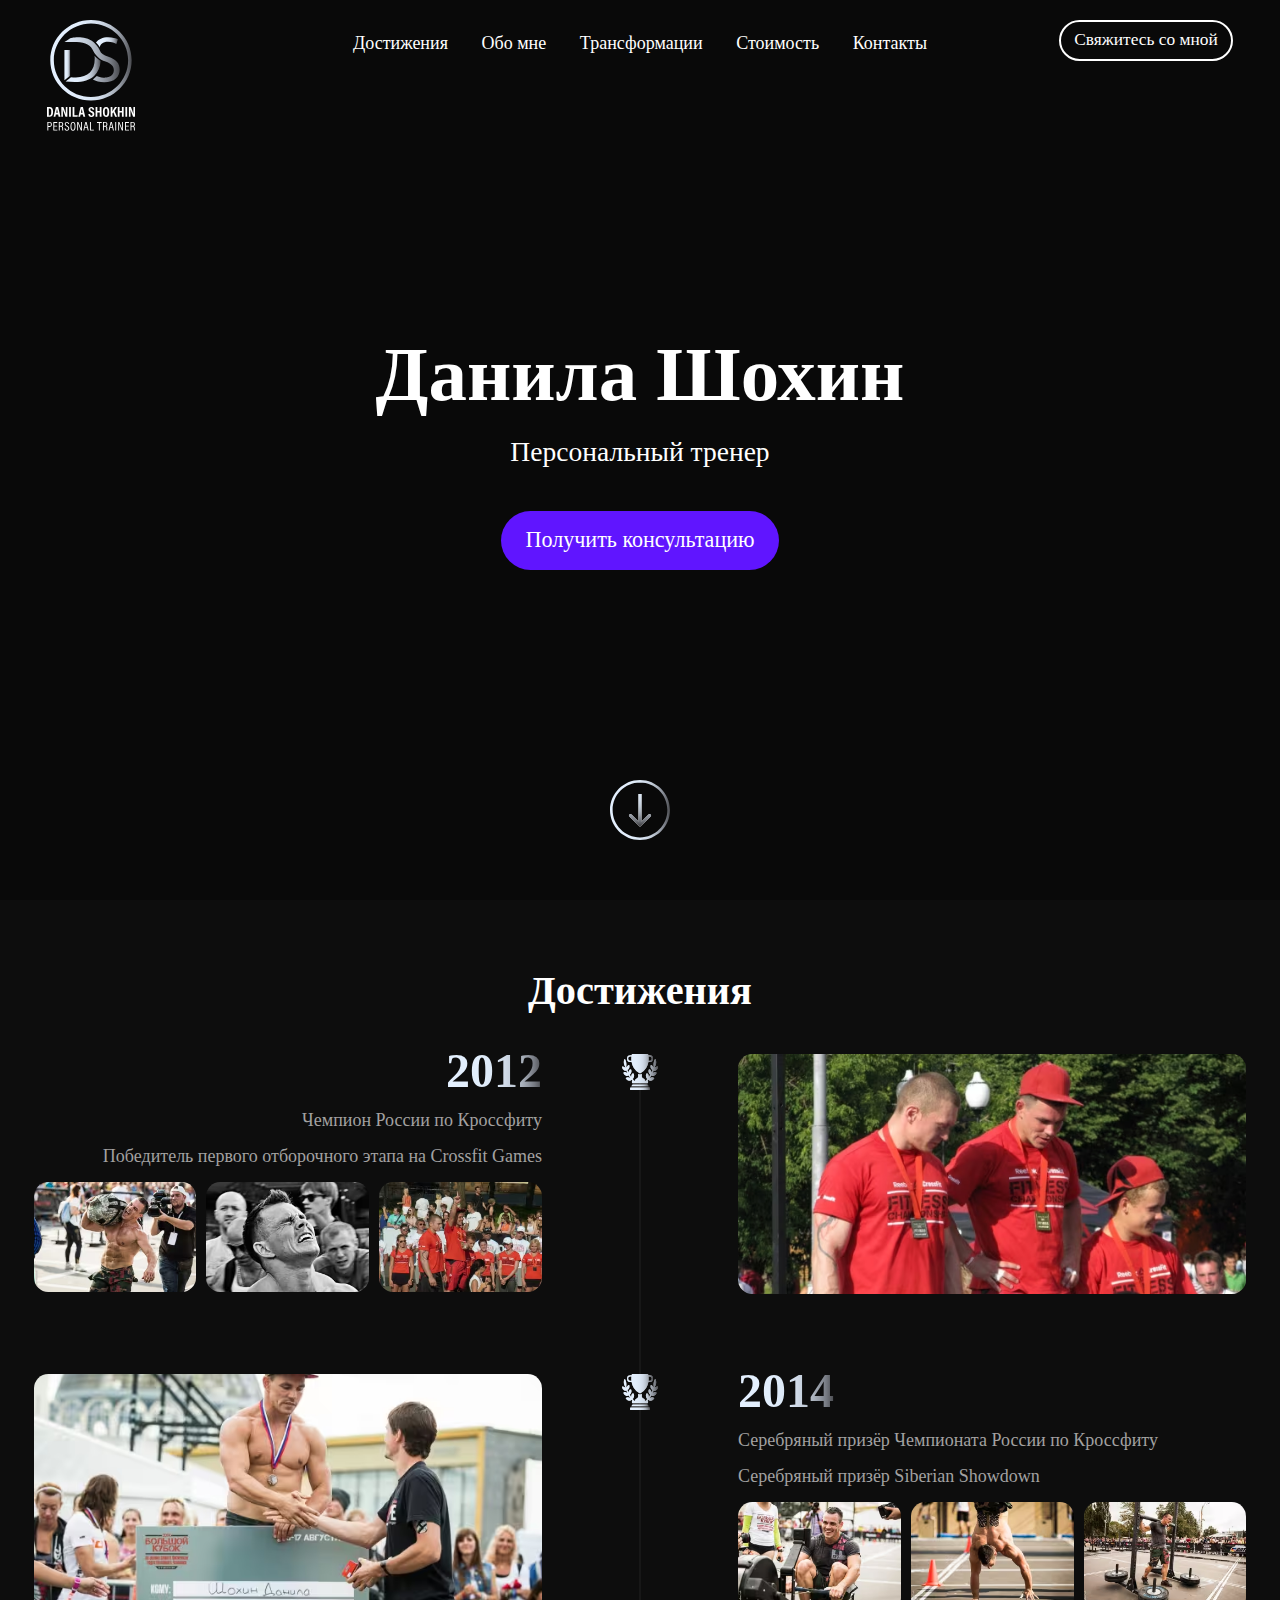
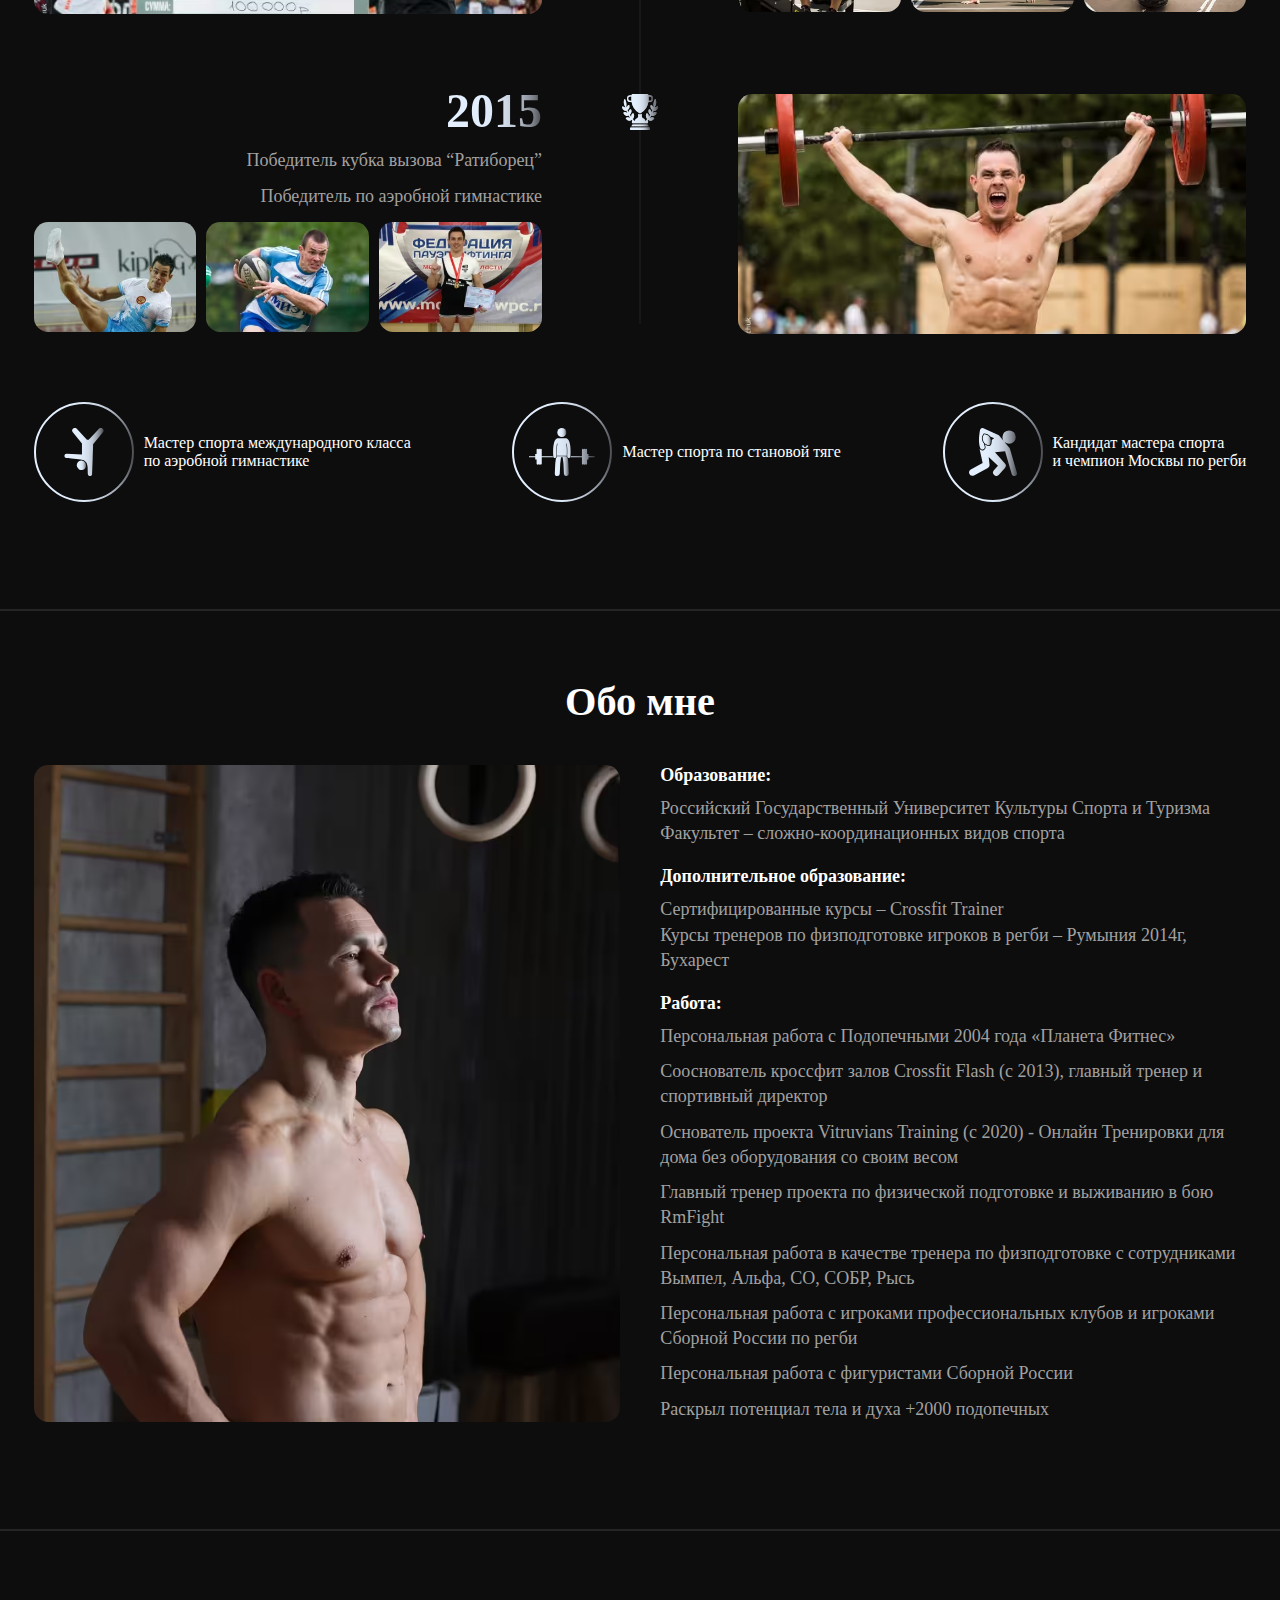
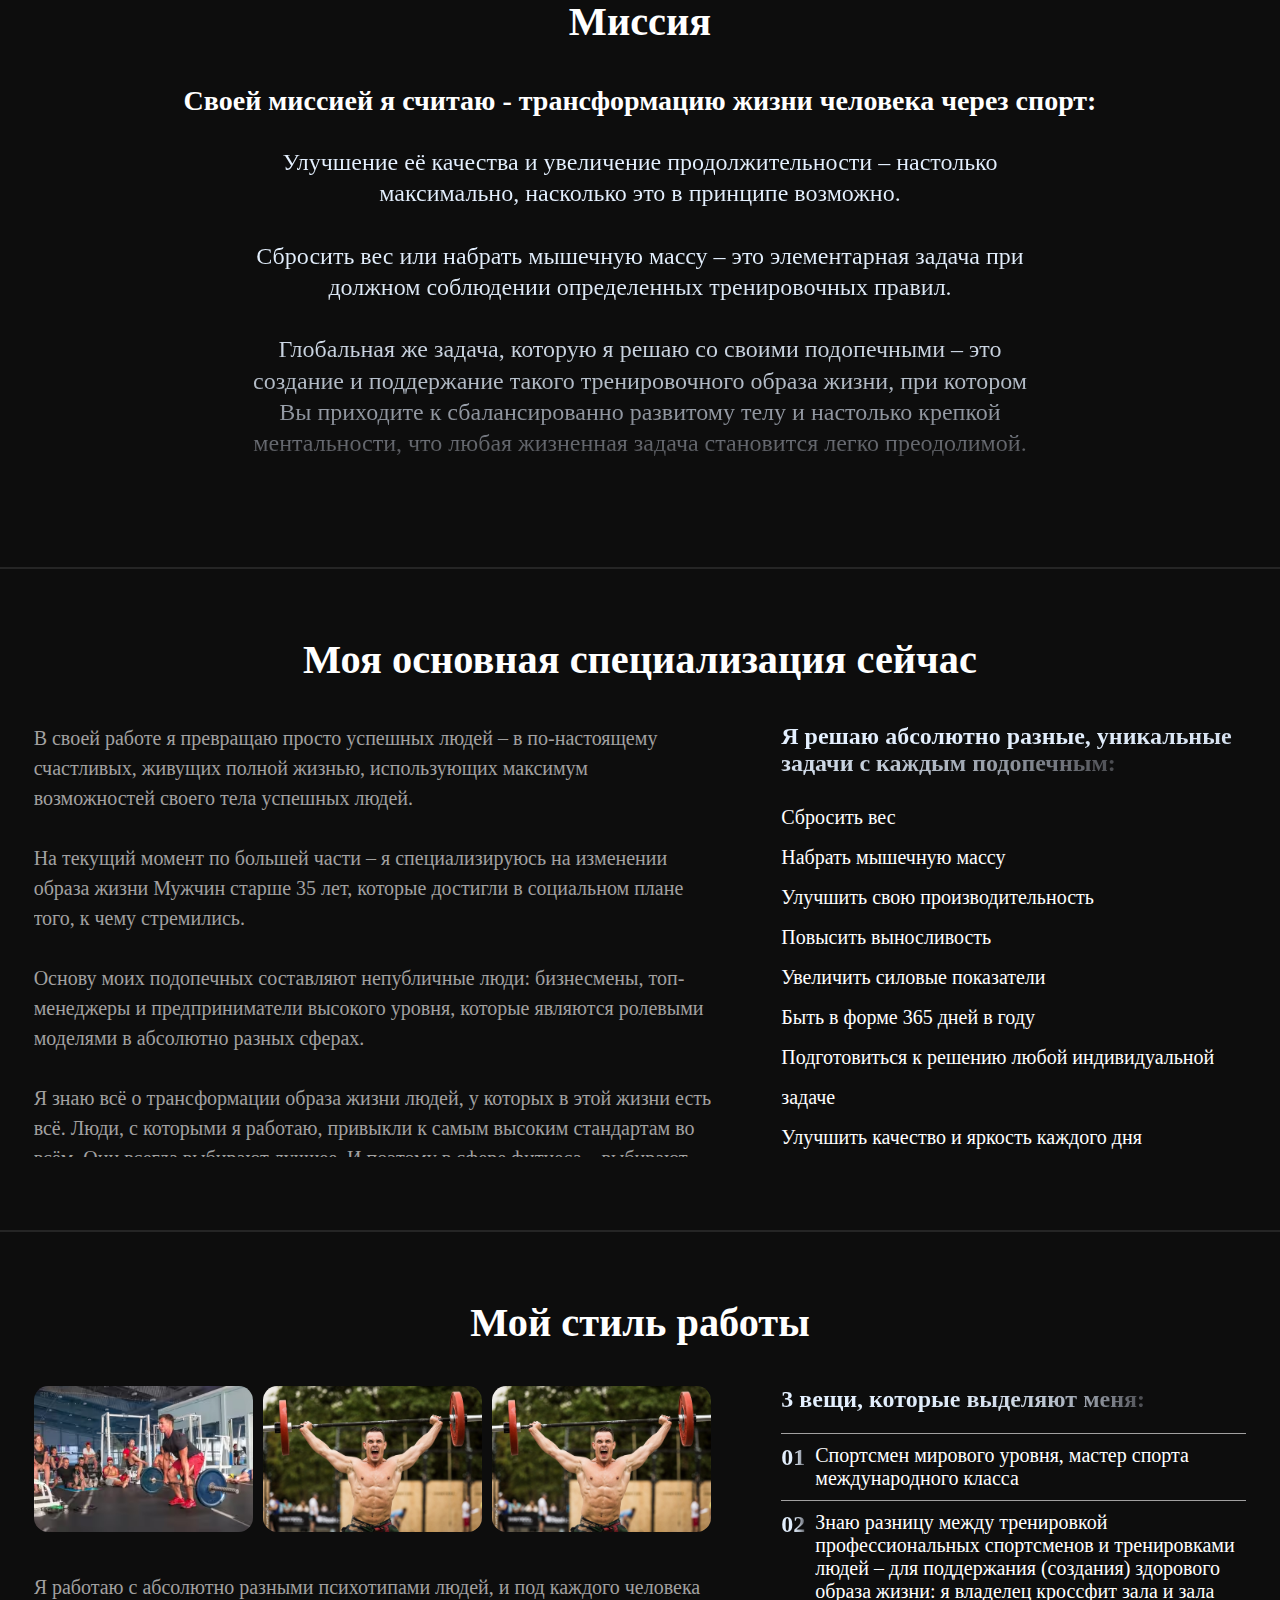
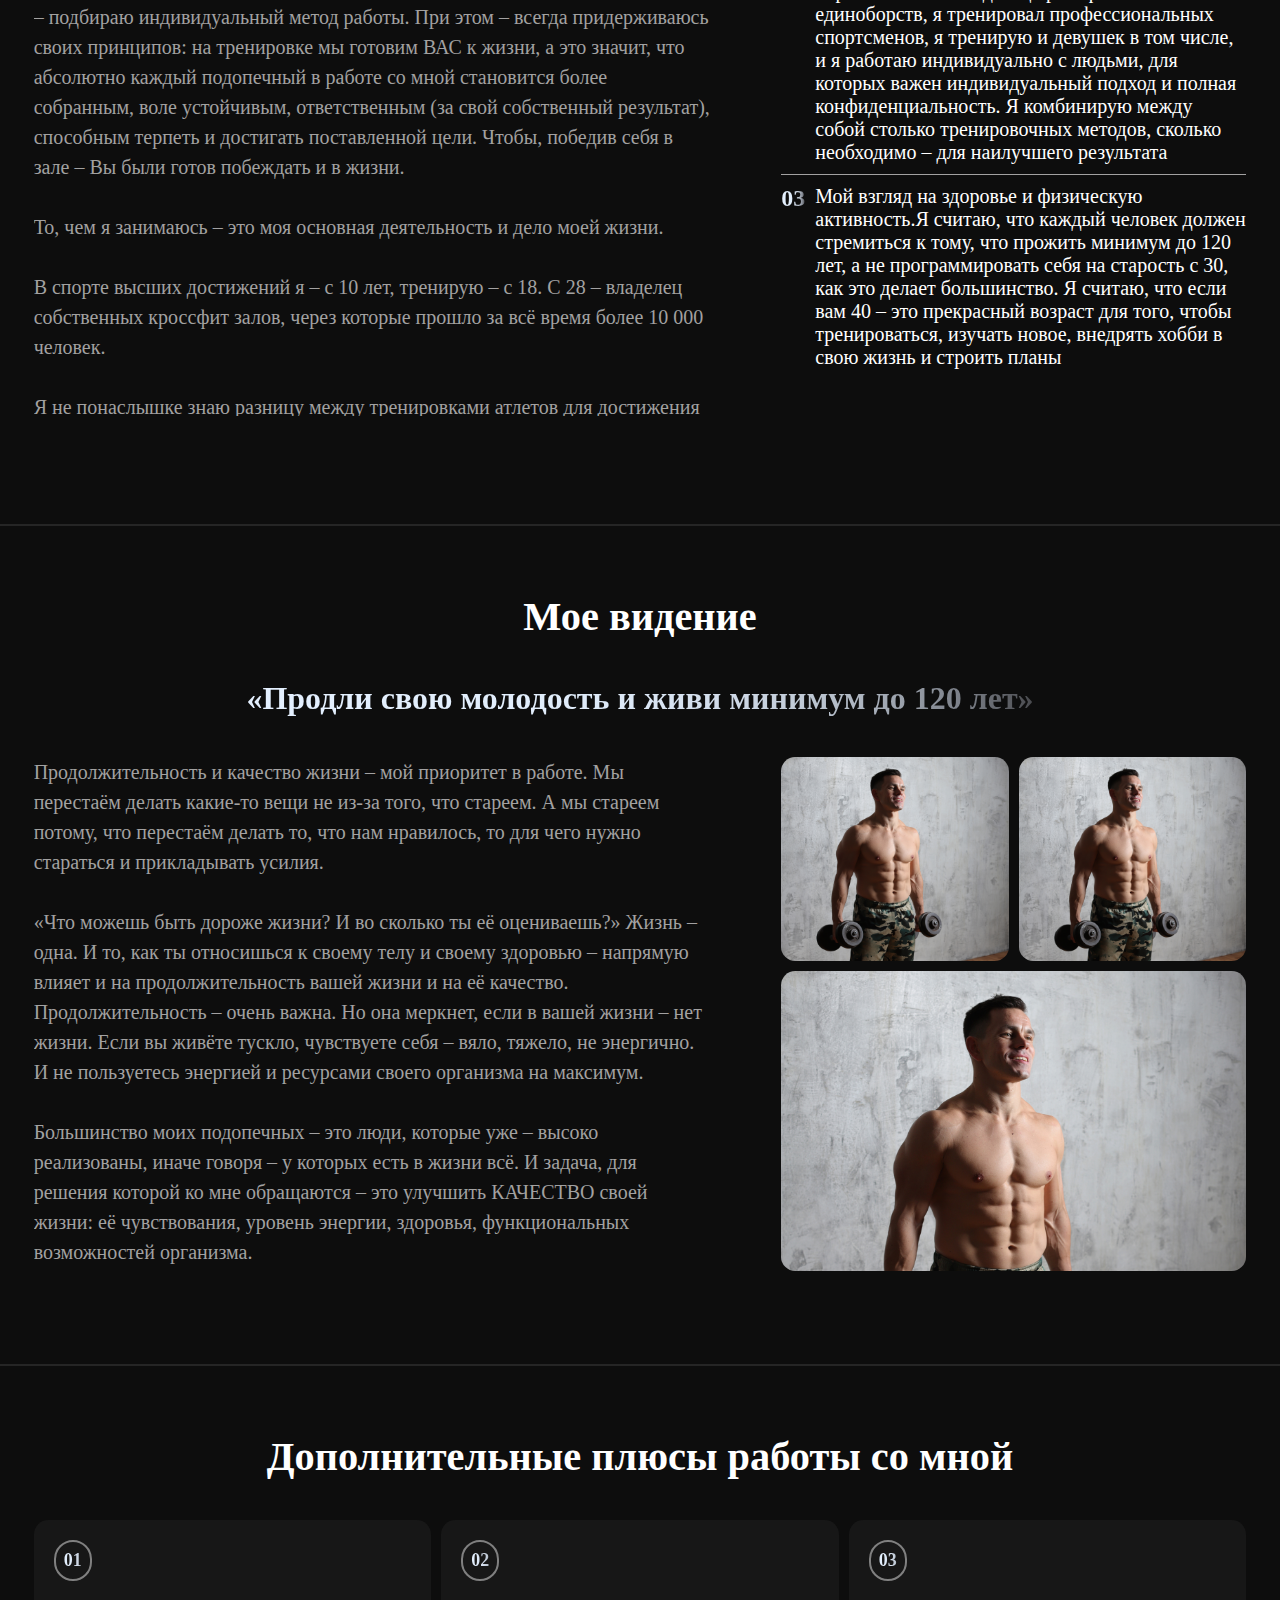
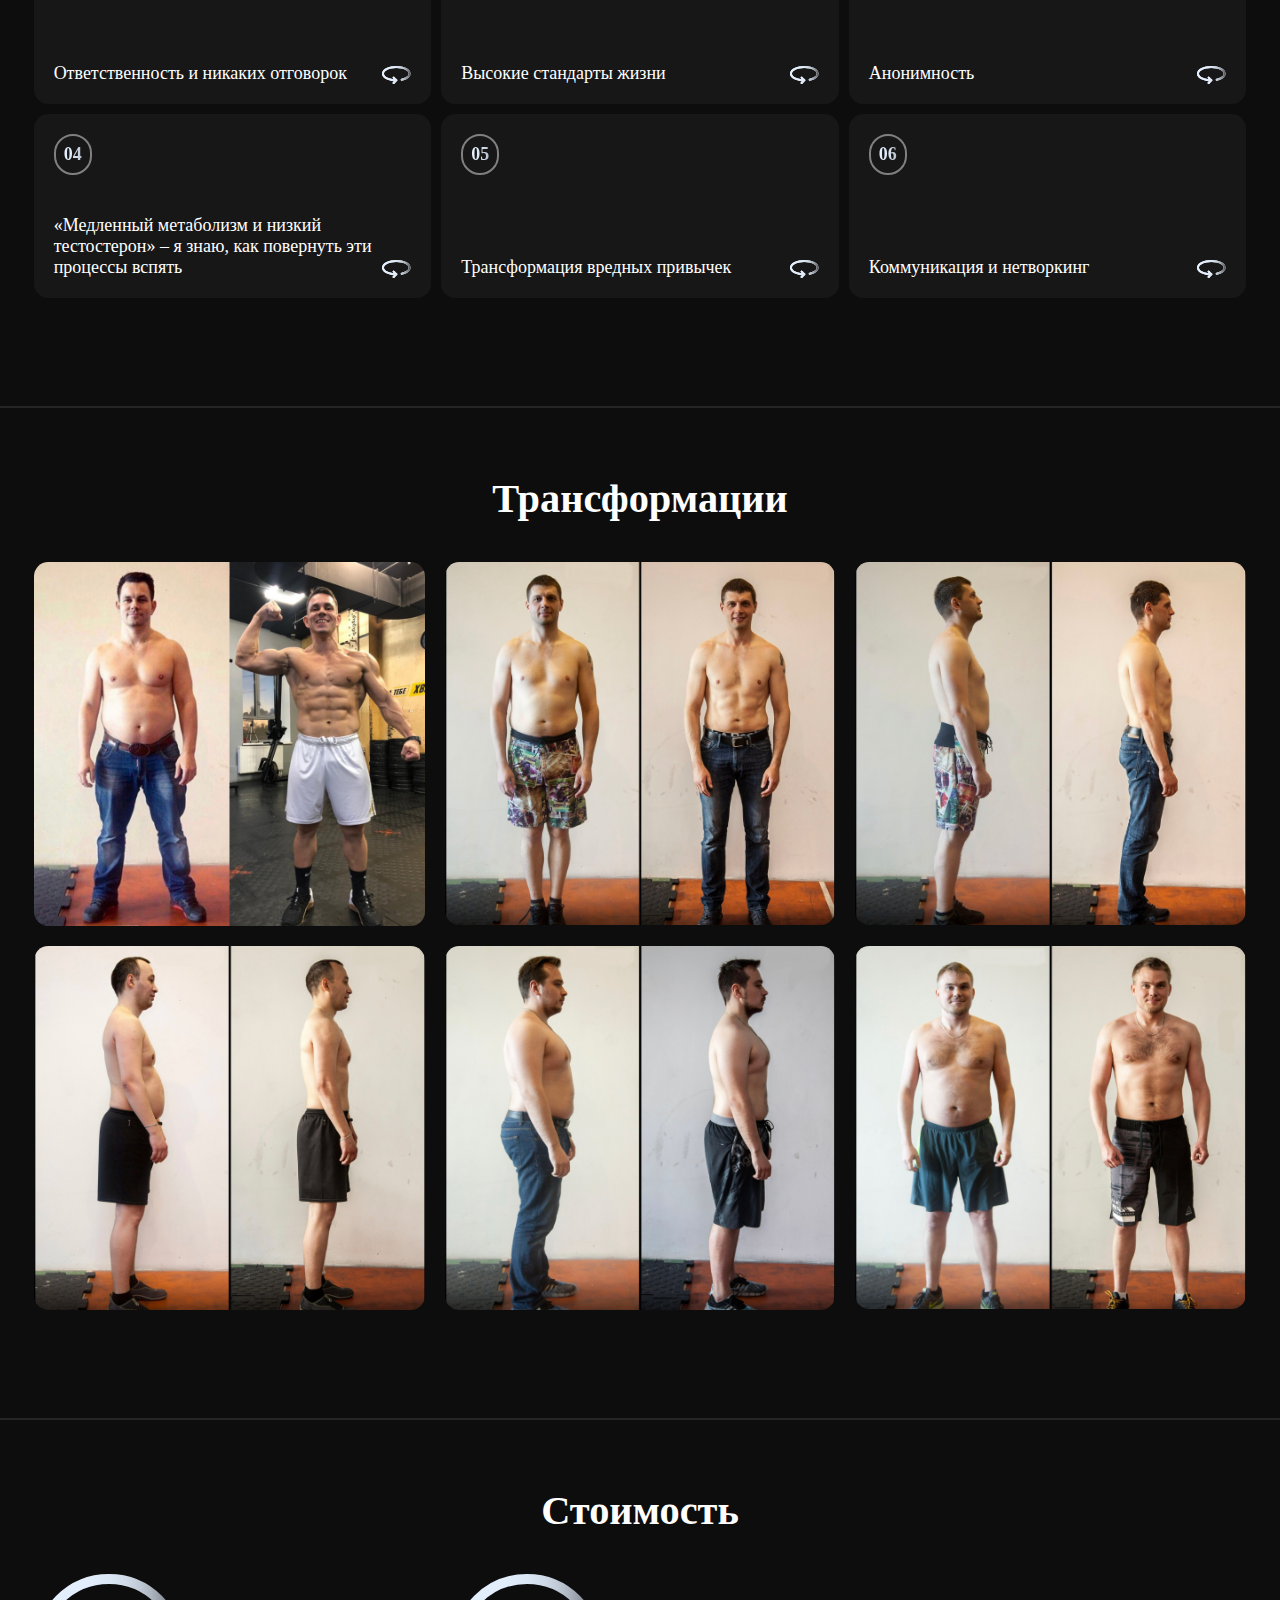
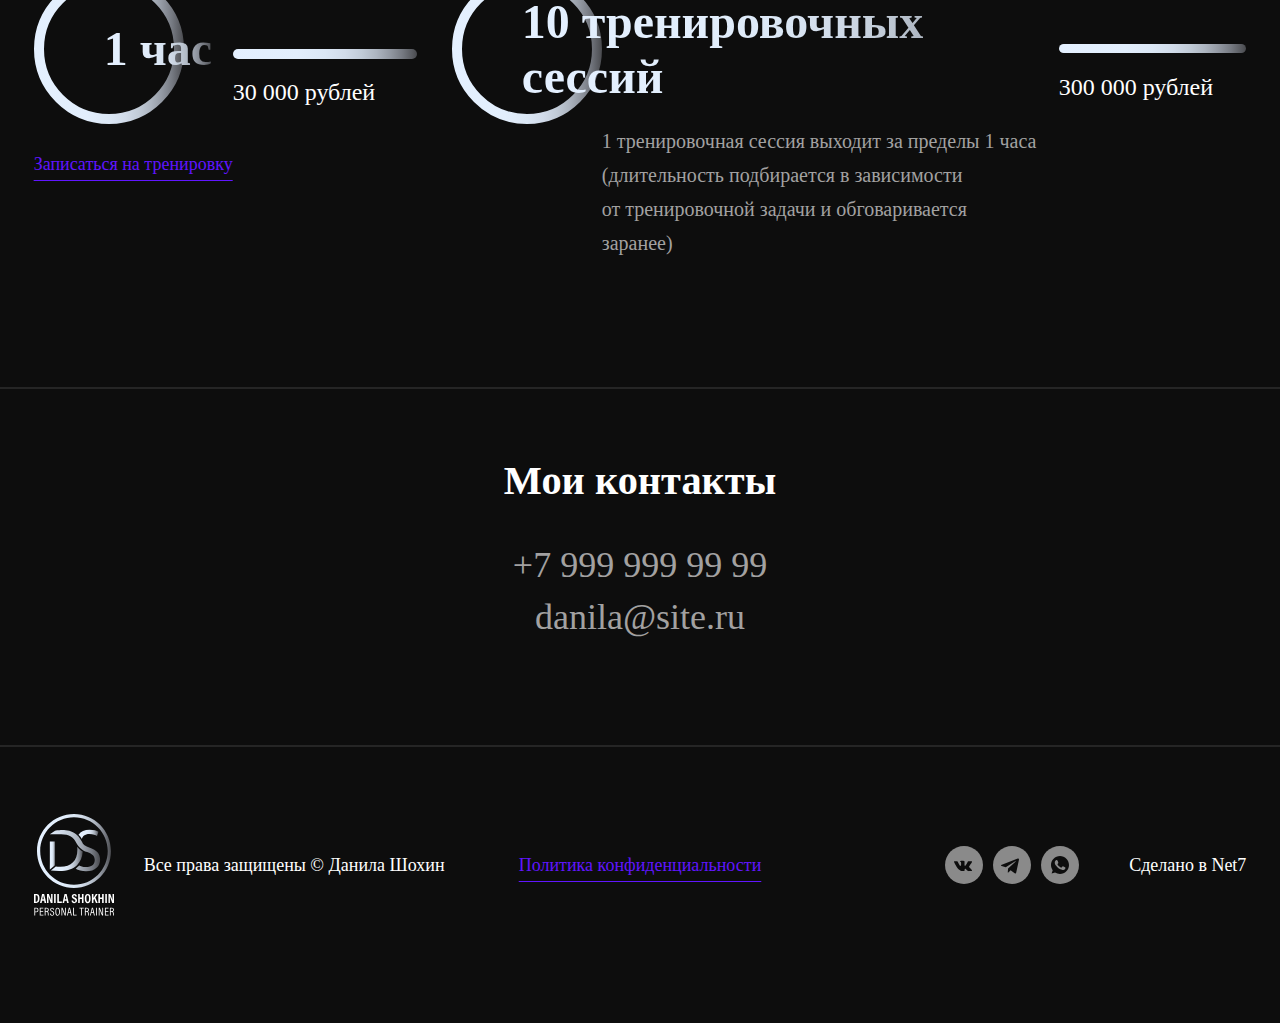
==== index.html @ 532d9b5a "Optimization-1.0" ====
<!DOCTYPE html>
<html lang="ru">
<head>
	<meta charset="UTF-8">
	<meta http-equiv="X-UA-Compatible" content="IE=edge">
	<meta name="viewport" content="width=device-width, initial-scale=1.0">
	<title>Данила Шохин – персональный тренер. Кроссфит и аэробная гимнастика</title>
	
	<link rel="apple-touch-icon" href="assets/favicons/apple-touch-icon.png">
	<link rel="icon" href="assets/favicons/favicon.ico" sizes="any">
	<link rel="icon" href="assets/favicons/icon.svg" type="image/svg+xml">
	<link rel="yandex-tableau-widget" href="/tableau.json">
	<link rel="manifest" href="assets/favicons/manifest.webmanifest">

	<link rel="stylesheet" href="css/main.min.css">
</head>
<body>

	<header>
		<div class="header__container">
			<a href="/" class="logo" aria-label="Нажать чтобы обновить страницу"><img src="assets/icons/logo.svg" alt="Главный логотип сайта"></a>
			<nav>
				<ul>
					<li><a href="#progress" class="navlink">Достижения</a></li>
					<li><a href="#about" class="navlink">Обо мне</a></li>
					<li><a href="#transformation" class="navlink">Трансформации</a></li>
					<li><a href="#price" class="navlink">Стоимость</a></li>
					<li><a href="#contacts" class="navlink">Контакты</a></li>
				</ul>
			</nav>
			<a href="#contacts" class="btn btn--primary" aria-label="Перейти к блоку контактных данных">Свяжитесь со мной</a>
		</div>
	</header>

	<main>
		<section class="hero">
			<div class="hero__content">
				<h1>Данила Шохин</h1>
				<p>Персональный тренер</p>
				<a href="#contacts" class="btn btn--secondary" aria-label="Перейти к блоку контактных данных">Получить консультацию</a>
				<a class="arrow-down" href="#progress" aria-label="Пролистать вниз к следующему блоку"><img src="assets/icons/arrow-down.svg" alt=""></a>
			</div>
			<video video autoplay loop muted playsinline webkit-playinginline>
				<source src="assets/video/danila_video.mp4" type="video/mp4">
			</video>
		</section>

		<section class="progress" id="progress">
			<div class="container">
				<h2>Достижения</h2>
				<div class="progress__grid">
					<div class="progress__col progress__col--first col-1">
						<span class="year">2012</span>
						<p class="desc">Чемпион России по Кроссфиту</p>
						<p class="desc desc--end">Победитель первого отборочного этапа на Crossfit Games</p>
						<div class="progress__images">
							<div class="progress__images__inner">
								<picture>
									<source srcset="assets/img/danila_04@1x.avif 1x, assets/img/danila_04@2x.avif 2x" type="image/avif">
									<source srcset="assets/img/danila_04@1x.webp 1x, assets/img/danila_04@2x.webp 2x" type="image/webp">
									<img src="assets/img/danila_04@1x.jpg" srcset="assets/img/danila_04@2x.jpg 2x" alt="Мужчина несет тяжелый мешок.">
								</picture>
							</div>
							<div class="progress__images__inner">
								<picture>
									<source srcset="assets/img/danila_05@1x.avif 1x, assets/img/danila_05@2x.avif 2x" type="image/avif">
									<source srcset="assets/img/danila_05@1x.webp 1x, assets/img/danila_05@2x.webp 2x" type="image/webp">
									<img src="assets/img/danila_05@1x.jpg" srcset="assets/img/danila_05@2x.jpg 2x" alt="Сильный мужчина напрягся.">
								</picture>
							</div>
							<div class="progress__images__inner">
								<picture>
									<source srcset="assets/img/danila_06@1x.avif 1x, assets/img/danila_06@2x.avif 2x" type="image/avif">
									<source srcset="assets/img/danila_06@1x.webp 1x, assets/img/danila_06@2x.webp 2x" type="image/webp">
									<img src="assets/img/danila_06@1x.jpg" srcset="assets/img/danila_06@2x.jpg 2x" alt="Трое мужчин получают награды.">
								</picture>
							</div>
						</div>
					</div>
					<div class="timeline__wrap">
						<img src="assets/icons/cubok.svg" alt="">
						<div class="timeline"></div>
					</div>
					<div class="col-2">
						<picture>
							<source srcset="assets/img/danila_01_small@1x.avif 1x, assets/img/danila_01_small@2x.avif 2x" media="(max-width: 500px)" type="image/avif">
							<source srcset="assets/img/danila_01_small@1x.webp 1x, assets/img/danila_01_small@2x.webp 2x" media="(max-width: 500px)" type="image/webp">
							<source srcset="assets/img/danila_01_small@1x.jpg 1x, assets/img/danila_01_small@2x.jpg 2x" media="(max-width: 500px)">
							<source srcset="assets/img/danila_01_large@1x.avif 1x, assets/img/danila_01_large@2x.avif 2x" type="image/avif">
							<source srcset="assets/img/danila_01_large@1x.webp 1x, assets/img/danila_01_large@2x.webp 2x" type="image/webp">
							<img class="large-img" src="assets/img/danila_01_large@1x.jpg" srcset="assets/img/danila_01_large@2x.jpg 2x" alt="Трое мужчин стоят на награждении.">
						</picture>
					</div>
					<div class="col-3">
						<picture>
							<source srcset="assets/img/danila_02_small@1x.avif 1x, assets/img/danila_02_small@2x.avif 2x" media="(max-width: 500px)" type="image/avif">
							<source srcset="assets/img/danila_02_small@1x.webp 1x, assets/img/danila_02_small@2x.webp 2x" media="(max-width: 500px)" type="image/webp">
							<source srcset="assets/img/danila_02_small@1x.jpg 1x, assets/img/danila_02_small@2x.jpg 2x" media="(max-width: 500px)">
							<source srcset="assets/img/danila_02_large@1x.avif 1x, assets/img/danila_02_large@2x.avif 2x" type="image/avif">
							<source srcset="assets/img/danila_02_large@1x.webp 1x, assets/img/danila_02_large@2x.webp 2x" type="image/webp">
							<img class="large-img" src="assets/img/danila_02_large@1x.jpg" srcset="assets/img/danila_02_large@2x.jpg 2x" alt="Мужчина получает медаль и денежный приз.">
						</picture>
					</div>
					<div class="timeline__wrap">
						<img src="assets/icons/cubok.svg" alt="">
					</div>
					<div class="progress__col progress__col--second col-4">
						<span class="year">2014</span>
						<p class="desc">Серебряный призёр Чемпионата России по Кроссфиту</p>
						<p class="desc">Серебряный призёр Siberian Showdown</p>
						<div class="progress__images">
							<div class="progress__images__inner">
								<picture>
									<source srcset="assets/img/danila_07@1x.avif 1x, assets/img/danila_07@2x.avif 2x" type="image/avif">
									<source srcset="assets/img/danila_07@1x.webp 1x, assets/img/danila_07@2x.webp 2x" type="image/webp">
									<img src="assets/img/danila_07@1x.jpg" srcset="assets/img/danila_07@2x.jpg 2x" alt="Мужчина делает упражнение.">
								</picture>
							</div>
							<div class="progress__images__inner">
								<picture>
									<source srcset="assets/img/danila_08@1x.avif 1x, assets/img/danila_08@2x.avif 2x" type="image/avif">
									<source srcset="assets/img/danila_08@1x.webp 1x, assets/img/danila_08@2x.webp 2x" type="image/webp">
									<img src="assets/img/danila_08@1x.jpg" srcset="assets/img/danila_08@2x.jpg 2x" alt="Мужчина ходит на руках.">
								</picture>
							</div>
							<div class="progress__images__inner">
								<picture>
									<source srcset="assets/img/danila_09@1x.avif 1x, assets/img/danila_09@2x.avif 2x" type="image/avif">
									<source srcset="assets/img/danila_09@1x.webp 1x, assets/img/danila_09@2x.webp 2x" type="image/webp">
									<img src="assets/img/danila_09@1x.jpg" srcset="assets/img/danila_09@2x.jpg 2x" alt="Мужчина несет тяжелую установку.">
								</picture>
							</div>
						</div>
					</div>
					<div class="progress__col progress__col--first col-5">
						<span class="year">2015</span>
						<p class="desc">Победитель кубка вызова “Ратиборец”</p>
						<p class="desc desc--end">Победитель по аэробной гимнастике</p>
						<div class="progress__images">
							<div class="progress__images__inner">
								<picture>
									<source srcset="assets/img/danila_10@1x.avif 1x, assets/img/danila_10@2x.avif 2x" type="image/avif">
									<source srcset="assets/img/danila_10@1x.webp 1x, assets/img/danila_10@2x.webp 2x" type="image/webp">
									<img src="assets/img/danila_10@1x.jpg" srcset="assets/img/danila_10@2x.jpg 2x" alt="Мужчина на соревнованиях по аэробной гимнастике.">
								</picture>
							</div>
							<div class="progress__images__inner">
								<picture>
									<source srcset="assets/img/danila_11@1x.avif 1x, assets/img/danila_11@2x.avif 2x" type="image/avif">
									<source srcset="assets/img/danila_11@1x.webp 1x, assets/img/danila_11@2x.webp 2x" type="image/webp">
									<img src="assets/img/danila_11@1x.jpg" srcset="assets/img/danila_11@2x.jpg 2x" alt="Мужчина играет в регби.">
								</picture>
							</div>
							<div class="progress__images__inner">
								<picture>
									<source srcset="assets/img/danila_12@1x.avif 1x, assets/img/danila_12@2x.avif 2x" type="image/avif">
									<source srcset="assets/img/danila_12@1x.webp 1x, assets/img/danila_12@2x.webp 2x" type="image/webp">
									<img src="assets/img/danila_12@1x.jpg" srcset="assets/img/danila_12@2x.jpg 2x" alt="Фотография мужчины с медалью и грамотой после соревнований по пауэрлифтингу.">
								</picture>
							</div>
						</div>
					</div>
					<div class="timeline__wrap">
						<img src="assets/icons/cubok.svg" alt="">
					</div>
					<div class="col-6">
						<picture>
							<source srcset="assets/img/danila_03_small@1x.avif 1x, assets/img/danila_03_small@2x.avif 2x" media="(max-width: 500px)" type="image/avif">
							<source srcset="assets/img/danila_03_small@1x.webp 1x, assets/img/danila_03_small@2x.webp 2x" media="(max-width: 500px)" type="image/webp">
							<source srcset="assets/img/danila_03_small@1x.jpg 1x, assets/img/danila_03_small@2x.jpg 2x" media="(max-width: 500px)">
							<source srcset="assets/img/danila_03_large@1x.avif 1x, assets/img/danila_03_large@2x.avif 2x" type="image/avif">
							<source srcset="assets/img/danila_03_large@1x.webp 1x, assets/img/danila_03_large@2x.webp 2x" type="image/webp">
							<img class="large-img" src="assets/img/danila_03_large@1x.jpg" srcset="assets/img/danila_03_large@2x.jpg 2x" alt="Мужчина поднимает штангу.">
						</picture>
					</div>
				</div>
				<div class="progress__bottom">
					<div class="progress__bottom__item">
						<img src="assets/icons/aerobika.svg" alt="">
						<p>Мастер спорта международного класса <br> по аэробной гимнастике</p>
					</div>
					<div class="progress__bottom__item">
						<img src="assets/icons/stanovaya.svg" alt="">
						<p>Мастер спорта по становой тяге</p>
					</div>
					<div class="progress__bottom__item">
						<img src="assets/icons/regbi.svg" alt="">
						<p>Кандидат мастера спорта <br> и чемпион Москвы по регби</p>
					</div>
				</div>
			</div>
		</section>

		<section class="about" id="about">
			<div class="container">
				<h2>Обо мне</h2>
				<div class="about__grid">
					<picture>
						<source srcset="assets/img/danila_13_small@1x.avif 1x, assets/img/danila_13_small@2x.avif 2x" media="(max-width: 500px)" type="image/avif">
						<source srcset="assets/img/danila_13_small@1x.webp 1x, assets/img/danila_13_small@2x.webp 2x" media="(max-width: 500px)" type="image/webp">
						<source srcset="assets/img/danila_13_small@1x.jpg 1x, assets/img/danila_13_small@2x.jpg 2x" media="(max-width: 500x)">
						<source srcset="assets/img/danila_13_large@1x.avif 1x, assets/img/danila_13_large@2x.avif 2x" type="image/avif">
						<source srcset="assets/img/danila_13_large@1x.webp 1x, assets/img/danila_13_large@2x.webp 2x" type="image/webp">
						<img src="assets/img/danila_13_large@1x.jpg" srcset="assets/img/danila_13_large@2x.jpg 2x" alt="Сильный мужчина с голым торсом.">
					</picture>
					<div class="about__text__wrap">
						<div class="about__text__item">
							<b>Образование:</b>
							<p>Российский Государственный Университет Культуры Спорта и Туризма Факультет – сложно-координационных видов спорта</p>
						</div>
						<div class="about__text__item">
							<b>Дополнительное образование:</b>
							<p>Сертифицированные курсы – Crossfit Trainer <br> Курсы тренеров по физподготовке игроков в регби – Румыния 2014г, Бухарест</p>
						</div>
						<div class="about__text__item">
							<b>Работа:</b>
							<p>Персональная работа с Подопечными 2004 года «Планета Фитнес»</p>
							<p>Сооснователь кроссфит залов Crossfit Flash (c 2013), главный тренер и спортивный директор</p>
							<p>Основатель проекта Vitruvians Training (c 2020) - Онлайн Тренировки для дома без оборудования со своим весом</p>
							<p>Главный тренер проекта по физической подготовке и выживанию в бою RmFight</p>
							<p>Персональная работа в качестве тренера по физподготовке с сотрудниками Вымпел, Альфа, СО, СОБР, Рысь</p>
							<p>Персональная работа с игроками профессиональных клубов и игроками Сборной России по регби</p>
							<p>Персональная работа с фигуристами Сборной России</p>
							<p>Раскрыл потенциал тела и духа +2000 подопечных</p>
						</div>
					</div>
				</div>
			</div>
		</section>
		
		<section class="mission">
			<div class="container">
				<h2>Миссия</h2>
				<b>Своей миссией я считаю - трансформацию жизни человека через спорт:</b>
				<p>
					Улучшение её качества и увеличение продолжительности – настолько максимально, насколько это в принципе возможно. <br><br>
					Сбросить вес или набрать мышечную массу – это элементарная задача при должном соблюдении определенных тренировочных правил. <br><br>
					Глобальная же задача, которую я решаю со своими подопечными – это создание и поддержание такого тренировочного образа жизни, при котором Вы приходите к сбалансированно развитому телу и настолько крепкой ментальности, что любая жизненная задача становится легко преодолимой.
				</p>
			</div>
		</section>

		<section class="specialization">
			<div class="container">
				<h2>Моя основная специализация сейчас</h2>
				<div class="specialization__grid">
					<div class="specialization__col">
						<p>
							В своей работе я превращаю просто успешных людей – в по-настоящему счастливых, живущих полной жизнью, использующих максимум возможностей своего тела успешных людей. <br><br>
							На текущий момент по большей части – я специализируюсь на изменении образа жизни Мужчин старше 35 лет, которые достигли в социальном плане того, к чему стремились. <br><br>
							Основу моих подопечных составляют непубличные люди: бизнесмены, топ-менеджеры и предприниматели высокого уровня, которые являются ролевыми моделями в абсолютно разных сферах. <br><br>
							Я знаю всё о трансформации образа жизни людей, у которых в этой жизни есть всё. Люди, с которыми я работаю, привыкли к самым высоким стандартам во всём. Они всегда выбирают лучшее. И поэтому в сфере фитнеса – выбирают меня. <br><br>
							Будучи атлетом мирового класса и персональным тренером с таким огромным и разнообразным опытом работы, я создал беспримерную, несравнимую ни с чем, репутацию в фитнес индустрии.
						</p>
					</div>
					<div class="specialization__col">
						<b>Я решаю абсолютно разные, уникальные задачи с каждым подопечным:</b>
						<ul>
							<li>Сбросить вес</li>
							<li>Набрать мышечную массу</li>
							<li>Улучшить свою производительность</li>
							<li>Повысить выносливость</li>
							<li>Увеличить силовые показатели</li>
							<li>Быть в форме 365 дней в году</li>
							<li>Подготовиться к решению любой индивидуальной задаче</li>
							<li>Улучшить качество и яркость каждого дня</li>
						</ul>
					</div>
				</div>
			</div>
		</section>

		<section class="style">
			<div class="container">
				<h2>Мой стиль работы</h2>
				<div class="style__grid">
					<div class="style__col">
						<div class="style__photo-wrap">
							<picture>
								<source srcset="assets/img/danila_14@1x.avif 1x, assets/img/danila_14@2x.avif 2x" type="image/avif">
								<source srcset="assets/img/danila_14@1x.webp 1x, assets/img/danila_14@2x.webp 2x" type="image/webp">
								<img src="assets/img/danila_14@1x.jpg" srcset="assets/img/danila_14@2x.jpg 2x" alt="Тренер показывает подъем штанги ученикам.">
							</picture>
							<img src="assets/img/shokhin-01_2X.jpg" alt="">
							<img src="assets/img/shokhin-01_2X.jpg" alt="">
						</div>
						<p>
							Я работаю с абсолютно разными психотипами людей, и под каждого человека – подбираю индивидуальный метод работы.
							При этом – всегда придерживаюсь своих принципов: на тренировке мы готовим ВАС к жизни, а это значит, что абсолютно каждый подопечный в работе со мной становится более собранным, воле устойчивым, ответственным (за свой собственный результат), способным терпеть и достигать поставленной цели. Чтобы, победив себя в зале – Вы были готов побеждать и в жизни. <br><br>
							То, чем я занимаюсь – это моя основная деятельность и дело моей жизни. <br><br>
							В спорте высших достижений я – с 10 лет, тренирую – с 18. С 28 – владелец собственных кроссфит залов, через которые прошло за всё время более 10 000 человек. <br><br>
							Я не понаслышке знаю разницу между тренировками атлетов для достижения победы на соревнованиях и тренировками людей, для которых спорт является инструментом – для того, чтобы быть в форме и проживать каждый свой день максимально ярко и качественно. <br><br>
							В своей работе я использую очень много методов (начиная от легкой атлетики и гимнастики, заканчивая кроссфитом, тяжелой атлетикой и игровыми видами спорта, комбинируя их в зависимости от поставленной задачи). <br><br>
							При этом, я делаю акцент в первую очередь на работе с базой, используя максимально простые (базовые) тренировочные движения, которые создадут фундамент вашей подготовки, вместо использования сложно-координационных движений, при которых повышается риск получения травмы. <br><br>
							Помимо профессиональных аспектов, меня выбирают за высочайший уровень энергии и тот заряд, который я передаю каждому подопечному, на котором он затем идёт и сворачивает горы – решая свои повседневные задачи.
						</p>
					</div>
					<div class="style__col">
						<b>3 вещи, которые выделяют меня:</b>
						<ul>
							<li><span>01</span> Спортсмен мирового уровня, мастер спорта международного класса</li>
							<li><span>02</span> Знаю разницу между тренировкой профессиональных спортсменов и тренировками людей – для поддержания (создания) здорового образа жизни: я владелец кроссфит зала и зала единоборств, я тренировал профессиональных спортсменов, я тренирую и девушек в том числе, и я работаю индивидуально с людьми, для которых важен индивидуальный подход и полная конфиденциальность. Я комбинирую между собой столько тренировочных методов, сколько необходимо – для наилучшего результата</li>
							<li><span>03</span> Мой взгляд на здоровье и физическую активность.Я считаю, что каждый человек должен стремиться к тому, что прожить минимум до 120 лет, а не программировать себя на старость с 30, как это делает большинство. Я считаю, что если вам 40 – это прекрасный возраст для того, чтобы тренироваться, изучать новое, внедрять хобби в свою жизнь и строить планы</li>
						</ul>
					</div>
				</div>
			</div>
		</section>

		<section class="vision">
			<div class="container">
				<h2>Мое видение</h2>
				<p class="vision__quote">«Продли свою молодость и живи минимум до 120 лет»</p>
				<div class="vision__grid">
					<div class="vision__col">
						<p>
							Продолжительность и качество жизни – мой приоритет в работе.
							Мы перестаём делать какие-то вещи не из-за того, что стареем. А мы стареем потому, что перестаём делать то, что нам нравилось, то для чего нужно стараться и прикладывать усилия. <br><br>
							«Что можешь быть дороже жизни? И во сколько ты её оцениваешь?»
							Жизнь – одна. И то, как ты относишься к своему телу и своему здоровью – напрямую влияет и на продолжительность вашей жизни и на её качество.
							Продолжительность – очень важна. Но она меркнет, если в вашей жизни – нет жизни. Если вы живёте тускло, чувствуете себя – вяло, тяжело, не энергично. И не пользуетесь энергией и ресурсами своего организма на максимум. <br><br>
							Большинство моих подопечных – это люди, которые уже – высоко реализованы, иначе говоря – у которых есть в жизни всё.
							И задача, для решения которой ко мне обращаются – это улучшить КАЧЕСТВО своей жизни: её чувствования, уровень энергии, здоровья, функциональных возможностей организма. <br><br>
							Чтобы ощущать – что вся жизнь – впереди. Что твой уровень энергии – также высок, как и в 20-25 лет. Что твои физические кондиции позволяют тебе заниматься любым хобби (бег, теннис, яхтинг, сёрфинг, тяжелая атлетика – всё, что угодно). Чтобы быть примером для своей семьи и своего окружения. <br><br>
							Моя задача работы с каждым подопечным – избавиться от этой угнетающей установки: «Я уже старый (мне 40+) / мне уже поздно (мне 50+) /я просто доживаю свою жизнь». И поменять на абсолютно новое видение: когда ты и в 50 и в 60 – бегаешь-плаваешь, работаешь с отягощениями, живёшь полноценной жизнью и продолжаешь заниматься своими хобби с такой же страстью, как ты это делал и 20-30 лет назад. <br><br>
							Я считаю, что каждый человек должен стремиться к тому, что прожить минимум до 120 лет, а не программировать себя на старость с 30, как это делает большинство. Я считаю, что если вам 40 – это прекрасный возраст для того, чтобы тренироваться, изучать новое, внедрять хобби в свою жизнь и строить планы.
						</p>
					</div>
					<div class="vision__col">
						<img src="assets/img/shokhin-02-2X.jpg" alt="">
						<img src="assets/img/shokhin-02-2X.jpg" alt="">
						<img src="assets/img/shokhin-02-2X.jpg" alt="">
					</div>
				</div>
			</div>
		</section>

		<section class="plus">
			<div class="container">
				<h2>Дополнительные плюсы работы со мной</h2>
				<div class="plus__grid">
					<div class="plus__card">
						<span>01</span>
						<div>
							<h3>Ответственность и никаких отговорок</h3>
							<img src="assets/icons/turn-arrow.svg" alt="">
						</div>
					</div>
					<div class="plus__card">
						<span>02</span>
						<div>
							<h3>Высокие стандарты жизни</h3>
							<img src="assets/icons/turn-arrow.svg" alt="">
						</div>
					</div>
					<div class="plus__card">
						<span>03</span>
						<div>
							<h3>Анонимность</h3>
							<img src="assets/icons/turn-arrow.svg" alt="">
						</div>
					</div>
					<div class="plus__card">
						<span>04</span>
						<div>
							<h3>«Медленный метаболизм и низкий тестостерон» – я знаю, как повернуть эти процессы вспять</h3>
							<img src="assets/icons/turn-arrow.svg" alt="">
						</div>
					</div>
					<div class="plus__card">
						<span>05</span>
						<div>
							<h3>Трансформация вредных привычек</h3>
							<img src="assets/icons/turn-arrow.svg" alt="">
						</div>
					</div>
					<div class="plus__card">
						<span>06</span>
						<div>
							<h3>Коммуникация и нетворкинг</h3>
							<img src="assets/icons/turn-arrow.svg" alt="">
						</div>
					</div>
				</div>
			</div>
		</section>

		<section class="transformation" id="transformation">
			<div class="container">
				<h2>Трансформации</h2>
				<div class="transformation__grid">
					<img src="assets/img/img-01.jpg" alt="">
					<img src="assets/img/img-02.jpg" alt="">
					<img src="assets/img/img-03.jpg" alt="">
					<img src="assets/img/img-04.jpg" alt="">
					<img src="assets/img/img-05.jpg" alt="">
					<img src="assets/img/img-06.jpg" alt="">
				</div>
			</div>
		</section>

		<section class="price" id="price">
			<div class="container">
				<h2>Стоимость</h2>
				<div class="price__grid">
					<div class="price__item">
						<div>
							<img src="assets/icons/elipse.svg" alt="">
							<span>1 час</span>
						</div>
						<div>
							<img src="assets/icons/line-01.svg" alt="">
							<span>30 000 рублей</span>
						</div>
						<a class="link link--secondary" href="#">Записаться на тренировку</a>
					</div>

					<div class="price__item">
						<div>
							<div>
								<img src="assets/icons/elipse.svg" alt="">
								<span>10 тренировочных сессий</span>
							</div>
							<p>
								1 тренировочная сессия выходит за пределы 1 часа <br>
								(длительность подбирается в зависимости <br> от тренировочной задачи и обговаривается заранее)
							</p>
						</div>
					
						<div class="price__var">
							<img src="assets/icons/line-02.svg" alt="">
							<span>300 000 рублей</span>
						</div>
					</div>

					<div class="price__item">

					</div>
				</div>
			</div>
		</section>

		<section class="contacts" id="contacts">
			<div class="container">
				<h2>Мои контакты</h2>
				<a href="tel:+7 999 999 99 99" aria-label="Позвонить на телефон">+7 999 999 99 99</a>
				<a href="mailto:danila@site.ru" aria-label="Перейти в почтовый клиент и написать по адресу">danila@site.ru</a>
			</div>
		</section>
	</main>

	<footer>
		<div class="container container__footer">
			<div class="copyright">
				<a href="/" aria-label="Нажать чтобы обновить страницу">
					<img src="assets/icons/logo.svg" alt="Логотип Данилы Шохина">
				</a>
				<span>Все права защищены © Данила Шохин</span>
		</div>
		<a class="link" href="#">Политика конфиденциальности</a>
		<div class="networks">
			<a href="#" aria-label="Перейти во вконтакт"><img src="assets/icons/vk.svg" alt="Логотип Вконтакте"></a>
			<a href="#" aria-label="Перейти в телегам"><img src="assets/icons/telegram.svg" alt="Логотип Телеграм"></a>
			<a href="#" aria-label="Перейти в воцап"><img src="assets/icons/whatsapp.svg" alt="Логотип Воцап"></a>
			<a href="#" aria-label="Перейти на сайт разработчика">Сделано в Net7</a>
		</div>
		</div>
	</footer>

</body>
</html>
---- css/main.min.css ----
@font-face{font-family:"SF";src:url("../assets/fonts/SFProDisplay-Black.woff2") format("woff2"),url("../assets/fonts/SFProDisplay-Black.woff") format("woff");font-weight:900;font-style:normal}@font-face{font-family:"SF";src:url("../assets/fonts/SFProDisplay-Heavy.woff2") format("woff2"),url("../assets/fonts/SFProDisplay-Heavy.woff") format("woff");font-weight:800;font-style:normal}@font-face{font-family:"SF";src:url("../assets/fonts/SFProDisplay-Bold.woff2") format("woff2"),url("../assets/fonts/SFProDisplay-Bold.woff") format("woff");font-weight:700;font-style:normal}@font-face{font-family:"SF";src:url("../assets/fonts/SFProDisplay-Semibold.woff2") format("woff2"),url("../assets/fonts/SFProDisplay-Semibold.woff") format("woff");font-weight:600;font-style:normal}@font-face{font-family:"SF";src:url("../assets/fonts/SFProDisplay-Medium.woff2") format("woff2"),url("../assets/fonts/SFProDisplay-Medium.woff") format("woff");font-weight:500;font-style:normal}@font-face{font-family:"SF";src:url("../assets/fonts/SFProDisplay-Regular.woff2") format("woff2"),url("../assets/fonts/SFProDisplay-Regular.woff") format("woff");font-weight:400;font-style:normal}@font-face{font-family:"SF";src:url("../assets/fonts/SFProDisplay-Light.woff2") format("woff2"),url("../assets/fonts/SFProDisplay-Light.woff") format("woff");font-weight:300;font-style:normal}html{height:100%;box-sizing:border-box;font-size:62.5%;scroll-behavior:smooth}*,*::before,*::after{box-sizing:inherit;margin:0;padding:0;border:none}body{min-height:100vh;min-height:-webkit-fill-available;display:flex;flex-direction:column}main{flex-grow:1}a{display:block;text-decoration:none;color:inherit}img,picture,video,canvas,svg,span{display:block;max-width:100%}textarea{font-family:inherit}.hero{height:100vh;min-height:60rem}.progress__grid .progress__images__inner img,.progress__grid .progress__images,.hero__content,video{width:100%;height:100%}.plus__card,.about__text__item,.about__text__wrap,.progress__grid .timeline__wrap,.progress__grid .progress__col,.container,.hero__content{display:flex;flex-direction:column}.hero__content{align-items:center;justify-content:center}.transformation__grid,.plus__grid,.style__photo-wrap{display:grid;grid-template-columns:repeat(3, 1fr)}.price__item:first-of-type,.vision__col:last-of-type,.about__grid{display:grid;grid-template-columns:repeat(2, 1fr)}footer,.contacts,section{border-top:.2rem solid #252525}.progress,.hero{border-top:none}.price__item:nth-child(2) div:first-of-type div span,.price__item:first-of-type div:first-of-type span,.plus__card span,.vision__quote,.style__col:last-of-type ul li span,.style__col:last-of-type b,.specialization__col:last-of-type b,.progress__grid .year{background:linear-gradient(90deg, #E4F0FF 0%, #E2EEFC 35%, #DBE7F5 50%, #D1DBE9 61%, #C1CBD7 70%, #ADB5C0 78%, #949AA4 85%, #767A82 92%, #55575C 98%, #48494D 100%);-webkit-background-clip:text;-webkit-text-fill-color:rgba(0,0,0,0);background-clip:text}.mission p{background:linear-gradient(180deg, #E4F0FF 0%, #E2EEFC 35%, #DBE7F5 50%, #D1DBE9 61%, #C1CBD7 70%, #ADB5C0 78%, #949AA4 85%, #767A82 92%, #55575C 98%, #48494D 100%);-webkit-background-clip:text;-webkit-text-fill-color:rgba(0,0,0,0);background-clip:text}.mission p,.btn,h2,h1{text-align:center}.plus__card span,.vision__col:first-of-type::-webkit-scrollbar-thumb,.vision__col:first-of-type::-webkit-scrollbar,.style__col:first-of-type::-webkit-scrollbar-thumb,.style__col:first-of-type::-webkit-scrollbar,.specialization__col:first-of-type::-webkit-scrollbar-thumb,.specialization__col:first-of-type::-webkit-scrollbar,.btn{border-radius:10rem}.transformation__grid img,.plus__card,.vision__col:last-of-type img,.style__photo-wrap img,.about__grid img,.progress__grid .large-img,.progress__grid .progress__images__inner img{border-radius:clamp(.2rem,.2rem + (1vw - .32rem)*1.2784,2rem)}.container__footer,.price__grid,.plus__card div,.vision__grid,.style__grid,.specialization__grid,.progress__bottom__item,.progress__bottom,.progress__grid .progress__images,.progress__grid,.header__container{display:grid}.networks,.copyright,.price__item:nth-child(2) .price__var,.price__item:nth-child(2) div:first-of-type div,.price__item:nth-child(2),.price__item:first-of-type div:first-of-type,.style__col:last-of-type ul li,nav ul{display:flex}.hero__content,header,.btn--secondary{animation-name:appearance;animation-duration:3s;animation-timing-function:ease-in-out}@keyframes appearance{0%{opacity:0}100%{opacity:1}}body{background-color:#0d0d0d;color:#fff;font-size:1.6rem;font-family:SF}.container{max-width:1440px;margin:auto;padding:clamp(4rem,4rem + (1vw - .32rem)*2.8409,8rem) clamp(2rem,2rem + (1vw - .32rem)*1.4205,4rem) clamp(8rem,8rem + (1vw - .32rem)*2.8409,12rem);align-items:center}h1{font-size:clamp(3.6rem,3.6rem + (1vw - .32rem)*4.2614,9.6rem)}h2{font-size:clamp(2.4rem,2.4rem + (1vw - .32rem)*1.7045,4.8rem);font-weight:700;margin-bottom:4rem}h3{font-size:1.8rem;font-weight:400}ul{list-style-type:none}.btn{height:fit-content;width:fit-content;font-size:clamp(1.6rem,1.6rem + (1vw - .32rem)*.142,1.8rem);font-weight:400;transition:background-color ease-in-out 300ms}.btn--primary{border:solid .2rem #fff;padding:.8rem 1.3rem .9rem;margin-left:auto}.btn--secondary{padding:1.6rem 2.4rem 1.7rem;background-color:#6015ff;font-size:clamp(1.8rem,1.8rem + (1vw - .32rem)*.4261,2.4rem)}@media(hover: hover){.btn--secondary:hover{background-color:#7542e4}.btn--primary:hover{background-color:#6015ff;border-color:#6015ff}}.link{text-decoration:underline;text-underline-offset:1rem;color:#6015ff;font-size:1.8rem;transition:color ease-in-out 300ms}.link--secondary{margin-top:3rem}@media(hover: hover){.link:hover{color:#7542e4}}header{width:100%;position:absolute;z-index:30}.header__container{grid-template-columns:1fr max-content 1fr;gap:0;align-items:stretch;justify-content:space-between;padding:2rem clamp(2rem,2rem + (1vw - .32rem)*2.8409,6rem)}nav ul{flex-direction:row;gap:clamp(2rem,2rem + (1vw - .32rem)*1.4205,4rem);align-items:stretch;justify-content:center;margin-top:1.3rem;font-size:1.8rem}.logo{width:clamp(6rem,6rem + (1vw - .32rem)*2.8409,10rem)}.navlink{height:fit-content;transition:color 300ms ease-in-out}.navlink:hover{color:#6015ff}@media(max-width: 1150px){.header__container{grid-template-columns:1fr max-content}nav{display:none}}.hero{position:relative}video{object-fit:cover}.hero__content{z-index:20;position:absolute;top:0;left:0;background:rgba(0,0,0,.3);gap:clamp(1rem,1rem + (1vw - .32rem)*.7102,2rem)}.hero__content p{font-size:clamp(1.8rem,1.8rem + (1vw - .32rem)*.9943,3.2rem);margin-bottom:clamp(2rem,2rem + (1vw - .32rem)*.7102,3rem)}.hero__content .arrow-down{position:absolute;bottom:6rem}.hero__content .arrow-down:hover img{transform:scale(1.1)}@media(max-width: 1024px){.hero{height:60vh;min-height:40rem}.arrow-down{display:none}}@media(max-width: 767px){.hero{height:50vh;min-height:40rem}}.progress__grid{grid-template-columns:1fr max-content 1fr;gap:8rem;align-items:stretch;width:100%}.progress__grid .progress__col{gap:1.5rem}.progress__grid .progress__col--first{align-items:end}.progress__grid .progress__col--second{align-items:start}.progress__grid .year{font-size:4.8rem;font-weight:600;line-height:100%;margin-top:-0.7rem;width:fit-content}.progress__grid .desc{color:#a2a1a1;font-size:1.8rem;font-weight:400}.progress__grid .desc--end{text-align:end}.progress__grid .progress__images{grid-template-columns:1fr 1fr 1fr;gap:1rem;align-items:stretch}.progress__grid .progress__images__inner{max-height:22rem}.progress__grid .progress__images__inner picture{height:100%}.progress__grid .progress__images__inner img{object-fit:cover;object-position:center top}.progress__grid .timeline__wrap{align-items:center}.progress__grid .timeline{background-color:#171717;width:.2rem;height:87rem;position:absolute;z-index:-1}.progress__grid .large-img{width:100%;height:35rem;object-fit:cover;object-position:center}.progress__bottom{grid-template-columns:max-content max-content max-content;gap:1rem;align-items:stretch;width:100%;margin-top:clamp(4rem,4rem + (1vw - .32rem)*2.8409,8rem);justify-content:space-between}.progress__bottom__item{grid-template-columns:max-content 1fr;gap:1rem;align-items:center}@media(max-width: 1280px){.progress__images__inner{height:11rem}.progress .large-img{height:24rem}}@media(max-width: 1190px){.progress__bottom__item img{width:6rem}}@media(max-width: 1024px){.progress__images__inner{height:8.5rem}.progress__bottom{grid-template-columns:1fr 1fr 1fr}.progress__bottom__item{display:flex;gap:2rem;flex-direction:column;justify-self:center}.progress__bottom__item img{width:10rem}.progress__bottom p{text-align:center}.progress__bottom p br{display:none}}@media(max-width: 885px){.progress__images__inner{height:15rem}.progress .large-img{height:40rem}.progress__grid{grid-template-columns:1fr;gap:2rem}.progress__grid .timeline__wrap{display:none}.progress .progress__col--first{align-items:center}.progress .progress__col--second{align-items:center}.progress .col-1{order:0}.progress .col-2{order:1;margin-bottom:3rem}.progress .col-3{order:4;margin-bottom:3rem}.progress .col-4{order:3}.progress .col-5{order:5}.progress .col-6{order:6}.progress .desc{text-align:center}.progress__bottom p{font-size:clamp(1.4rem,1.4rem + (1vw - .32rem)*.3571,1.6rem)}}@media(max-width: 600px){.progress .year{font-size:clamp(3.2rem,3.2rem + (1vw - .32rem)*5.7143,4.8rem);margin-top:-2rem}.progress__images__inner{height:10rem}.progress .large-img{height:30rem}}@media(max-width: 460px){.progress__images__inner{height:8rem}.progress .large-img{height:25rem}.progress__bottom{grid-template-columns:1fr;gap:4rem}.progress__bottom img{width:7rem}}@media(max-width: 375px){.progress__images__inner{height:6rem}.progress .large-img{height:20rem}}.about__grid{gap:clamp(2rem,2rem + (1vw - .32rem)*2.1307,5rem);align-items:stretch}.about__grid img{height:100%;object-fit:cover;object-position:center top}.about__text__wrap{gap:2rem}.about__text__item{gap:1rem}.about__text__item b,.about__text__item p{font-size:1.8rem}.about__text__item p{color:#a2a1a1;line-height:140%;font-weight:300}@media(max-width: 767px){.about__grid{grid-template-columns:1fr}.about__grid img{height:40rem;width:100%}}@media(max-width: 460px){.about__grid img{margin-top:-2rem;height:30rem}}.mission b{font-size:2.8rem;margin-bottom:3rem}.mission p{white-space:50px;font-size:2.4rem;width:65ch;line-height:130%;font-weight:300}.specialization p{font-size:2rem;font-weight:300;color:#a2a1a1;line-height:150%}.specialization__grid{grid-template-columns:1.5fr 1fr;gap:5rem;align-items:stretch;height:40rem}.specialization__col:first-of-type{overflow:auto;padding-right:2rem}.specialization__col:first-of-type::-webkit-scrollbar{background-color:#171717;width:.6rem}.specialization__col:first-of-type::-webkit-scrollbar-thumb{background-color:#a2a1a1}.specialization__col:last-of-type b{font-size:2.4rem}.specialization__col:last-of-type ul{margin-top:2rem;list-style-type:none}.specialization__col:last-of-type ul li{line-height:200%;font-size:2rem}.style__grid{grid-template-columns:1.5fr 1fr;gap:5rem;align-items:stretch;width:100%;height:63rem}.style__col:first-of-type{width:100%;overflow:auto;padding-right:2rem}.style__col:first-of-type::-webkit-scrollbar{background-color:#171717;width:.6rem}.style__col:first-of-type::-webkit-scrollbar-thumb{background-color:#a2a1a1}.style__col:first-of-type p{font-size:2rem;font-weight:300;color:#a2a1a1;line-height:150%}.style__photo-wrap{gap:1rem;margin-bottom:4rem}.style__photo-wrap img{width:100%}.style__col:last-of-type b{font-size:2.4rem}.style__col:last-of-type ul{margin-top:2rem;list-style-type:none}.style__col:last-of-type ul li{flex-direction:row;gap:1rem;align-items:stretch;padding:1rem 0;border-top:.1rem solid #a2a1a1;font-size:2rem;font-weight:400}.style__col:last-of-type ul li span{font-size:2.4rem;font-weight:900}.vision__quote{font-size:3.2rem;font-weight:800}.vision__grid{grid-template-columns:1.5fr 1fr;gap:5rem;align-items:stretch;width:100%;margin-top:4rem;height:50rem}.vision__col:first-of-type{width:100%;overflow:auto;padding-right:2rem}.vision__col:first-of-type p{font-size:2rem;font-weight:300;color:#a2a1a1;line-height:150%}.vision__col:first-of-type::-webkit-scrollbar{background-color:#171717;width:.6rem}.vision__col:first-of-type::-webkit-scrollbar-thumb{background-color:#a2a1a1}.vision__col:last-of-type{gap:1rem;align-items:stretch}.vision__col:last-of-type img{object-fit:cover;width:100%}.vision__col:last-of-type img:last-of-type{grid-column:1/3;max-height:30rem;width:100%;object-position:top}.plus__grid{width:100%;grid-template-rows:1fr 1fr;gap:1rem}.plus__card{justify-content:space-between;background-color:#171717;padding:2rem}.plus__card span{font-size:1.8rem;font-weight:800;width:fit-content;padding:.8rem;border:solid .2rem gray}.plus__card div{margin-top:4rem;grid-template-columns:1fr max-content;gap:1rem;align-items:end}.transformation__grid{gap:2rem}.price__grid{grid-template-columns:max-content 1fr;gap:2rem;align-items:start;width:100%}.price__item:first-of-type{align-items:center}.price__item:first-of-type div:first-of-type{flex-direction:row;gap:0;align-items:center}.price__item:first-of-type div:first-of-type span{font-size:4.8rem;font-weight:700;margin-left:-8rem}.price__item:first-of-type div:last-of-type{margin-top:1rem;position:relative}.price__item:first-of-type div:last-of-type span{position:absolute;top:3rem;font-size:2.4rem}.price__item:nth-child(2){flex-direction:row;gap:0;align-items:start}.price__item:nth-child(2) div:first-of-type div{flex-direction:row;gap:0;align-items:center}.price__item:nth-child(2) div:first-of-type div span{font-size:4.8rem;font-weight:700;margin-left:-8rem}.price__item:nth-child(2) div:first-of-type p{font-size:2rem;line-height:170%;margin-left:15rem;color:#a2a1a1}.price__item:nth-child(2) .price__var{position:relative;margin-top:7rem;margin-left:2rem}.price__item:nth-child(2) .price__var span{position:absolute;top:3rem;font-size:2.4rem}.contacts a{font-size:3.6rem;font-weight:500;color:#a2a1a1;transition:color ease-in-out 300ms}.contacts a:last-of-type{margin-top:1rem}.contacts a:hover{color:#fff}.container__footer{grid-template-columns:1fr auto 1fr;gap:0;align-items:center;width:100%}.copyright{flex-direction:row;gap:3rem;align-items:center}.copyright a{width:8rem}.copyright span{font-size:1.8rem}.networks{flex-direction:row;gap:1rem;align-items:center;justify-self:end}.networks a:last-of-type{margin-left:4rem;font-size:1.8rem}/*# sourceMappingURL=main.min.css.map */
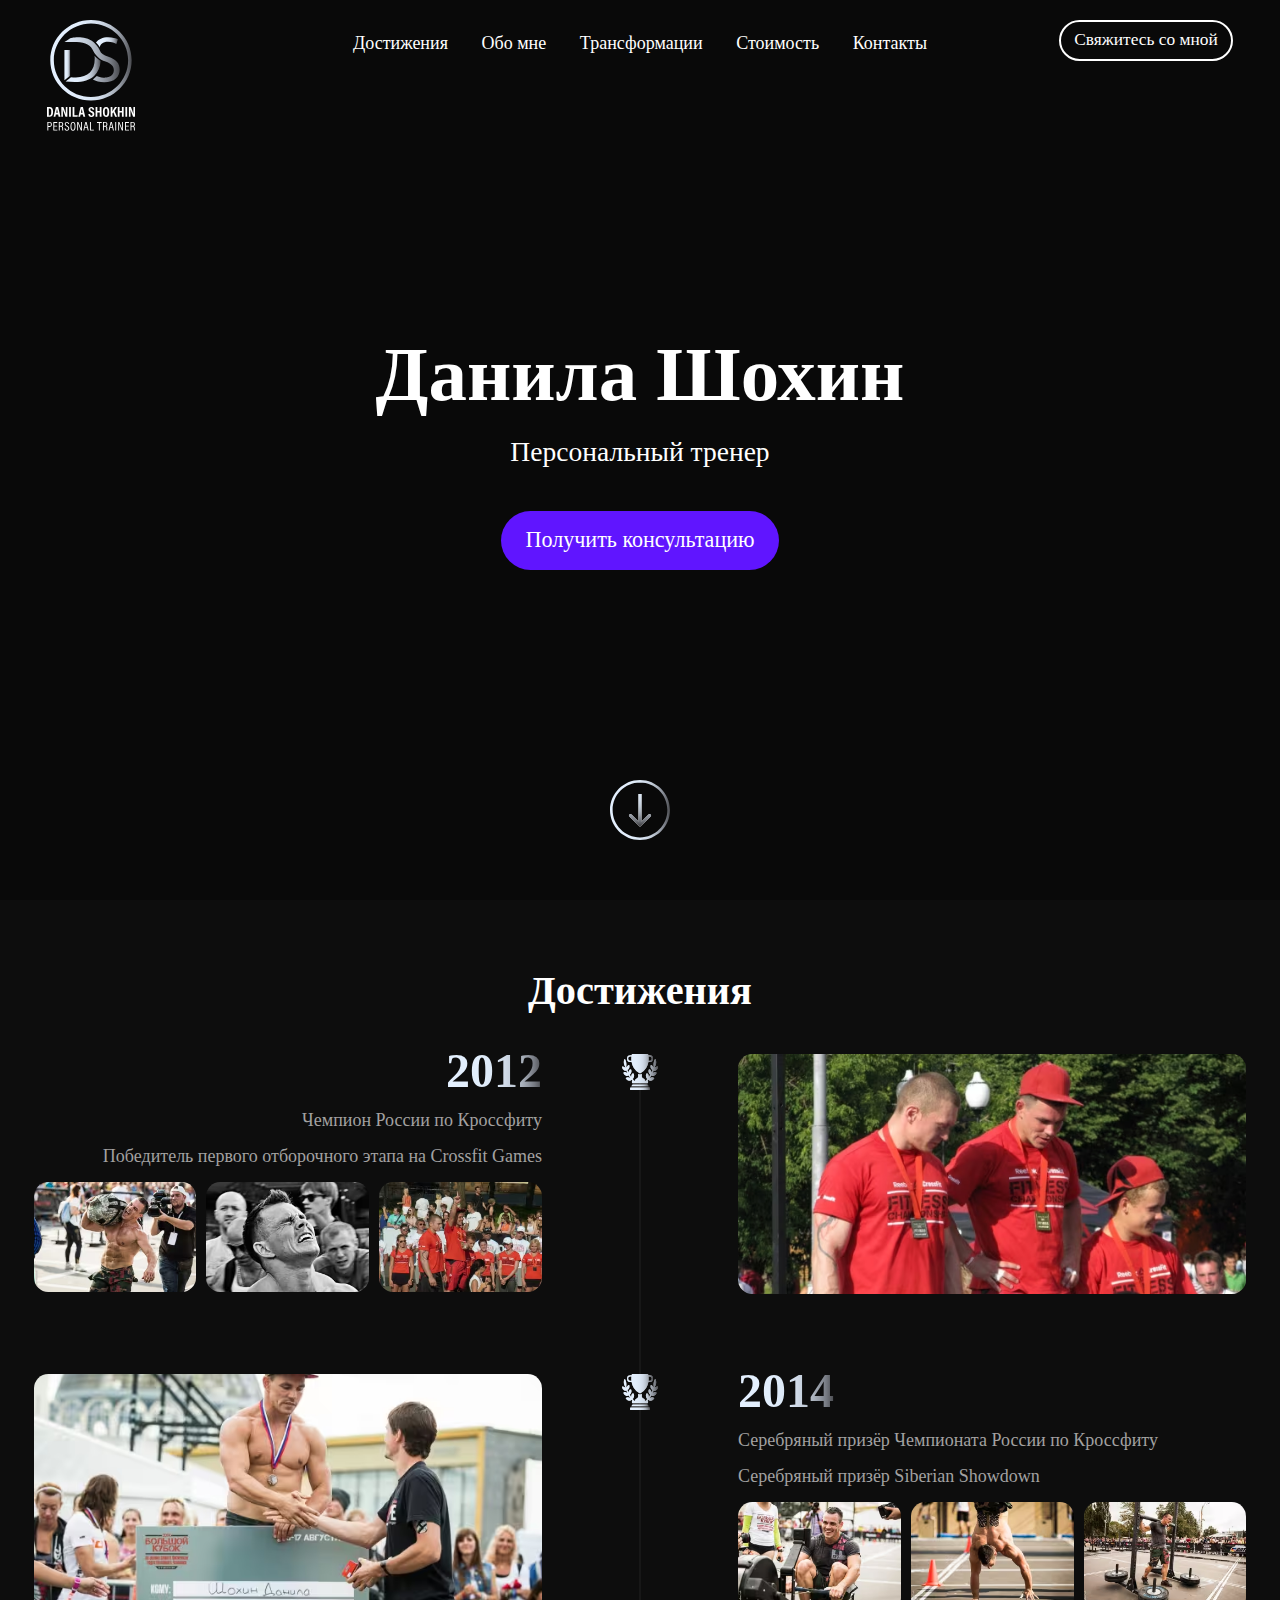
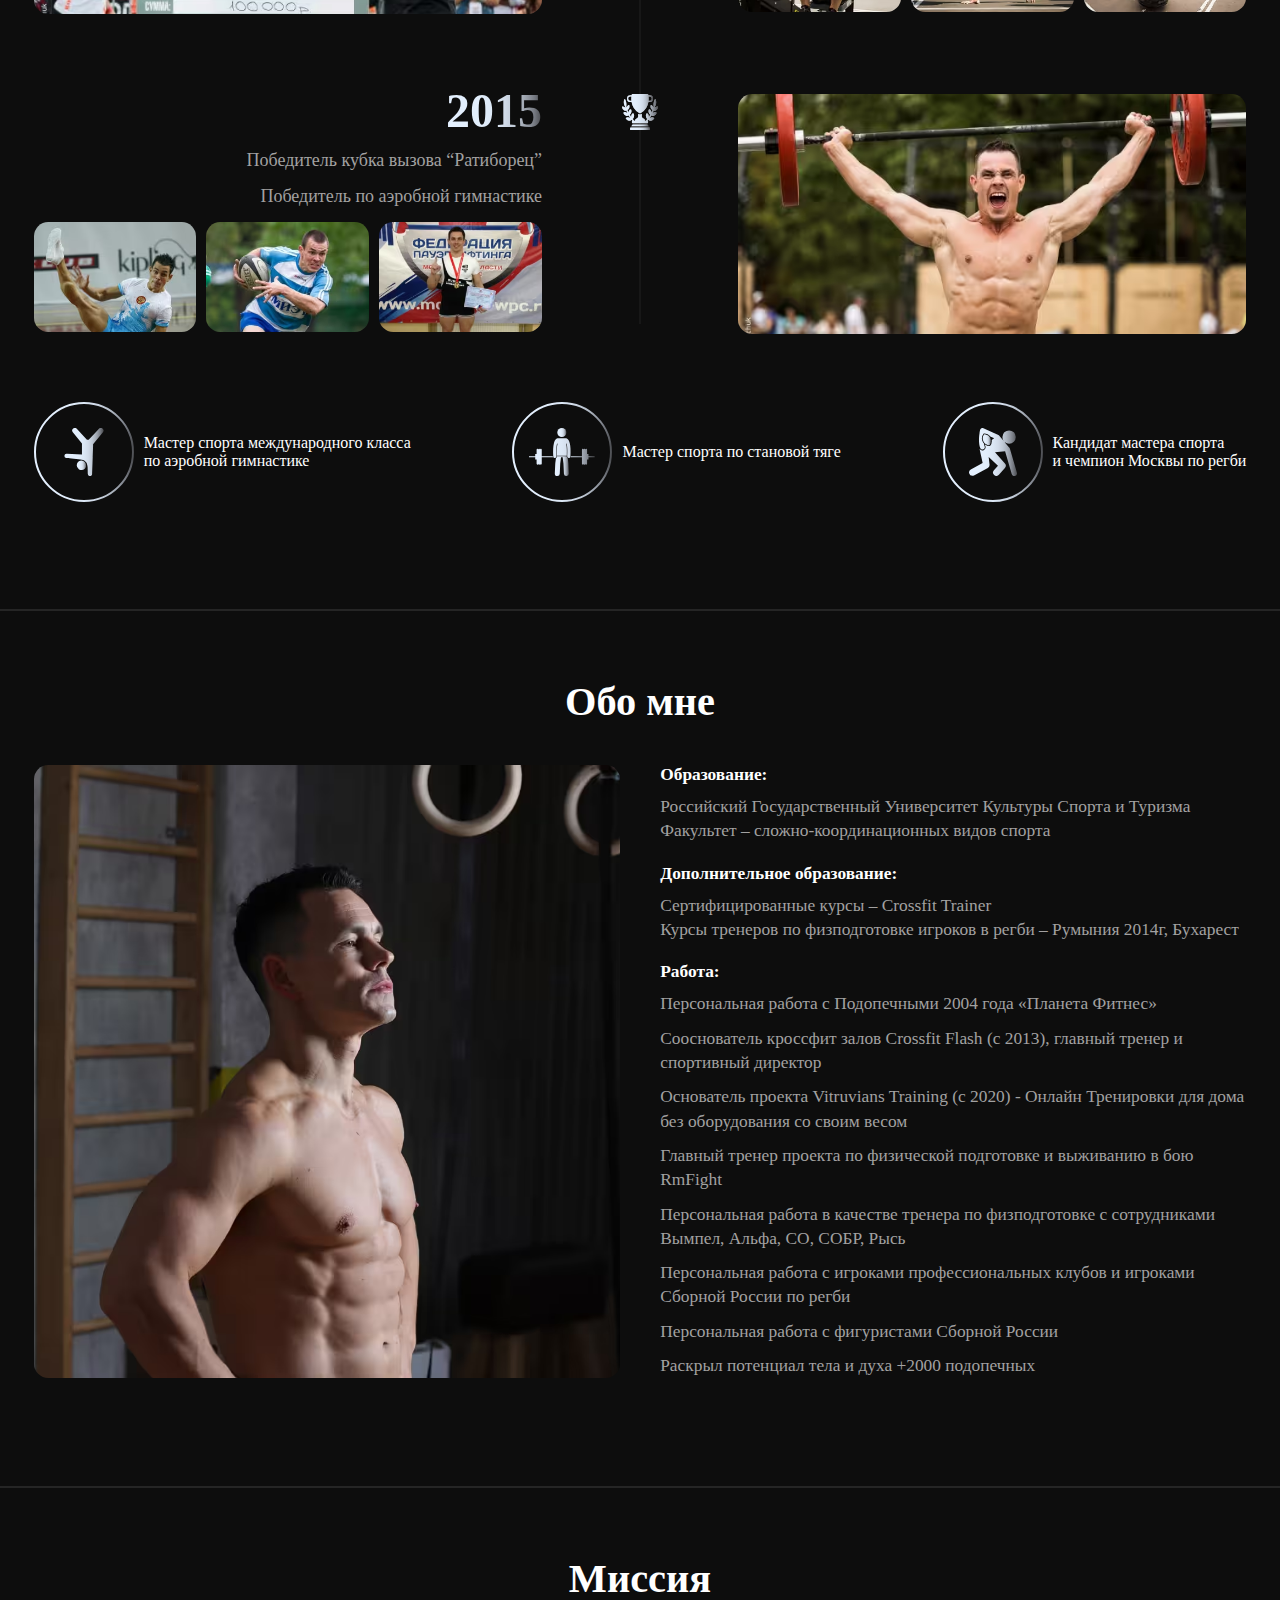
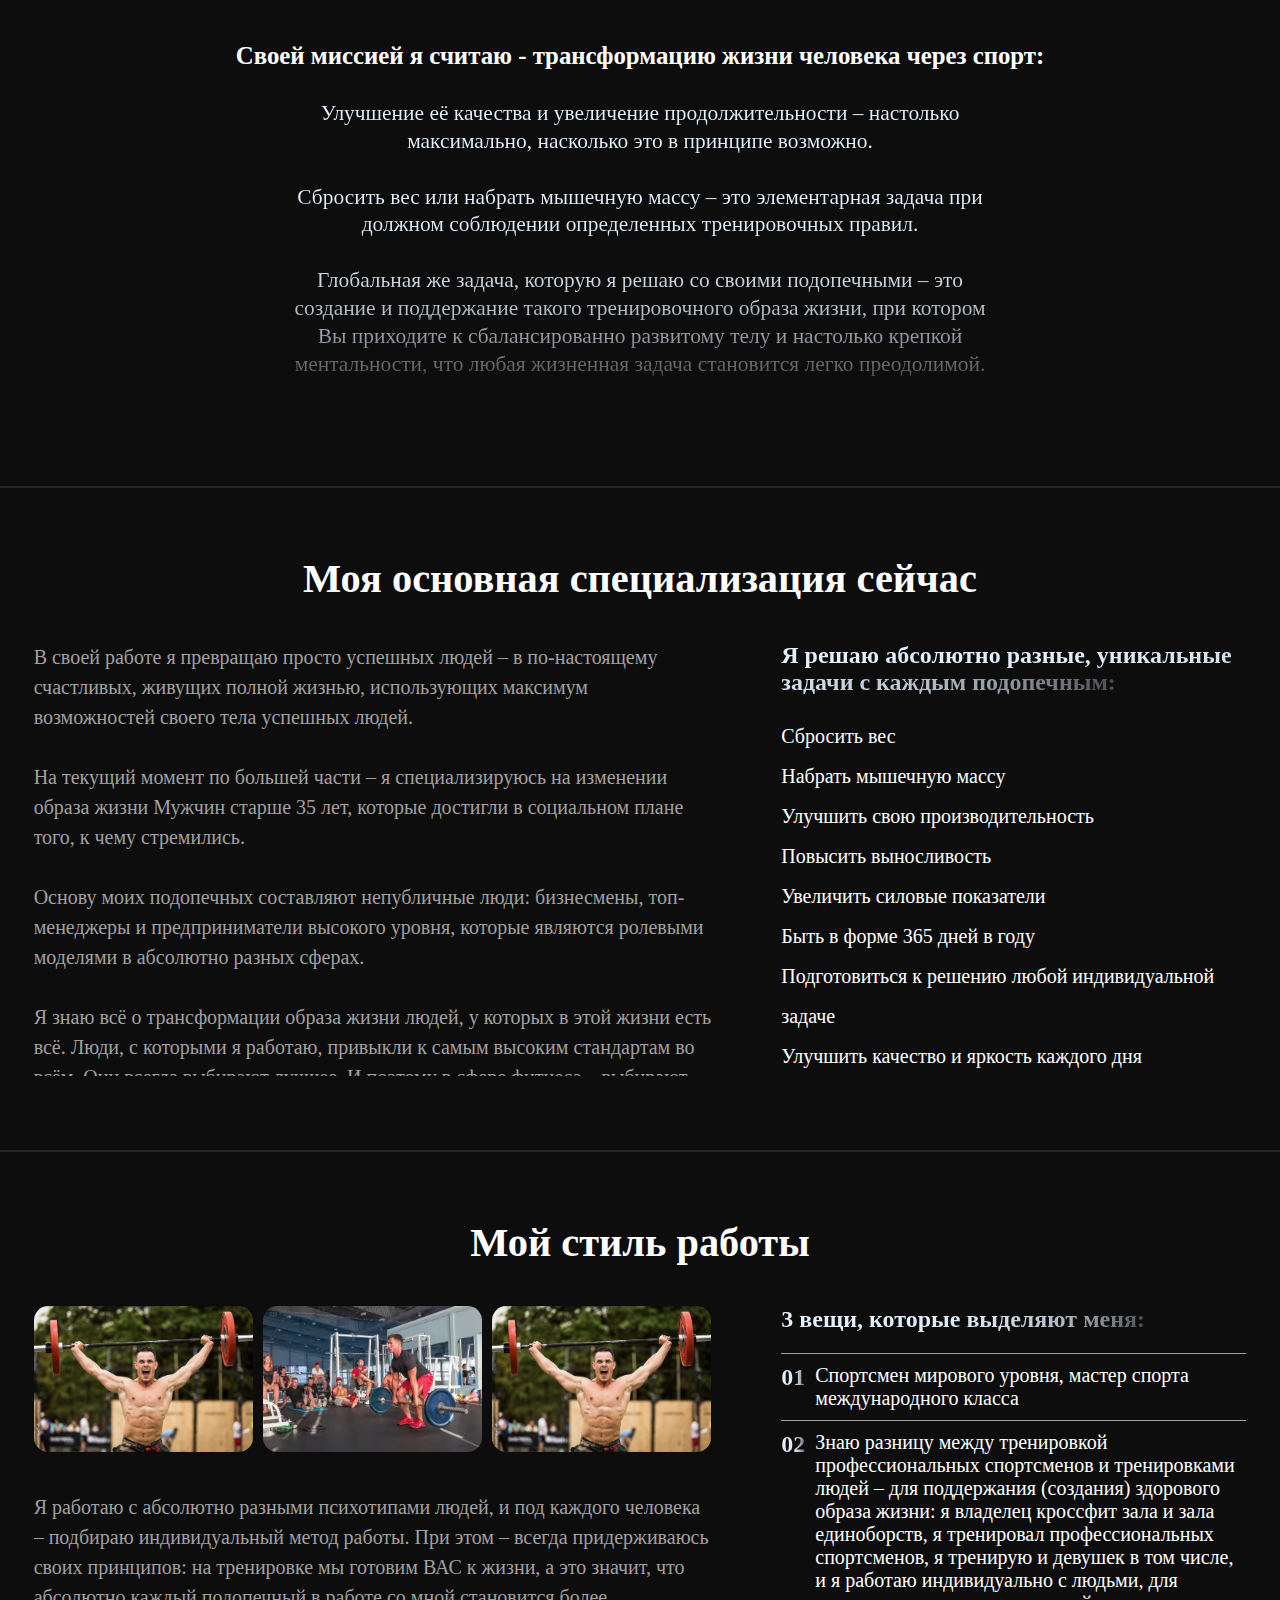
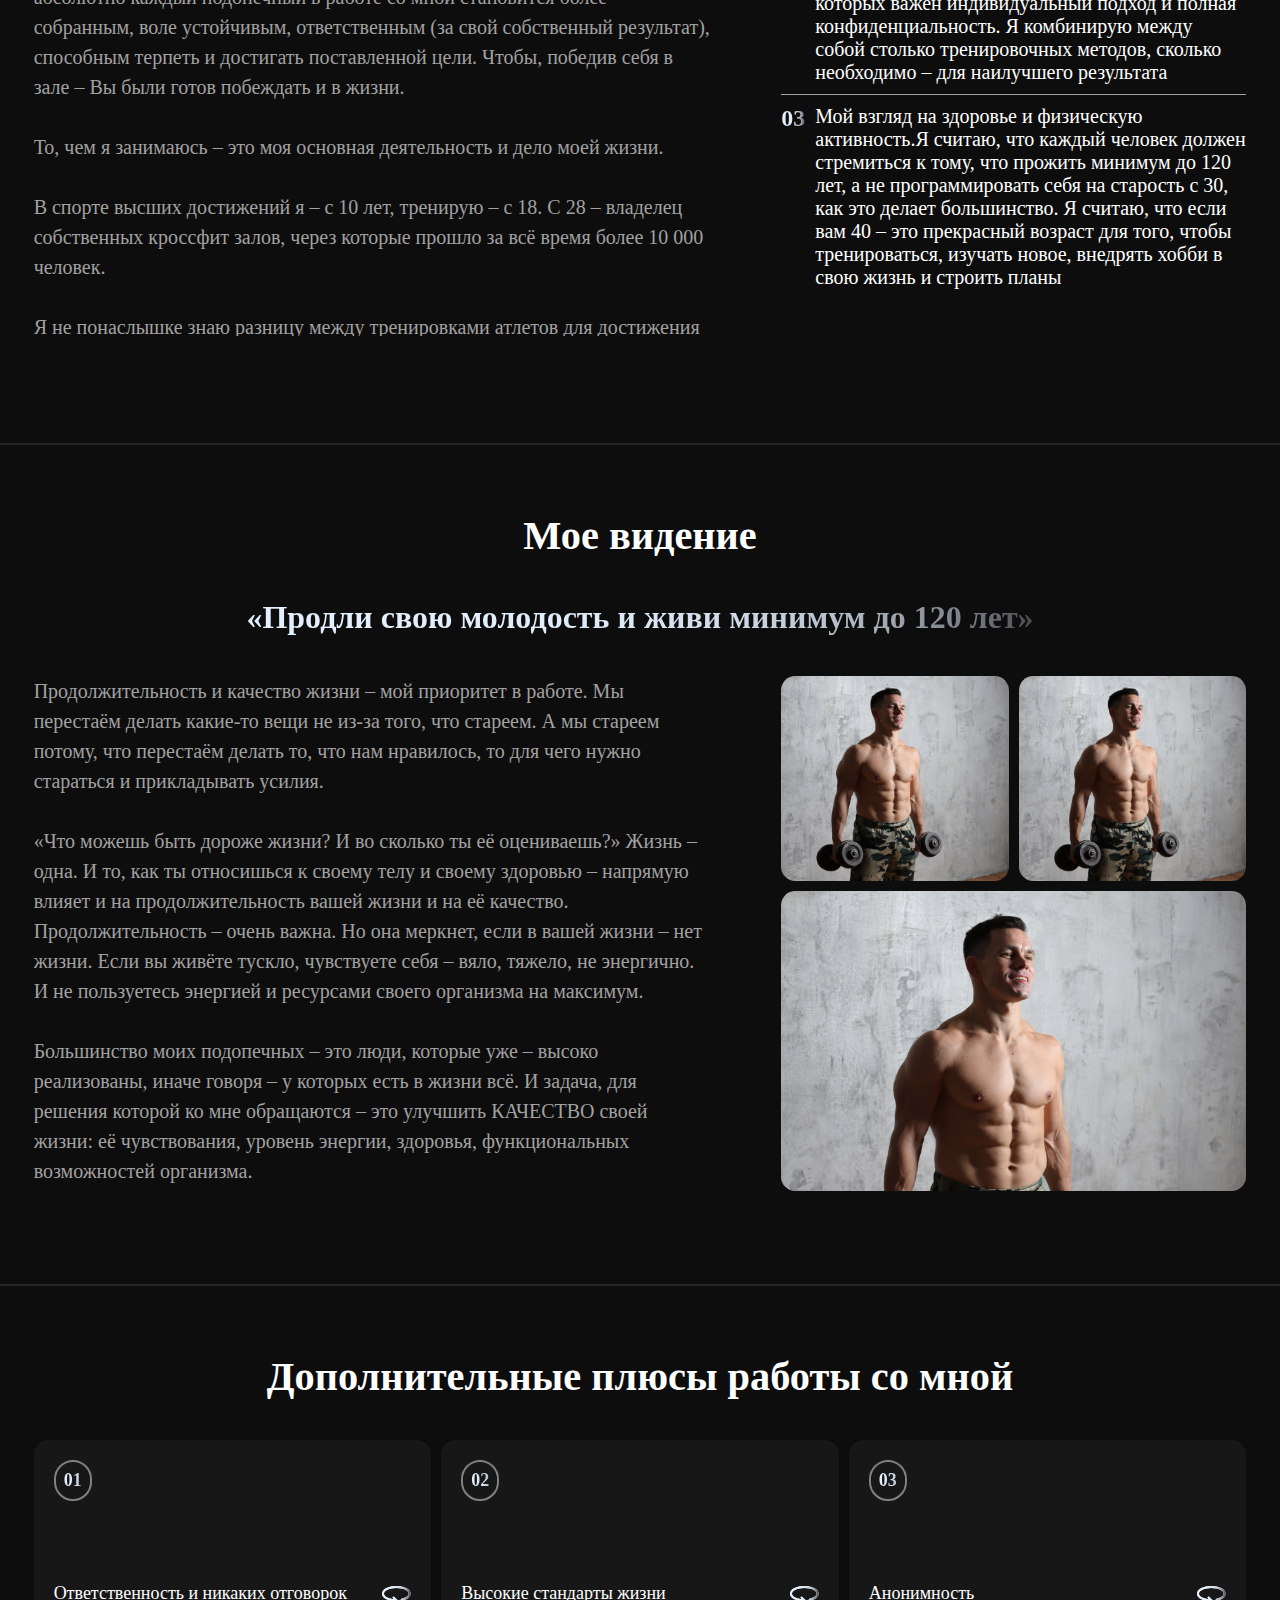
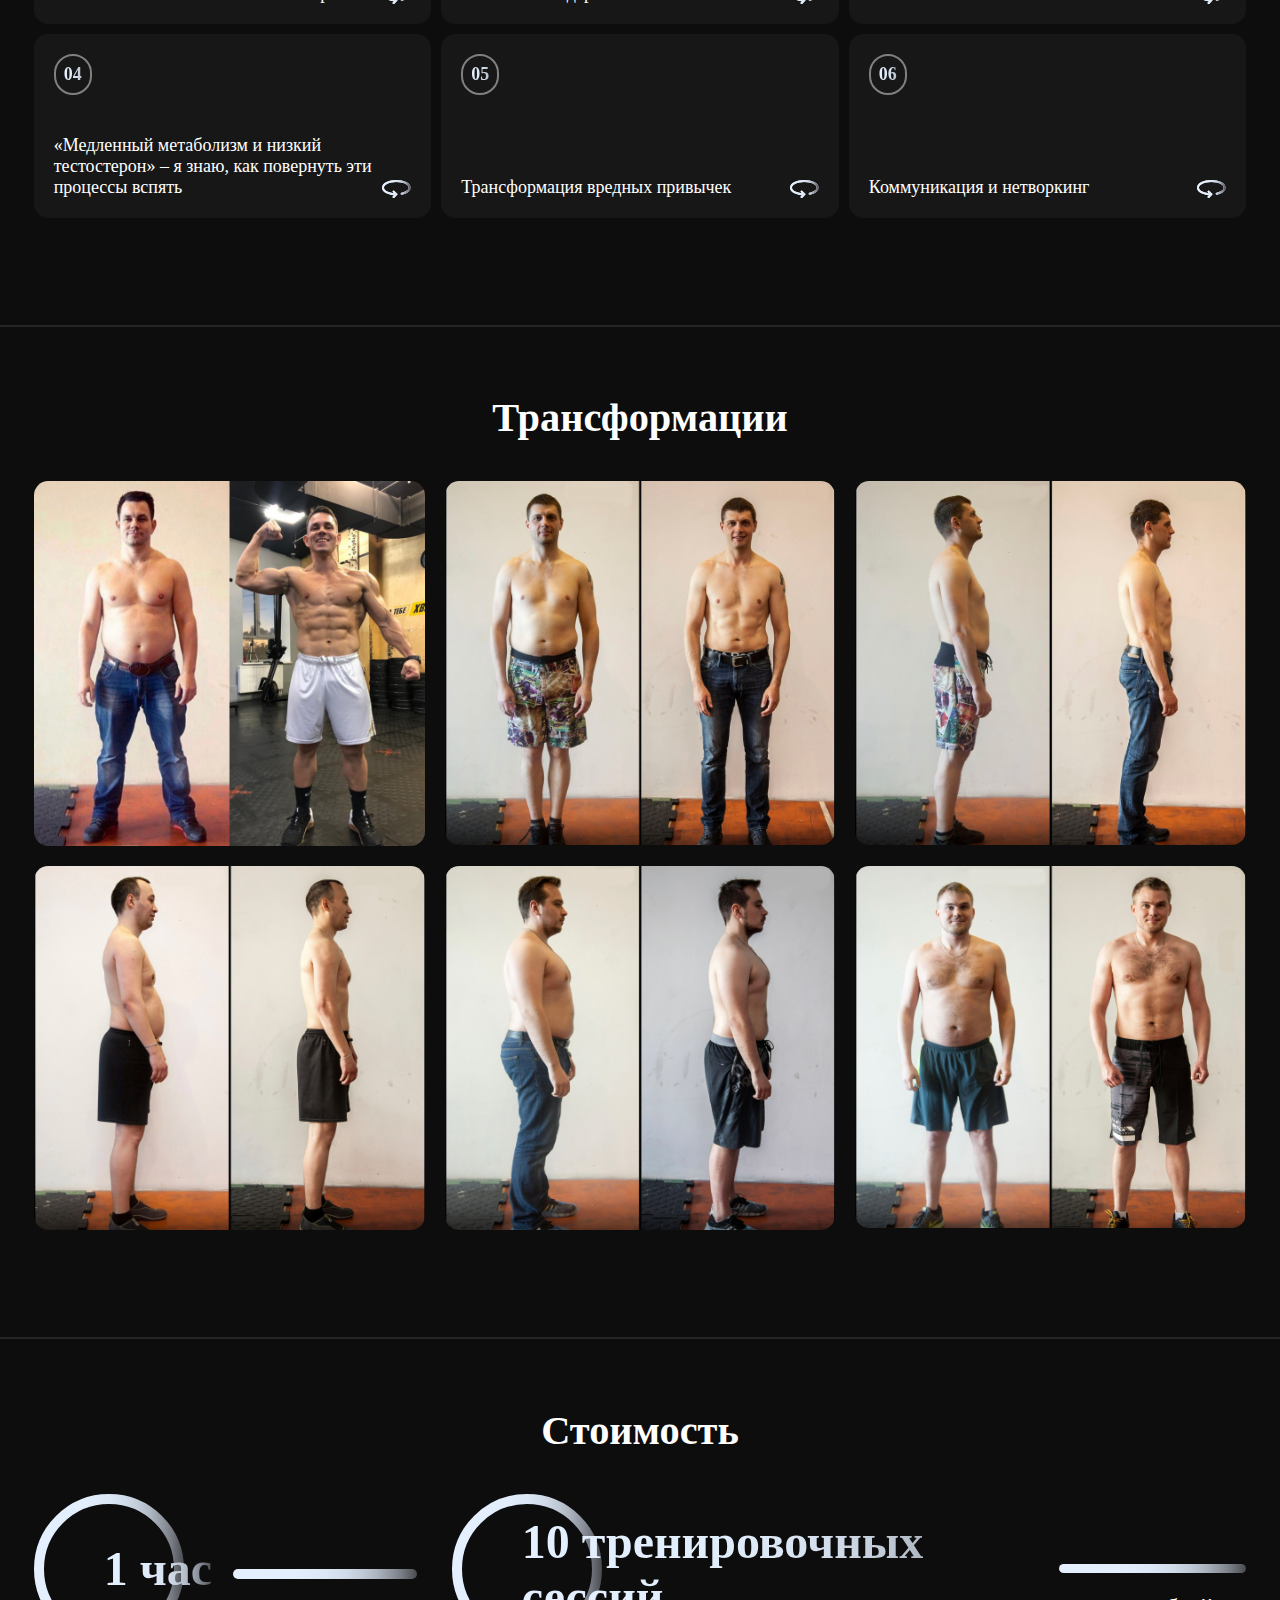
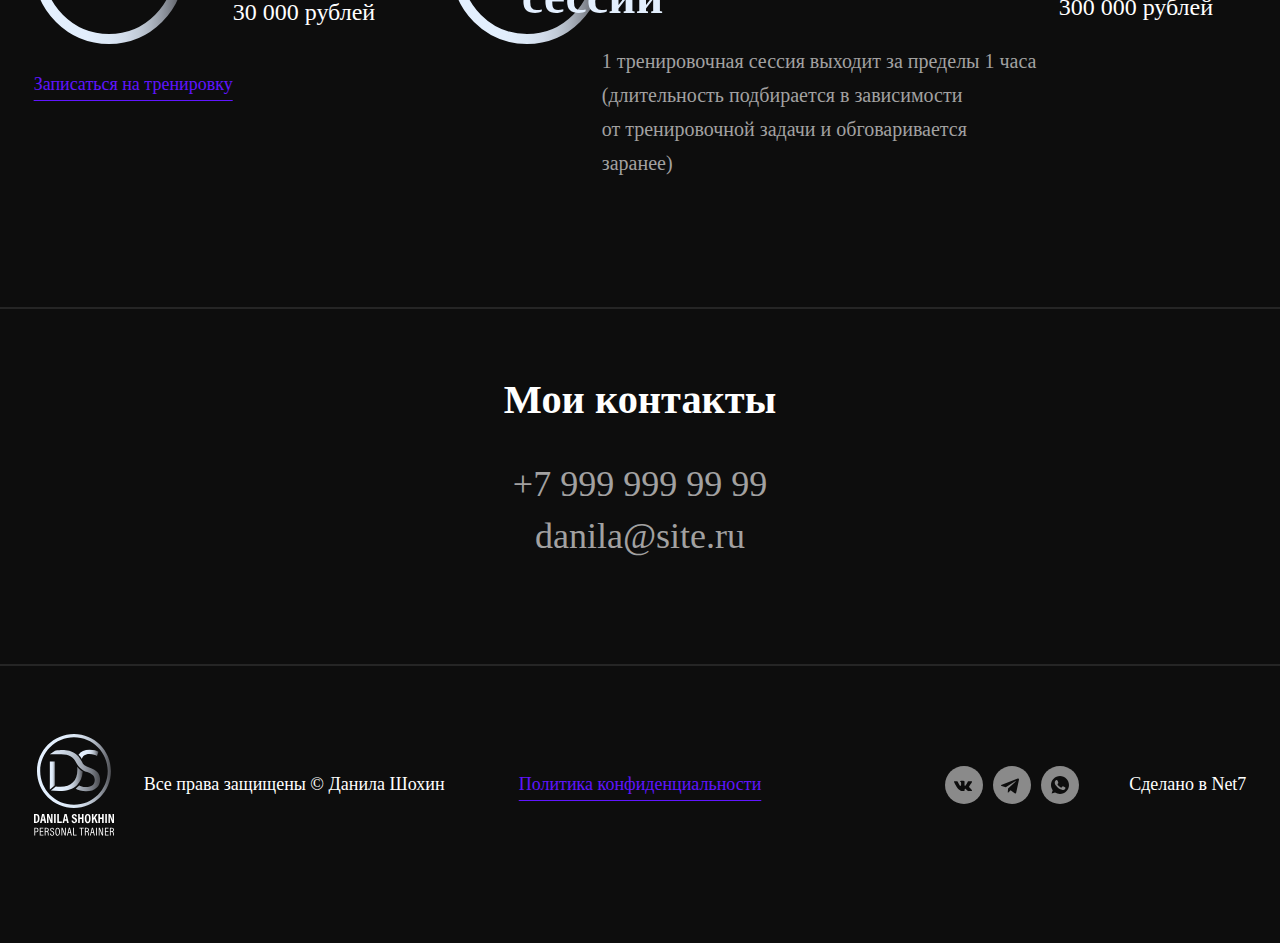
==== commit b0180d76: "Update-02061359" ====
--- a/index.html
+++ b/index.html
@@ -276,12 +276,12 @@
 				<div class="style__grid">
 					<div class="style__col">
 						<div class="style__photo-wrap">
+							<img src="assets/img/shokhin-01_2X.jpg" alt="">
 							<picture>
 								<source srcset="assets/img/danila_14@1x.avif 1x, assets/img/danila_14@2x.avif 2x" type="image/avif">
 								<source srcset="assets/img/danila_14@1x.webp 1x, assets/img/danila_14@2x.webp 2x" type="image/webp">
 								<img src="assets/img/danila_14@1x.jpg" srcset="assets/img/danila_14@2x.jpg 2x" alt="Тренер показывает подъем штанги ученикам.">
 							</picture>
-							<img src="assets/img/shokhin-01_2X.jpg" alt="">
 							<img src="assets/img/shokhin-01_2X.jpg" alt="">
 						</div>
 						<p>
--- a/css/main.min.css
+++ b/css/main.min.css
@@ -1 +1 @@
-@font-face{font-family:"SF";src:url("../assets/fonts/SFProDisplay-Black.woff2") format("woff2"),url("../assets/fonts/SFProDisplay-Black.woff") format("woff");font-weight:900;font-style:normal}@font-face{font-family:"SF";src:url("../assets/fonts/SFProDisplay-Heavy.woff2") format("woff2"),url("../assets/fonts/SFProDisplay-Heavy.woff") format("woff");font-weight:800;font-style:normal}@font-face{font-family:"SF";src:url("../assets/fonts/SFProDisplay-Bold.woff2") format("woff2"),url("../assets/fonts/SFProDisplay-Bold.woff") format("woff");font-weight:700;font-style:normal}@font-face{font-family:"SF";src:url("../assets/fonts/SFProDisplay-Semibold.woff2") format("woff2"),url("../assets/fonts/SFProDisplay-Semibold.woff") format("woff");font-weight:600;font-style:normal}@font-face{font-family:"SF";src:url("../assets/fonts/SFProDisplay-Medium.woff2") format("woff2"),url("../assets/fonts/SFProDisplay-Medium.woff") format("woff");font-weight:500;font-style:normal}@font-face{font-family:"SF";src:url("../assets/fonts/SFProDisplay-Regular.woff2") format("woff2"),url("../assets/fonts/SFProDisplay-Regular.woff") format("woff");font-weight:400;font-style:normal}@font-face{font-family:"SF";src:url("../assets/fonts/SFProDisplay-Light.woff2") format("woff2"),url("../assets/fonts/SFProDisplay-Light.woff") format("woff");font-weight:300;font-style:normal}html{height:100%;box-sizing:border-box;font-size:62.5%;scroll-behavior:smooth}*,*::before,*::after{box-sizing:inherit;margin:0;padding:0;border:none}body{min-height:100vh;min-height:-webkit-fill-available;display:flex;flex-direction:column}main{flex-grow:1}a{display:block;text-decoration:none;color:inherit}img,picture,video,canvas,svg,span{display:block;max-width:100%}textarea{font-family:inherit}.hero{height:100vh;min-height:60rem}.progress__grid .progress__images__inner img,.progress__grid .progress__images,.hero__content,video{width:100%;height:100%}.plus__card,.about__text__item,.about__text__wrap,.progress__grid .timeline__wrap,.progress__grid .progress__col,.container,.hero__content{display:flex;flex-direction:column}.hero__content{align-items:center;justify-content:center}.transformation__grid,.plus__grid,.style__photo-wrap{display:grid;grid-template-columns:repeat(3, 1fr)}.price__item:first-of-type,.vision__col:last-of-type,.about__grid{display:grid;grid-template-columns:repeat(2, 1fr)}footer,.contacts,section{border-top:.2rem solid #252525}.progress,.hero{border-top:none}.price__item:nth-child(2) div:first-of-type div span,.price__item:first-of-type div:first-of-type span,.plus__card span,.vision__quote,.style__col:last-of-type ul li span,.style__col:last-of-type b,.specialization__col:last-of-type b,.progress__grid .year{background:linear-gradient(90deg, #E4F0FF 0%, #E2EEFC 35%, #DBE7F5 50%, #D1DBE9 61%, #C1CBD7 70%, #ADB5C0 78%, #949AA4 85%, #767A82 92%, #55575C 98%, #48494D 100%);-webkit-background-clip:text;-webkit-text-fill-color:rgba(0,0,0,0);background-clip:text}.mission p{background:linear-gradient(180deg, #E4F0FF 0%, #E2EEFC 35%, #DBE7F5 50%, #D1DBE9 61%, #C1CBD7 70%, #ADB5C0 78%, #949AA4 85%, #767A82 92%, #55575C 98%, #48494D 100%);-webkit-background-clip:text;-webkit-text-fill-color:rgba(0,0,0,0);background-clip:text}.mission p,.btn,h2,h1{text-align:center}.plus__card span,.vision__col:first-of-type::-webkit-scrollbar-thumb,.vision__col:first-of-type::-webkit-scrollbar,.style__col:first-of-type::-webkit-scrollbar-thumb,.style__col:first-of-type::-webkit-scrollbar,.specialization__col:first-of-type::-webkit-scrollbar-thumb,.specialization__col:first-of-type::-webkit-scrollbar,.btn{border-radius:10rem}.transformation__grid img,.plus__card,.vision__col:last-of-type img,.style__photo-wrap img,.about__grid img,.progress__grid .large-img,.progress__grid .progress__images__inner img{border-radius:clamp(.2rem,.2rem + (1vw - .32rem)*1.2784,2rem)}.container__footer,.price__grid,.plus__card div,.vision__grid,.style__grid,.specialization__grid,.progress__bottom__item,.progress__bottom,.progress__grid .progress__images,.progress__grid,.header__container{display:grid}.networks,.copyright,.price__item:nth-child(2) .price__var,.price__item:nth-child(2) div:first-of-type div,.price__item:nth-child(2),.price__item:first-of-type div:first-of-type,.style__col:last-of-type ul li,nav ul{display:flex}.hero__content,header,.btn--secondary{animation-name:appearance;animation-duration:3s;animation-timing-function:ease-in-out}@keyframes appearance{0%{opacity:0}100%{opacity:1}}body{background-color:#0d0d0d;color:#fff;font-size:1.6rem;font-family:SF}.container{max-width:1440px;margin:auto;padding:clamp(4rem,4rem + (1vw - .32rem)*2.8409,8rem) clamp(2rem,2rem + (1vw - .32rem)*1.4205,4rem) clamp(8rem,8rem + (1vw - .32rem)*2.8409,12rem);align-items:center}h1{font-size:clamp(3.6rem,3.6rem + (1vw - .32rem)*4.2614,9.6rem)}h2{font-size:clamp(2.4rem,2.4rem + (1vw - .32rem)*1.7045,4.8rem);font-weight:700;margin-bottom:4rem}h3{font-size:1.8rem;font-weight:400}ul{list-style-type:none}.btn{height:fit-content;width:fit-content;font-size:clamp(1.6rem,1.6rem + (1vw - .32rem)*.142,1.8rem);font-weight:400;transition:background-color ease-in-out 300ms}.btn--primary{border:solid .2rem #fff;padding:.8rem 1.3rem .9rem;margin-left:auto}.btn--secondary{padding:1.6rem 2.4rem 1.7rem;background-color:#6015ff;font-size:clamp(1.8rem,1.8rem + (1vw - .32rem)*.4261,2.4rem)}@media(hover: hover){.btn--secondary:hover{background-color:#7542e4}.btn--primary:hover{background-color:#6015ff;border-color:#6015ff}}.link{text-decoration:underline;text-underline-offset:1rem;color:#6015ff;font-size:1.8rem;transition:color ease-in-out 300ms}.link--secondary{margin-top:3rem}@media(hover: hover){.link:hover{color:#7542e4}}header{width:100%;position:absolute;z-index:30}.header__container{grid-template-columns:1fr max-content 1fr;gap:0;align-items:stretch;justify-content:space-between;padding:2rem clamp(2rem,2rem + (1vw - .32rem)*2.8409,6rem)}nav ul{flex-direction:row;gap:clamp(2rem,2rem + (1vw - .32rem)*1.4205,4rem);align-items:stretch;justify-content:center;margin-top:1.3rem;font-size:1.8rem}.logo{width:clamp(6rem,6rem + (1vw - .32rem)*2.8409,10rem)}.navlink{height:fit-content;transition:color 300ms ease-in-out}.navlink:hover{color:#6015ff}@media(max-width: 1150px){.header__container{grid-template-columns:1fr max-content}nav{display:none}}.hero{position:relative}video{object-fit:cover}.hero__content{z-index:20;position:absolute;top:0;left:0;background:rgba(0,0,0,.3);gap:clamp(1rem,1rem + (1vw - .32rem)*.7102,2rem)}.hero__content p{font-size:clamp(1.8rem,1.8rem + (1vw - .32rem)*.9943,3.2rem);margin-bottom:clamp(2rem,2rem + (1vw - .32rem)*.7102,3rem)}.hero__content .arrow-down{position:absolute;bottom:6rem}.hero__content .arrow-down:hover img{transform:scale(1.1)}@media(max-width: 1024px){.hero{height:60vh;min-height:40rem}.arrow-down{display:none}}@media(max-width: 767px){.hero{height:50vh;min-height:40rem}}.progress__grid{grid-template-columns:1fr max-content 1fr;gap:8rem;align-items:stretch;width:100%}.progress__grid .progress__col{gap:1.5rem}.progress__grid .progress__col--first{align-items:end}.progress__grid .progress__col--second{align-items:start}.progress__grid .year{font-size:4.8rem;font-weight:600;line-height:100%;margin-top:-0.7rem;width:fit-content}.progress__grid .desc{color:#a2a1a1;font-size:1.8rem;font-weight:400}.progress__grid .desc--end{text-align:end}.progress__grid .progress__images{grid-template-columns:1fr 1fr 1fr;gap:1rem;align-items:stretch}.progress__grid .progress__images__inner{max-height:22rem}.progress__grid .progress__images__inner picture{height:100%}.progress__grid .progress__images__inner img{object-fit:cover;object-position:center top}.progress__grid .timeline__wrap{align-items:center}.progress__grid .timeline{background-color:#171717;width:.2rem;height:87rem;position:absolute;z-index:-1}.progress__grid .large-img{width:100%;height:35rem;object-fit:cover;object-position:center}.progress__bottom{grid-template-columns:max-content max-content max-content;gap:1rem;align-items:stretch;width:100%;margin-top:clamp(4rem,4rem + (1vw - .32rem)*2.8409,8rem);justify-content:space-between}.progress__bottom__item{grid-template-columns:max-content 1fr;gap:1rem;align-items:center}@media(max-width: 1280px){.progress__images__inner{height:11rem}.progress .large-img{height:24rem}}@media(max-width: 1190px){.progress__bottom__item img{width:6rem}}@media(max-width: 1024px){.progress__images__inner{height:8.5rem}.progress__bottom{grid-template-columns:1fr 1fr 1fr}.progress__bottom__item{display:flex;gap:2rem;flex-direction:column;justify-self:center}.progress__bottom__item img{width:10rem}.progress__bottom p{text-align:center}.progress__bottom p br{display:none}}@media(max-width: 885px){.progress__images__inner{height:15rem}.progress .large-img{height:40rem}.progress__grid{grid-template-columns:1fr;gap:2rem}.progress__grid .timeline__wrap{display:none}.progress .progress__col--first{align-items:center}.progress .progress__col--second{align-items:center}.progress .col-1{order:0}.progress .col-2{order:1;margin-bottom:3rem}.progress .col-3{order:4;margin-bottom:3rem}.progress .col-4{order:3}.progress .col-5{order:5}.progress .col-6{order:6}.progress .desc{text-align:center}.progress__bottom p{font-size:clamp(1.4rem,1.4rem + (1vw - .32rem)*.3571,1.6rem)}}@media(max-width: 600px){.progress .year{font-size:clamp(3.2rem,3.2rem + (1vw - .32rem)*5.7143,4.8rem);margin-top:-2rem}.progress__images__inner{height:10rem}.progress .large-img{height:30rem}}@media(max-width: 460px){.progress__images__inner{height:8rem}.progress .large-img{height:25rem}.progress__bottom{grid-template-columns:1fr;gap:4rem}.progress__bottom img{width:7rem}}@media(max-width: 375px){.progress__images__inner{height:6rem}.progress .large-img{height:20rem}}.about__grid{gap:clamp(2rem,2rem + (1vw - .32rem)*2.1307,5rem);align-items:stretch}.about__grid img{height:100%;object-fit:cover;object-position:center top}.about__text__wrap{gap:2rem}.about__text__item{gap:1rem}.about__text__item b,.about__text__item p{font-size:1.8rem}.about__text__item p{color:#a2a1a1;line-height:140%;font-weight:300}@media(max-width: 767px){.about__grid{grid-template-columns:1fr}.about__grid img{height:40rem;width:100%}}@media(max-width: 460px){.about__grid img{margin-top:-2rem;height:30rem}}.mission b{font-size:2.8rem;margin-bottom:3rem}.mission p{white-space:50px;font-size:2.4rem;width:65ch;line-height:130%;font-weight:300}.specialization p{font-size:2rem;font-weight:300;color:#a2a1a1;line-height:150%}.specialization__grid{grid-template-columns:1.5fr 1fr;gap:5rem;align-items:stretch;height:40rem}.specialization__col:first-of-type{overflow:auto;padding-right:2rem}.specialization__col:first-of-type::-webkit-scrollbar{background-color:#171717;width:.6rem}.specialization__col:first-of-type::-webkit-scrollbar-thumb{background-color:#a2a1a1}.specialization__col:last-of-type b{font-size:2.4rem}.specialization__col:last-of-type ul{margin-top:2rem;list-style-type:none}.specialization__col:last-of-type ul li{line-height:200%;font-size:2rem}.style__grid{grid-template-columns:1.5fr 1fr;gap:5rem;align-items:stretch;width:100%;height:63rem}.style__col:first-of-type{width:100%;overflow:auto;padding-right:2rem}.style__col:first-of-type::-webkit-scrollbar{background-color:#171717;width:.6rem}.style__col:first-of-type::-webkit-scrollbar-thumb{background-color:#a2a1a1}.style__col:first-of-type p{font-size:2rem;font-weight:300;color:#a2a1a1;line-height:150%}.style__photo-wrap{gap:1rem;margin-bottom:4rem}.style__photo-wrap img{width:100%}.style__col:last-of-type b{font-size:2.4rem}.style__col:last-of-type ul{margin-top:2rem;list-style-type:none}.style__col:last-of-type ul li{flex-direction:row;gap:1rem;align-items:stretch;padding:1rem 0;border-top:.1rem solid #a2a1a1;font-size:2rem;font-weight:400}.style__col:last-of-type ul li span{font-size:2.4rem;font-weight:900}.vision__quote{font-size:3.2rem;font-weight:800}.vision__grid{grid-template-columns:1.5fr 1fr;gap:5rem;align-items:stretch;width:100%;margin-top:4rem;height:50rem}.vision__col:first-of-type{width:100%;overflow:auto;padding-right:2rem}.vision__col:first-of-type p{font-size:2rem;font-weight:300;color:#a2a1a1;line-height:150%}.vision__col:first-of-type::-webkit-scrollbar{background-color:#171717;width:.6rem}.vision__col:first-of-type::-webkit-scrollbar-thumb{background-color:#a2a1a1}.vision__col:last-of-type{gap:1rem;align-items:stretch}.vision__col:last-of-type img{object-fit:cover;width:100%}.vision__col:last-of-type img:last-of-type{grid-column:1/3;max-height:30rem;width:100%;object-position:top}.plus__grid{width:100%;grid-template-rows:1fr 1fr;gap:1rem}.plus__card{justify-content:space-between;background-color:#171717;padding:2rem}.plus__card span{font-size:1.8rem;font-weight:800;width:fit-content;padding:.8rem;border:solid .2rem gray}.plus__card div{margin-top:4rem;grid-template-columns:1fr max-content;gap:1rem;align-items:end}.transformation__grid{gap:2rem}.price__grid{grid-template-columns:max-content 1fr;gap:2rem;align-items:start;width:100%}.price__item:first-of-type{align-items:center}.price__item:first-of-type div:first-of-type{flex-direction:row;gap:0;align-items:center}.price__item:first-of-type div:first-of-type span{font-size:4.8rem;font-weight:700;margin-left:-8rem}.price__item:first-of-type div:last-of-type{margin-top:1rem;position:relative}.price__item:first-of-type div:last-of-type span{position:absolute;top:3rem;font-size:2.4rem}.price__item:nth-child(2){flex-direction:row;gap:0;align-items:start}.price__item:nth-child(2) div:first-of-type div{flex-direction:row;gap:0;align-items:center}.price__item:nth-child(2) div:first-of-type div span{font-size:4.8rem;font-weight:700;margin-left:-8rem}.price__item:nth-child(2) div:first-of-type p{font-size:2rem;line-height:170%;margin-left:15rem;color:#a2a1a1}.price__item:nth-child(2) .price__var{position:relative;margin-top:7rem;margin-left:2rem}.price__item:nth-child(2) .price__var span{position:absolute;top:3rem;font-size:2.4rem}.contacts a{font-size:3.6rem;font-weight:500;color:#a2a1a1;transition:color ease-in-out 300ms}.contacts a:last-of-type{margin-top:1rem}.contacts a:hover{color:#fff}.container__footer{grid-template-columns:1fr auto 1fr;gap:0;align-items:center;width:100%}.copyright{flex-direction:row;gap:3rem;align-items:center}.copyright a{width:8rem}.copyright span{font-size:1.8rem}.networks{flex-direction:row;gap:1rem;align-items:center;justify-self:end}.networks a:last-of-type{margin-left:4rem;font-size:1.8rem}/*# sourceMappingURL=main.min.css.map */+@font-face{font-family:"SF";src:url("../assets/fonts/SFProDisplay-Black.woff2") format("woff2"),url("../assets/fonts/SFProDisplay-Black.woff") format("woff");font-weight:900;font-style:normal}@font-face{font-family:"SF";src:url("../assets/fonts/SFProDisplay-Heavy.woff2") format("woff2"),url("../assets/fonts/SFProDisplay-Heavy.woff") format("woff");font-weight:800;font-style:normal}@font-face{font-family:"SF";src:url("../assets/fonts/SFProDisplay-Bold.woff2") format("woff2"),url("../assets/fonts/SFProDisplay-Bold.woff") format("woff");font-weight:700;font-style:normal}@font-face{font-family:"SF";src:url("../assets/fonts/SFProDisplay-Semibold.woff2") format("woff2"),url("../assets/fonts/SFProDisplay-Semibold.woff") format("woff");font-weight:600;font-style:normal}@font-face{font-family:"SF";src:url("../assets/fonts/SFProDisplay-Medium.woff2") format("woff2"),url("../assets/fonts/SFProDisplay-Medium.woff") format("woff");font-weight:500;font-style:normal}@font-face{font-family:"SF";src:url("../assets/fonts/SFProDisplay-Regular.woff2") format("woff2"),url("../assets/fonts/SFProDisplay-Regular.woff") format("woff");font-weight:400;font-style:normal}@font-face{font-family:"SF";src:url("../assets/fonts/SFProDisplay-Light.woff2") format("woff2"),url("../assets/fonts/SFProDisplay-Light.woff") format("woff");font-weight:300;font-style:normal}html{height:100%;box-sizing:border-box;font-size:62.5%;scroll-behavior:smooth}*,*::before,*::after{box-sizing:inherit;margin:0;padding:0;border:none}body{min-height:100vh;min-height:-webkit-fill-available;display:flex;flex-direction:column}main{flex-grow:1}a{display:block;text-decoration:none;color:inherit}img,picture,video,canvas,svg,span{display:block;max-width:100%}textarea{font-family:inherit}.hero{height:100vh;min-height:60rem}.progress__grid .progress__images__inner img,.progress__grid .progress__images,.hero__content,video{width:100%;height:100%}.plus__card,.about__text__item,.about__text__wrap,.progress__grid .timeline__wrap,.progress__grid .progress__col,.container,.hero__content{display:flex;flex-direction:column}.hero__content{align-items:center;justify-content:center}.transformation__grid,.plus__grid,.style__photo-wrap{display:grid;grid-template-columns:repeat(3, 1fr)}.price__item:first-of-type,.vision__col:last-of-type,.about__grid{display:grid;grid-template-columns:repeat(2, 1fr)}footer,.contacts,section{border-top:.2rem solid #252525}.progress,.hero{border-top:none}.price__item:nth-child(2) div:first-of-type div span,.price__item:first-of-type div:first-of-type span,.plus__card span,.vision__quote,.style__col:last-of-type ul li span,.style__col:last-of-type b,.specialization__col:last-of-type b,.progress__grid .year{background:linear-gradient(90deg, #E4F0FF 0%, #E2EEFC 35%, #DBE7F5 50%, #D1DBE9 61%, #C1CBD7 70%, #ADB5C0 78%, #949AA4 85%, #767A82 92%, #55575C 98%, #48494D 100%);-webkit-background-clip:text;-webkit-text-fill-color:rgba(0,0,0,0);background-clip:text}.mission p{background:linear-gradient(180deg, #E4F0FF 0%, #E2EEFC 35%, #DBE7F5 50%, #D1DBE9 61%, #C1CBD7 70%, #ADB5C0 78%, #949AA4 85%, #767A82 92%, #55575C 98%, #48494D 100%);-webkit-background-clip:text;-webkit-text-fill-color:rgba(0,0,0,0);background-clip:text}.mission p,.mission b,.btn,h2,h1{text-align:center}.plus__card span,.vision__col:first-of-type::-webkit-scrollbar-thumb,.vision__col:first-of-type::-webkit-scrollbar,.style__col:first-of-type::-webkit-scrollbar-thumb,.style__col:first-of-type::-webkit-scrollbar,.specialization__col:first-of-type::-webkit-scrollbar-thumb,.specialization__col:first-of-type::-webkit-scrollbar,.btn{border-radius:10rem}.transformation__grid img,.plus__card,.vision__col:last-of-type img,.style__photo-wrap img,.about__grid img,.progress__grid .large-img,.progress__grid .progress__images__inner img{border-radius:clamp(.2rem,.2rem + (1vw - .32rem)*1.2784,2rem)}.container__footer,.price__grid,.plus__card div,.vision__grid,.style__grid,.specialization__grid,.progress__bottom__item,.progress__bottom,.progress__grid .progress__images,.progress__grid,.header__container{display:grid}.networks,.copyright,.price__item:nth-child(2) .price__var,.price__item:nth-child(2) div:first-of-type div,.price__item:nth-child(2),.price__item:first-of-type div:first-of-type,.style__col:last-of-type ul li,nav ul{display:flex}.hero__content,header,.btn--secondary{animation-name:appearance;animation-duration:3s;animation-timing-function:ease-in-out}@keyframes appearance{0%{opacity:0}100%{opacity:1}}body{background-color:#0d0d0d;color:#fff;font-size:1.6rem;font-family:SF}.container{max-width:1440px;margin:auto;padding:clamp(4rem,4rem + (1vw - .32rem)*2.8409,8rem) clamp(2rem,2rem + (1vw - .32rem)*1.4205,4rem) clamp(8rem,8rem + (1vw - .32rem)*2.8409,12rem);align-items:center}h1{font-size:clamp(3.6rem,3.6rem + (1vw - .32rem)*4.2614,9.6rem)}h2{font-size:clamp(2.4rem,2.4rem + (1vw - .32rem)*1.7045,4.8rem);font-weight:700;margin-bottom:4rem}h3{font-size:1.8rem;font-weight:400}ul{list-style-type:none}.btn{height:fit-content;width:fit-content;font-size:clamp(1.6rem,1.6rem + (1vw - .32rem)*.142,1.8rem);font-weight:400;transition:background-color ease-in-out 300ms}.btn--primary{border:solid .2rem #fff;padding:.8rem 1.3rem .9rem;margin-left:auto}.btn--secondary{padding:1.6rem 2.4rem 1.7rem;background-color:#6015ff;font-size:clamp(1.8rem,1.8rem + (1vw - .32rem)*.4261,2.4rem)}@media(hover: hover){.btn--secondary:hover{background-color:#7542e4}.btn--primary:hover{background-color:#6015ff;border-color:#6015ff}}.link{text-decoration:underline;text-underline-offset:1rem;color:#6015ff;font-size:1.8rem;transition:color ease-in-out 300ms}.link--secondary{margin-top:3rem}@media(hover: hover){.link:hover{color:#7542e4}}header{width:100%;position:absolute;z-index:30}.header__container{grid-template-columns:1fr max-content 1fr;gap:0;align-items:stretch;justify-content:space-between;padding:2rem clamp(2rem,2rem + (1vw - .32rem)*2.8409,6rem)}nav ul{flex-direction:row;gap:clamp(2rem,2rem + (1vw - .32rem)*1.4205,4rem);align-items:stretch;justify-content:center;margin-top:1.3rem;font-size:1.8rem}.logo{width:clamp(6rem,6rem + (1vw - .32rem)*2.8409,10rem)}.navlink{height:fit-content;transition:color 300ms ease-in-out}.navlink:hover{color:#6015ff}@media(max-width: 1150px){.header__container{grid-template-columns:1fr max-content}nav{display:none}}.hero{position:relative}video{object-fit:cover}.hero__content{z-index:20;position:absolute;top:0;left:0;background:rgba(0,0,0,.3);gap:clamp(1rem,1rem + (1vw - .32rem)*.7102,2rem)}.hero__content p{font-size:clamp(1.8rem,1.8rem + (1vw - .32rem)*.9943,3.2rem);margin-bottom:clamp(2rem,2rem + (1vw - .32rem)*.7102,3rem)}.hero__content .arrow-down{position:absolute;bottom:6rem}.hero__content .arrow-down:hover img{transform:scale(1.1)}@media(max-width: 1024px){.hero{height:60vh;min-height:40rem}.arrow-down{display:none}}@media(max-width: 767px){.hero{height:50vh;min-height:40rem}}.progress__grid{grid-template-columns:1fr max-content 1fr;gap:8rem;align-items:stretch;width:100%}.progress__grid .progress__col{gap:1.5rem}.progress__grid .progress__col--first{align-items:end}.progress__grid .progress__col--second{align-items:start}.progress__grid .year{font-size:4.8rem;font-weight:600;line-height:100%;margin-top:-0.7rem;width:fit-content}.progress__grid .desc{color:#a2a1a1;font-size:1.8rem;font-weight:400}.progress__grid .desc--end{text-align:end}.progress__grid .progress__images{grid-template-columns:1fr 1fr 1fr;gap:1rem;align-items:stretch}.progress__grid .progress__images__inner{max-height:22rem}.progress__grid .progress__images__inner picture{height:100%}.progress__grid .progress__images__inner img{object-fit:cover;object-position:center top}.progress__grid .timeline__wrap{align-items:center}.progress__grid .timeline{background-color:#171717;width:.2rem;height:87rem;position:absolute;z-index:-1}.progress__grid .large-img{width:100%;height:35rem;object-fit:cover;object-position:center}.progress__bottom{grid-template-columns:max-content max-content max-content;gap:1rem;align-items:stretch;width:100%;margin-top:clamp(4rem,4rem + (1vw - .32rem)*2.8409,8rem);justify-content:space-between}.progress__bottom__item{grid-template-columns:max-content 1fr;gap:1rem;align-items:center}@media(max-width: 1280px){.progress__images__inner{height:11rem}.progress .large-img{height:24rem}}@media(max-width: 1190px){.progress__bottom__item img{width:6rem}}@media(max-width: 1024px){.progress__images__inner{height:8.5rem}.progress__bottom{grid-template-columns:1fr 1fr 1fr}.progress__bottom__item{display:flex;gap:2rem;flex-direction:column;justify-self:center}.progress__bottom__item img{width:10rem}.progress__bottom p{text-align:center}.progress__bottom p br{display:none}}@media(max-width: 885px){.progress__images__inner{height:15rem}.progress .large-img{height:40rem}.progress__grid{grid-template-columns:1fr;gap:2rem}.progress__grid .timeline__wrap{display:none}.progress .progress__col--first{align-items:center}.progress .progress__col--second{align-items:center}.progress .col-1{order:0}.progress .col-2{order:1;margin-bottom:3rem}.progress .col-3{order:4;margin-bottom:3rem}.progress .col-4{order:3}.progress .col-5{order:5}.progress .col-6{order:6}.progress .desc{text-align:center}.progress__bottom p{font-size:clamp(1.4rem,1.4rem + (1vw - .32rem)*.3571,1.6rem)}}@media(max-width: 600px){.progress .year{font-size:clamp(3.2rem,3.2rem + (1vw - .32rem)*5.7143,4.8rem);margin-top:-2rem}.progress__images__inner{height:10rem}.progress .large-img{height:30rem}}@media(max-width: 460px){.progress__images__inner{height:8rem}.progress .large-img{height:25rem}.progress__bottom{grid-template-columns:1fr;gap:4rem}.progress__bottom img{width:7rem}}@media(max-width: 375px){.progress__images__inner{height:6rem}.progress .large-img{height:20rem}}.about__grid{gap:clamp(2rem,2rem + (1vw - .32rem)*2.1307,5rem);align-items:stretch;grid-template-rows:1fr}.about__grid img{min-height:100%;object-fit:cover;object-position:center top}.about__text__wrap{gap:2rem}.about__text__item{gap:1rem}.about__text__item b,.about__text__item p{font-size:clamp(1.6rem,1.6rem + (1vw - .32rem)*.142,1.8rem)}.about__text__item p{color:#a2a1a1;line-height:140%;font-weight:300}@media(max-width: 767px){.about__grid{grid-template-columns:1fr}.about__grid img{height:40rem;width:100%}.about__text__item b,.about__text__item p{text-align:center}}@media(max-width: 460px){.about__grid img{margin-top:-2rem;height:30rem}}.mission b{font-size:clamp(1.8rem,1.8rem + (1vw - .32rem)*.7102,2.8rem);margin-bottom:3rem}.mission p{white-space:50px;font-size:clamp(1.6rem,1.6rem + (1vw - .32rem)*.5682,2.4rem);max-width:65ch;line-height:130%;font-weight:300}@media(max-width: 460px){.mission b{margin-top:-2rem}}.specialization p{font-size:2rem;font-weight:300;color:#a2a1a1;line-height:150%}.specialization__grid{grid-template-columns:1.5fr 1fr;gap:5rem;align-items:stretch;height:40rem}.specialization__col:first-of-type{overflow:auto;padding-right:2rem}.specialization__col:first-of-type::-webkit-scrollbar{background-color:#171717;width:.6rem}.specialization__col:first-of-type::-webkit-scrollbar-thumb{background-color:#a2a1a1}.specialization__col:last-of-type b{font-size:2.4rem}.specialization__col:last-of-type ul{margin-top:2rem;list-style-type:none}.specialization__col:last-of-type ul li{line-height:200%;font-size:2rem}.style__grid{grid-template-columns:1.5fr 1fr;gap:5rem;align-items:stretch;width:100%;height:63rem}.style__col:first-of-type{width:100%;overflow:auto;padding-right:2rem}.style__col:first-of-type::-webkit-scrollbar{background-color:#171717;width:.6rem}.style__col:first-of-type::-webkit-scrollbar-thumb{background-color:#a2a1a1}.style__col:first-of-type p{font-size:2rem;font-weight:300;color:#a2a1a1;line-height:150%}.style__photo-wrap{gap:1rem;margin-bottom:4rem}.style__photo-wrap img{width:100%}.style__col:last-of-type b{font-size:2.4rem}.style__col:last-of-type ul{margin-top:2rem;list-style-type:none}.style__col:last-of-type ul li{flex-direction:row;gap:1rem;align-items:stretch;padding:1rem 0;border-top:.1rem solid #a2a1a1;font-size:2rem;font-weight:400}.style__col:last-of-type ul li span{font-size:2.4rem;font-weight:900}.vision__quote{font-size:3.2rem;font-weight:800}.vision__grid{grid-template-columns:1.5fr 1fr;gap:5rem;align-items:stretch;width:100%;margin-top:4rem;height:50rem}.vision__col:first-of-type{width:100%;overflow:auto;padding-right:2rem}.vision__col:first-of-type p{font-size:2rem;font-weight:300;color:#a2a1a1;line-height:150%}.vision__col:first-of-type::-webkit-scrollbar{background-color:#171717;width:.6rem}.vision__col:first-of-type::-webkit-scrollbar-thumb{background-color:#a2a1a1}.vision__col:last-of-type{gap:1rem;align-items:stretch}.vision__col:last-of-type img{object-fit:cover;width:100%}.vision__col:last-of-type img:last-of-type{grid-column:1/3;max-height:30rem;width:100%;object-position:top}.plus__grid{width:100%;grid-template-rows:1fr 1fr;gap:1rem}.plus__card{justify-content:space-between;background-color:#171717;padding:2rem}.plus__card span{font-size:1.8rem;font-weight:800;width:fit-content;padding:.8rem;border:solid .2rem gray}.plus__card div{margin-top:4rem;grid-template-columns:1fr max-content;gap:1rem;align-items:end}.transformation__grid{gap:2rem}.price__grid{grid-template-columns:max-content 1fr;gap:2rem;align-items:start;width:100%}.price__item:first-of-type{align-items:center}.price__item:first-of-type div:first-of-type{flex-direction:row;gap:0;align-items:center}.price__item:first-of-type div:first-of-type span{font-size:4.8rem;font-weight:700;margin-left:-8rem}.price__item:first-of-type div:last-of-type{margin-top:1rem;position:relative}.price__item:first-of-type div:last-of-type span{position:absolute;top:3rem;font-size:2.4rem}.price__item:nth-child(2){flex-direction:row;gap:0;align-items:start}.price__item:nth-child(2) div:first-of-type div{flex-direction:row;gap:0;align-items:center}.price__item:nth-child(2) div:first-of-type div span{font-size:4.8rem;font-weight:700;margin-left:-8rem}.price__item:nth-child(2) div:first-of-type p{font-size:2rem;line-height:170%;margin-left:15rem;color:#a2a1a1}.price__item:nth-child(2) .price__var{position:relative;margin-top:7rem;margin-left:2rem}.price__item:nth-child(2) .price__var span{position:absolute;top:3rem;font-size:2.4rem}.contacts a{font-size:3.6rem;font-weight:500;color:#a2a1a1;transition:color ease-in-out 300ms}.contacts a:last-of-type{margin-top:1rem}.contacts a:hover{color:#fff}.container__footer{grid-template-columns:1fr auto 1fr;gap:0;align-items:center;width:100%}.copyright{flex-direction:row;gap:3rem;align-items:center}.copyright a{width:8rem}.copyright span{font-size:1.8rem}.networks{flex-direction:row;gap:1rem;align-items:center;justify-self:end}.networks a:last-of-type{margin-left:4rem;font-size:1.8rem}/*# sourceMappingURL=main.min.css.map */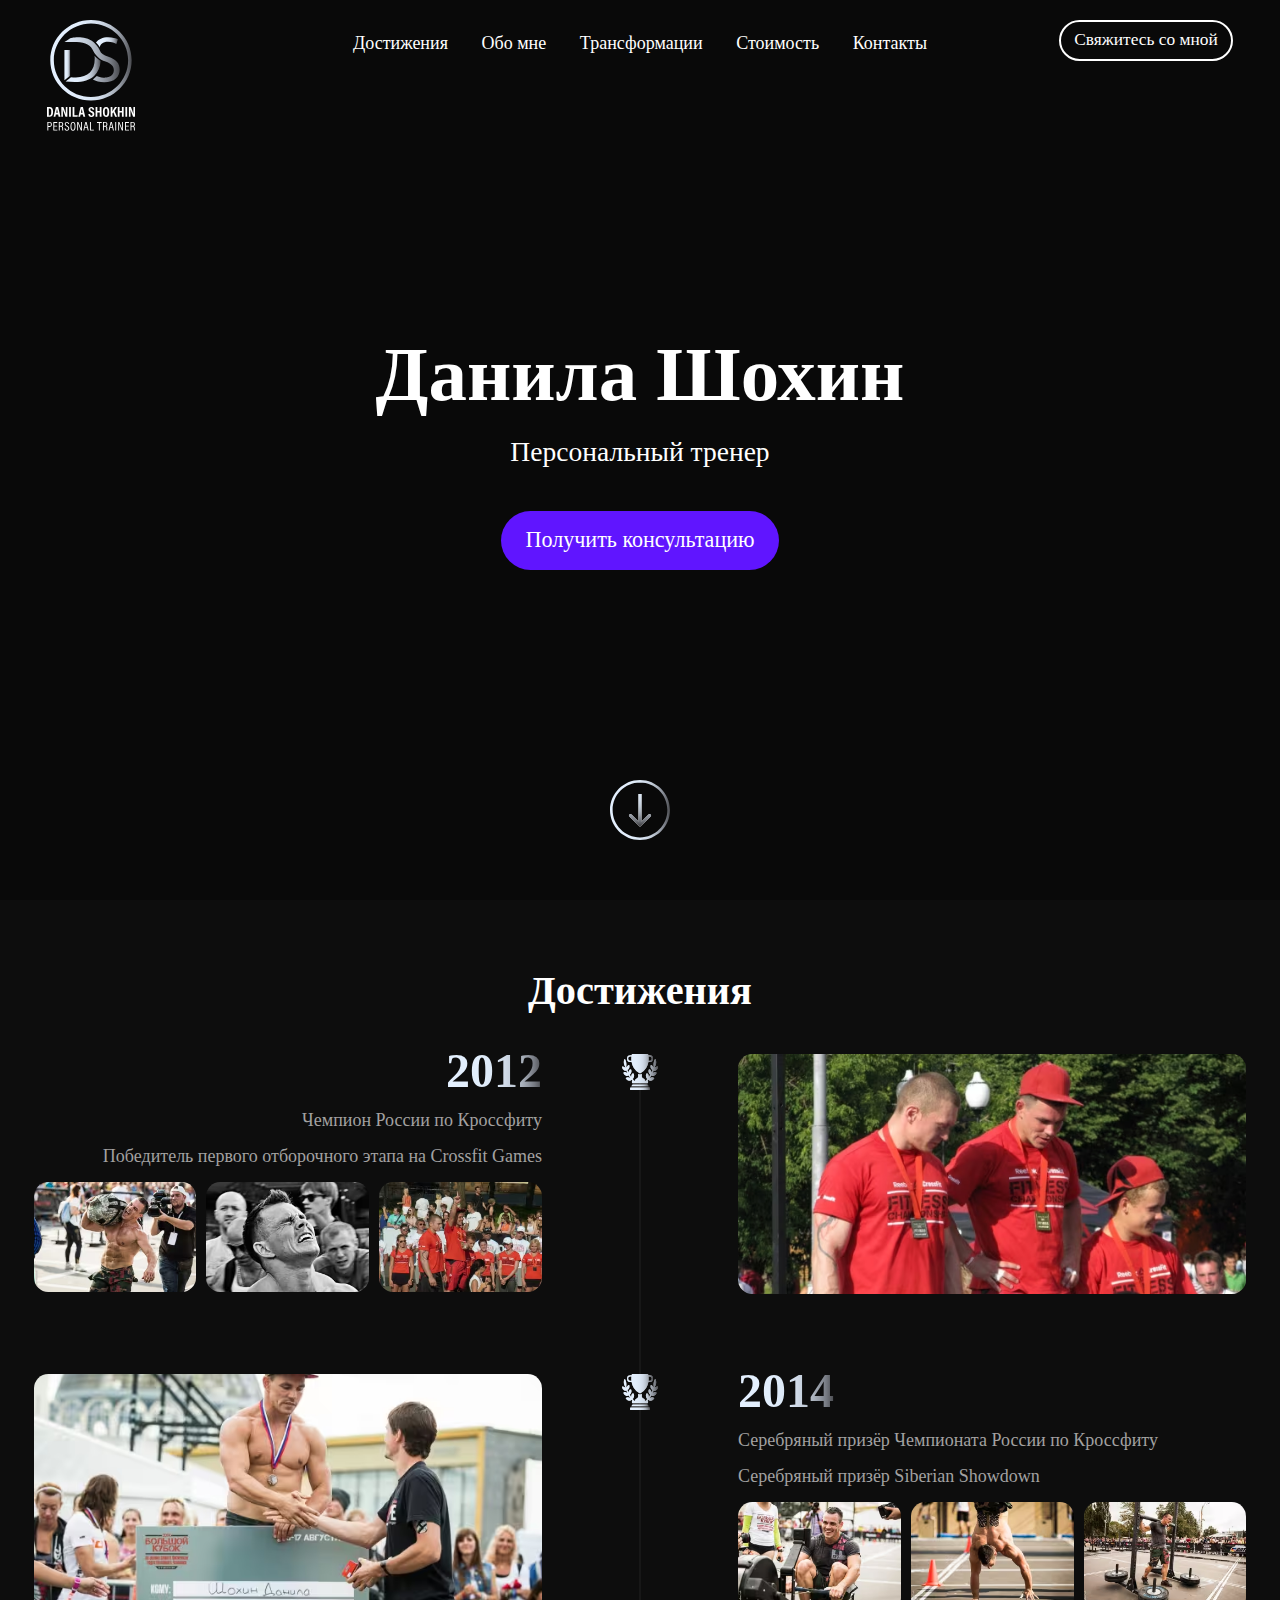
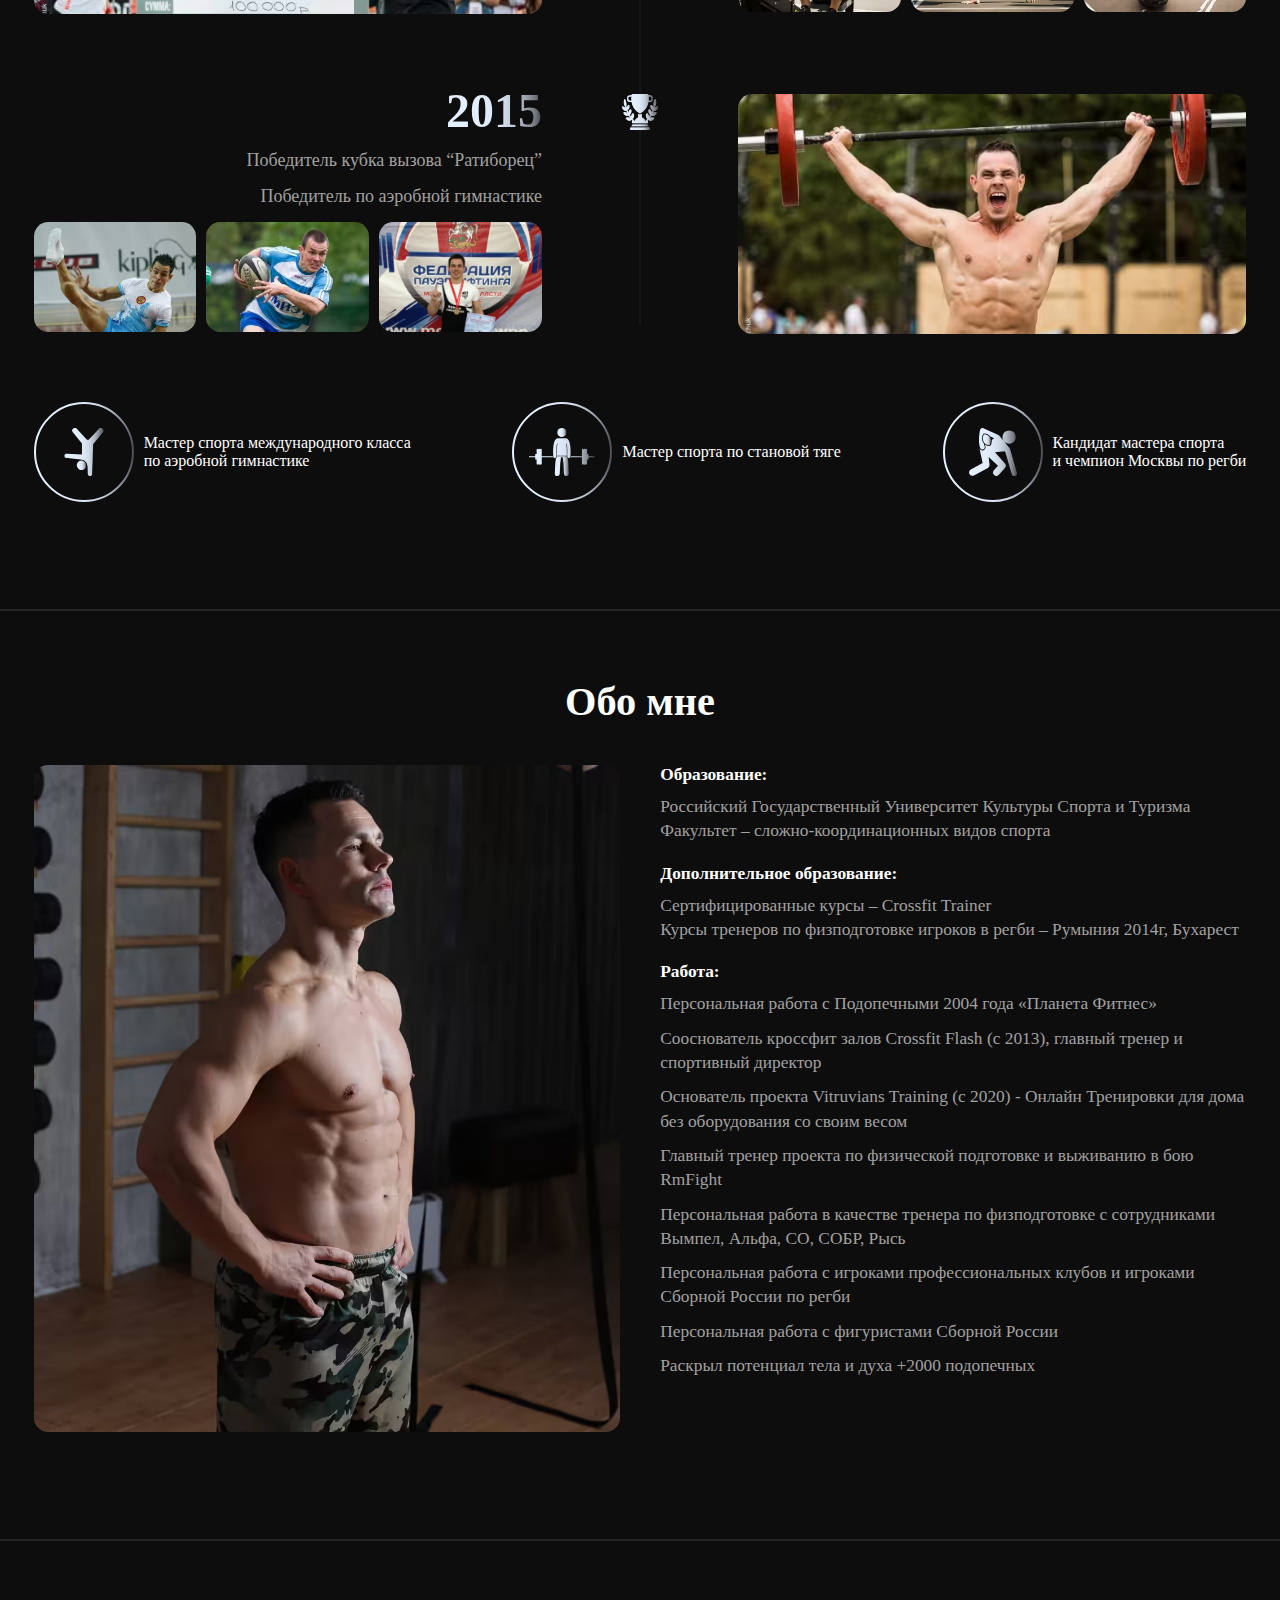
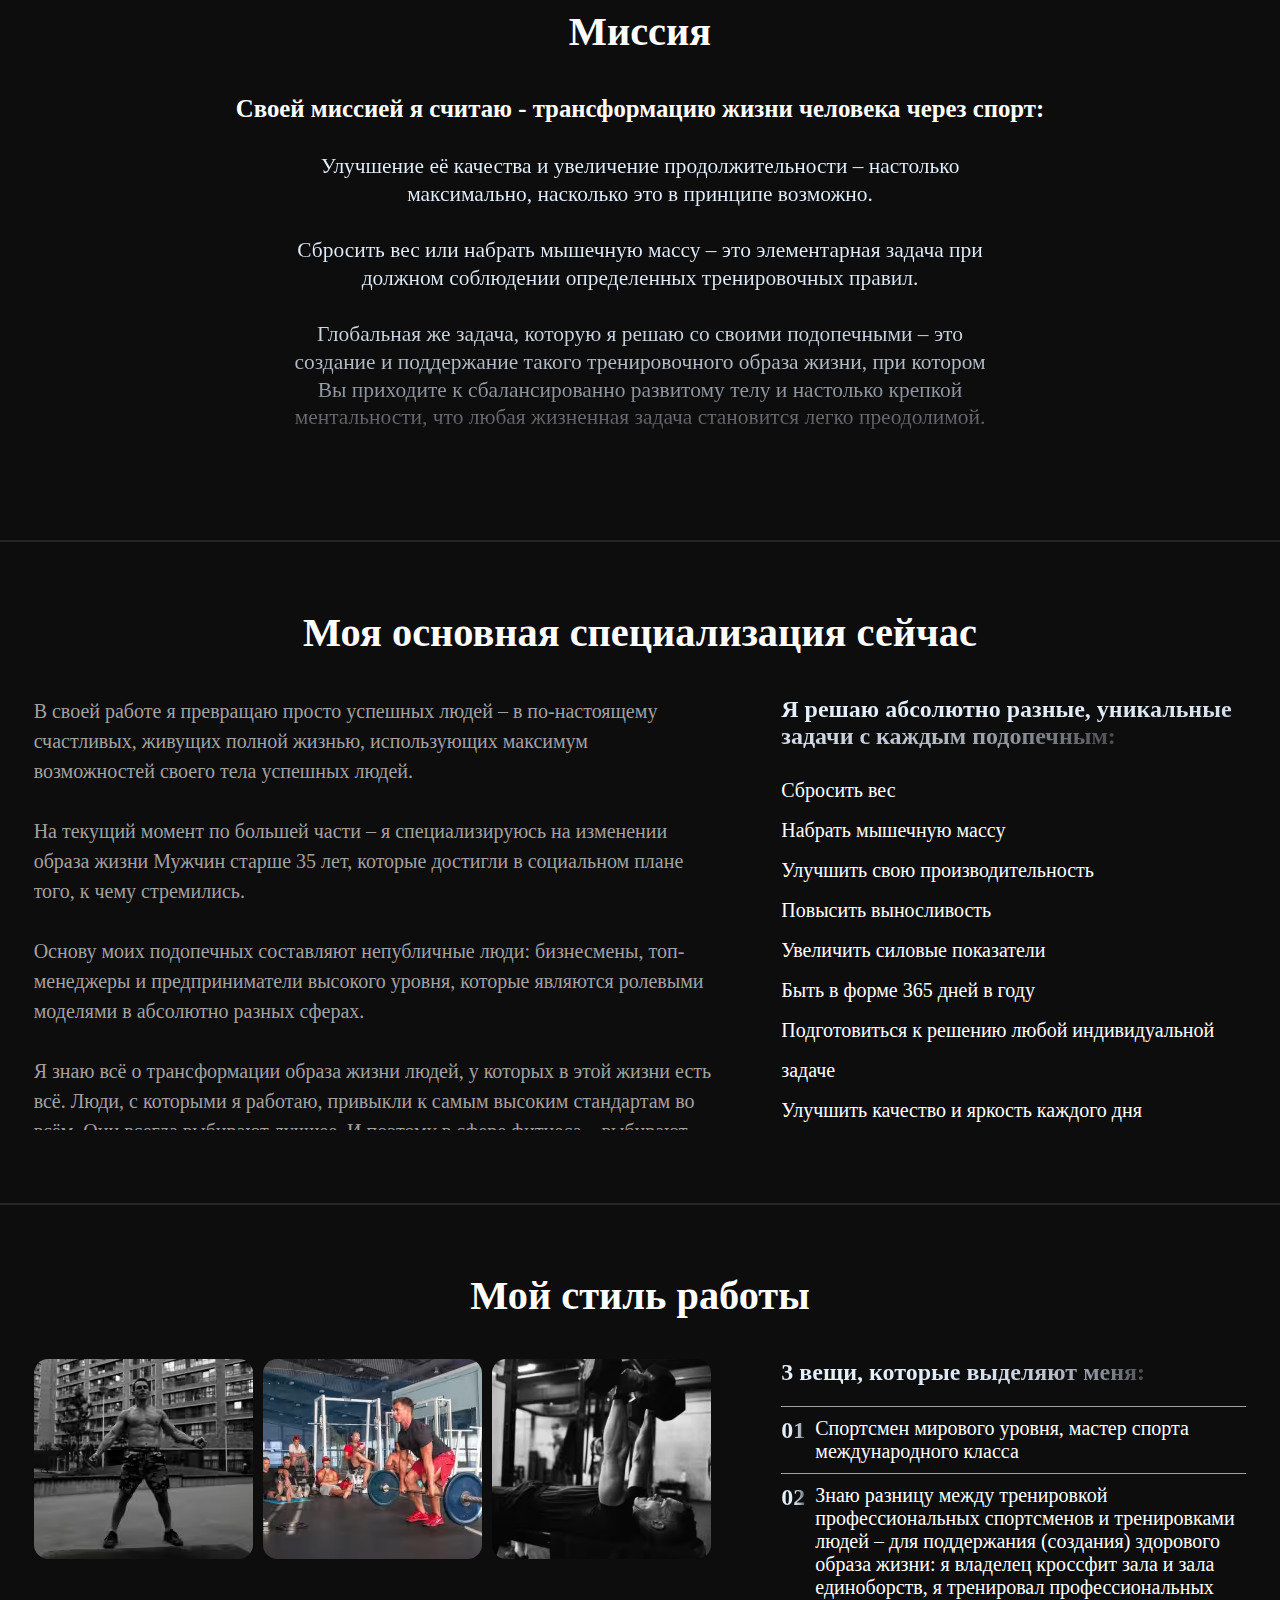
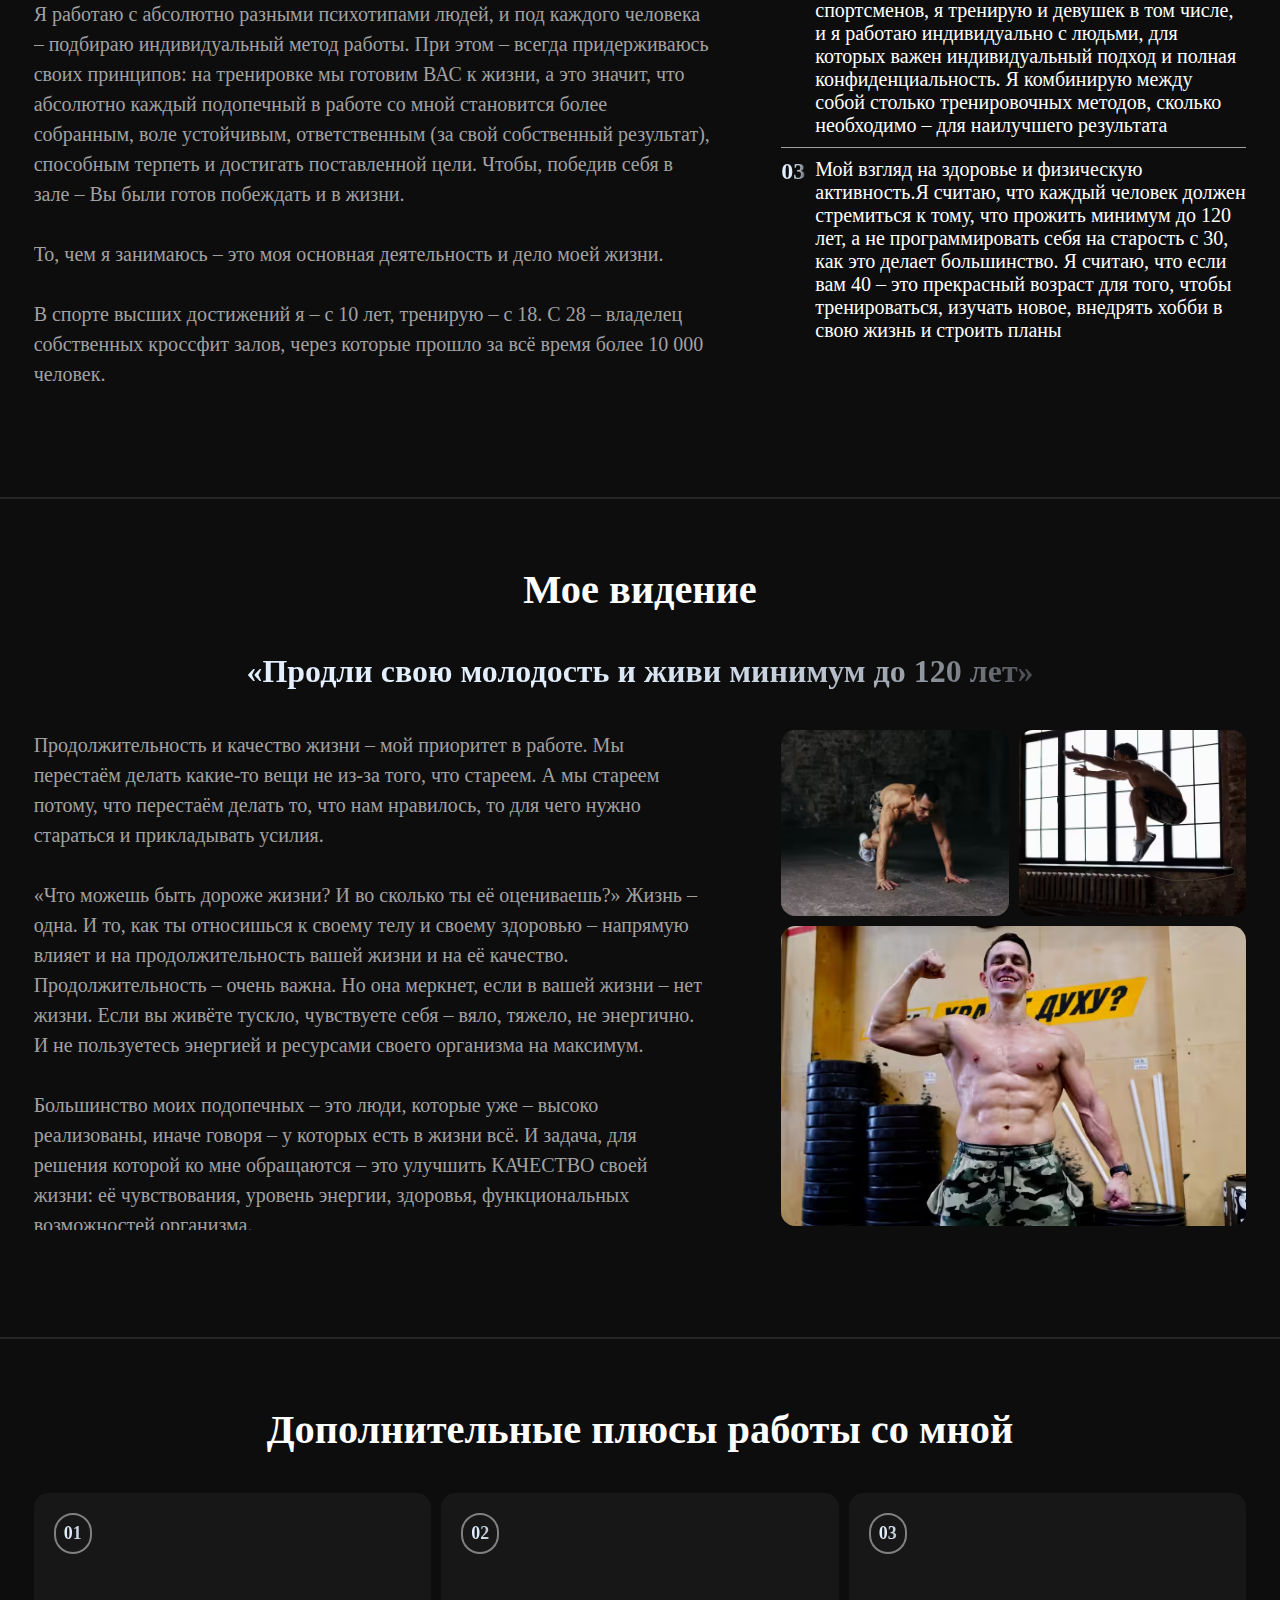
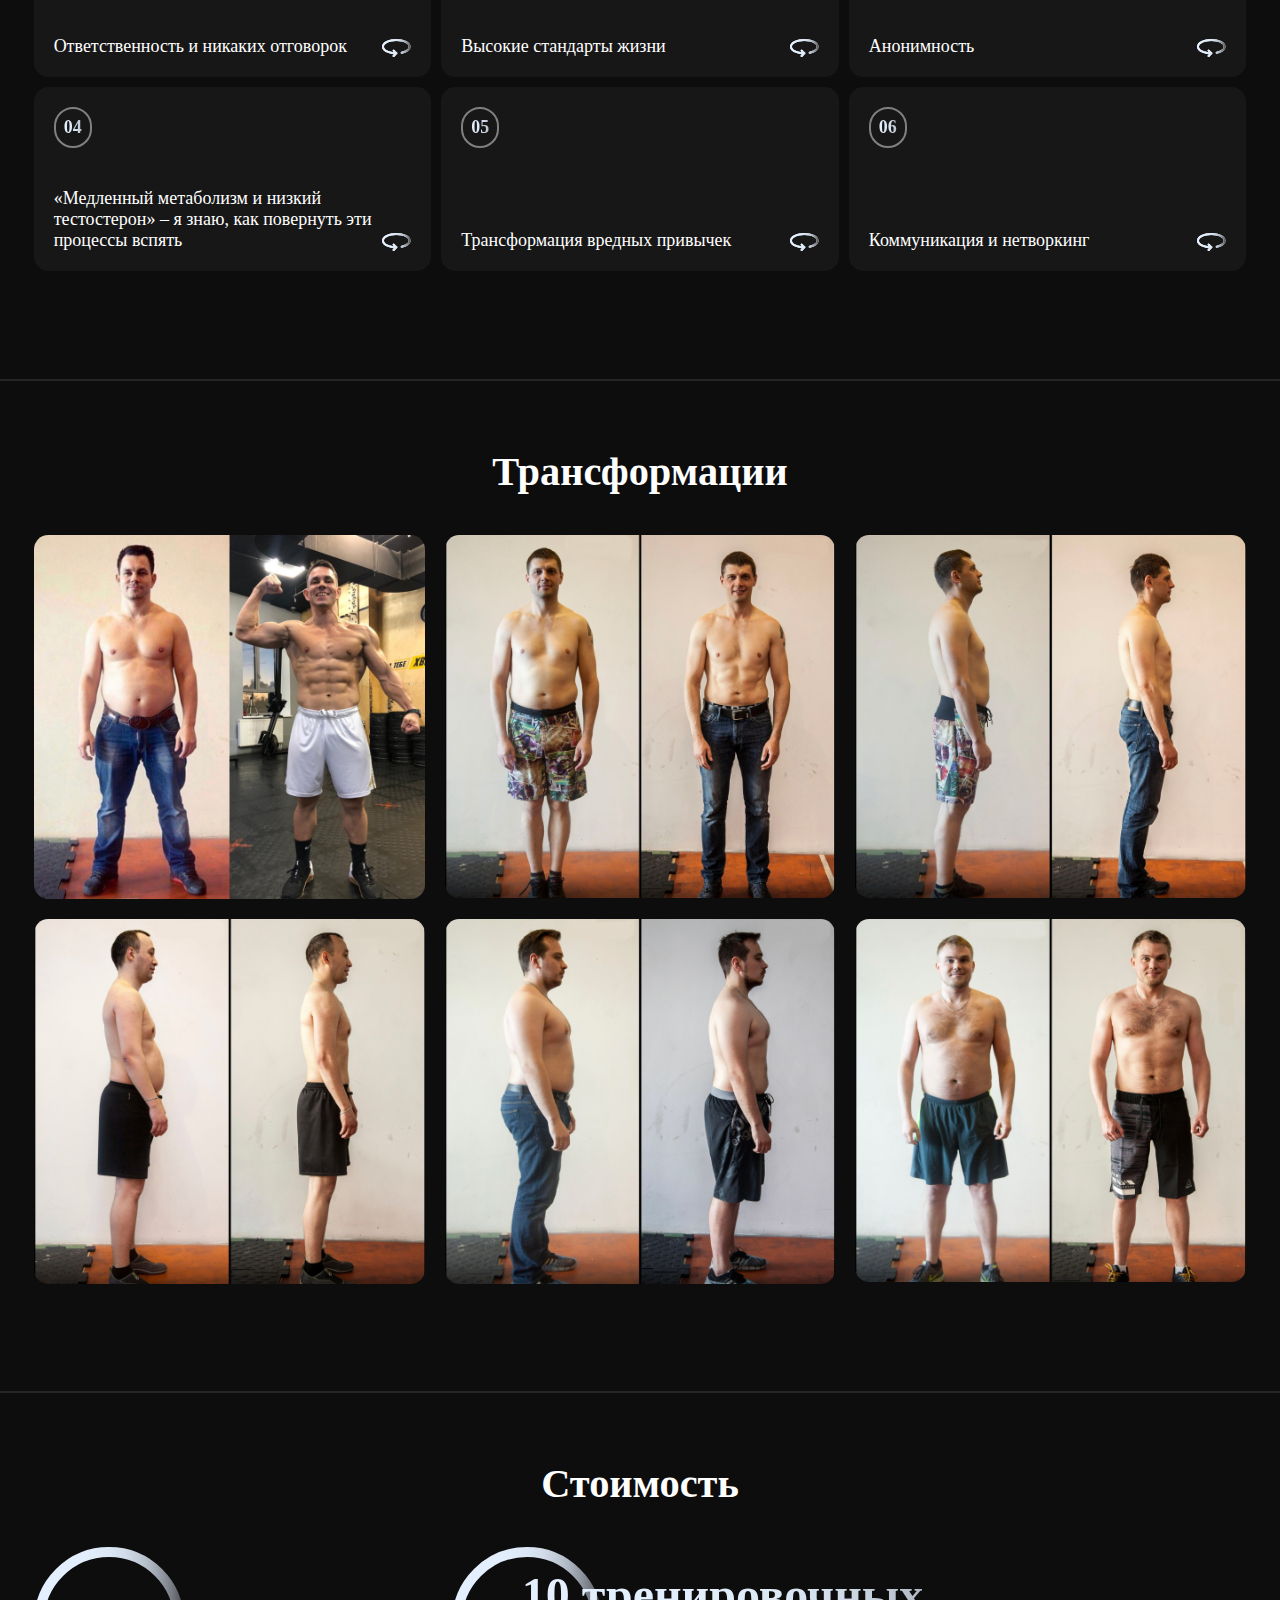
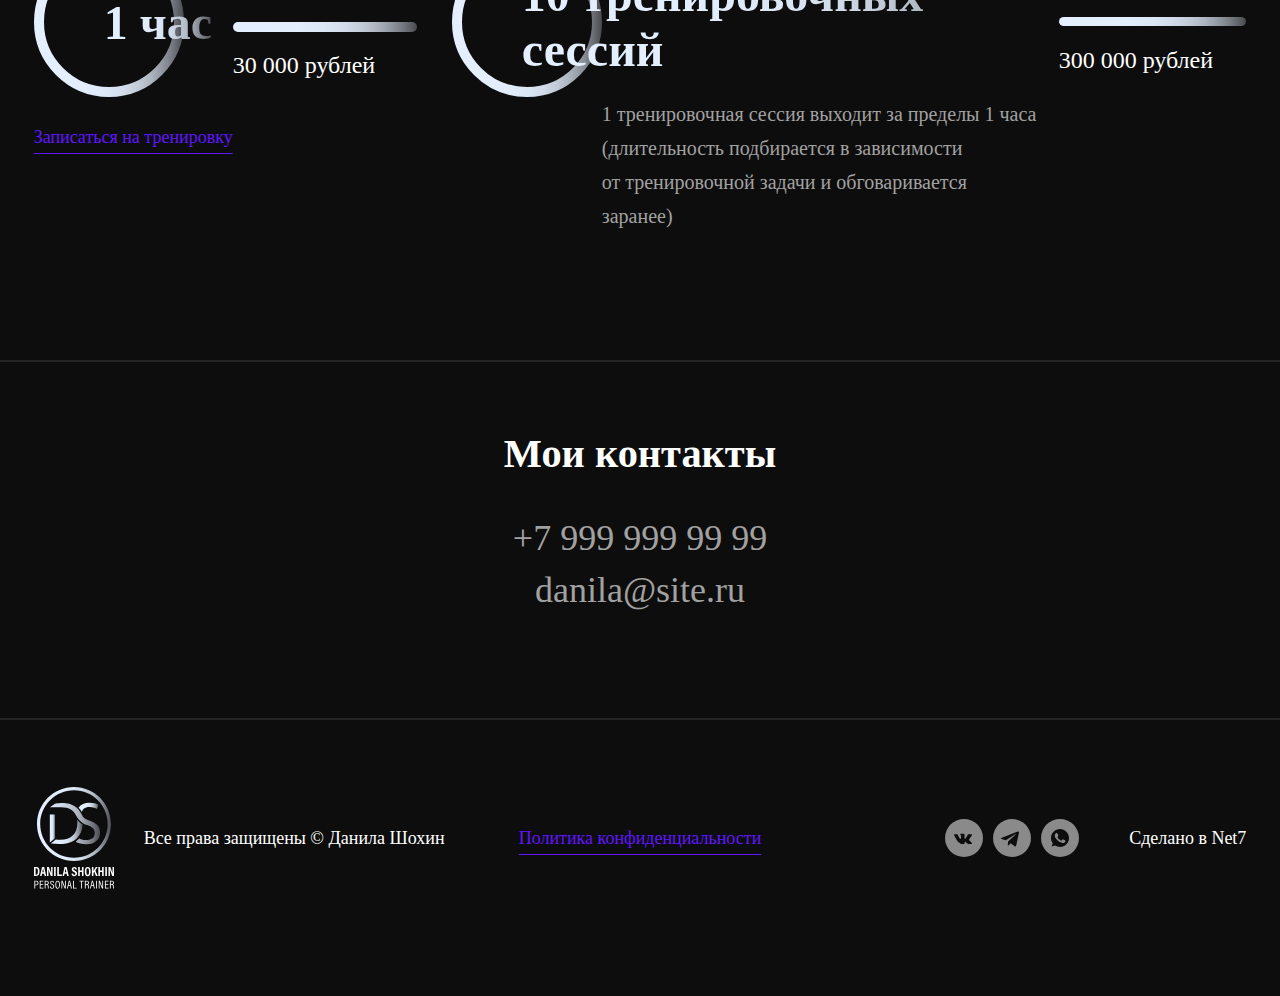
==== commit 60e92b64: "Update-02062216" ====
--- a/index.html
+++ b/index.html
@@ -276,13 +276,21 @@
 				<div class="style__grid">
 					<div class="style__col">
 						<div class="style__photo-wrap">
-							<img src="assets/img/shokhin-01_2X.jpg" alt="">
+							<picture>
+								<source srcset="assets/img/danila_17@1x.avif 1x, assets/img/danila_17@2x.avif 2x" type="image/avif">
+								<source srcset="assets/img/danila_17@1x.webp 1x, assets/img/danila_17@2x.webp 2x" type="image/webp">
+								<img src="assets/img/danila_17@1x.jpg" srcset="assets/img/danila_17@2x.jpg 2x" alt="Тренер показывает подъем штанги ученикам.">
+							</picture>
 							<picture>
 								<source srcset="assets/img/danila_14@1x.avif 1x, assets/img/danila_14@2x.avif 2x" type="image/avif">
 								<source srcset="assets/img/danila_14@1x.webp 1x, assets/img/danila_14@2x.webp 2x" type="image/webp">
 								<img src="assets/img/danila_14@1x.jpg" srcset="assets/img/danila_14@2x.jpg 2x" alt="Тренер показывает подъем штанги ученикам.">
 							</picture>
-							<img src="assets/img/shokhin-01_2X.jpg" alt="">
+							<picture>
+								<source srcset="assets/img/danila_19@1x.avif 1x, assets/img/danila_19@2x.avif 2x" type="image/avif">
+								<source srcset="assets/img/danila_19@1x.webp 1x, assets/img/danila_19@2x.webp 2x" type="image/webp">
+								<img src="assets/img/danila_19@1x.jpg" srcset="assets/img/danila_19@2x.jpg 2x" alt="Мужчина поднимает гантели.">
+							</picture>
 						</div>
 						<p>
 							Я работаю с абсолютно разными психотипами людей, и под каждого человека – подбираю индивидуальный метод работы.
@@ -327,9 +335,24 @@
 						</p>
 					</div>
 					<div class="vision__col">
-						<img src="assets/img/shokhin-02-2X.jpg" alt="">
-						<img src="assets/img/shokhin-02-2X.jpg" alt="">
-						<img src="assets/img/shokhin-02-2X.jpg" alt="">
+						<picture>
+							<source srcset="assets/img/danila_15@1x.avif 1x, assets/img/danila_15@2x.avif 2x" type="image/avif">
+							<source srcset="assets/img/danila_15@1x.webp 1x, assets/img/danila_15@2x.webp 2x" type="image/webp">
+							<img src="assets/img/danila_15@1x.jpg" srcset="assets/img/danila_15@2x.jpg 2x" alt="Мужчина тренеруется.">
+						</picture>
+						<picture>
+							<source srcset="assets/img/danila_16@1x.avif 1x, assets/img/danila_16@2x.avif 2x" type="image/avif">
+							<source srcset="assets/img/danila_16@1x.webp 1x, assets/img/danila_16@2x.webp 2x" type="image/webp">
+							<img src="assets/img/danila_16@1x.jpg" srcset="assets/img/danila_16@2x.jpg 2x" alt="Мужчина в прыжке.">
+						</picture>
+						<picture>
+							<source srcset="assets/img/danila_18_small@1x.avif 1x, assets/img/danila_18_small@2x.avif 2x" media="(max-width: 500px)" type="image/avif">
+							<source srcset="assets/img/danila_18_small@1x.webp 1x, assets/img/danila_18_small@2x.webp 2x" media="(max-width: 500px)" type="image/webp">
+							<source srcset="assets/img/danila_18_small@1x.jpg 1x, assets/img/danila_18_small@2x.jpg 2x" media="(max-width: 500x)">
+							<source srcset="assets/img/danila_18_large@1x.avif 1x, assets/img/danila_18_large@2x.avif 2x" type="image/avif">
+							<source srcset="assets/img/danila_18_large@1x.webp 1x, assets/img/danila_18_large@2x.webp 2x" type="image/webp">
+							<img src="assets/img/danila_18_large@1x.jpg" srcset="assets/img/danila_18_large@2x.jpg 2x" alt="Сильный мужчина показывает бицепс.">
+						</picture>
 					</div>
 				</div>
 			</div>
--- a/css/main.min.css
+++ b/css/main.min.css
@@ -1 +1 @@
-@font-face{font-family:"SF";src:url("../assets/fonts/SFProDisplay-Black.woff2") format("woff2"),url("../assets/fonts/SFProDisplay-Black.woff") format("woff");font-weight:900;font-style:normal}@font-face{font-family:"SF";src:url("../assets/fonts/SFProDisplay-Heavy.woff2") format("woff2"),url("../assets/fonts/SFProDisplay-Heavy.woff") format("woff");font-weight:800;font-style:normal}@font-face{font-family:"SF";src:url("../assets/fonts/SFProDisplay-Bold.woff2") format("woff2"),url("../assets/fonts/SFProDisplay-Bold.woff") format("woff");font-weight:700;font-style:normal}@font-face{font-family:"SF";src:url("../assets/fonts/SFProDisplay-Semibold.woff2") format("woff2"),url("../assets/fonts/SFProDisplay-Semibold.woff") format("woff");font-weight:600;font-style:normal}@font-face{font-family:"SF";src:url("../assets/fonts/SFProDisplay-Medium.woff2") format("woff2"),url("../assets/fonts/SFProDisplay-Medium.woff") format("woff");font-weight:500;font-style:normal}@font-face{font-family:"SF";src:url("../assets/fonts/SFProDisplay-Regular.woff2") format("woff2"),url("../assets/fonts/SFProDisplay-Regular.woff") format("woff");font-weight:400;font-style:normal}@font-face{font-family:"SF";src:url("../assets/fonts/SFProDisplay-Light.woff2") format("woff2"),url("../assets/fonts/SFProDisplay-Light.woff") format("woff");font-weight:300;font-style:normal}html{height:100%;box-sizing:border-box;font-size:62.5%;scroll-behavior:smooth}*,*::before,*::after{box-sizing:inherit;margin:0;padding:0;border:none}body{min-height:100vh;min-height:-webkit-fill-available;display:flex;flex-direction:column}main{flex-grow:1}a{display:block;text-decoration:none;color:inherit}img,picture,video,canvas,svg,span{display:block;max-width:100%}textarea{font-family:inherit}.hero{height:100vh;min-height:60rem}.progress__grid .progress__images__inner img,.progress__grid .progress__images,.hero__content,video{width:100%;height:100%}.plus__card,.about__text__item,.about__text__wrap,.progress__grid .timeline__wrap,.progress__grid .progress__col,.container,.hero__content{display:flex;flex-direction:column}.hero__content{align-items:center;justify-content:center}.transformation__grid,.plus__grid,.style__photo-wrap{display:grid;grid-template-columns:repeat(3, 1fr)}.price__item:first-of-type,.vision__col:last-of-type,.about__grid{display:grid;grid-template-columns:repeat(2, 1fr)}footer,.contacts,section{border-top:.2rem solid #252525}.progress,.hero{border-top:none}.price__item:nth-child(2) div:first-of-type div span,.price__item:first-of-type div:first-of-type span,.plus__card span,.vision__quote,.style__col:last-of-type ul li span,.style__col:last-of-type b,.specialization__col:last-of-type b,.progress__grid .year{background:linear-gradient(90deg, #E4F0FF 0%, #E2EEFC 35%, #DBE7F5 50%, #D1DBE9 61%, #C1CBD7 70%, #ADB5C0 78%, #949AA4 85%, #767A82 92%, #55575C 98%, #48494D 100%);-webkit-background-clip:text;-webkit-text-fill-color:rgba(0,0,0,0);background-clip:text}.mission p{background:linear-gradient(180deg, #E4F0FF 0%, #E2EEFC 35%, #DBE7F5 50%, #D1DBE9 61%, #C1CBD7 70%, #ADB5C0 78%, #949AA4 85%, #767A82 92%, #55575C 98%, #48494D 100%);-webkit-background-clip:text;-webkit-text-fill-color:rgba(0,0,0,0);background-clip:text}.mission p,.mission b,.btn,h2,h1{text-align:center}.plus__card span,.vision__col:first-of-type::-webkit-scrollbar-thumb,.vision__col:first-of-type::-webkit-scrollbar,.style__col:first-of-type::-webkit-scrollbar-thumb,.style__col:first-of-type::-webkit-scrollbar,.specialization__col:first-of-type::-webkit-scrollbar-thumb,.specialization__col:first-of-type::-webkit-scrollbar,.btn{border-radius:10rem}.transformation__grid img,.plus__card,.vision__col:last-of-type img,.style__photo-wrap img,.about__grid img,.progress__grid .large-img,.progress__grid .progress__images__inner img{border-radius:clamp(.2rem,.2rem + (1vw - .32rem)*1.2784,2rem)}.container__footer,.price__grid,.plus__card div,.vision__grid,.style__grid,.specialization__grid,.progress__bottom__item,.progress__bottom,.progress__grid .progress__images,.progress__grid,.header__container{display:grid}.networks,.copyright,.price__item:nth-child(2) .price__var,.price__item:nth-child(2) div:first-of-type div,.price__item:nth-child(2),.price__item:first-of-type div:first-of-type,.style__col:last-of-type ul li,nav ul{display:flex}.hero__content,header,.btn--secondary{animation-name:appearance;animation-duration:3s;animation-timing-function:ease-in-out}@keyframes appearance{0%{opacity:0}100%{opacity:1}}body{background-color:#0d0d0d;color:#fff;font-size:1.6rem;font-family:SF}.container{max-width:1440px;margin:auto;padding:clamp(4rem,4rem + (1vw - .32rem)*2.8409,8rem) clamp(2rem,2rem + (1vw - .32rem)*1.4205,4rem) clamp(8rem,8rem + (1vw - .32rem)*2.8409,12rem);align-items:center}h1{font-size:clamp(3.6rem,3.6rem + (1vw - .32rem)*4.2614,9.6rem)}h2{font-size:clamp(2.4rem,2.4rem + (1vw - .32rem)*1.7045,4.8rem);font-weight:700;margin-bottom:4rem}h3{font-size:1.8rem;font-weight:400}ul{list-style-type:none}.btn{height:fit-content;width:fit-content;font-size:clamp(1.6rem,1.6rem + (1vw - .32rem)*.142,1.8rem);font-weight:400;transition:background-color ease-in-out 300ms}.btn--primary{border:solid .2rem #fff;padding:.8rem 1.3rem .9rem;margin-left:auto}.btn--secondary{padding:1.6rem 2.4rem 1.7rem;background-color:#6015ff;font-size:clamp(1.8rem,1.8rem + (1vw - .32rem)*.4261,2.4rem)}@media(hover: hover){.btn--secondary:hover{background-color:#7542e4}.btn--primary:hover{background-color:#6015ff;border-color:#6015ff}}.link{text-decoration:underline;text-underline-offset:1rem;color:#6015ff;font-size:1.8rem;transition:color ease-in-out 300ms}.link--secondary{margin-top:3rem}@media(hover: hover){.link:hover{color:#7542e4}}header{width:100%;position:absolute;z-index:30}.header__container{grid-template-columns:1fr max-content 1fr;gap:0;align-items:stretch;justify-content:space-between;padding:2rem clamp(2rem,2rem + (1vw - .32rem)*2.8409,6rem)}nav ul{flex-direction:row;gap:clamp(2rem,2rem + (1vw - .32rem)*1.4205,4rem);align-items:stretch;justify-content:center;margin-top:1.3rem;font-size:1.8rem}.logo{width:clamp(6rem,6rem + (1vw - .32rem)*2.8409,10rem)}.navlink{height:fit-content;transition:color 300ms ease-in-out}.navlink:hover{color:#6015ff}@media(max-width: 1150px){.header__container{grid-template-columns:1fr max-content}nav{display:none}}.hero{position:relative}video{object-fit:cover}.hero__content{z-index:20;position:absolute;top:0;left:0;background:rgba(0,0,0,.3);gap:clamp(1rem,1rem + (1vw - .32rem)*.7102,2rem)}.hero__content p{font-size:clamp(1.8rem,1.8rem + (1vw - .32rem)*.9943,3.2rem);margin-bottom:clamp(2rem,2rem + (1vw - .32rem)*.7102,3rem)}.hero__content .arrow-down{position:absolute;bottom:6rem}.hero__content .arrow-down:hover img{transform:scale(1.1)}@media(max-width: 1024px){.hero{height:60vh;min-height:40rem}.arrow-down{display:none}}@media(max-width: 767px){.hero{height:50vh;min-height:40rem}}.progress__grid{grid-template-columns:1fr max-content 1fr;gap:8rem;align-items:stretch;width:100%}.progress__grid .progress__col{gap:1.5rem}.progress__grid .progress__col--first{align-items:end}.progress__grid .progress__col--second{align-items:start}.progress__grid .year{font-size:4.8rem;font-weight:600;line-height:100%;margin-top:-0.7rem;width:fit-content}.progress__grid .desc{color:#a2a1a1;font-size:1.8rem;font-weight:400}.progress__grid .desc--end{text-align:end}.progress__grid .progress__images{grid-template-columns:1fr 1fr 1fr;gap:1rem;align-items:stretch}.progress__grid .progress__images__inner{max-height:22rem}.progress__grid .progress__images__inner picture{height:100%}.progress__grid .progress__images__inner img{object-fit:cover;object-position:center top}.progress__grid .timeline__wrap{align-items:center}.progress__grid .timeline{background-color:#171717;width:.2rem;height:87rem;position:absolute;z-index:-1}.progress__grid .large-img{width:100%;height:35rem;object-fit:cover;object-position:center}.progress__bottom{grid-template-columns:max-content max-content max-content;gap:1rem;align-items:stretch;width:100%;margin-top:clamp(4rem,4rem + (1vw - .32rem)*2.8409,8rem);justify-content:space-between}.progress__bottom__item{grid-template-columns:max-content 1fr;gap:1rem;align-items:center}@media(max-width: 1280px){.progress__images__inner{height:11rem}.progress .large-img{height:24rem}}@media(max-width: 1190px){.progress__bottom__item img{width:6rem}}@media(max-width: 1024px){.progress__images__inner{height:8.5rem}.progress__bottom{grid-template-columns:1fr 1fr 1fr}.progress__bottom__item{display:flex;gap:2rem;flex-direction:column;justify-self:center}.progress__bottom__item img{width:10rem}.progress__bottom p{text-align:center}.progress__bottom p br{display:none}}@media(max-width: 885px){.progress__images__inner{height:15rem}.progress .large-img{height:40rem}.progress__grid{grid-template-columns:1fr;gap:2rem}.progress__grid .timeline__wrap{display:none}.progress .progress__col--first{align-items:center}.progress .progress__col--second{align-items:center}.progress .col-1{order:0}.progress .col-2{order:1;margin-bottom:3rem}.progress .col-3{order:4;margin-bottom:3rem}.progress .col-4{order:3}.progress .col-5{order:5}.progress .col-6{order:6}.progress .desc{text-align:center}.progress__bottom p{font-size:clamp(1.4rem,1.4rem + (1vw - .32rem)*.3571,1.6rem)}}@media(max-width: 600px){.progress .year{font-size:clamp(3.2rem,3.2rem + (1vw - .32rem)*5.7143,4.8rem);margin-top:-2rem}.progress__images__inner{height:10rem}.progress .large-img{height:30rem}}@media(max-width: 460px){.progress__images__inner{height:8rem}.progress .large-img{height:25rem}.progress__bottom{grid-template-columns:1fr;gap:4rem}.progress__bottom img{width:7rem}}@media(max-width: 375px){.progress__images__inner{height:6rem}.progress .large-img{height:20rem}}.about__grid{gap:clamp(2rem,2rem + (1vw - .32rem)*2.1307,5rem);align-items:stretch;grid-template-rows:1fr}.about__grid img{min-height:100%;object-fit:cover;object-position:center top}.about__text__wrap{gap:2rem}.about__text__item{gap:1rem}.about__text__item b,.about__text__item p{font-size:clamp(1.6rem,1.6rem + (1vw - .32rem)*.142,1.8rem)}.about__text__item p{color:#a2a1a1;line-height:140%;font-weight:300}@media(max-width: 767px){.about__grid{grid-template-columns:1fr}.about__grid img{height:40rem;width:100%}.about__text__item b,.about__text__item p{text-align:center}}@media(max-width: 460px){.about__grid img{margin-top:-2rem;height:30rem}}.mission b{font-size:clamp(1.8rem,1.8rem + (1vw - .32rem)*.7102,2.8rem);margin-bottom:3rem}.mission p{white-space:50px;font-size:clamp(1.6rem,1.6rem + (1vw - .32rem)*.5682,2.4rem);max-width:65ch;line-height:130%;font-weight:300}@media(max-width: 460px){.mission b{margin-top:-2rem}}.specialization p{font-size:2rem;font-weight:300;color:#a2a1a1;line-height:150%}.specialization__grid{grid-template-columns:1.5fr 1fr;gap:5rem;align-items:stretch;height:40rem}.specialization__col:first-of-type{overflow:auto;padding-right:2rem}.specialization__col:first-of-type::-webkit-scrollbar{background-color:#171717;width:.6rem}.specialization__col:first-of-type::-webkit-scrollbar-thumb{background-color:#a2a1a1}.specialization__col:last-of-type b{font-size:2.4rem}.specialization__col:last-of-type ul{margin-top:2rem;list-style-type:none}.specialization__col:last-of-type ul li{line-height:200%;font-size:2rem}.style__grid{grid-template-columns:1.5fr 1fr;gap:5rem;align-items:stretch;width:100%;height:63rem}.style__col:first-of-type{width:100%;overflow:auto;padding-right:2rem}.style__col:first-of-type::-webkit-scrollbar{background-color:#171717;width:.6rem}.style__col:first-of-type::-webkit-scrollbar-thumb{background-color:#a2a1a1}.style__col:first-of-type p{font-size:2rem;font-weight:300;color:#a2a1a1;line-height:150%}.style__photo-wrap{gap:1rem;margin-bottom:4rem}.style__photo-wrap img{width:100%}.style__col:last-of-type b{font-size:2.4rem}.style__col:last-of-type ul{margin-top:2rem;list-style-type:none}.style__col:last-of-type ul li{flex-direction:row;gap:1rem;align-items:stretch;padding:1rem 0;border-top:.1rem solid #a2a1a1;font-size:2rem;font-weight:400}.style__col:last-of-type ul li span{font-size:2.4rem;font-weight:900}.vision__quote{font-size:3.2rem;font-weight:800}.vision__grid{grid-template-columns:1.5fr 1fr;gap:5rem;align-items:stretch;width:100%;margin-top:4rem;height:50rem}.vision__col:first-of-type{width:100%;overflow:auto;padding-right:2rem}.vision__col:first-of-type p{font-size:2rem;font-weight:300;color:#a2a1a1;line-height:150%}.vision__col:first-of-type::-webkit-scrollbar{background-color:#171717;width:.6rem}.vision__col:first-of-type::-webkit-scrollbar-thumb{background-color:#a2a1a1}.vision__col:last-of-type{gap:1rem;align-items:stretch}.vision__col:last-of-type img{object-fit:cover;width:100%}.vision__col:last-of-type img:last-of-type{grid-column:1/3;max-height:30rem;width:100%;object-position:top}.plus__grid{width:100%;grid-template-rows:1fr 1fr;gap:1rem}.plus__card{justify-content:space-between;background-color:#171717;padding:2rem}.plus__card span{font-size:1.8rem;font-weight:800;width:fit-content;padding:.8rem;border:solid .2rem gray}.plus__card div{margin-top:4rem;grid-template-columns:1fr max-content;gap:1rem;align-items:end}.transformation__grid{gap:2rem}.price__grid{grid-template-columns:max-content 1fr;gap:2rem;align-items:start;width:100%}.price__item:first-of-type{align-items:center}.price__item:first-of-type div:first-of-type{flex-direction:row;gap:0;align-items:center}.price__item:first-of-type div:first-of-type span{font-size:4.8rem;font-weight:700;margin-left:-8rem}.price__item:first-of-type div:last-of-type{margin-top:1rem;position:relative}.price__item:first-of-type div:last-of-type span{position:absolute;top:3rem;font-size:2.4rem}.price__item:nth-child(2){flex-direction:row;gap:0;align-items:start}.price__item:nth-child(2) div:first-of-type div{flex-direction:row;gap:0;align-items:center}.price__item:nth-child(2) div:first-of-type div span{font-size:4.8rem;font-weight:700;margin-left:-8rem}.price__item:nth-child(2) div:first-of-type p{font-size:2rem;line-height:170%;margin-left:15rem;color:#a2a1a1}.price__item:nth-child(2) .price__var{position:relative;margin-top:7rem;margin-left:2rem}.price__item:nth-child(2) .price__var span{position:absolute;top:3rem;font-size:2.4rem}.contacts a{font-size:3.6rem;font-weight:500;color:#a2a1a1;transition:color ease-in-out 300ms}.contacts a:last-of-type{margin-top:1rem}.contacts a:hover{color:#fff}.container__footer{grid-template-columns:1fr auto 1fr;gap:0;align-items:center;width:100%}.copyright{flex-direction:row;gap:3rem;align-items:center}.copyright a{width:8rem}.copyright span{font-size:1.8rem}.networks{flex-direction:row;gap:1rem;align-items:center;justify-self:end}.networks a:last-of-type{margin-left:4rem;font-size:1.8rem}/*# sourceMappingURL=main.min.css.map */+@font-face{font-family:"SF";src:url("../assets/fonts/SFProDisplay-Black.woff2") format("woff2"),url("../assets/fonts/SFProDisplay-Black.woff") format("woff");font-weight:900;font-style:normal}@font-face{font-family:"SF";src:url("../assets/fonts/SFProDisplay-Heavy.woff2") format("woff2"),url("../assets/fonts/SFProDisplay-Heavy.woff") format("woff");font-weight:800;font-style:normal}@font-face{font-family:"SF";src:url("../assets/fonts/SFProDisplay-Bold.woff2") format("woff2"),url("../assets/fonts/SFProDisplay-Bold.woff") format("woff");font-weight:700;font-style:normal}@font-face{font-family:"SF";src:url("../assets/fonts/SFProDisplay-Semibold.woff2") format("woff2"),url("../assets/fonts/SFProDisplay-Semibold.woff") format("woff");font-weight:600;font-style:normal}@font-face{font-family:"SF";src:url("../assets/fonts/SFProDisplay-Medium.woff2") format("woff2"),url("../assets/fonts/SFProDisplay-Medium.woff") format("woff");font-weight:500;font-style:normal}@font-face{font-family:"SF";src:url("../assets/fonts/SFProDisplay-Regular.woff2") format("woff2"),url("../assets/fonts/SFProDisplay-Regular.woff") format("woff");font-weight:400;font-style:normal}@font-face{font-family:"SF";src:url("../assets/fonts/SFProDisplay-Light.woff2") format("woff2"),url("../assets/fonts/SFProDisplay-Light.woff") format("woff");font-weight:300;font-style:normal}html{height:100%;box-sizing:border-box;font-size:62.5%;scroll-behavior:smooth}*,*::before,*::after{box-sizing:inherit;margin:0;padding:0;border:none}body{min-height:100vh;min-height:-webkit-fill-available;display:flex;flex-direction:column}main{flex-grow:1}a{display:block;text-decoration:none;color:inherit}img,picture,video,canvas,svg,span{display:block;max-width:100%}textarea{font-family:inherit}.hero{height:100vh;min-height:60rem}.progress__grid .progress__images__inner img,.progress__grid .progress__images,.hero__content,video{width:100%;height:100%}.plus__card,.about__text__item,.about__text__wrap,.progress__grid .timeline__wrap,.progress__grid .progress__col,.container,.hero__content{display:flex;flex-direction:column}.hero__content{align-items:center;justify-content:center}.transformation__grid,.plus__grid,.style__photo-wrap{display:grid;grid-template-columns:repeat(3, 1fr)}.price__item:first-of-type,.vision__col:last-of-type,.about__grid{display:grid;grid-template-columns:repeat(2, 1fr)}footer,.contacts,section{border-top:.2rem solid #252525}.progress,.hero{border-top:none}.price__item:nth-child(2) div:first-of-type div span,.price__item:first-of-type div:first-of-type span,.plus__card span,.vision__quote,.style__col:last-of-type ul li span,.style__col:last-of-type b,.specialization__col:last-of-type b,.progress__grid .year{background:linear-gradient(90deg, #E4F0FF 0%, #E2EEFC 35%, #DBE7F5 50%, #D1DBE9 61%, #C1CBD7 70%, #ADB5C0 78%, #949AA4 85%, #767A82 92%, #55575C 98%, #48494D 100%);-webkit-background-clip:text;-webkit-text-fill-color:rgba(0,0,0,0);background-clip:text}.mission p{background:linear-gradient(180deg, #E4F0FF 0%, #E2EEFC 35%, #DBE7F5 50%, #D1DBE9 61%, #C1CBD7 70%, #ADB5C0 78%, #949AA4 85%, #767A82 92%, #55575C 98%, #48494D 100%);-webkit-background-clip:text;-webkit-text-fill-color:rgba(0,0,0,0);background-clip:text}.mission p,.mission b,.btn,h2,h1{text-align:center}.plus__card span,.vision__col:first-of-type::-webkit-scrollbar-thumb,.vision__col:first-of-type::-webkit-scrollbar,.style__col:first-of-type::-webkit-scrollbar-thumb,.style__col:first-of-type::-webkit-scrollbar,.specialization__col:first-of-type::-webkit-scrollbar-thumb,.specialization__col:first-of-type::-webkit-scrollbar,.btn{border-radius:10rem}.transformation__grid img,.plus__card,.vision__col:last-of-type img,.style__photo-wrap img,.about__grid img,.progress__grid .large-img,.progress__grid .progress__images__inner img{border-radius:clamp(.2rem,.2rem + (1vw - .32rem)*1.2784,2rem)}.container__footer,.price__grid,.plus__card div,.vision__grid,.style__grid,.specialization__grid,.progress__bottom__item,.progress__bottom,.progress__grid .progress__images,.progress__grid,.header__container{display:grid}.networks,.copyright,.price__item:nth-child(2) .price__var,.price__item:nth-child(2) div:first-of-type div,.price__item:nth-child(2),.price__item:first-of-type div:first-of-type,.style__col:last-of-type ul li,nav ul{display:flex}.hero__content,header,.btn--secondary{animation-name:appearance;animation-duration:3s;animation-timing-function:ease-in-out}@keyframes appearance{0%{opacity:0}100%{opacity:1}}body{background-color:#0d0d0d;color:#fff;font-size:1.6rem;font-family:SF}.container{max-width:1440px;margin:auto;padding:clamp(4rem,4rem + (1vw - .32rem)*2.8409,8rem) clamp(2rem,2rem + (1vw - .32rem)*1.4205,4rem) clamp(8rem,8rem + (1vw - .32rem)*2.8409,12rem);align-items:center}h1{font-size:clamp(3.6rem,3.6rem + (1vw - .32rem)*4.2614,9.6rem)}h2{font-size:clamp(2.4rem,2.4rem + (1vw - .32rem)*1.7045,4.8rem);font-weight:700;margin-bottom:4rem}h3{font-size:1.8rem;font-weight:400}ul{list-style-type:none}.btn{height:fit-content;width:fit-content;font-size:clamp(1.6rem,1.6rem + (1vw - .32rem)*.142,1.8rem);font-weight:400;transition:background-color ease-in-out 300ms}.btn--primary{border:solid .2rem #fff;padding:.8rem 1.3rem .9rem;margin-left:auto}.btn--secondary{padding:1.6rem 2.4rem 1.7rem;background-color:#6015ff;font-size:clamp(1.8rem,1.8rem + (1vw - .32rem)*.4261,2.4rem)}@media(hover: hover){.btn--secondary:hover{background-color:#7542e4}.btn--primary:hover{background-color:#6015ff;border-color:#6015ff}}.link{text-decoration:underline;text-underline-offset:1rem;color:#6015ff;font-size:1.8rem;transition:color ease-in-out 300ms}.link--secondary{margin-top:3rem}@media(hover: hover){.link:hover{color:#7542e4}}header{width:100%;position:absolute;z-index:30}.header__container{grid-template-columns:1fr max-content 1fr;gap:0;align-items:stretch;justify-content:space-between;padding:2rem clamp(2rem,2rem + (1vw - .32rem)*2.8409,6rem)}nav ul{flex-direction:row;gap:clamp(2rem,2rem + (1vw - .32rem)*1.4205,4rem);align-items:stretch;justify-content:center;margin-top:1.3rem;font-size:1.8rem}.logo{width:clamp(6rem,6rem + (1vw - .32rem)*2.8409,10rem)}.navlink{height:fit-content;transition:color 300ms ease-in-out}.navlink:hover{color:#6015ff}@media(max-width: 1150px){.header__container{grid-template-columns:1fr max-content}nav{display:none}}.hero{position:relative}video{object-fit:cover}.hero__content{z-index:20;position:absolute;top:0;left:0;background:rgba(0,0,0,.3);gap:clamp(1rem,1rem + (1vw - .32rem)*.7102,2rem)}.hero__content p{font-size:clamp(1.8rem,1.8rem + (1vw - .32rem)*.9943,3.2rem);margin-bottom:clamp(2rem,2rem + (1vw - .32rem)*.7102,3rem)}.hero__content .arrow-down{position:absolute;bottom:6rem}.hero__content .arrow-down:hover img{transform:scale(1.1)}@media(max-width: 1024px){.hero{height:60vh;min-height:40rem}.arrow-down{display:none}}@media(max-width: 767px){.hero{height:50vh;min-height:40rem}}.progress__grid{grid-template-columns:1fr max-content 1fr;gap:8rem;align-items:stretch;width:100%}.progress__grid .progress__col{gap:1.5rem}.progress__grid .progress__col--first{align-items:end}.progress__grid .progress__col--second{align-items:start}.progress__grid .year{font-size:4.8rem;font-weight:600;line-height:100%;margin-top:-0.7rem;width:fit-content}.progress__grid .desc{color:#a2a1a1;font-size:1.8rem;font-weight:400}.progress__grid .desc--end{text-align:end}.progress__grid .progress__images{grid-template-columns:1fr 1fr 1fr;gap:1rem;align-items:stretch}.progress__grid .progress__images__inner{max-height:22rem}.progress__grid .progress__images__inner picture{height:100%}.progress__grid .progress__images__inner img{object-fit:cover;object-position:center top}.progress__grid .timeline__wrap{align-items:center}.progress__grid .timeline{background-color:#171717;width:.2rem;height:87rem;position:absolute;z-index:-1}.progress__grid .large-img{width:100%;height:35rem;object-fit:cover;object-position:center}.progress__bottom{grid-template-columns:max-content max-content max-content;gap:1rem;align-items:stretch;width:100%;margin-top:clamp(4rem,4rem + (1vw - .32rem)*2.8409,8rem);justify-content:space-between}.progress__bottom__item{grid-template-columns:max-content 1fr;gap:1rem;align-items:center}@media(max-width: 1280px){.progress__images__inner{height:11rem}.progress .large-img{height:24rem}}@media(max-width: 1190px){.progress__bottom__item img{width:6rem}}@media(max-width: 1024px){.progress__images__inner{height:8.5rem}.progress__bottom{grid-template-columns:1fr 1fr 1fr}.progress__bottom__item{display:flex;gap:2rem;flex-direction:column;justify-self:center}.progress__bottom__item img{width:10rem}.progress__bottom p{text-align:center}.progress__bottom p br{display:none}}@media(max-width: 885px){.progress__images__inner{height:15rem}.progress .large-img{height:40rem}.progress__grid{grid-template-columns:1fr;gap:2rem}.progress__grid .timeline__wrap{display:none}.progress .progress__col--first{align-items:center}.progress .progress__col--second{align-items:center}.progress .col-1{order:0}.progress .col-2{order:1;margin-bottom:3rem}.progress .col-3{order:4;margin-bottom:3rem}.progress .col-4{order:3}.progress .col-5{order:5}.progress .col-6{order:6}.progress .desc{text-align:center}.progress__bottom p{font-size:clamp(1.4rem,1.4rem + (1vw - .32rem)*.3571,1.6rem)}}@media(max-width: 600px){.progress .year{font-size:clamp(3.2rem,3.2rem + (1vw - .32rem)*5.7143,4.8rem);margin-top:-2rem}.progress__images__inner{height:10rem}.progress .large-img{height:30rem}}@media(max-width: 460px){.progress__images__inner{height:8rem}.progress .large-img{height:25rem}.progress__bottom{grid-template-columns:1fr;gap:4rem}.progress__bottom img{width:7rem}}@media(max-width: 375px){.progress__images__inner{height:6rem}.progress .large-img{height:20rem}}.about__grid{gap:clamp(2rem,2rem + (1vw - .32rem)*2.1307,5rem);align-items:stretch;grid-template-rows:1fr}.about__grid img{min-height:100%;object-fit:cover;object-position:center top}.about__text__wrap{gap:2rem}.about__text__item{gap:1rem}.about__text__item b,.about__text__item p{font-size:clamp(1.6rem,1.6rem + (1vw - .32rem)*.142,1.8rem)}.about__text__item p{color:#a2a1a1;line-height:140%;font-weight:300}@media(max-width: 767px){.about__grid{grid-template-columns:1fr}.about__grid img{height:60rem;width:100%}.about__text__item b,.about__text__item p{text-align:center}}@media(max-width: 460px){.about__grid img{margin-top:-2rem;height:30rem}}.mission b{font-size:clamp(1.8rem,1.8rem + (1vw - .32rem)*.7102,2.8rem);margin-bottom:3rem}.mission p{white-space:50px;font-size:clamp(1.6rem,1.6rem + (1vw - .32rem)*.5682,2.4rem);max-width:65ch;line-height:130%;font-weight:300}@media(max-width: 460px){.mission b{margin-top:-2rem}}.specialization p{font-size:2rem;font-weight:300;color:#a2a1a1;line-height:150%}.specialization__grid{grid-template-columns:1.5fr 1fr;gap:5rem;align-items:stretch;height:40rem}.specialization__col:first-of-type{overflow:auto;padding-right:2rem}.specialization__col:first-of-type::-webkit-scrollbar{background-color:#171717;width:.6rem}.specialization__col:first-of-type::-webkit-scrollbar-thumb{background-color:#a2a1a1}.specialization__col:last-of-type b{font-size:2.4rem}.specialization__col:last-of-type ul{margin-top:2rem;list-style-type:none}.specialization__col:last-of-type ul li{line-height:200%;font-size:2rem}.style__grid{grid-template-columns:1.5fr 1fr;gap:5rem;align-items:stretch;width:100%;height:63rem}.style__col:first-of-type{width:100%;overflow:auto;padding-right:2rem}.style__col:first-of-type::-webkit-scrollbar{background-color:#171717;width:.6rem}.style__col:first-of-type::-webkit-scrollbar-thumb{background-color:#a2a1a1}.style__col:first-of-type p{font-size:2rem;font-weight:300;color:#a2a1a1;line-height:150%}.style__photo-wrap{gap:1rem;margin-bottom:4rem}.style__photo-wrap img{width:100%;height:20rem;object-fit:cover}.style__col:last-of-type b{font-size:2.4rem}.style__col:last-of-type ul{margin-top:2rem;list-style-type:none}.style__col:last-of-type ul li{flex-direction:row;gap:1rem;align-items:stretch;padding:1rem 0;border-top:.1rem solid #a2a1a1;font-size:2rem;font-weight:400}.style__col:last-of-type ul li span{font-size:2.4rem;font-weight:900}.vision__quote{font-size:3.2rem;font-weight:800}.vision__grid{grid-template-columns:1.5fr 1fr;gap:5rem;align-items:stretch;width:100%;margin-top:4rem;height:50rem}.vision__col:first-of-type{width:100%;overflow:auto;padding-right:2rem}.vision__col:first-of-type p{font-size:2rem;font-weight:300;color:#a2a1a1;line-height:150%}.vision__col:first-of-type::-webkit-scrollbar{background-color:#171717;width:.6rem}.vision__col:first-of-type::-webkit-scrollbar-thumb{background-color:#a2a1a1}.vision__col:last-of-type{gap:1rem;align-items:stretch}.vision__col:last-of-type img{object-fit:cover;width:100%;height:100%}.vision__col:last-of-type picture:last-of-type{width:100%;grid-column:1/3}.vision__col:last-of-type picture:last-of-type img{max-height:30rem;object-position:top}.plus__grid{width:100%;grid-template-rows:1fr 1fr;gap:1rem}.plus__card{justify-content:space-between;background-color:#171717;padding:2rem}.plus__card span{font-size:1.8rem;font-weight:800;width:fit-content;padding:.8rem;border:solid .2rem gray}.plus__card div{margin-top:4rem;grid-template-columns:1fr max-content;gap:1rem;align-items:end}.transformation__grid{gap:2rem}.price__grid{grid-template-columns:max-content 1fr;gap:2rem;align-items:start;width:100%}.price__item:first-of-type{align-items:center}.price__item:first-of-type div:first-of-type{flex-direction:row;gap:0;align-items:center}.price__item:first-of-type div:first-of-type span{font-size:4.8rem;font-weight:700;margin-left:-8rem}.price__item:first-of-type div:last-of-type{margin-top:1rem;position:relative}.price__item:first-of-type div:last-of-type span{position:absolute;top:3rem;font-size:2.4rem}.price__item:nth-child(2){flex-direction:row;gap:0;align-items:start}.price__item:nth-child(2) div:first-of-type div{flex-direction:row;gap:0;align-items:center}.price__item:nth-child(2) div:first-of-type div span{font-size:4.8rem;font-weight:700;margin-left:-8rem}.price__item:nth-child(2) div:first-of-type p{font-size:2rem;line-height:170%;margin-left:15rem;color:#a2a1a1}.price__item:nth-child(2) .price__var{position:relative;margin-top:7rem;margin-left:2rem}.price__item:nth-child(2) .price__var span{position:absolute;top:3rem;font-size:2.4rem}.contacts a{font-size:3.6rem;font-weight:500;color:#a2a1a1;transition:color ease-in-out 300ms}.contacts a:last-of-type{margin-top:1rem}.contacts a:hover{color:#fff}.container__footer{grid-template-columns:1fr auto 1fr;gap:0;align-items:center;width:100%}.copyright{flex-direction:row;gap:3rem;align-items:center}.copyright a{width:8rem}.copyright span{font-size:1.8rem}.networks{flex-direction:row;gap:1rem;align-items:center;justify-self:end}.networks a:last-of-type{margin-left:4rem;font-size:1.8rem}/*# sourceMappingURL=main.min.css.map */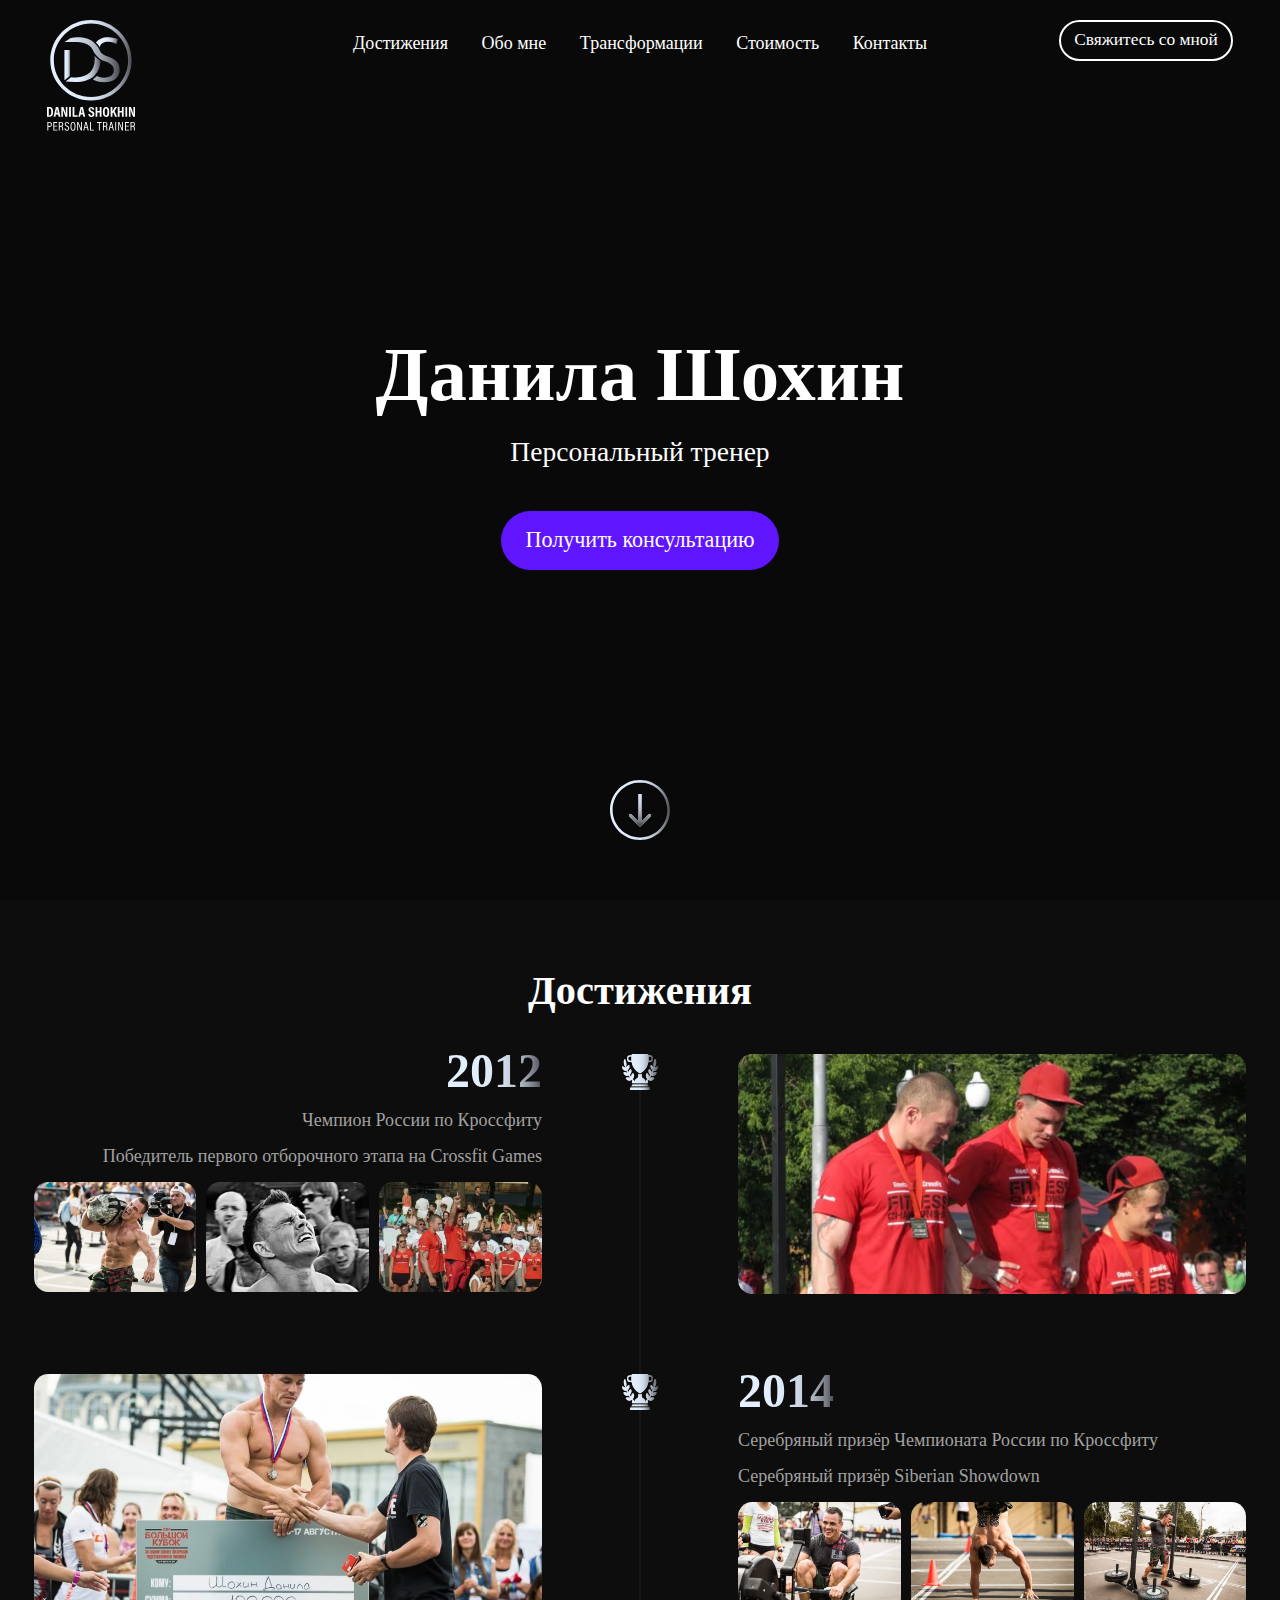
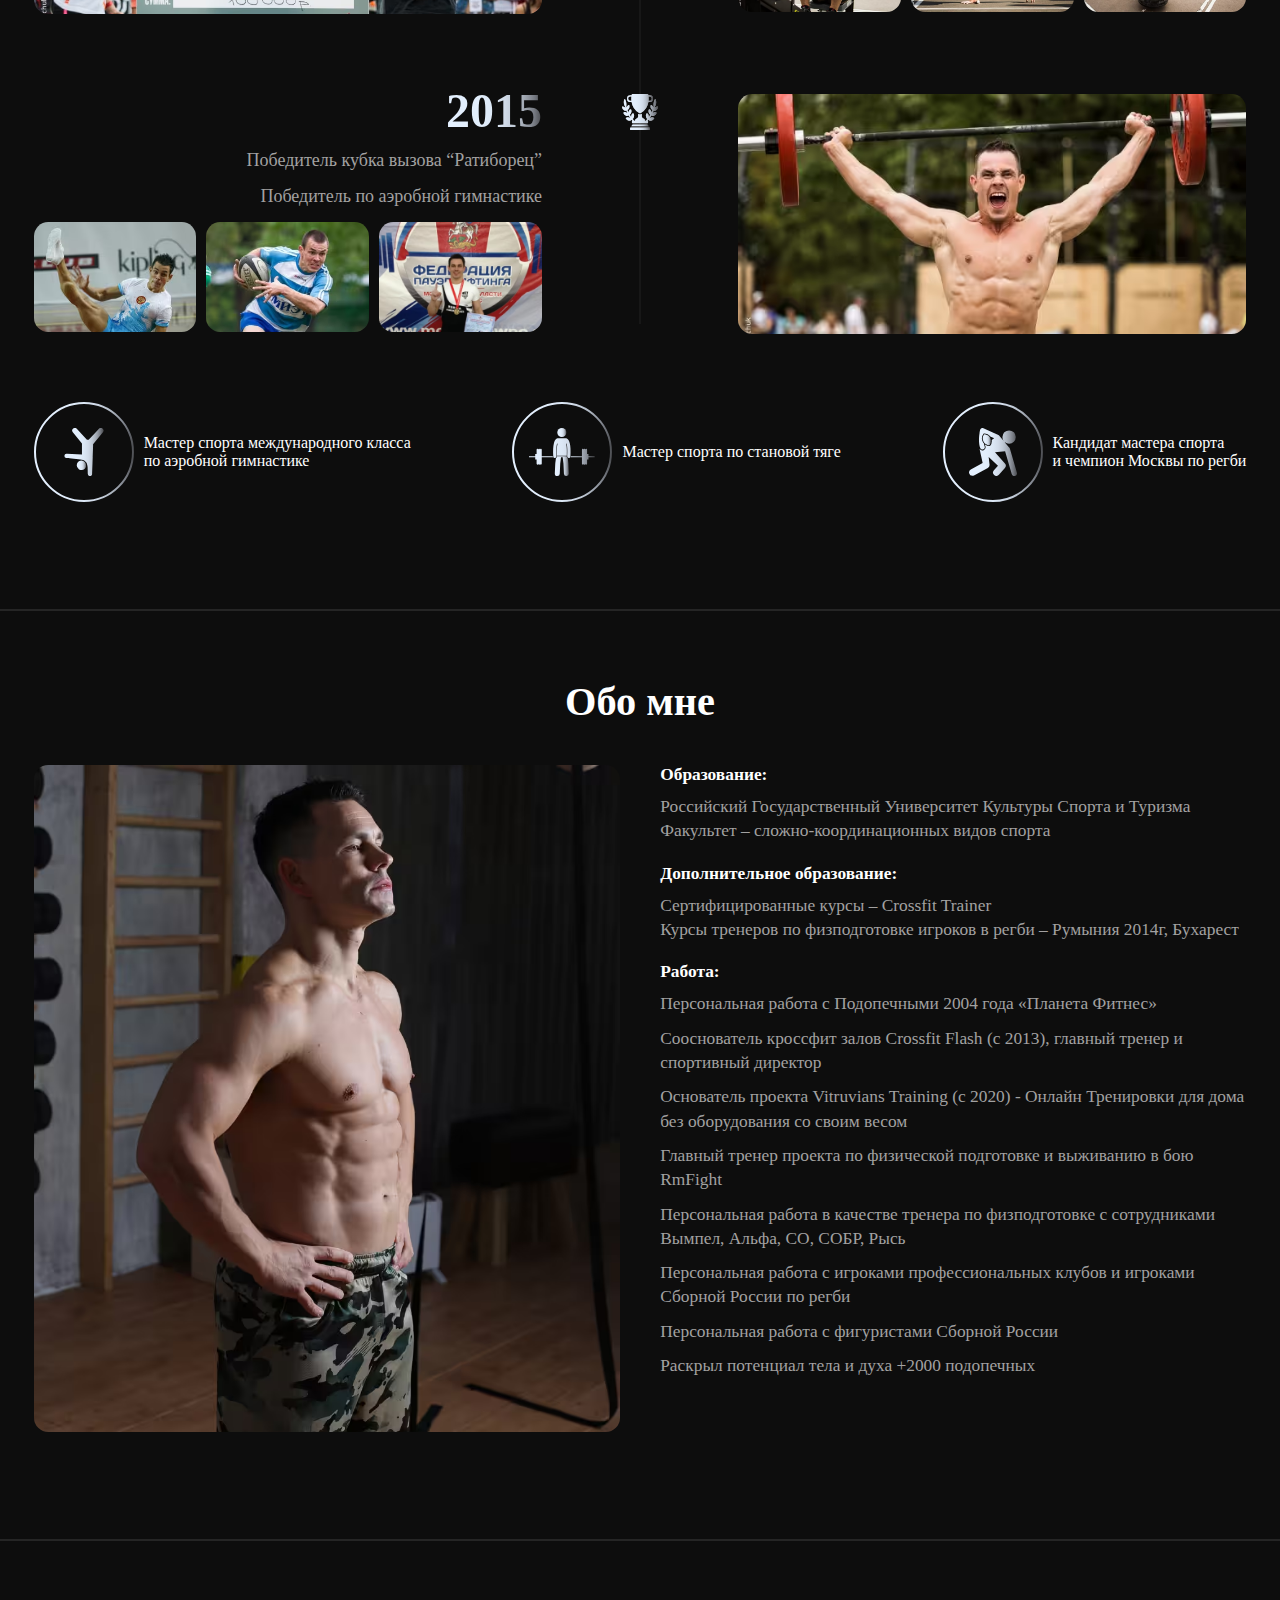
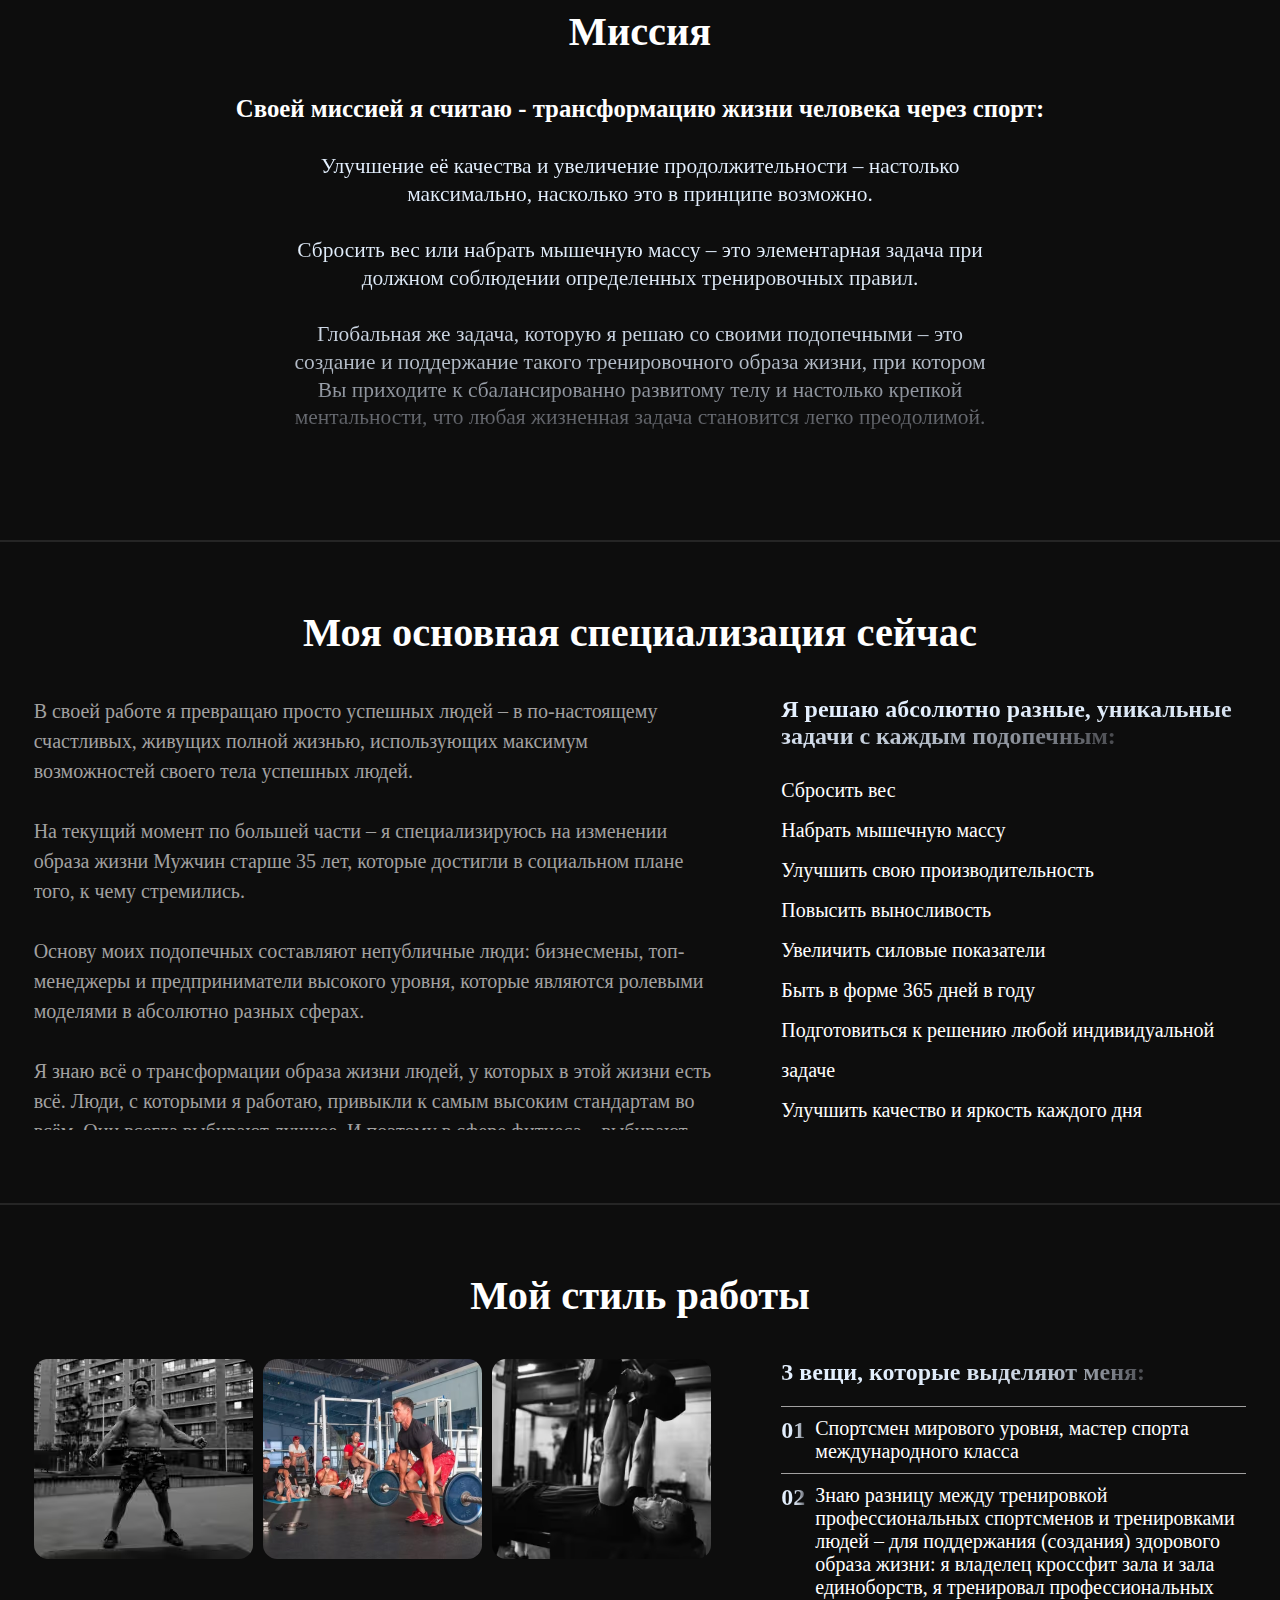
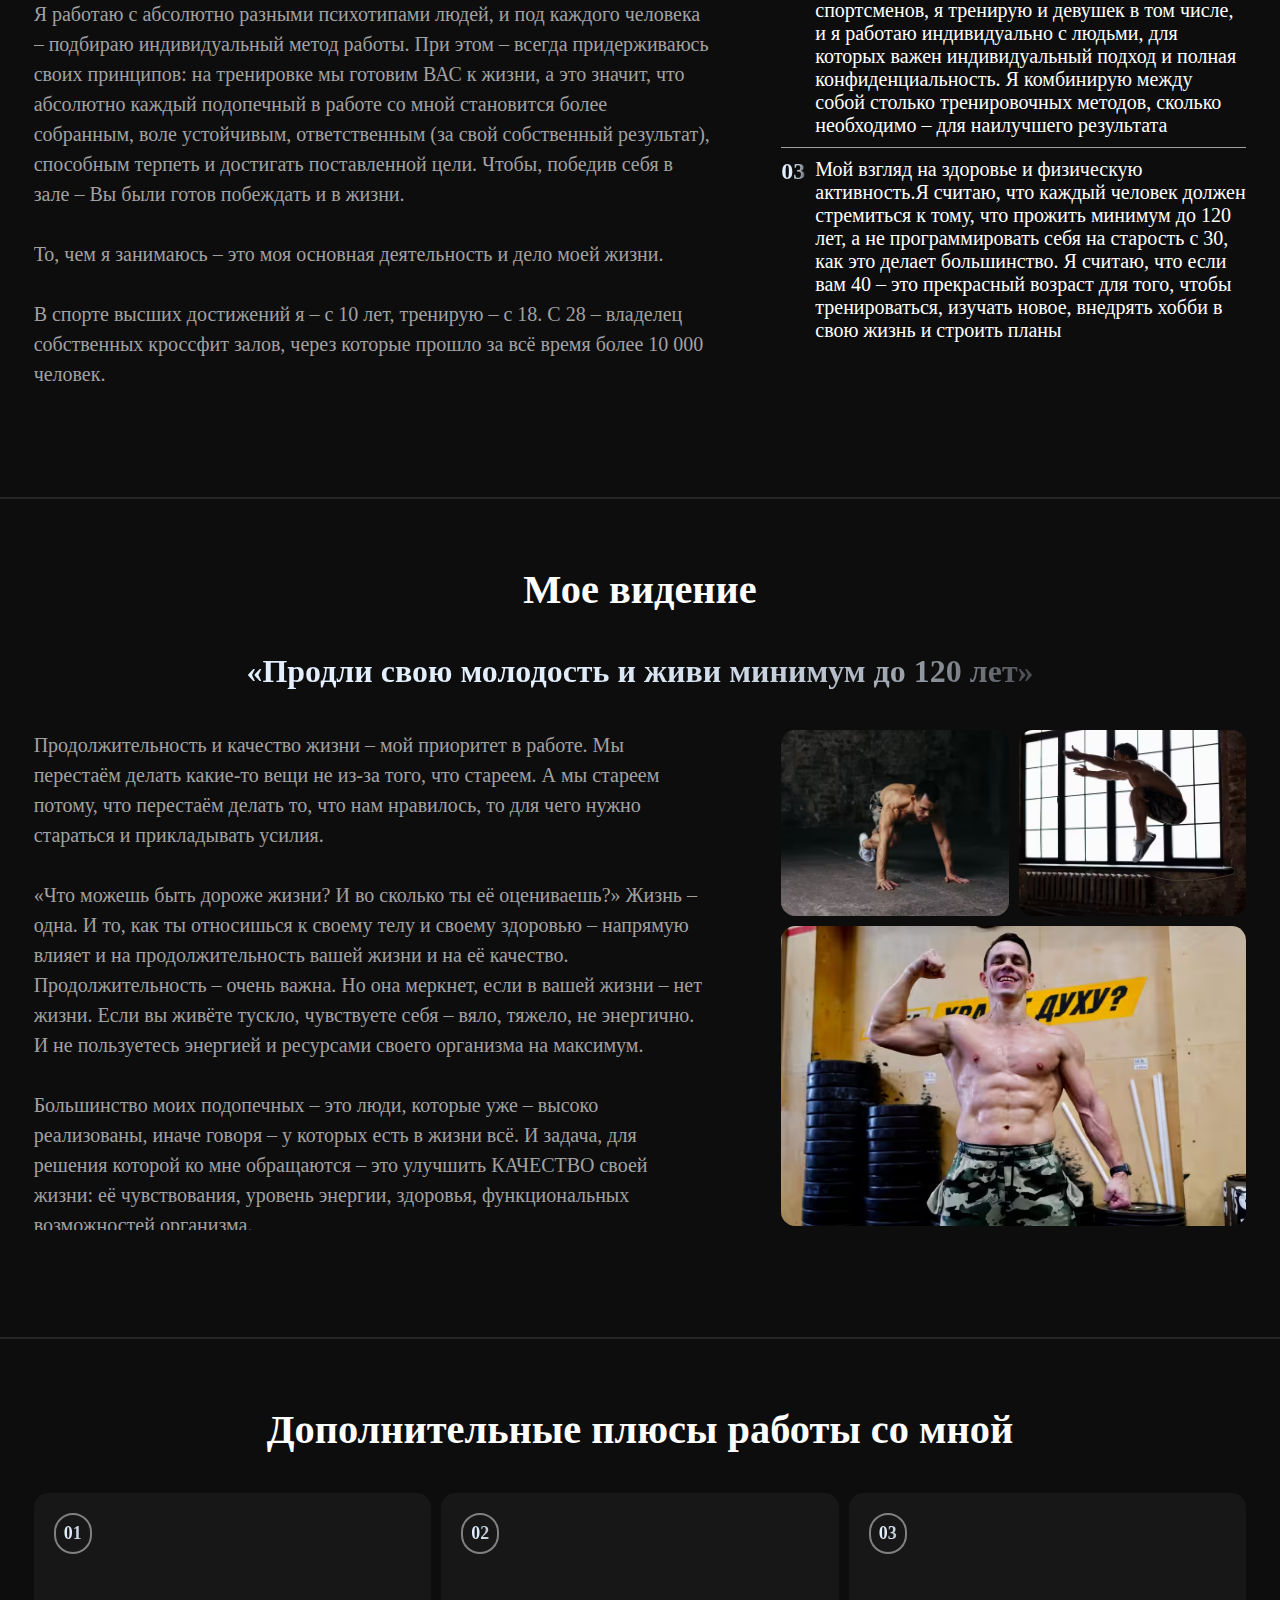
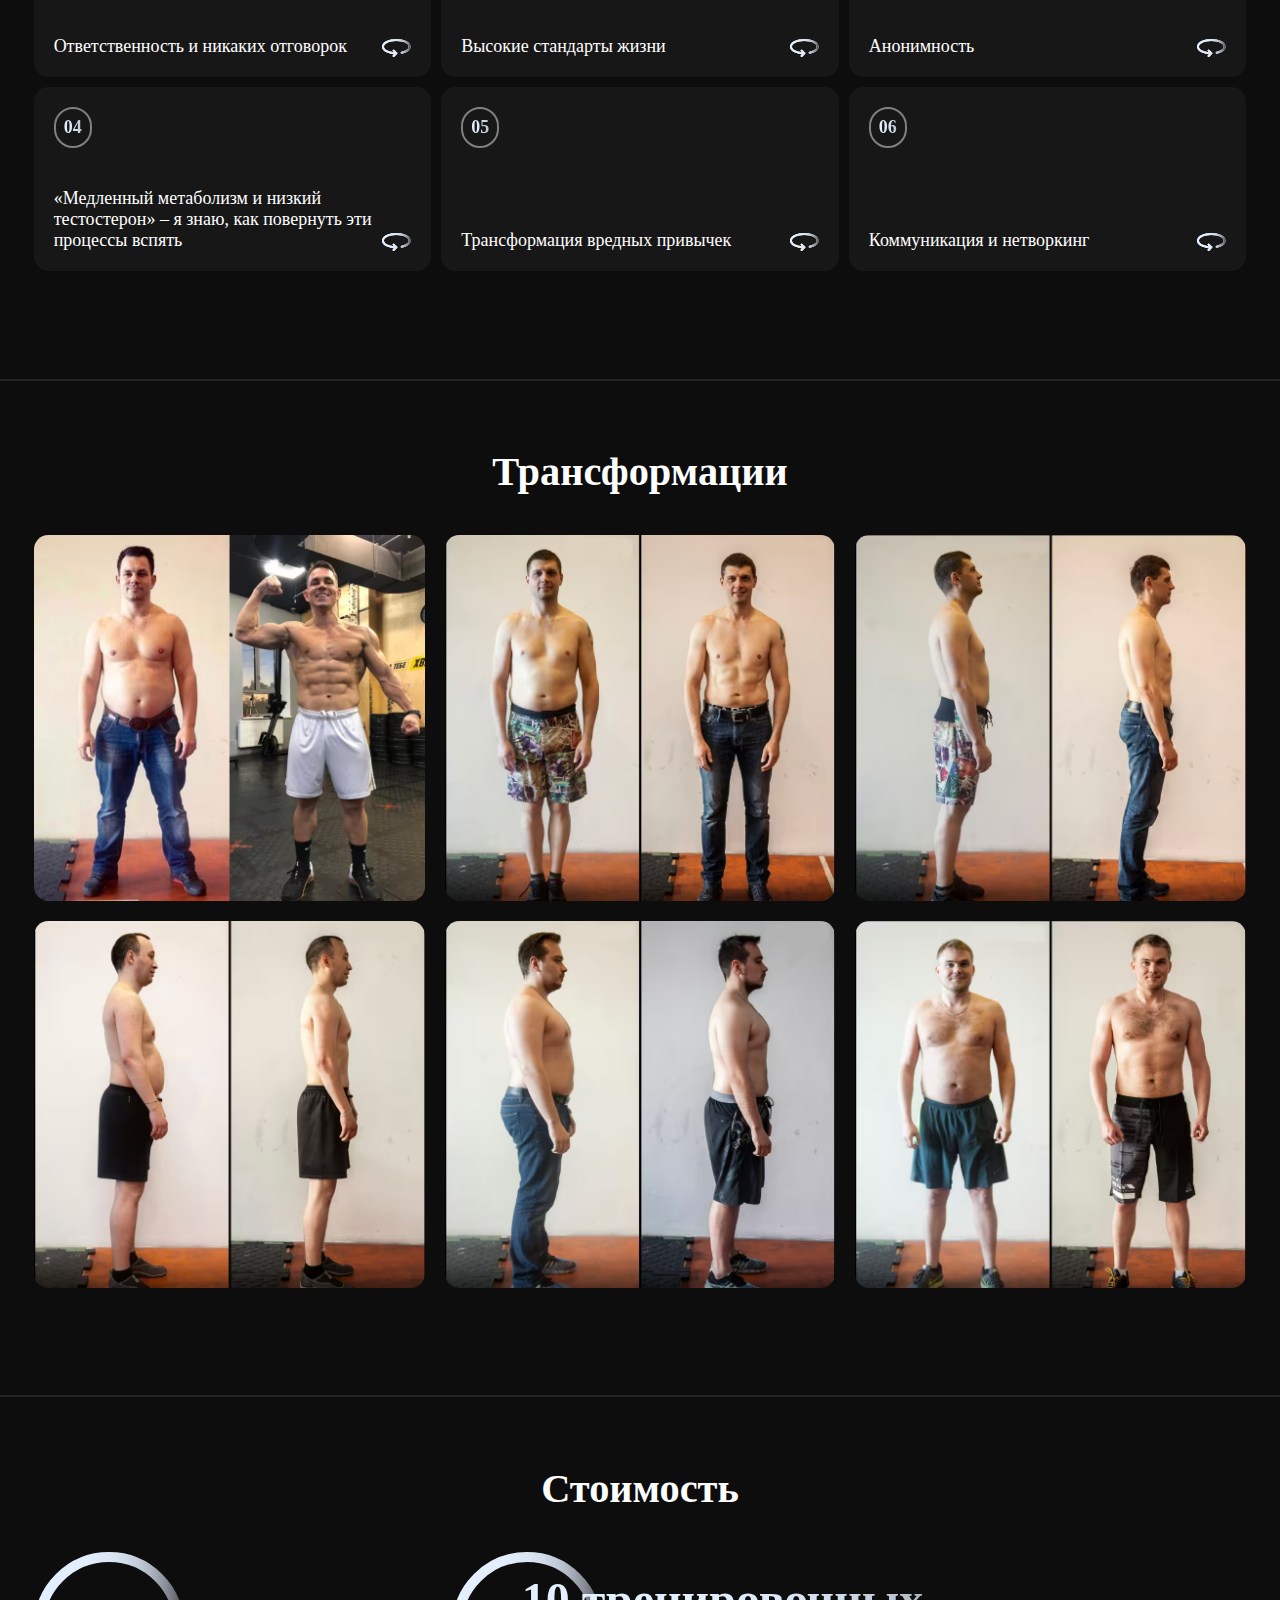
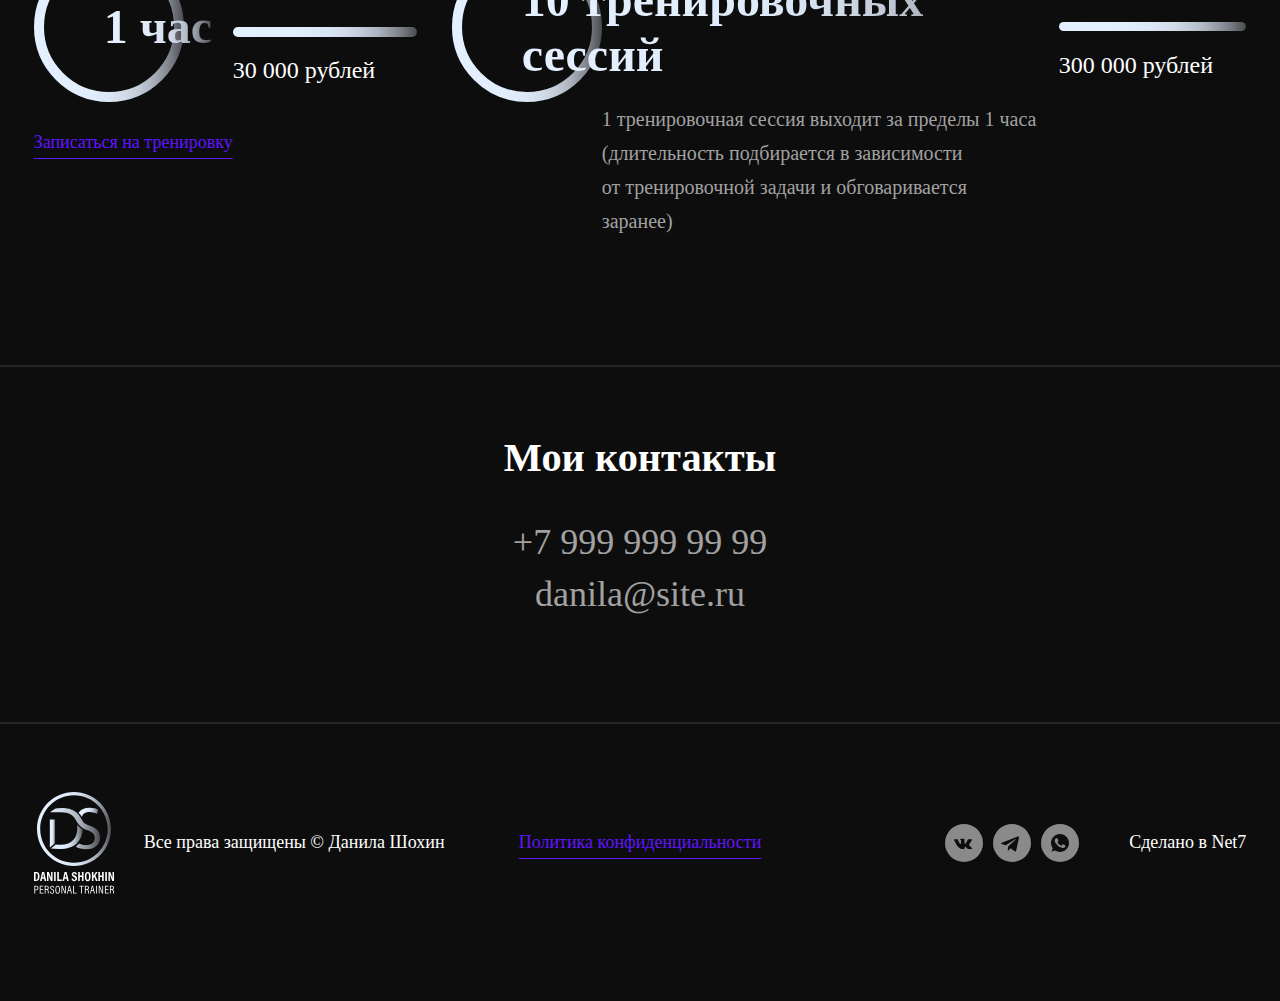
==== commit 2ea4404e: "Photo Optimization Done" ====
--- a/index.html
+++ b/index.html
@@ -412,12 +412,54 @@
 			<div class="container">
 				<h2>Трансформации</h2>
 				<div class="transformation__grid">
-					<img src="assets/img/img-01.jpg" alt="">
-					<img src="assets/img/img-02.jpg" alt="">
-					<img src="assets/img/img-03.jpg" alt="">
-					<img src="assets/img/img-04.jpg" alt="">
-					<img src="assets/img/img-05.jpg" alt="">
-					<img src="assets/img/img-06.jpg" alt="">
+					<picture>
+						<source srcset="assets/img/transform_01_small@1x.avif 1x, assets/img/transform_01_small@2x.avif 2x" media="(max-width: 500px)" type="image/avif">
+						<source srcset="assets/img/transform_01_small@1x.webp 1x, assets/img/transform_01_small@2x.webp 2x" media="(max-width: 500px)" type="image/webp">
+						<source srcset="assets/img/transform_01_small@1x.jpg 1x, assets/img/transform_01_small@2x.jpg 2x" media="(max-width: 500x)">
+						<source srcset="assets/img/transform_01_large@1x.avif 1x, assets/img/transform_01_large@2x.avif 2x" type="image/avif">
+						<source srcset="assets/img/transform_01_large@1x.webp 1x, assets/img/transform_01_large@2x.webp 2x" type="image/webp">
+						<img src="assets/img/transform_01_large@1x.jpg" srcset="assets/img/transform_01_large@2x.jpg 2x" alt="Мужчина №1.">
+					</picture>
+					<picture>
+						<source srcset="assets/img/transform_02_small@1x.avif 1x, assets/img/transform_02_small@2x.avif 2x" media="(max-width: 500px)" type="image/avif">
+						<source srcset="assets/img/transform_02_small@1x.webp 1x, assets/img/transform_02_small@2x.webp 2x" media="(max-width: 500px)" type="image/webp">
+						<source srcset="assets/img/transform_02_small@1x.jpg 1x, assets/img/transform_02_small@2x.jpg 2x" media="(max-width: 500x)">
+						<source srcset="assets/img/transform_02_large@1x.avif 1x, assets/img/transform_02_large@2x.avif 2x" type="image/avif">
+						<source srcset="assets/img/transform_02_large@1x.webp 1x, assets/img/transform_02_large@2x.webp 2x" type="image/webp">
+						<img src="assets/img/transform_02_large@1x.jpg" srcset="assets/img/transform_02_large@2x.jpg 2x" alt="Мужчина №2.">
+					</picture>
+					<picture>
+						<source srcset="assets/img/transform_03_small@1x.avif 1x, assets/img/transform_03_small@2x.avif 2x" media="(max-width: 500px)" type="image/avif">
+						<source srcset="assets/img/transform_03_small@1x.webp 1x, assets/img/transform_03_small@2x.webp 2x" media="(max-width: 500px)" type="image/webp">
+						<source srcset="assets/img/transform_03_small@1x.jpg 1x, assets/img/transform_03_small@2x.jpg 2x" media="(max-width: 500x)">
+						<source srcset="assets/img/transform_03_large@1x.avif 1x, assets/img/transform_03_large@2x.avif 2x" type="image/avif">
+						<source srcset="assets/img/transform_03_large@1x.webp 1x, assets/img/transform_03_large@2x.webp 2x" type="image/webp">
+						<img src="assets/img/transform_03_large@1x.jpg" srcset="assets/img/transform_03_large@2x.jpg 2x" alt="Мужчина №3.">
+					</picture>
+					<picture>
+						<source srcset="assets/img/transform_04_small@1x.avif 1x, assets/img/transform_04_small@2x.avif 2x" media="(max-width: 500px)" type="image/avif">
+						<source srcset="assets/img/transform_04_small@1x.webp 1x, assets/img/transform_04_small@2x.webp 2x" media="(max-width: 500px)" type="image/webp">
+						<source srcset="assets/img/transform_04_small@1x.jpg 1x, assets/img/transform_04_small@2x.jpg 2x" media="(max-width: 500x)">
+						<source srcset="assets/img/transform_04_large@1x.avif 1x, assets/img/transform_04_large@2x.avif 2x" type="image/avif">
+						<source srcset="assets/img/transform_04_large@1x.webp 1x, assets/img/transform_04_large@2x.webp 2x" type="image/webp">
+						<img src="assets/img/transform_04_large@1x.jpg" srcset="assets/img/transform_04_large@2x.jpg 2x" alt="Мужчина №4.">
+					</picture>
+					<picture>
+						<source srcset="assets/img/transform_05_small@1x.avif 1x, assets/img/transform_05_small@2x.avif 2x" media="(max-width: 500px)" type="image/avif">
+						<source srcset="assets/img/transform_05_small@1x.webp 1x, assets/img/transform_05_small@2x.webp 2x" media="(max-width: 500px)" type="image/webp">
+						<source srcset="assets/img/transform_05_small@1x.jpg 1x, assets/img/transform_05_small@2x.jpg 2x" media="(max-width: 500x)">
+						<source srcset="assets/img/transform_05_large@1x.avif 1x, assets/img/transform_05_large@2x.avif 2x" type="image/avif">
+						<source srcset="assets/img/transform_05_large@1x.webp 1x, assets/img/transform_05_large@2x.webp 2x" type="image/webp">
+						<img src="assets/img/transform_05_large@1x.jpg" srcset="assets/img/transform_05_large@2x.jpg 2x" alt="Мужчина №5.">
+					</picture>
+					<picture>
+						<source srcset="assets/img/transform_06_small@1x.avif 1x, assets/img/transform_06_small@2x.avif 2x" media="(max-width: 500px)" type="image/avif">
+						<source srcset="assets/img/transform_06_small@1x.webp 1x, assets/img/transform_06_small@2x.webp 2x" media="(max-width: 500px)" type="image/webp">
+						<source srcset="assets/img/transform_06_small@1x.jpg 1x, assets/img/transform_06_small@2x.jpg 2x" media="(max-width: 500x)">
+						<source srcset="assets/img/transform_06_large@1x.avif 1x, assets/img/transform_06_large@2x.avif 2x" type="image/avif">
+						<source srcset="assets/img/transform_06_large@1x.webp 1x, assets/img/transform_06_large@2x.webp 2x" type="image/webp">
+						<img src="assets/img/transform_06_large@1x.jpg" srcset="assets/img/transform_06_large@2x.jpg 2x" alt="Мужчина №6.">
+					</picture>
 				</div>
 			</div>
 		</section>
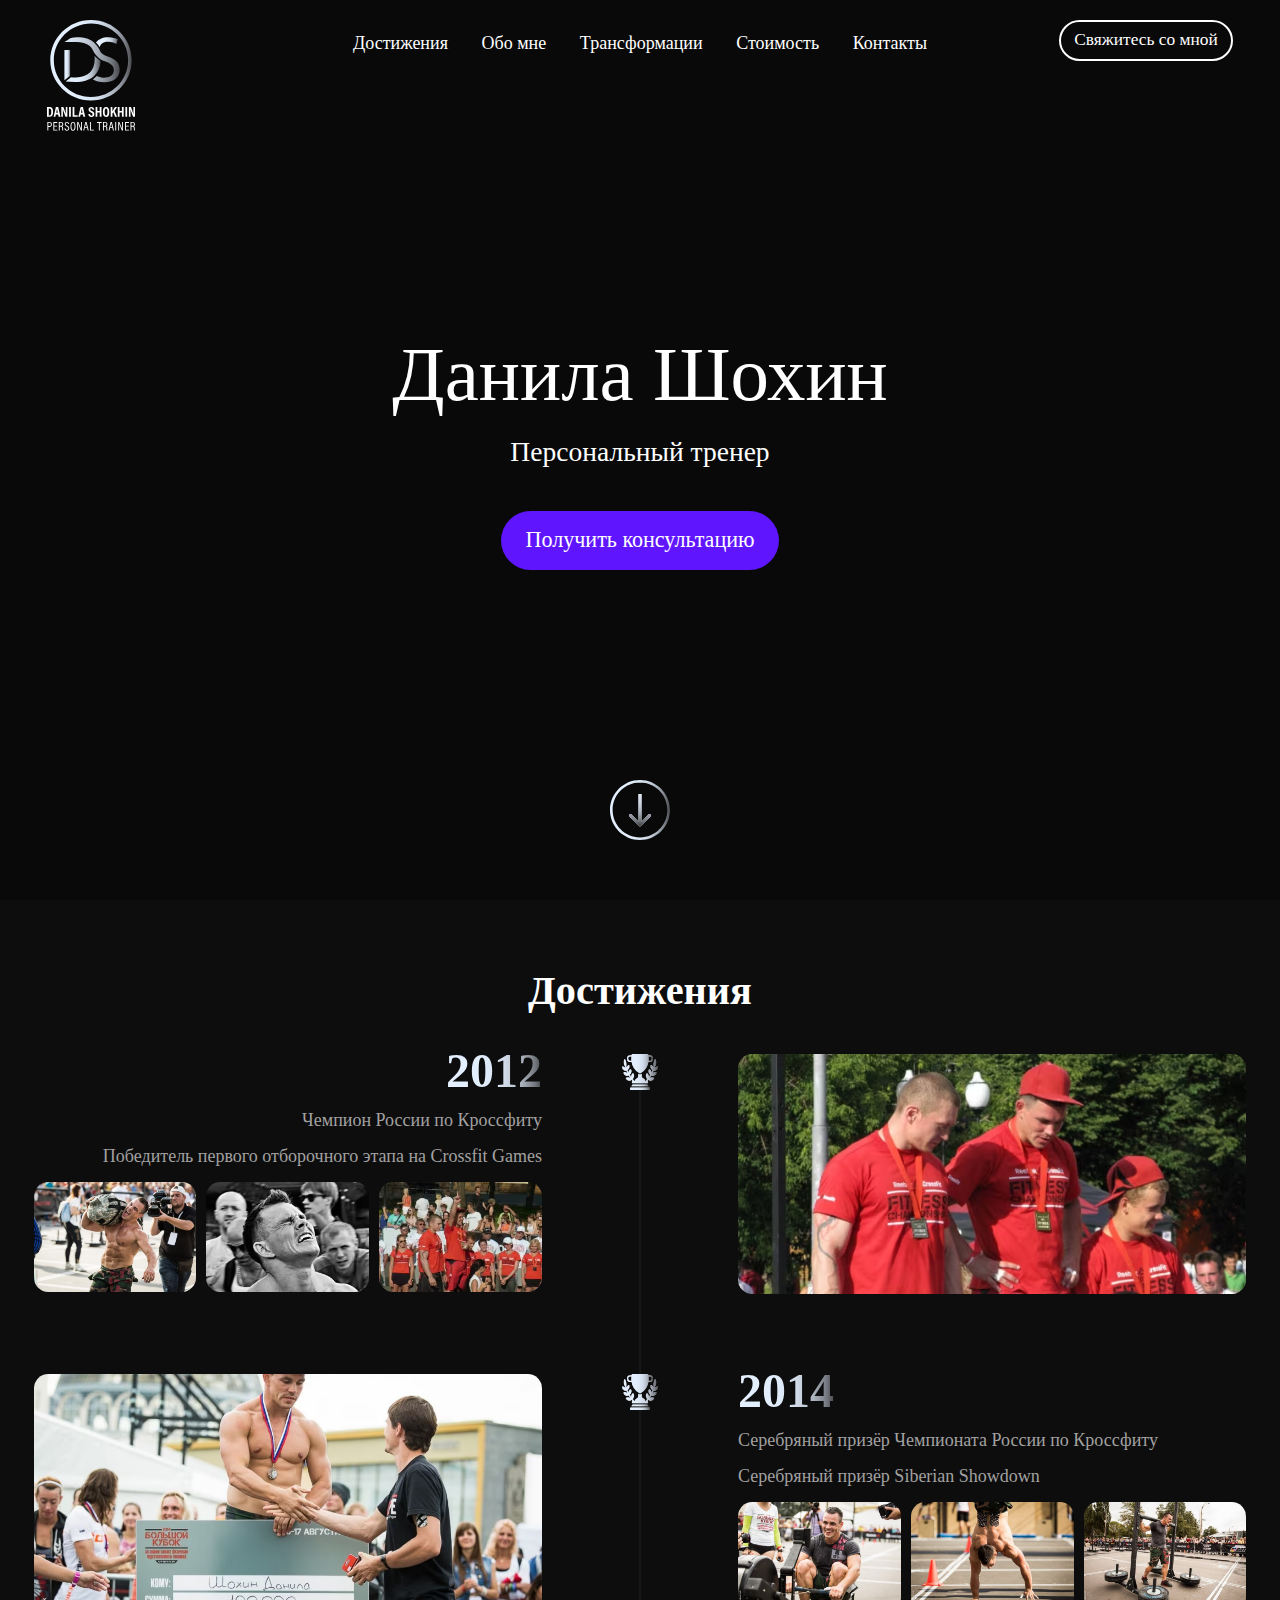
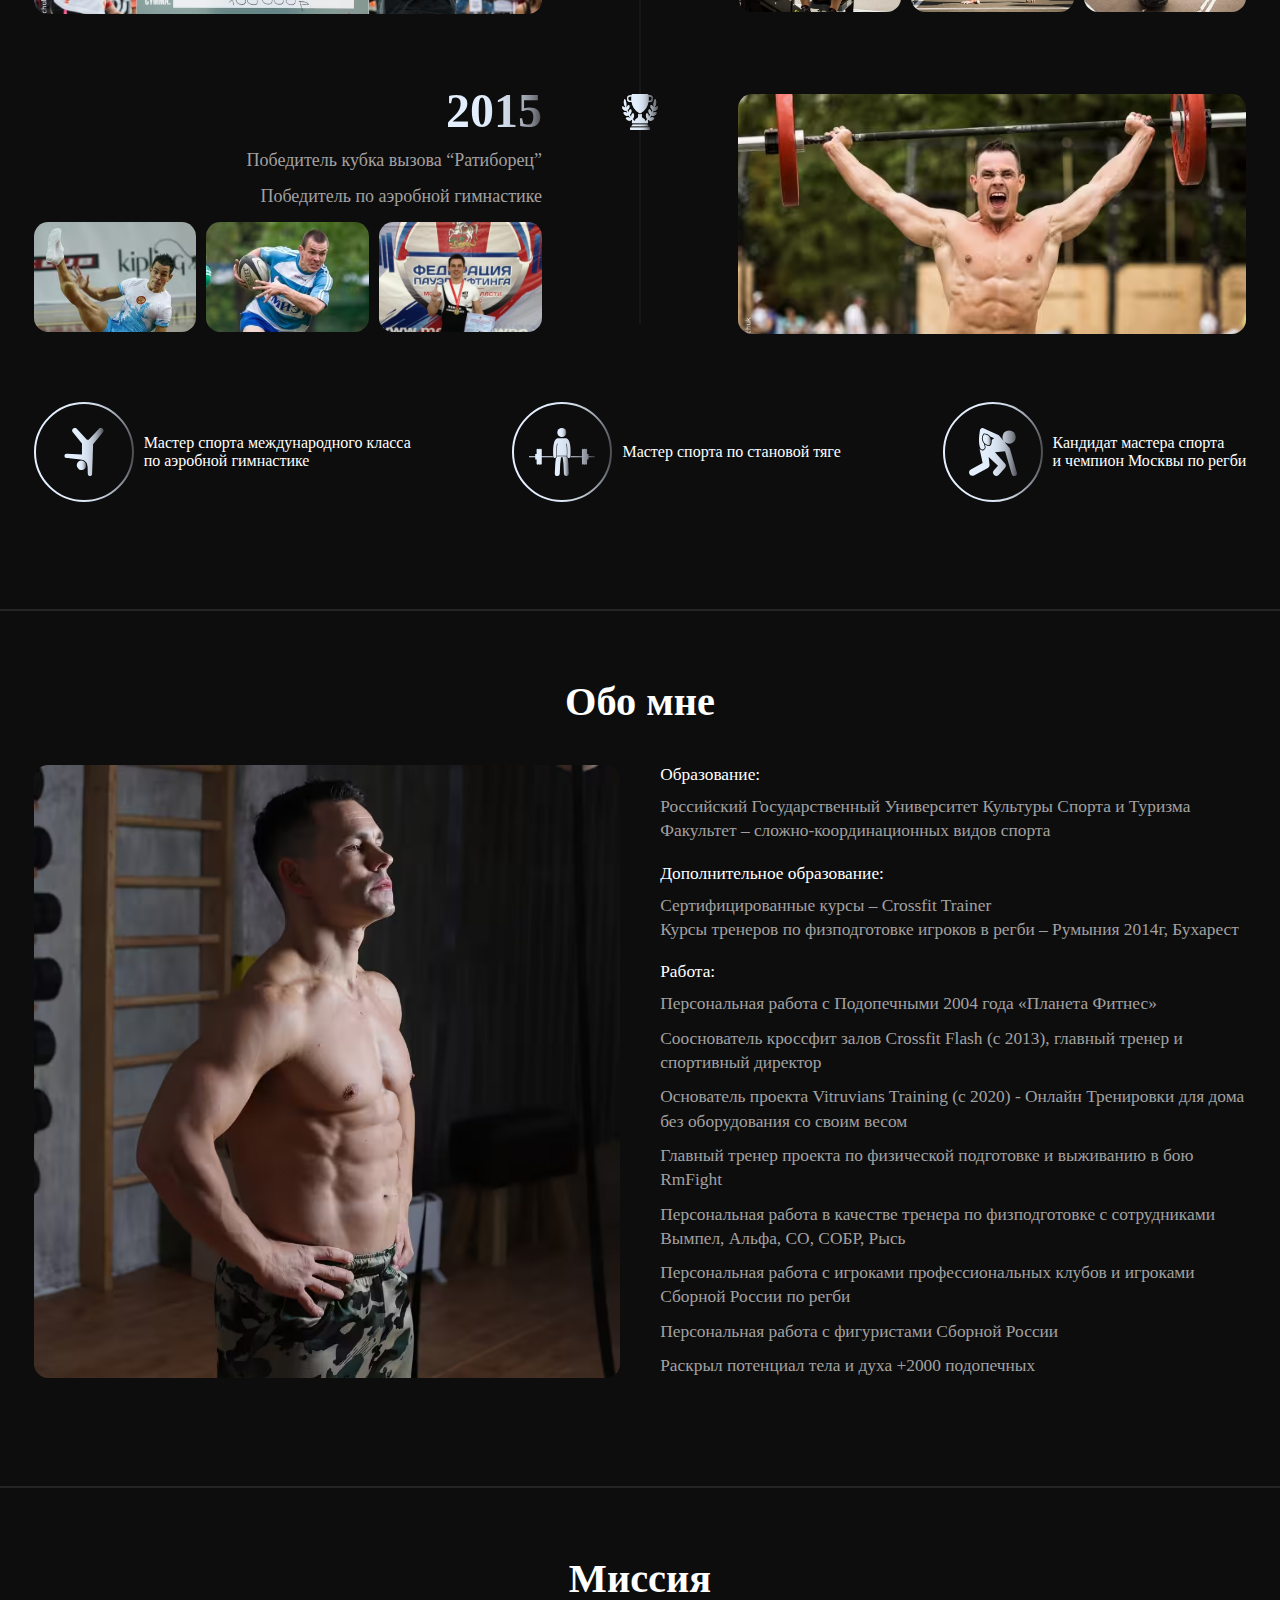
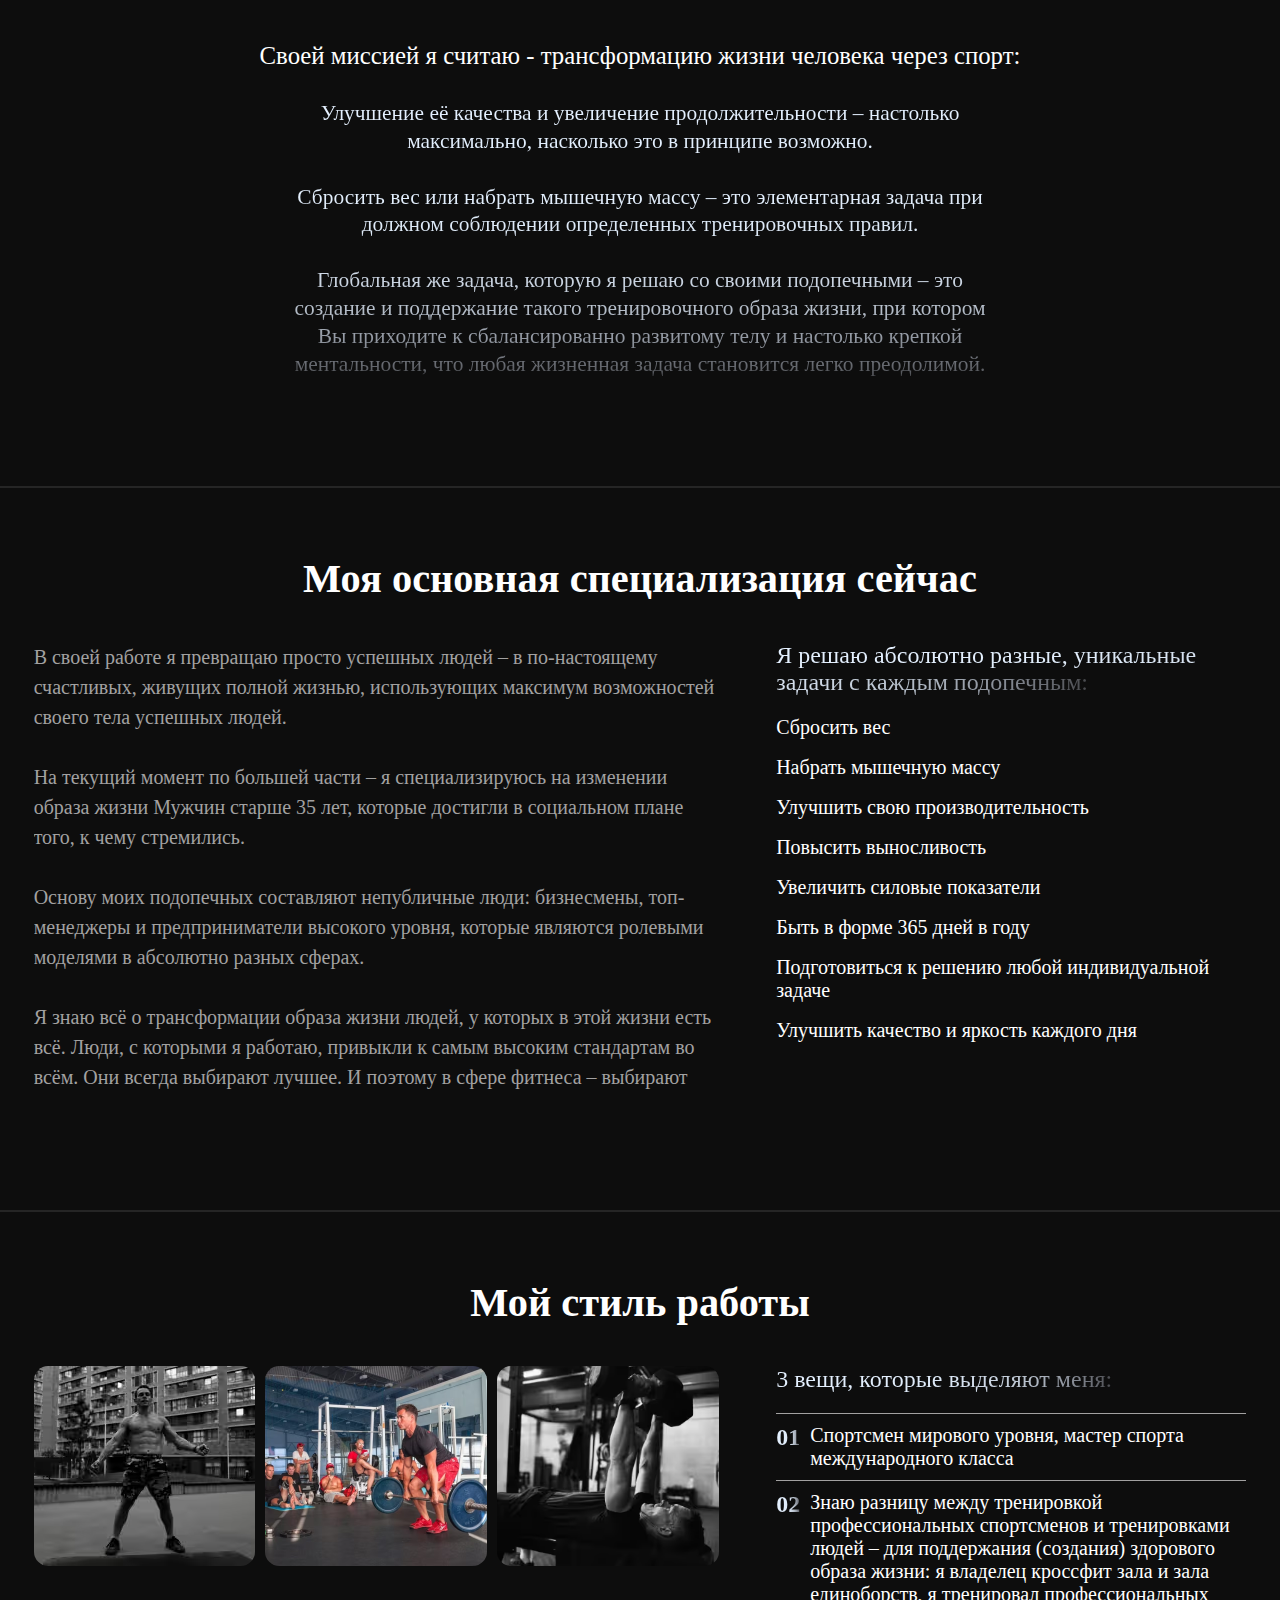
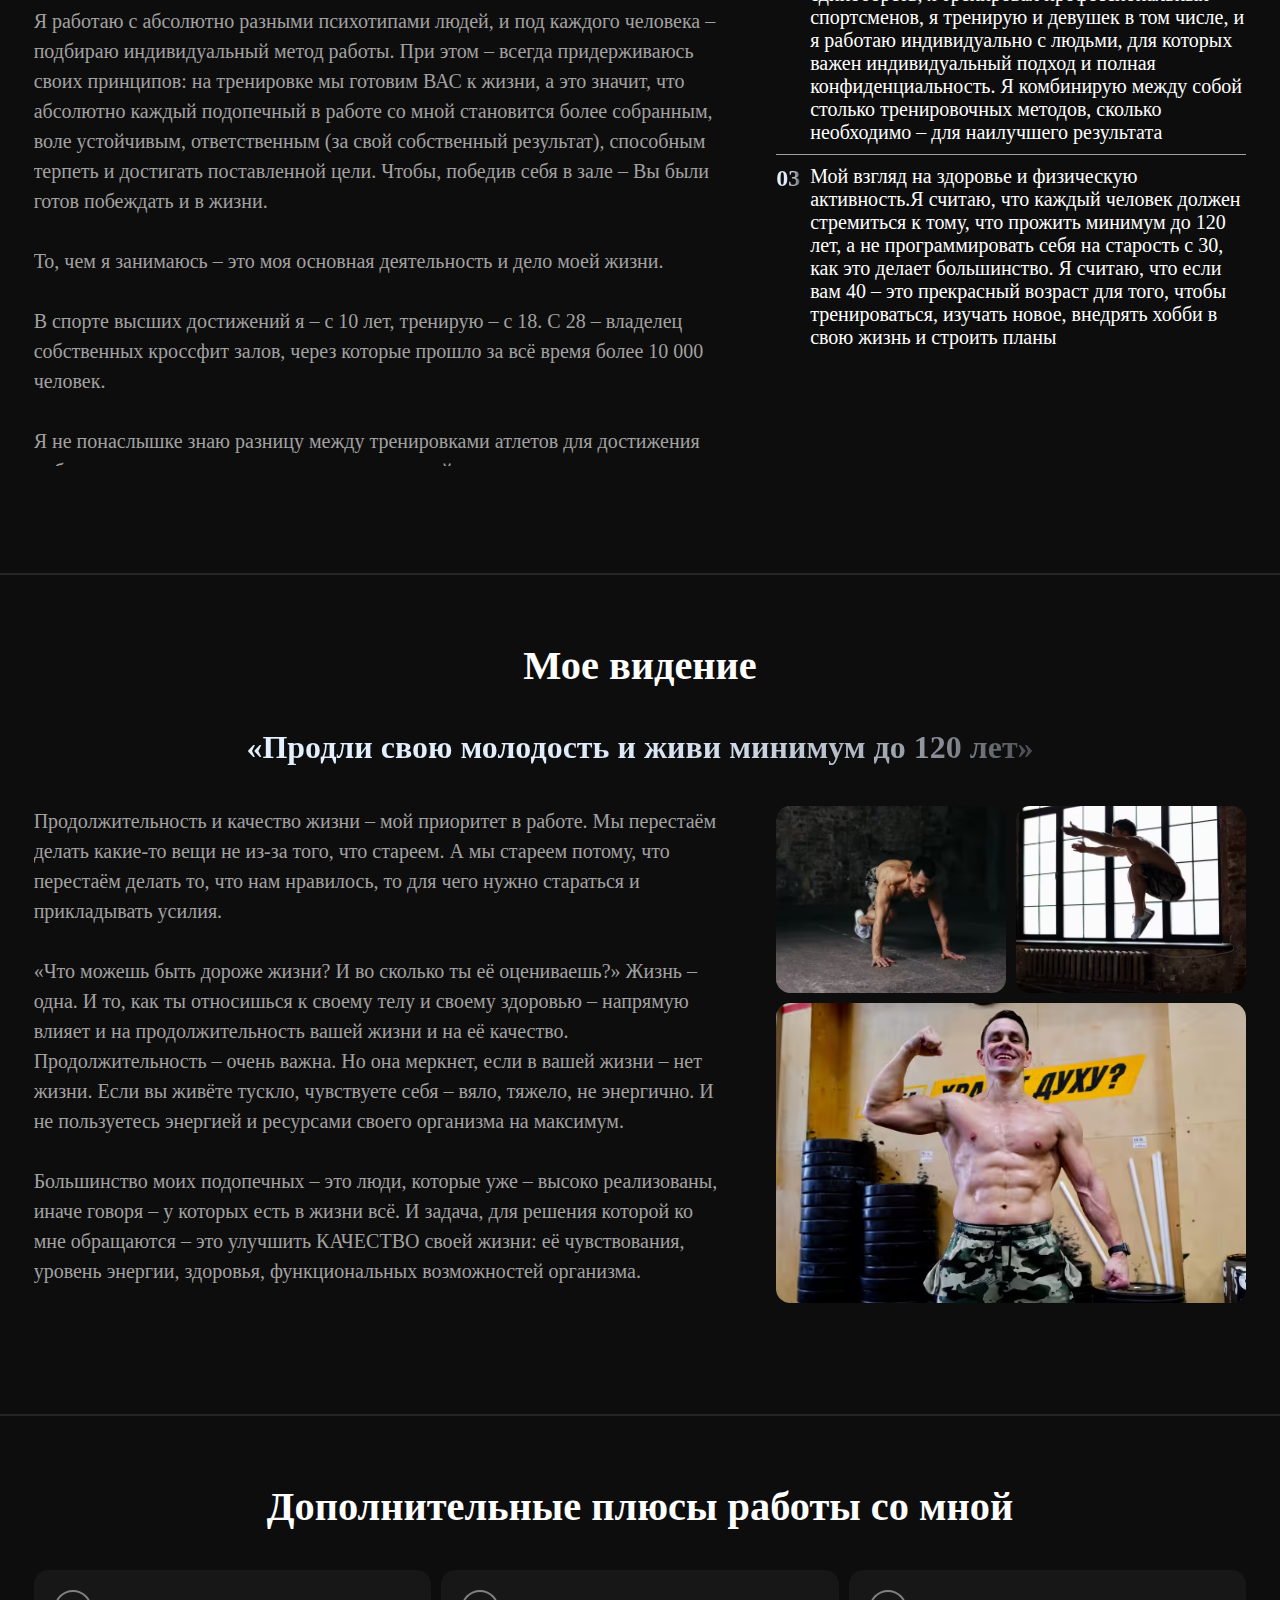
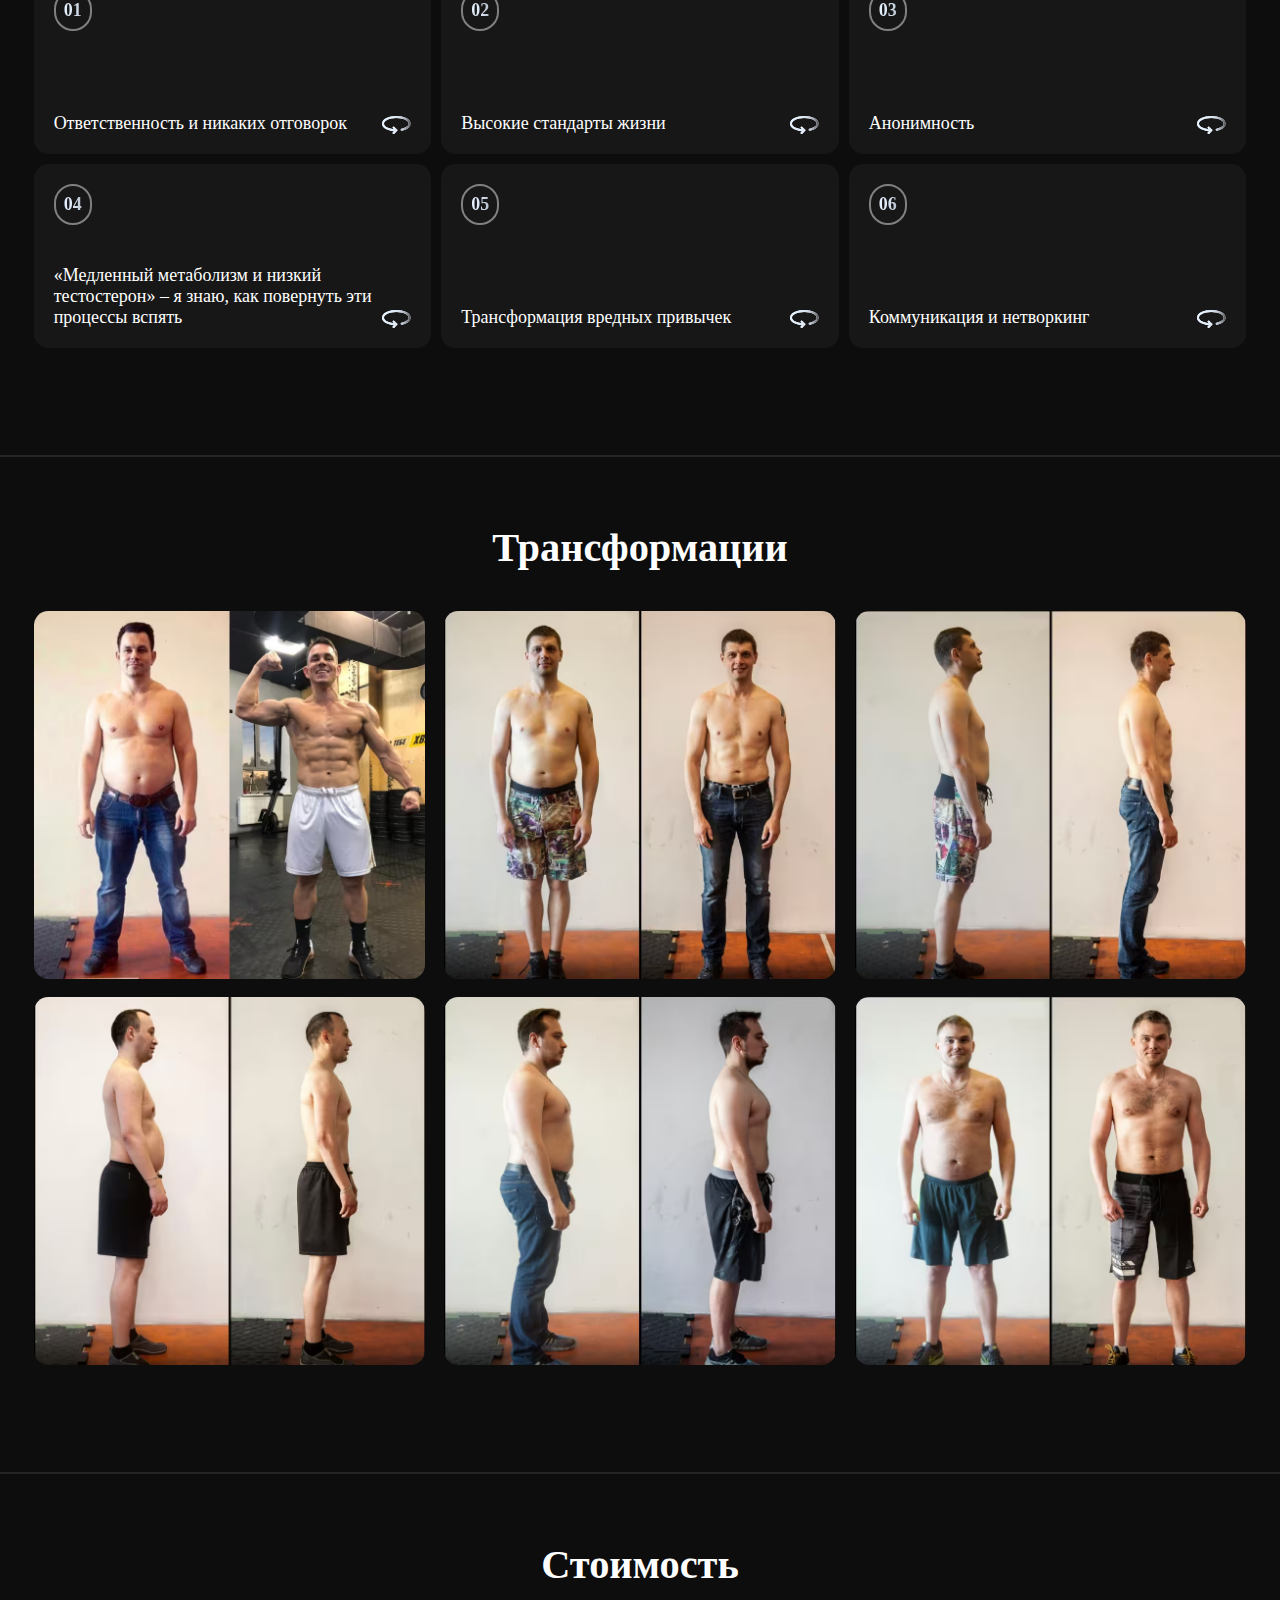
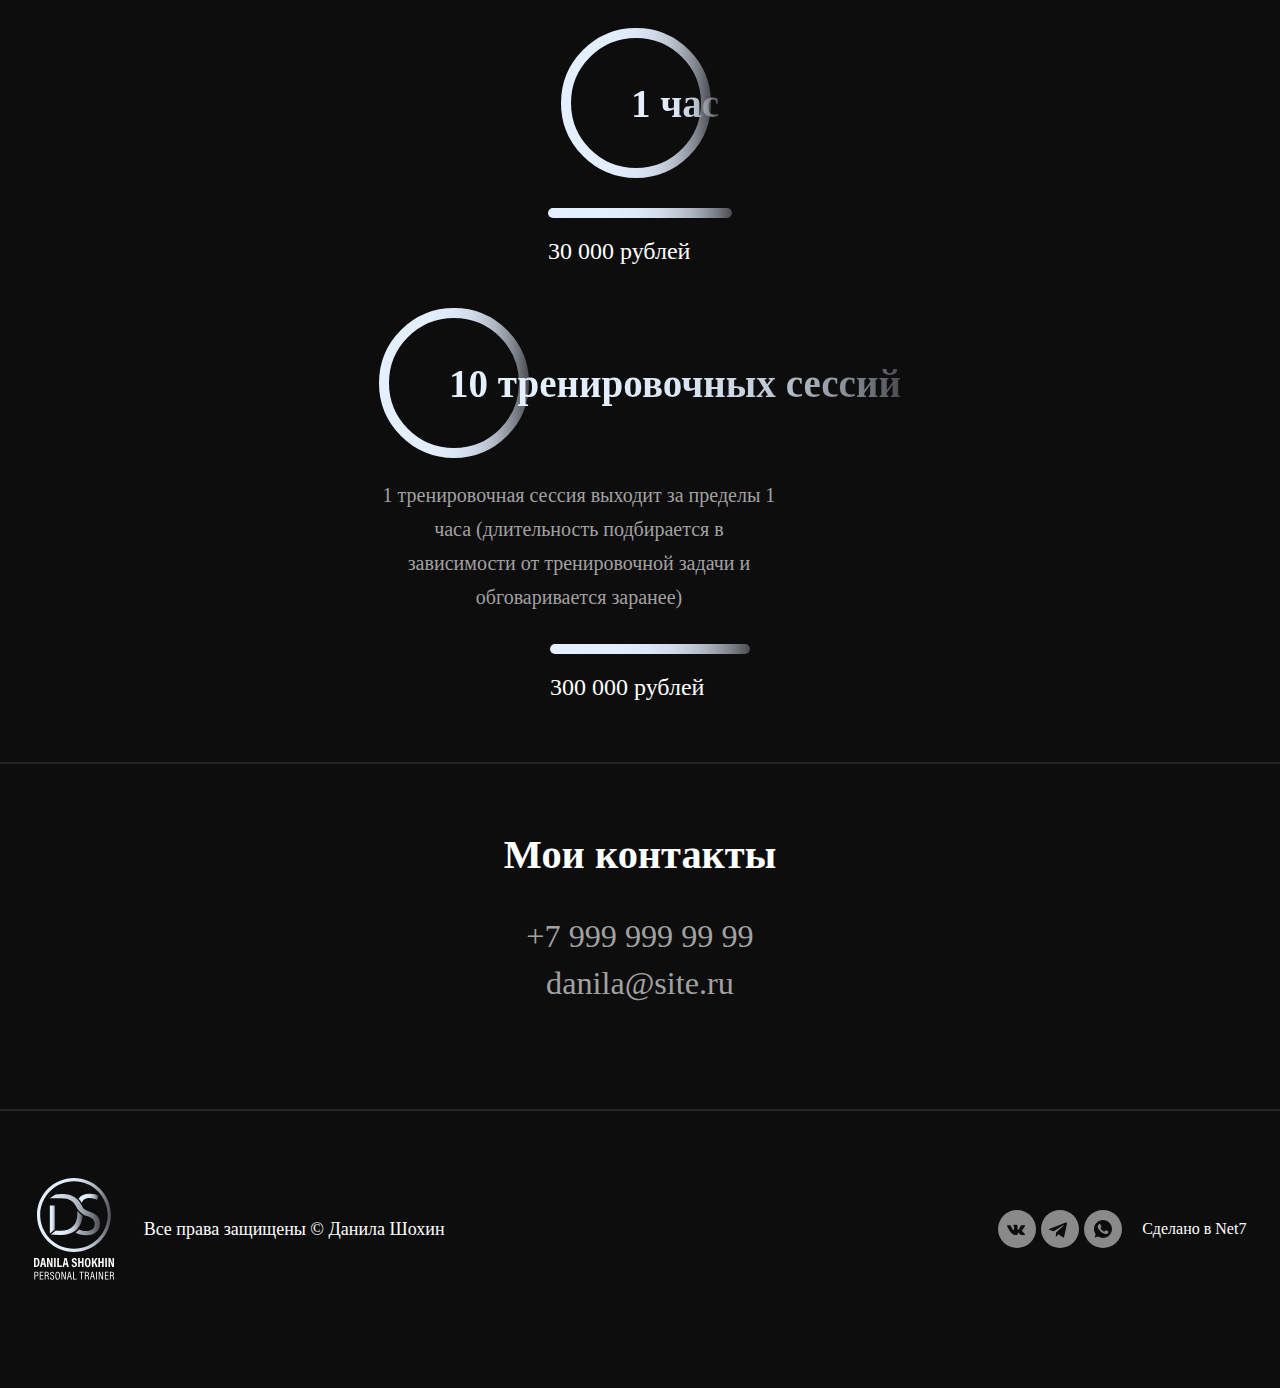
==== commit 572abc26: "Start Day Pre-change Header" ====
--- a/index.html
+++ b/index.html
@@ -13,9 +13,13 @@
 	<link rel="manifest" href="assets/favicons/manifest.webmanifest">
 
 	<link rel="stylesheet" href="css/main.min.css">
+	<script src="scripts/preloader.js" defer></script>
+	<script src="scripts/hamburger.js" defer></script>
 </head>
 <body>
-
+	<div class="preloader">
+		<div class="loader"></div>
+	</div>
 	<header>
 		<div class="header__container">
 			<a href="/" class="logo" aria-label="Нажать чтобы обновить страницу"><img src="assets/icons/logo.svg" alt="Главный логотип сайта"></a>
@@ -477,7 +481,7 @@
 							<img src="assets/icons/line-01.svg" alt="">
 							<span>30 000 рублей</span>
 						</div>
-						<a class="link link--secondary" href="#">Записаться на тренировку</a>
+						<!-- <a class="link link--secondary" href="#">Записаться на тренировку</a> -->
 					</div>
 
 					<div class="price__item">
@@ -487,8 +491,8 @@
 								<span>10 тренировочных сессий</span>
 							</div>
 							<p>
-								1 тренировочная сессия выходит за пределы 1 часа <br>
-								(длительность подбирается в зависимости <br> от тренировочной задачи и обговаривается заранее)
+								1 тренировочная сессия выходит за пределы 1 часа
+								(длительность подбирается в зависимости от тренировочной задачи и обговаривается заранее)
 							</p>
 						</div>
 					
@@ -497,10 +501,6 @@
 							<span>300 000 рублей</span>
 						</div>
 					</div>
-
-					<div class="price__item">
-
-					</div>
 				</div>
 			</div>
 		</section>
@@ -515,21 +515,22 @@
 	</main>
 
 	<footer>
-		<div class="container container__footer">
-			<div class="copyright">
-				<a href="/" aria-label="Нажать чтобы обновить страницу">
-					<img src="assets/icons/logo.svg" alt="Логотип Данилы Шохина">
-				</a>
-				<span>Все права защищены © Данила Шохин</span>
+	<div class="container container__footer">
+		<div class="copyright">
+			<a href="/" aria-label="Нажать чтобы обновить страницу">
+				<img src="assets/icons/logo.svg" alt="Логотип Данилы Шохина">
+			</a>
+			<span>Все права защищены © Данила Шохин</span>
 		</div>
-		<a class="link" href="#">Политика конфиденциальности</a>
 		<div class="networks">
-			<a href="#" aria-label="Перейти во вконтакт"><img src="assets/icons/vk.svg" alt="Логотип Вконтакте"></a>
-			<a href="#" aria-label="Перейти в телегам"><img src="assets/icons/telegram.svg" alt="Логотип Телеграм"></a>
-			<a href="#" aria-label="Перейти в воцап"><img src="assets/icons/whatsapp.svg" alt="Логотип Воцап"></a>
+			<div class="footer__social">
+				<a href="#" aria-label="Перейти во вконтакт"><img src="assets/icons/vk.svg" alt="Логотип Вконтакте"></a>
+				<a href="#" aria-label="Перейти в телегам"><img src="assets/icons/telegram.svg" alt="Логотип Телеграм"></a>
+				<a href="#" aria-label="Перейти в воцап"><img src="assets/icons/whatsapp.svg" alt="Логотип Воцап"></a>
+			</div>
 			<a href="#" aria-label="Перейти на сайт разработчика">Сделано в Net7</a>
 		</div>
-		</div>
+	</div>
 	</footer>
 
 </body>
--- a/css/main.min.css
+++ b/css/main.min.css
@@ -1 +1 @@
-@font-face{font-family:"SF";src:url("../assets/fonts/SFProDisplay-Black.woff2") format("woff2"),url("../assets/fonts/SFProDisplay-Black.woff") format("woff");font-weight:900;font-style:normal}@font-face{font-family:"SF";src:url("../assets/fonts/SFProDisplay-Heavy.woff2") format("woff2"),url("../assets/fonts/SFProDisplay-Heavy.woff") format("woff");font-weight:800;font-style:normal}@font-face{font-family:"SF";src:url("../assets/fonts/SFProDisplay-Bold.woff2") format("woff2"),url("../assets/fonts/SFProDisplay-Bold.woff") format("woff");font-weight:700;font-style:normal}@font-face{font-family:"SF";src:url("../assets/fonts/SFProDisplay-Semibold.woff2") format("woff2"),url("../assets/fonts/SFProDisplay-Semibold.woff") format("woff");font-weight:600;font-style:normal}@font-face{font-family:"SF";src:url("../assets/fonts/SFProDisplay-Medium.woff2") format("woff2"),url("../assets/fonts/SFProDisplay-Medium.woff") format("woff");font-weight:500;font-style:normal}@font-face{font-family:"SF";src:url("../assets/fonts/SFProDisplay-Regular.woff2") format("woff2"),url("../assets/fonts/SFProDisplay-Regular.woff") format("woff");font-weight:400;font-style:normal}@font-face{font-family:"SF";src:url("../assets/fonts/SFProDisplay-Light.woff2") format("woff2"),url("../assets/fonts/SFProDisplay-Light.woff") format("woff");font-weight:300;font-style:normal}html{height:100%;box-sizing:border-box;font-size:62.5%;scroll-behavior:smooth}*,*::before,*::after{box-sizing:inherit;margin:0;padding:0;border:none}body{min-height:100vh;min-height:-webkit-fill-available;display:flex;flex-direction:column}main{flex-grow:1}a{display:block;text-decoration:none;color:inherit}img,picture,video,canvas,svg,span{display:block;max-width:100%}textarea{font-family:inherit}.hero{height:100vh;min-height:60rem}.progress__grid .progress__images__inner img,.progress__grid .progress__images,.hero__content,video{width:100%;height:100%}.plus__card,.about__text__item,.about__text__wrap,.progress__grid .timeline__wrap,.progress__grid .progress__col,.container,.hero__content{display:flex;flex-direction:column}.hero__content{align-items:center;justify-content:center}.transformation__grid,.plus__grid,.style__photo-wrap{display:grid;grid-template-columns:repeat(3, 1fr)}.price__item:first-of-type,.vision__col:last-of-type,.about__grid{display:grid;grid-template-columns:repeat(2, 1fr)}footer,.contacts,section{border-top:.2rem solid #252525}.progress,.hero{border-top:none}.price__item:nth-child(2) div:first-of-type div span,.price__item:first-of-type div:first-of-type span,.plus__card span,.vision__quote,.style__col:last-of-type ul li span,.style__col:last-of-type b,.specialization__col:last-of-type b,.progress__grid .year{background:linear-gradient(90deg, #E4F0FF 0%, #E2EEFC 35%, #DBE7F5 50%, #D1DBE9 61%, #C1CBD7 70%, #ADB5C0 78%, #949AA4 85%, #767A82 92%, #55575C 98%, #48494D 100%);-webkit-background-clip:text;-webkit-text-fill-color:rgba(0,0,0,0);background-clip:text}.mission p{background:linear-gradient(180deg, #E4F0FF 0%, #E2EEFC 35%, #DBE7F5 50%, #D1DBE9 61%, #C1CBD7 70%, #ADB5C0 78%, #949AA4 85%, #767A82 92%, #55575C 98%, #48494D 100%);-webkit-background-clip:text;-webkit-text-fill-color:rgba(0,0,0,0);background-clip:text}.mission p,.mission b,.btn,h2,h1{text-align:center}.plus__card span,.vision__col:first-of-type::-webkit-scrollbar-thumb,.vision__col:first-of-type::-webkit-scrollbar,.style__col:first-of-type::-webkit-scrollbar-thumb,.style__col:first-of-type::-webkit-scrollbar,.specialization__col:first-of-type::-webkit-scrollbar-thumb,.specialization__col:first-of-type::-webkit-scrollbar,.btn{border-radius:10rem}.transformation__grid img,.plus__card,.vision__col:last-of-type img,.style__photo-wrap img,.about__grid img,.progress__grid .large-img,.progress__grid .progress__images__inner img{border-radius:clamp(.2rem,.2rem + (1vw - .32rem)*1.2784,2rem)}.container__footer,.price__grid,.plus__card div,.vision__grid,.style__grid,.specialization__grid,.progress__bottom__item,.progress__bottom,.progress__grid .progress__images,.progress__grid,.header__container{display:grid}.networks,.copyright,.price__item:nth-child(2) .price__var,.price__item:nth-child(2) div:first-of-type div,.price__item:nth-child(2),.price__item:first-of-type div:first-of-type,.style__col:last-of-type ul li,nav ul{display:flex}.hero__content,header,.btn--secondary{animation-name:appearance;animation-duration:3s;animation-timing-function:ease-in-out}@keyframes appearance{0%{opacity:0}100%{opacity:1}}body{background-color:#0d0d0d;color:#fff;font-size:1.6rem;font-family:SF}.container{max-width:1440px;margin:auto;padding:clamp(4rem,4rem + (1vw - .32rem)*2.8409,8rem) clamp(2rem,2rem + (1vw - .32rem)*1.4205,4rem) clamp(8rem,8rem + (1vw - .32rem)*2.8409,12rem);align-items:center}h1{font-size:clamp(3.6rem,3.6rem + (1vw - .32rem)*4.2614,9.6rem)}h2{font-size:clamp(2.4rem,2.4rem + (1vw - .32rem)*1.7045,4.8rem);font-weight:700;margin-bottom:4rem}h3{font-size:1.8rem;font-weight:400}ul{list-style-type:none}.btn{height:fit-content;width:fit-content;font-size:clamp(1.6rem,1.6rem + (1vw - .32rem)*.142,1.8rem);font-weight:400;transition:background-color ease-in-out 300ms}.btn--primary{border:solid .2rem #fff;padding:.8rem 1.3rem .9rem;margin-left:auto}.btn--secondary{padding:1.6rem 2.4rem 1.7rem;background-color:#6015ff;font-size:clamp(1.8rem,1.8rem + (1vw - .32rem)*.4261,2.4rem)}@media(hover: hover){.btn--secondary:hover{background-color:#7542e4}.btn--primary:hover{background-color:#6015ff;border-color:#6015ff}}.link{text-decoration:underline;text-underline-offset:1rem;color:#6015ff;font-size:1.8rem;transition:color ease-in-out 300ms}.link--secondary{margin-top:3rem}@media(hover: hover){.link:hover{color:#7542e4}}header{width:100%;position:absolute;z-index:30}.header__container{grid-template-columns:1fr max-content 1fr;gap:0;align-items:stretch;justify-content:space-between;padding:2rem clamp(2rem,2rem + (1vw - .32rem)*2.8409,6rem)}nav ul{flex-direction:row;gap:clamp(2rem,2rem + (1vw - .32rem)*1.4205,4rem);align-items:stretch;justify-content:center;margin-top:1.3rem;font-size:1.8rem}.logo{width:clamp(6rem,6rem + (1vw - .32rem)*2.8409,10rem)}.navlink{height:fit-content;transition:color 300ms ease-in-out}.navlink:hover{color:#6015ff}@media(max-width: 1150px){.header__container{grid-template-columns:1fr max-content}nav{display:none}}.hero{position:relative}video{object-fit:cover}.hero__content{z-index:20;position:absolute;top:0;left:0;background:rgba(0,0,0,.3);gap:clamp(1rem,1rem + (1vw - .32rem)*.7102,2rem)}.hero__content p{font-size:clamp(1.8rem,1.8rem + (1vw - .32rem)*.9943,3.2rem);margin-bottom:clamp(2rem,2rem + (1vw - .32rem)*.7102,3rem)}.hero__content .arrow-down{position:absolute;bottom:6rem}.hero__content .arrow-down:hover img{transform:scale(1.1)}@media(max-width: 1024px){.hero{height:60vh;min-height:40rem}.arrow-down{display:none}}@media(max-width: 767px){.hero{height:50vh;min-height:40rem}}.progress__grid{grid-template-columns:1fr max-content 1fr;gap:8rem;align-items:stretch;width:100%}.progress__grid .progress__col{gap:1.5rem}.progress__grid .progress__col--first{align-items:end}.progress__grid .progress__col--second{align-items:start}.progress__grid .year{font-size:4.8rem;font-weight:600;line-height:100%;margin-top:-0.7rem;width:fit-content}.progress__grid .desc{color:#a2a1a1;font-size:1.8rem;font-weight:400}.progress__grid .desc--end{text-align:end}.progress__grid .progress__images{grid-template-columns:1fr 1fr 1fr;gap:1rem;align-items:stretch}.progress__grid .progress__images__inner{max-height:22rem}.progress__grid .progress__images__inner picture{height:100%}.progress__grid .progress__images__inner img{object-fit:cover;object-position:center top}.progress__grid .timeline__wrap{align-items:center}.progress__grid .timeline{background-color:#171717;width:.2rem;height:87rem;position:absolute;z-index:-1}.progress__grid .large-img{width:100%;height:35rem;object-fit:cover;object-position:center}.progress__bottom{grid-template-columns:max-content max-content max-content;gap:1rem;align-items:stretch;width:100%;margin-top:clamp(4rem,4rem + (1vw - .32rem)*2.8409,8rem);justify-content:space-between}.progress__bottom__item{grid-template-columns:max-content 1fr;gap:1rem;align-items:center}@media(max-width: 1280px){.progress__images__inner{height:11rem}.progress .large-img{height:24rem}}@media(max-width: 1190px){.progress__bottom__item img{width:6rem}}@media(max-width: 1024px){.progress__images__inner{height:8.5rem}.progress__bottom{grid-template-columns:1fr 1fr 1fr}.progress__bottom__item{display:flex;gap:2rem;flex-direction:column;justify-self:center}.progress__bottom__item img{width:10rem}.progress__bottom p{text-align:center}.progress__bottom p br{display:none}}@media(max-width: 885px){.progress__images__inner{height:15rem}.progress .large-img{height:40rem}.progress__grid{grid-template-columns:1fr;gap:2rem}.progress__grid .timeline__wrap{display:none}.progress .progress__col--first{align-items:center}.progress .progress__col--second{align-items:center}.progress .col-1{order:0}.progress .col-2{order:1;margin-bottom:3rem}.progress .col-3{order:4;margin-bottom:3rem}.progress .col-4{order:3}.progress .col-5{order:5}.progress .col-6{order:6}.progress .desc{text-align:center}.progress__bottom p{font-size:clamp(1.4rem,1.4rem + (1vw - .32rem)*.3571,1.6rem)}}@media(max-width: 600px){.progress .year{font-size:clamp(3.2rem,3.2rem + (1vw - .32rem)*5.7143,4.8rem);margin-top:-2rem}.progress__images__inner{height:10rem}.progress .large-img{height:30rem}}@media(max-width: 460px){.progress__images__inner{height:8rem}.progress .large-img{height:25rem}.progress__bottom{grid-template-columns:1fr;gap:4rem}.progress__bottom img{width:7rem}}@media(max-width: 375px){.progress__images__inner{height:6rem}.progress .large-img{height:20rem}}.about__grid{gap:clamp(2rem,2rem + (1vw - .32rem)*2.1307,5rem);align-items:stretch;grid-template-rows:1fr}.about__grid img{min-height:100%;object-fit:cover;object-position:center top}.about__text__wrap{gap:2rem}.about__text__item{gap:1rem}.about__text__item b,.about__text__item p{font-size:clamp(1.6rem,1.6rem + (1vw - .32rem)*.142,1.8rem)}.about__text__item p{color:#a2a1a1;line-height:140%;font-weight:300}@media(max-width: 767px){.about__grid{grid-template-columns:1fr}.about__grid img{height:60rem;width:100%}.about__text__item b,.about__text__item p{text-align:center}}@media(max-width: 460px){.about__grid img{margin-top:-2rem;height:30rem}}.mission b{font-size:clamp(1.8rem,1.8rem + (1vw - .32rem)*.7102,2.8rem);margin-bottom:3rem}.mission p{white-space:50px;font-size:clamp(1.6rem,1.6rem + (1vw - .32rem)*.5682,2.4rem);max-width:65ch;line-height:130%;font-weight:300}@media(max-width: 460px){.mission b{margin-top:-2rem}}.specialization p{font-size:2rem;font-weight:300;color:#a2a1a1;line-height:150%}.specialization__grid{grid-template-columns:1.5fr 1fr;gap:5rem;align-items:stretch;height:40rem}.specialization__col:first-of-type{overflow:auto;padding-right:2rem}.specialization__col:first-of-type::-webkit-scrollbar{background-color:#171717;width:.6rem}.specialization__col:first-of-type::-webkit-scrollbar-thumb{background-color:#a2a1a1}.specialization__col:last-of-type b{font-size:2.4rem}.specialization__col:last-of-type ul{margin-top:2rem;list-style-type:none}.specialization__col:last-of-type ul li{line-height:200%;font-size:2rem}.style__grid{grid-template-columns:1.5fr 1fr;gap:5rem;align-items:stretch;width:100%;height:63rem}.style__col:first-of-type{width:100%;overflow:auto;padding-right:2rem}.style__col:first-of-type::-webkit-scrollbar{background-color:#171717;width:.6rem}.style__col:first-of-type::-webkit-scrollbar-thumb{background-color:#a2a1a1}.style__col:first-of-type p{font-size:2rem;font-weight:300;color:#a2a1a1;line-height:150%}.style__photo-wrap{gap:1rem;margin-bottom:4rem}.style__photo-wrap img{width:100%;height:20rem;object-fit:cover}.style__col:last-of-type b{font-size:2.4rem}.style__col:last-of-type ul{margin-top:2rem;list-style-type:none}.style__col:last-of-type ul li{flex-direction:row;gap:1rem;align-items:stretch;padding:1rem 0;border-top:.1rem solid #a2a1a1;font-size:2rem;font-weight:400}.style__col:last-of-type ul li span{font-size:2.4rem;font-weight:900}.vision__quote{font-size:3.2rem;font-weight:800}.vision__grid{grid-template-columns:1.5fr 1fr;gap:5rem;align-items:stretch;width:100%;margin-top:4rem;height:50rem}.vision__col:first-of-type{width:100%;overflow:auto;padding-right:2rem}.vision__col:first-of-type p{font-size:2rem;font-weight:300;color:#a2a1a1;line-height:150%}.vision__col:first-of-type::-webkit-scrollbar{background-color:#171717;width:.6rem}.vision__col:first-of-type::-webkit-scrollbar-thumb{background-color:#a2a1a1}.vision__col:last-of-type{gap:1rem;align-items:stretch}.vision__col:last-of-type img{object-fit:cover;width:100%;height:100%}.vision__col:last-of-type picture:last-of-type{width:100%;grid-column:1/3}.vision__col:last-of-type picture:last-of-type img{max-height:30rem;object-position:top}.plus__grid{width:100%;grid-template-rows:1fr 1fr;gap:1rem}.plus__card{justify-content:space-between;background-color:#171717;padding:2rem}.plus__card span{font-size:1.8rem;font-weight:800;width:fit-content;padding:.8rem;border:solid .2rem gray}.plus__card div{margin-top:4rem;grid-template-columns:1fr max-content;gap:1rem;align-items:end}.transformation__grid{gap:2rem}.price__grid{grid-template-columns:max-content 1fr;gap:2rem;align-items:start;width:100%}.price__item:first-of-type{align-items:center}.price__item:first-of-type div:first-of-type{flex-direction:row;gap:0;align-items:center}.price__item:first-of-type div:first-of-type span{font-size:4.8rem;font-weight:700;margin-left:-8rem}.price__item:first-of-type div:last-of-type{margin-top:1rem;position:relative}.price__item:first-of-type div:last-of-type span{position:absolute;top:3rem;font-size:2.4rem}.price__item:nth-child(2){flex-direction:row;gap:0;align-items:start}.price__item:nth-child(2) div:first-of-type div{flex-direction:row;gap:0;align-items:center}.price__item:nth-child(2) div:first-of-type div span{font-size:4.8rem;font-weight:700;margin-left:-8rem}.price__item:nth-child(2) div:first-of-type p{font-size:2rem;line-height:170%;margin-left:15rem;color:#a2a1a1}.price__item:nth-child(2) .price__var{position:relative;margin-top:7rem;margin-left:2rem}.price__item:nth-child(2) .price__var span{position:absolute;top:3rem;font-size:2.4rem}.contacts a{font-size:3.6rem;font-weight:500;color:#a2a1a1;transition:color ease-in-out 300ms}.contacts a:last-of-type{margin-top:1rem}.contacts a:hover{color:#fff}.container__footer{grid-template-columns:1fr auto 1fr;gap:0;align-items:center;width:100%}.copyright{flex-direction:row;gap:3rem;align-items:center}.copyright a{width:8rem}.copyright span{font-size:1.8rem}.networks{flex-direction:row;gap:1rem;align-items:center;justify-self:end}.networks a:last-of-type{margin-left:4rem;font-size:1.8rem}/*# sourceMappingURL=main.min.css.map */+@font-face{font-family:"SF";src:url("../assets/fonts/SFProDisplay-Black.woff2") format("woff2"),url("../assets/fonts/SFProDisplay-Black.woff") format("woff");font-weight:900;font-style:normal}@font-face{font-family:"SF";src:url("../assets/fonts/SFProDisplay-Heavy.woff2") format("woff2"),url("../assets/fonts/SFProDisplay-Heavy.woff") format("woff");font-weight:800;font-style:normal}@font-face{font-family:"SF";src:url("../assets/fonts/SFProDisplay-Bold.woff2") format("woff2"),url("../assets/fonts/SFProDisplay-Bold.woff") format("woff");font-weight:700;font-style:normal}@font-face{font-family:"SF";src:url("../assets/fonts/SFProDisplay-Semibold.woff2") format("woff2"),url("../assets/fonts/SFProDisplay-Semibold.woff") format("woff");font-weight:600;font-style:normal}@font-face{font-family:"SF";src:url("../assets/fonts/SFProDisplay-Medium.woff2") format("woff2"),url("../assets/fonts/SFProDisplay-Medium.woff") format("woff");font-weight:500;font-style:normal}@font-face{font-family:"SF";src:url("../assets/fonts/SFProDisplay-Regular.woff2") format("woff2"),url("../assets/fonts/SFProDisplay-Regular.woff") format("woff");font-weight:400;font-style:normal}@font-face{font-family:"SF";src:url("../assets/fonts/SFProDisplay-Light.woff2") format("woff2"),url("../assets/fonts/SFProDisplay-Light.woff") format("woff");font-weight:300;font-style:normal}html{height:100%;font-size:62.5%;scroll-behavior:smooth}body{min-height:100vh}*,*::before,*::after{box-sizing:border-box;margin:0;padding:0;border:none;font:inherit}img,picture,video,canvas,svg,span{display:block;max-width:100%}a{display:block;text-decoration:none;color:inherit}.container__footer,.price__grid,.plus__grid,.vision__col:last-of-type picture:last-of-type,.vision__col:first-of-type,.vision__grid,.style__photo-wrap img,.style__col:first-of-type,.style__grid,.about__grid img,.progress__bottom,.progress__grid .large-img,.progress__grid,header,.vision__col:last-of-type img,.progress__grid .progress__images__inner img,.progress__grid .progress__images,.hero__content,video,.preloader{width:100%}.hero{height:100vh;min-height:60rem}.vision__col:last-of-type img,.progress__grid .progress__images__inner img,.progress__grid .progress__images,.hero__content,video,.preloader{height:100%}.plus__card,.about__text__item,.about__text__wrap,.progress__grid .timeline__wrap,.progress__grid .progress__col,.container,.hero__content{display:flex;flex-direction:column}.hero__content{align-items:center;justify-content:center}.transformation__grid,.plus__grid,.style__photo-wrap{display:grid;grid-template-columns:repeat(3, 1fr)}.price__item:first-of-type,.vision__col:last-of-type,.about__grid{display:grid;grid-template-columns:repeat(2, 1fr)}footer,.contacts,section{border-top:.2rem solid #252525}.progress,.hero{border-top:none}.price__item:nth-child(2) div:first-of-type div span,.price__item:first-of-type div:first-of-type span,.plus__card span,.vision__quote,.style__col:last-of-type ul li span,.style__col:last-of-type b,.specialization__col:last-of-type b,.progress__grid .year{background:linear-gradient(90deg, #E4F0FF 0%, #E2EEFC 35%, #DBE7F5 50%, #D1DBE9 61%, #C1CBD7 70%, #ADB5C0 78%, #949AA4 85%, #767A82 92%, #55575C 98%, #48494D 100%);-webkit-background-clip:text;-webkit-text-fill-color:rgba(0,0,0,0);background-clip:text}.mission p{background:linear-gradient(180deg, #E4F0FF 0%, #E2EEFC 35%, #DBE7F5 50%, #D1DBE9 61%, #C1CBD7 70%, #ADB5C0 78%, #949AA4 85%, #767A82 92%, #55575C 98%, #48494D 100%);-webkit-background-clip:text;-webkit-text-fill-color:rgba(0,0,0,0);background-clip:text}.vision__quote,.mission p,.mission b,.btn,h2,h1{text-align:center}.plus__card span,.vision__col:first-of-type::-webkit-scrollbar-thumb,.vision__col:first-of-type::-webkit-scrollbar,.style__col:first-of-type::-webkit-scrollbar-thumb,.style__col:first-of-type::-webkit-scrollbar,.specialization__col:first-of-type::-webkit-scrollbar-thumb,.specialization__col:first-of-type::-webkit-scrollbar,.btn{border-radius:10rem}.transformation__grid img,.plus__card,.vision__col:last-of-type img,.style__photo-wrap img,.about__grid img,.progress__grid .large-img,.progress__grid .progress__images__inner img{border-radius:clamp(.2rem,.2rem + (1vw - .32rem)*1.2784,2rem)}.container__footer,.price__grid,.plus__card div,.vision__grid,.style__grid,.specialization__grid,.progress__bottom__item,.progress__bottom,.progress__grid .progress__images,.progress__grid,.header__container{display:grid}.copyright,.price__item:nth-child(2) .price__var,.price__item:nth-child(2) div:first-of-type div,.price__item:nth-child(2),.price__item:first-of-type div:first-of-type,.style__col:last-of-type ul li,nav ul,.preloader{display:flex}@keyframes appearance{0%{opacity:0}100%{opacity:1}}body{background-color:#0d0d0d;color:#fff;font-size:1.6rem;font-family:SF}.container{max-width:1440px;margin:auto;padding:clamp(4rem,4rem + (1vw - .32rem)*2.8409,8rem) clamp(2rem,2rem + (1vw - .32rem)*1.4205,4rem) clamp(8rem,8rem + (1vw - .32rem)*2.8409,12rem);align-items:center}h1{font-size:clamp(3.6rem,3.6rem + (1vw - .32rem)*4.2614,9.6rem)}h2{font-size:clamp(2.4rem,2.4rem + (1vw - .32rem)*1.7045,4.8rem);font-weight:700;margin-bottom:4rem}h3{font-size:1.8rem;font-weight:400}ul{list-style-type:none}.btn{height:fit-content;width:fit-content;font-size:clamp(1.6rem,1.6rem + (1vw - .32rem)*.142,1.8rem);font-weight:400;transition:background-color ease-in-out 300ms}.btn--primary{border:solid .2rem #fff;padding:.8rem 1.3rem .9rem;margin-left:auto}.btn--secondary{padding:1.6rem 2.4rem 1.7rem;background-color:#6015ff;font-size:clamp(1.8rem,1.8rem + (1vw - .32rem)*.4261,2.4rem)}@media(hover: hover){.btn--secondary:hover{background-color:#7542e4}.btn--primary:hover{background-color:#6015ff;border-color:#6015ff}}.link{text-decoration:underline;text-underline-offset:1rem;color:#6015ff;font-size:1.8rem;transition:color ease-in-out 300ms}.link--secondary{margin-top:3rem}@media(hover: hover){.link:hover{color:#7542e4}}.nav-toggle{display:none}.nav-toggle:checked~nav{transform:scale(1, 1)}.nav-toggle:checked~nav .navlink{opacity:1;transition:opacity 250ms ease-in-out 250ms}.burger-menu{height:4rem;width:4rem;display:flex;align-items:center;cursor:pointer;transition:transform ease-in-out 300ms}.burger-menu span,.burger-menu span::before,.burger-menu span::after{display:block;background-color:#8a2be2;height:.2rem;width:100%;border-radius:10rem;position:relative;transition:transform ease-in-out 300ms,background-color ease-in-out 300ms}.burger-menu span::before,.burger-menu span::after{content:"";position:absolute}.burger-menu span::before{transform:translateY(-1.2rem)}.burger-menu span::after{transform:translateY(1.2rem)}.burger-menu.open span{background-color:rgba(0,0,0,0)}.burger-menu.open span::before{transform:rotate(45deg)}.burger-menu.open span::after{transform:rotate(-45deg)}.preloader{background-color:#000;position:fixed;top:0;z-index:100;transition:.6s;align-items:center;justify-content:center}.preloader--hide{opacity:0}.loader{margin:auto;width:75px;height:75px;border:7px solid rgba(149,149,149,.3);border-radius:50%;border-left-color:#6015ff;animation:loader 1.3s linear infinite}@keyframes loader{100%{transform:rotate(360deg)}}header{position:absolute;z-index:30}.header__container{grid-template-columns:1fr max-content 1fr;gap:0;align-items:stretch;justify-content:space-between;padding:2rem clamp(2rem,2rem + (1vw - .32rem)*2.8409,6rem)}nav ul{flex-direction:row;gap:clamp(2rem,2rem + (1vw - .32rem)*1.4205,4rem);align-items:stretch;justify-content:center;margin-top:1.3rem;font-size:1.8rem}.logo{width:clamp(6rem,6rem + (1vw - .32rem)*2.8409,10rem)}.navlink{height:fit-content;transition:color 300ms ease-in-out}.navlink:hover{color:#6015ff}@media(max-width: 1150px){.header__container{grid-template-columns:1fr max-content}nav{display:none}}.hero{position:relative}video{object-fit:cover}.hero__content{z-index:20;position:absolute;top:0;left:0;background:rgba(0,0,0,.3);gap:clamp(1rem,1rem + (1vw - .32rem)*.7102,2rem)}.hero__content p{font-size:clamp(1.8rem,1.8rem + (1vw - .32rem)*.9943,3.2rem);margin-bottom:clamp(2rem,2rem + (1vw - .32rem)*.7102,3rem)}.hero__content .arrow-down{position:absolute;bottom:6rem}.hero__content .arrow-down:hover img{transform:scale(1.1)}@media(max-width: 1024px){.hero{height:60vh;min-height:40rem}.arrow-down{display:none}}@media(max-width: 767px){.hero{height:50vh;min-height:40rem}}.progress__grid{grid-template-columns:1fr max-content 1fr;gap:8rem;align-items:stretch}.progress__grid .progress__col{gap:1.5rem}.progress__grid .progress__col--first{align-items:end}.progress__grid .progress__col--second{align-items:start}.progress__grid .year{font-size:4.8rem;font-weight:600;line-height:100%;margin-top:-0.7rem;width:fit-content}.progress__grid .desc{color:#a2a1a1;font-size:1.8rem;font-weight:400}.progress__grid .desc--end{text-align:end}.progress__grid .progress__images{grid-template-columns:1fr 1fr 1fr;gap:1rem;align-items:stretch}.progress__grid .progress__images__inner{max-height:22rem}.progress__grid .progress__images__inner picture{height:100%}.progress__grid .progress__images__inner img{object-fit:cover;object-position:center top}.progress__grid .timeline__wrap{align-items:center}.progress__grid .timeline{background-color:#171717;width:.2rem;height:87rem;position:absolute;z-index:-1}.progress__grid .large-img{height:35rem;object-fit:cover;object-position:center}.progress__bottom{grid-template-columns:max-content max-content max-content;gap:1rem;align-items:stretch;margin-top:clamp(4rem,4rem + (1vw - .32rem)*2.8409,8rem);justify-content:space-between}.progress__bottom__item{grid-template-columns:max-content 1fr;gap:1rem;align-items:center}@media(max-width: 1280px){.progress__images__inner{height:11rem}.progress .large-img{height:24rem}}@media(max-width: 1190px){.progress__bottom__item img{width:6rem}}@media(max-width: 1024px){.progress__images__inner{height:8.5rem}.progress__bottom{grid-template-columns:1fr 1fr 1fr}.progress__bottom__item{display:flex;gap:2rem;flex-direction:column;justify-self:center}.progress__bottom__item img{width:10rem}.progress__bottom p{text-align:center}.progress__bottom p br{display:none}}@media(max-width: 885px){.progress__images__inner{height:15rem}.progress .large-img{height:40rem}.progress__grid{grid-template-columns:1fr;gap:2rem}.progress__grid .timeline__wrap{display:none}.progress .progress__col--first{align-items:center}.progress .progress__col--second{align-items:center}.progress .col-1{order:0}.progress .col-2{order:1;margin-bottom:3rem}.progress .col-3{order:4;margin-bottom:3rem}.progress .col-4{order:3}.progress .col-5{order:5}.progress .col-6{order:6}.progress .desc{text-align:center}.progress__bottom p{font-size:clamp(1.4rem,1.4rem + (1vw - .32rem)*.3571,1.6rem)}}@media(max-width: 600px){.progress .year{font-size:clamp(3.2rem,3.2rem + (1vw - .32rem)*5.7143,4.8rem);margin-top:-2rem}.progress__images__inner{height:10rem}.progress .large-img{height:30rem}}@media(max-width: 460px){.progress__images__inner{height:8rem}.progress .large-img{height:25rem}.progress__bottom{grid-template-columns:1fr;gap:4rem}.progress__bottom img{width:7rem}}@media(max-width: 375px){.progress__images__inner{height:6rem}.progress .large-img{height:20rem}}.about__grid{gap:clamp(2rem,2rem + (1vw - .32rem)*2.1307,5rem)}.about__grid img{min-height:100%;max-height:60rem;object-fit:cover;object-position:center top}.about__text__wrap{gap:2rem}.about__text__item{gap:1rem}.about__text__item b,.about__text__item p{font-size:clamp(1.6rem,1.6rem + (1vw - .32rem)*.142,1.8rem)}.about__text__item p{color:#a2a1a1;line-height:140%;font-weight:300}@media(max-width: 767px){.about__grid{grid-template-columns:1fr}.about__text__item b,.about__text__item p{text-align:center}}@media(max-width: 460px){.about__grid img{margin-top:-2rem;height:40rem}}.mission b{font-size:clamp(1.8rem,1.8rem + (1vw - .32rem)*.7102,2.8rem);margin-bottom:3rem}.mission p{white-space:50px;font-size:clamp(1.6rem,1.6rem + (1vw - .32rem)*.5682,2.4rem);max-width:65ch;line-height:130%;font-weight:300}@media(max-width: 460px){.mission b{margin-top:-2rem}}.specialization p{font-size:2rem;font-weight:300;color:#a2a1a1;line-height:150%}.specialization__grid{grid-template-columns:1.5fr 1fr;gap:clamp(1rem,1rem + (1vw - .32rem)*2.8409,5rem);align-items:stretch;min-height:40rem}.specialization__col:first-of-type{overflow:auto;padding-right:2rem;max-height:40rem}.specialization__col:first-of-type::-webkit-scrollbar{background-color:#171717;width:.6rem}.specialization__col:first-of-type::-webkit-scrollbar-thumb{background-color:#a2a1a1}.specialization__col:last-of-type b{font-size:2.4rem}.specialization__col:last-of-type ul{margin-top:2rem;list-style-type:none;display:flex;flex-direction:column;gap:1.7rem}.specialization__col:last-of-type ul li{font-size:2rem}@media(max-width: 1280px){.specialization__col:first-of-type{max-height:46rem}}@media(max-width: 1024px){.specialization__col:first-of-type{max-height:48rem}}@media(max-width: 885px){.specialization__col:first-of-type{max-height:54rem}}@media(max-width: 767px){.specialization__grid{grid-template-columns:1fr}.specialization__col:first-of-type{max-height:30rem;height:100%}.specialization__col:first-of-type p{font-size:1.8rem;text-align:center;margin-bottom:2rem}.specialization__col:last-of-type{display:flex;flex-direction:column}.specialization__col:last-of-type b{font-size:2rem;text-align:center}.specialization__col:last-of-type ul li{font-size:1.8rem;text-align:center}}@media(max-width: 460px){.specialization h2{margin-bottom:2rem}}.style__grid{grid-template-columns:1.5fr 1fr;gap:clamp(1rem,1rem + (1vw - .32rem)*2.8409,5rem);align-items:stretch;min-height:63rem}.style__col:first-of-type{overflow:auto;padding-right:2rem;max-height:63rem}.style__col:first-of-type::-webkit-scrollbar{background-color:#171717;width:.6rem}.style__col:first-of-type::-webkit-scrollbar-thumb{background-color:#a2a1a1}.style__col:first-of-type p{font-size:2rem;font-weight:300;color:#a2a1a1;line-height:150%}.style__photo-wrap{gap:1rem;margin-bottom:4rem}.style__photo-wrap img{height:20rem;object-fit:cover}.style__col:last-of-type b{font-size:2.4rem}.style__col:last-of-type ul{margin-top:2rem;list-style-type:none}.style__col:last-of-type ul li{flex-direction:row;gap:1rem;align-items:stretch;padding:1rem 0;border-top:.1rem solid #a2a1a1;font-size:2rem;font-weight:400}.style__col:last-of-type ul li span{font-size:2.4rem;font-weight:900}@media(max-width: 1280px){.style__col:first-of-type{max-height:70rem}}@media(max-width: 1150px){.style__col:first-of-type{max-height:74rem}}@media(max-width: 1024px){.style__col:first-of-type{max-height:89rem}}@media(max-width: 885px){.style__photo-wrap img{height:15rem}.style__col:first-of-type{max-height:105rem}}@media(max-width: 767px){.style__grid{grid-template-columns:1fr}.style__col:first-of-type{max-height:30rem}.style__col:first-of-type p{font-size:1.8rem;text-align:center}.style__col:last-of-type{display:flex;flex-direction:column;align-items:center}.style__col:last-of-type b{font-size:2rem;text-align:center}.style__col:last-of-type ul li{font-size:1.8rem}}@media(max-width: 460px){.style h2{margin-bottom:2rem}}.vision__quote{font-size:3.2rem;font-weight:800}.vision__grid{grid-template-columns:1.5fr 1fr;gap:clamp(1rem,1rem + (1vw - .32rem)*2.8409,5rem);align-items:stretch;margin-top:4rem;height:50rem}.vision__col:first-of-type{overflow:auto;padding-right:2rem}.vision__col:first-of-type p{font-size:2rem;font-weight:300;color:#a2a1a1;line-height:150%}.vision__col:first-of-type::-webkit-scrollbar{background-color:#171717;width:.6rem}.vision__col:first-of-type::-webkit-scrollbar-thumb{background-color:#a2a1a1}.vision__col:last-of-type{gap:1rem;align-items:stretch}.vision__col:last-of-type img{object-fit:cover}.vision__col:last-of-type picture:last-of-type{grid-column:1/3}.vision__col:last-of-type picture:last-of-type img{max-height:30rem;object-position:top}@media(max-width: 767px){.vision__quote{font-size:2rem}.vision__grid{grid-template-columns:1fr;height:auto;gap:3rem}.vision__col:first-of-type{order:1}.vision__col:first-of-type p{font-size:1.8rem;text-align:center}}@media(max-width: 460px){.vision h2{margin-bottom:2rem}}.plus__grid{grid-template-rows:1fr 1fr;gap:1rem}.plus__card{justify-content:space-between;background-color:#171717;padding:2rem}.plus__card span{font-size:1.8rem;font-weight:800;width:fit-content;padding:.8rem;border:solid .2rem gray}.plus__card div{margin-top:4rem;grid-template-columns:1fr max-content;gap:1rem;align-items:end}@media(max-width: 1024px){.plus__grid{grid-template-columns:1fr 1fr;grid-template-rows:repeat(3, 1fr)}.plus__card h3{font-size:clamp(1.6rem,1.6rem + (1vw - .32rem)*.3226,1.8rem)}}@media(max-width: 600px){.plus__grid{grid-template-columns:1fr;grid-template-rows:repeat(6, 1fr)}}@media(max-width: 460px){.plus h2{margin-bottom:2rem}}.transformation__grid{gap:clamp(1rem,1rem + (1vw - .32rem)*.8929,2rem)}@media(max-width: 600px){.transformation__grid{grid-template-columns:1fr 1fr}}@media(max-width: 460px){.transformation h2{margin-bottom:2rem}}.price__grid{grid-template-columns:max-content 1fr;gap:2rem;align-items:start}.price__item:first-of-type{align-items:center}.price__item:first-of-type div:first-of-type{flex-direction:row;gap:0;align-items:center}.price__item:first-of-type div:first-of-type span{font-size:clamp(2rem,2rem + (1vw - .32rem)*1.9886,4.8rem);font-weight:700;margin-left:-8rem}.price__item:first-of-type div:last-of-type{margin-top:1rem;position:relative}.price__item:first-of-type div:last-of-type span{position:absolute;top:3rem;font-size:2.4rem}.price__item:nth-child(2){flex-direction:row;gap:0;align-items:start}.price__item:nth-child(2) div:first-of-type div{flex-direction:row;gap:0;align-items:center}.price__item:nth-child(2) div:first-of-type div span{font-size:clamp(2rem,2rem + (1vw - .32rem)*1.9886,4.8rem);font-weight:700;margin-left:-8rem}.price__item:nth-child(2) div:first-of-type p{font-size:2rem;line-height:170%;margin-left:15rem;color:#a2a1a1;max-width:40ch}.price__item:nth-child(2) .price__var{position:relative;margin-top:7rem;margin-left:2rem}.price__item:nth-child(2) .price__var span{position:absolute;top:3rem;font-size:2.4rem}@media(max-width: 1280px){.price__grid{grid-template-columns:1fr;gap:4rem}.price__item:first-of-type{grid-template-columns:1fr;width:100%;display:flex;flex-direction:column;align-items:center;gap:2rem}.price__item:first-of-type .link--secondary{margin-top:5rem}.price__item:last-of-type{display:flex;flex-direction:column;align-items:center;margin-top:5rem}.price__item:nth-child(2) div:first-of-type span{text-align:center;margin-left:8rem}.price__item:nth-child(2) div:first-of-type p{margin-top:2rem;margin-left:0rem;text-align:center}.price__item:nth-child(2) .price__var{margin-top:3rem}}@media(max-width: 460px){.price h2{margin-bottom:2rem}}.contacts a{font-size:clamp(2.4rem,2.4rem + (1vw - .32rem)*.8523,3.6rem);font-weight:500;color:#a2a1a1;transition:color ease-in-out 300ms}.contacts a:last-of-type{margin-top:1rem}.contacts a:hover{color:#fff}@media(max-width: 460px){.contacts h2{margin-bottom:2rem}}.container__footer{grid-template-columns:1fr 1fr;gap:0;align-items:center}.copyright{flex-direction:row;gap:3rem;align-items:center}.copyright a{width:8rem}.copyright span{font-size:1.8rem}.networks{display:flex;align-items:center;justify-content:end;gap:2rem}.footer__social{display:flex;gap:.5rem}@media(max-width: 885px){.container__footer{grid-template-columns:1fr;align-items:center;gap:4rem}.copyright{display:flex;flex-direction:column;align-items:center;text-align:center}.networks{flex-direction:column;justify-content:center}}/*# sourceMappingURL=main.min.css.map */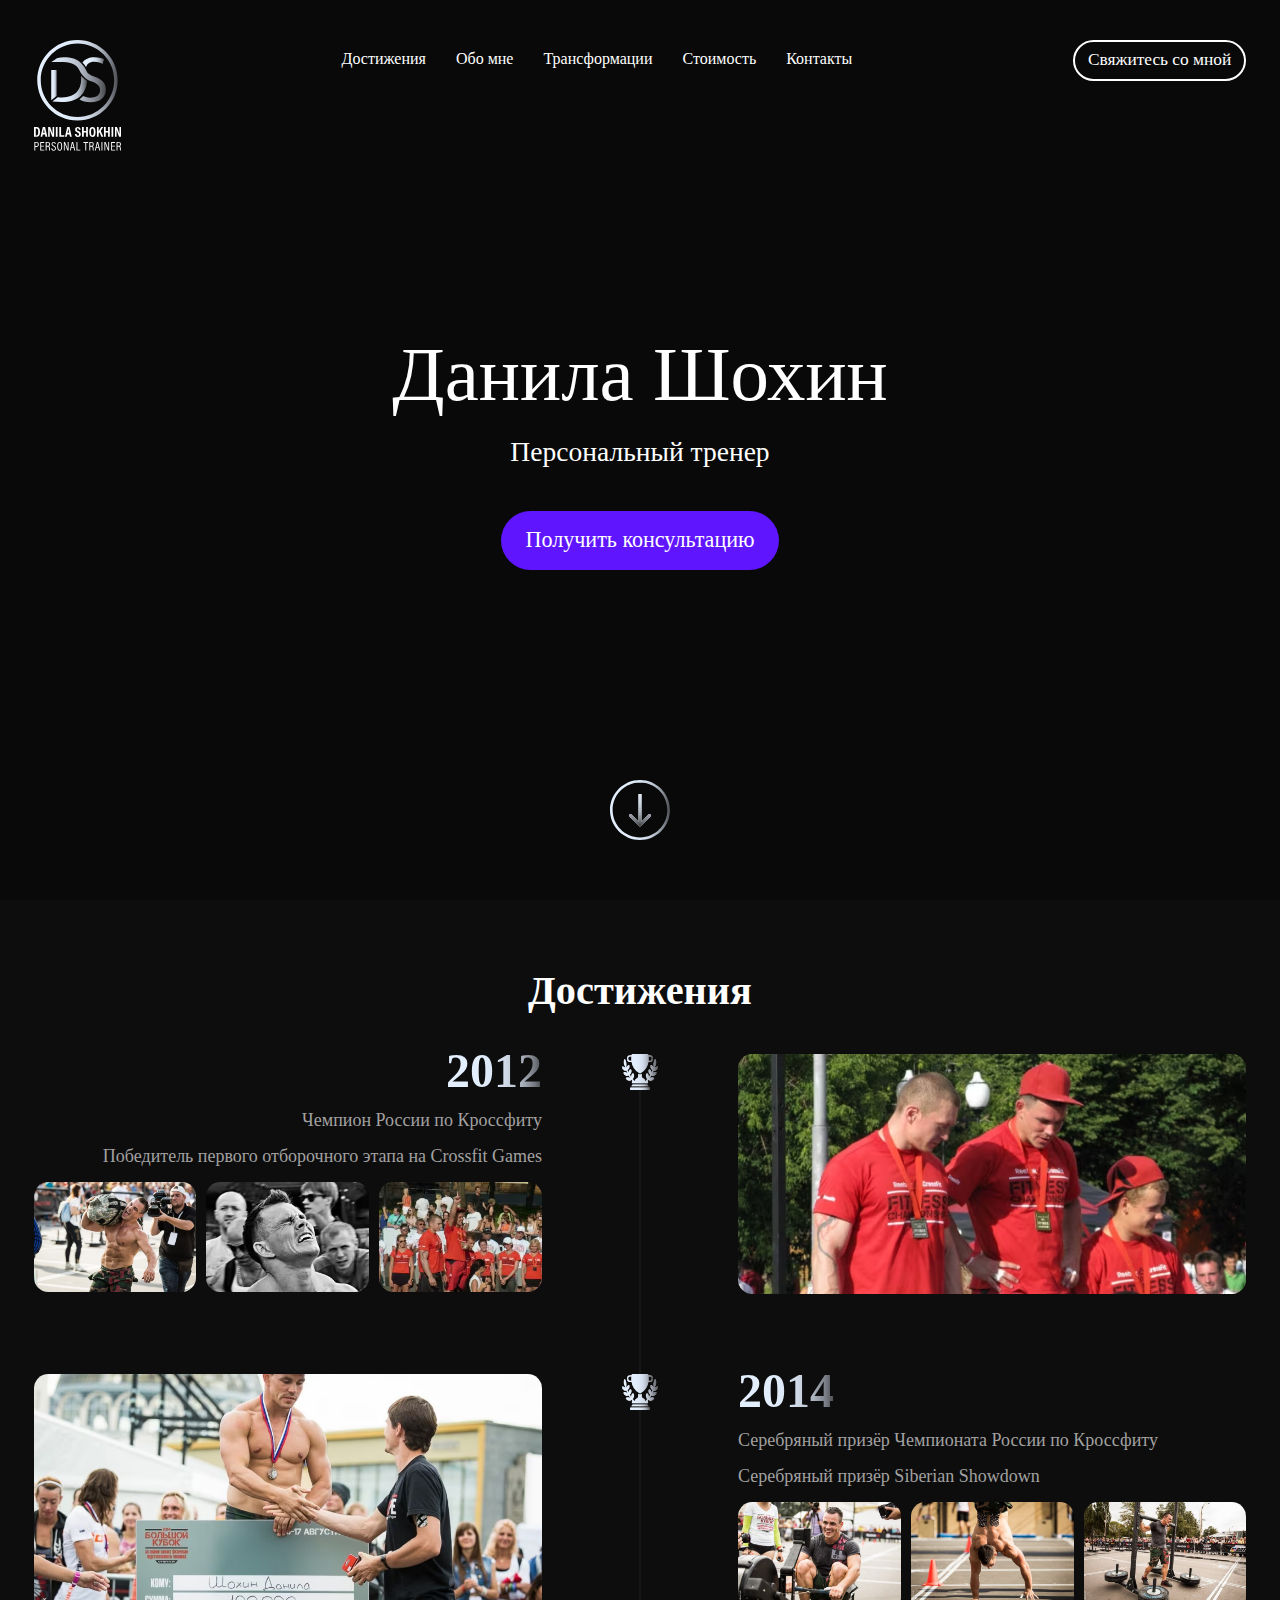
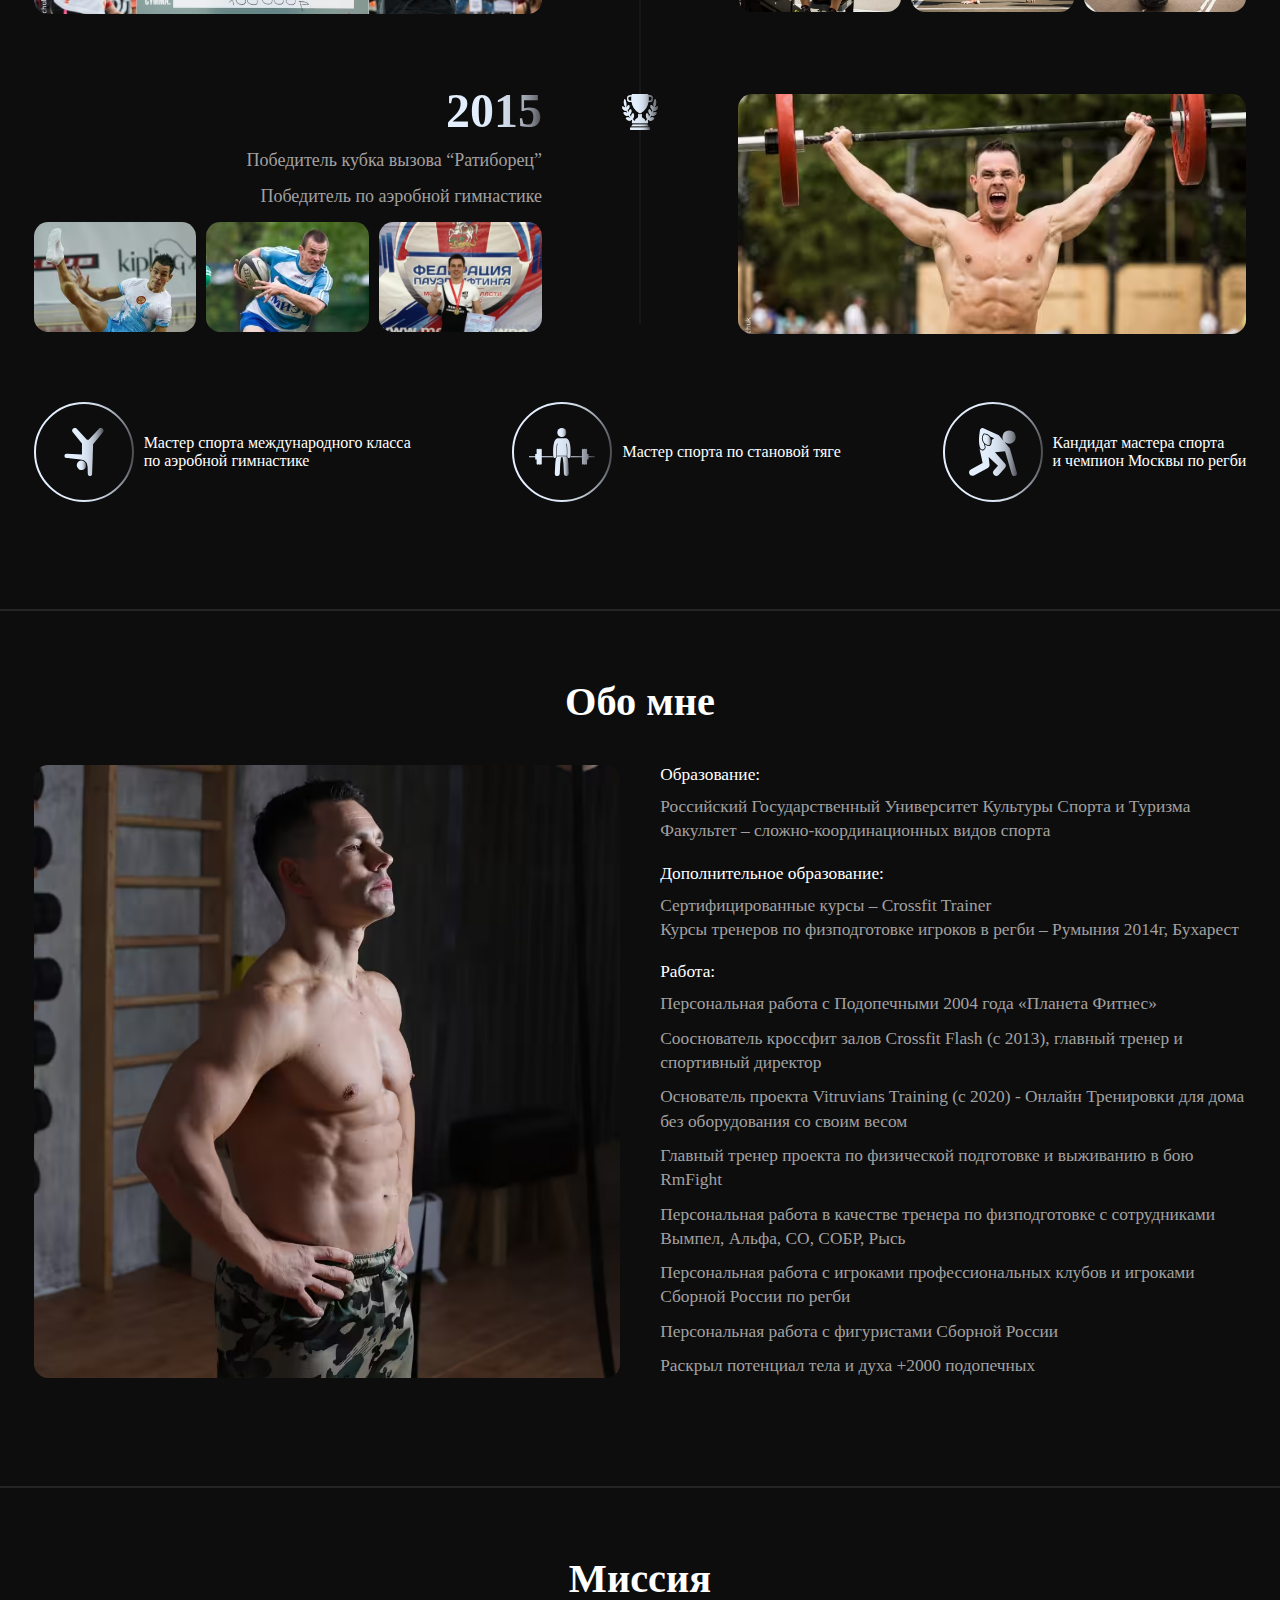
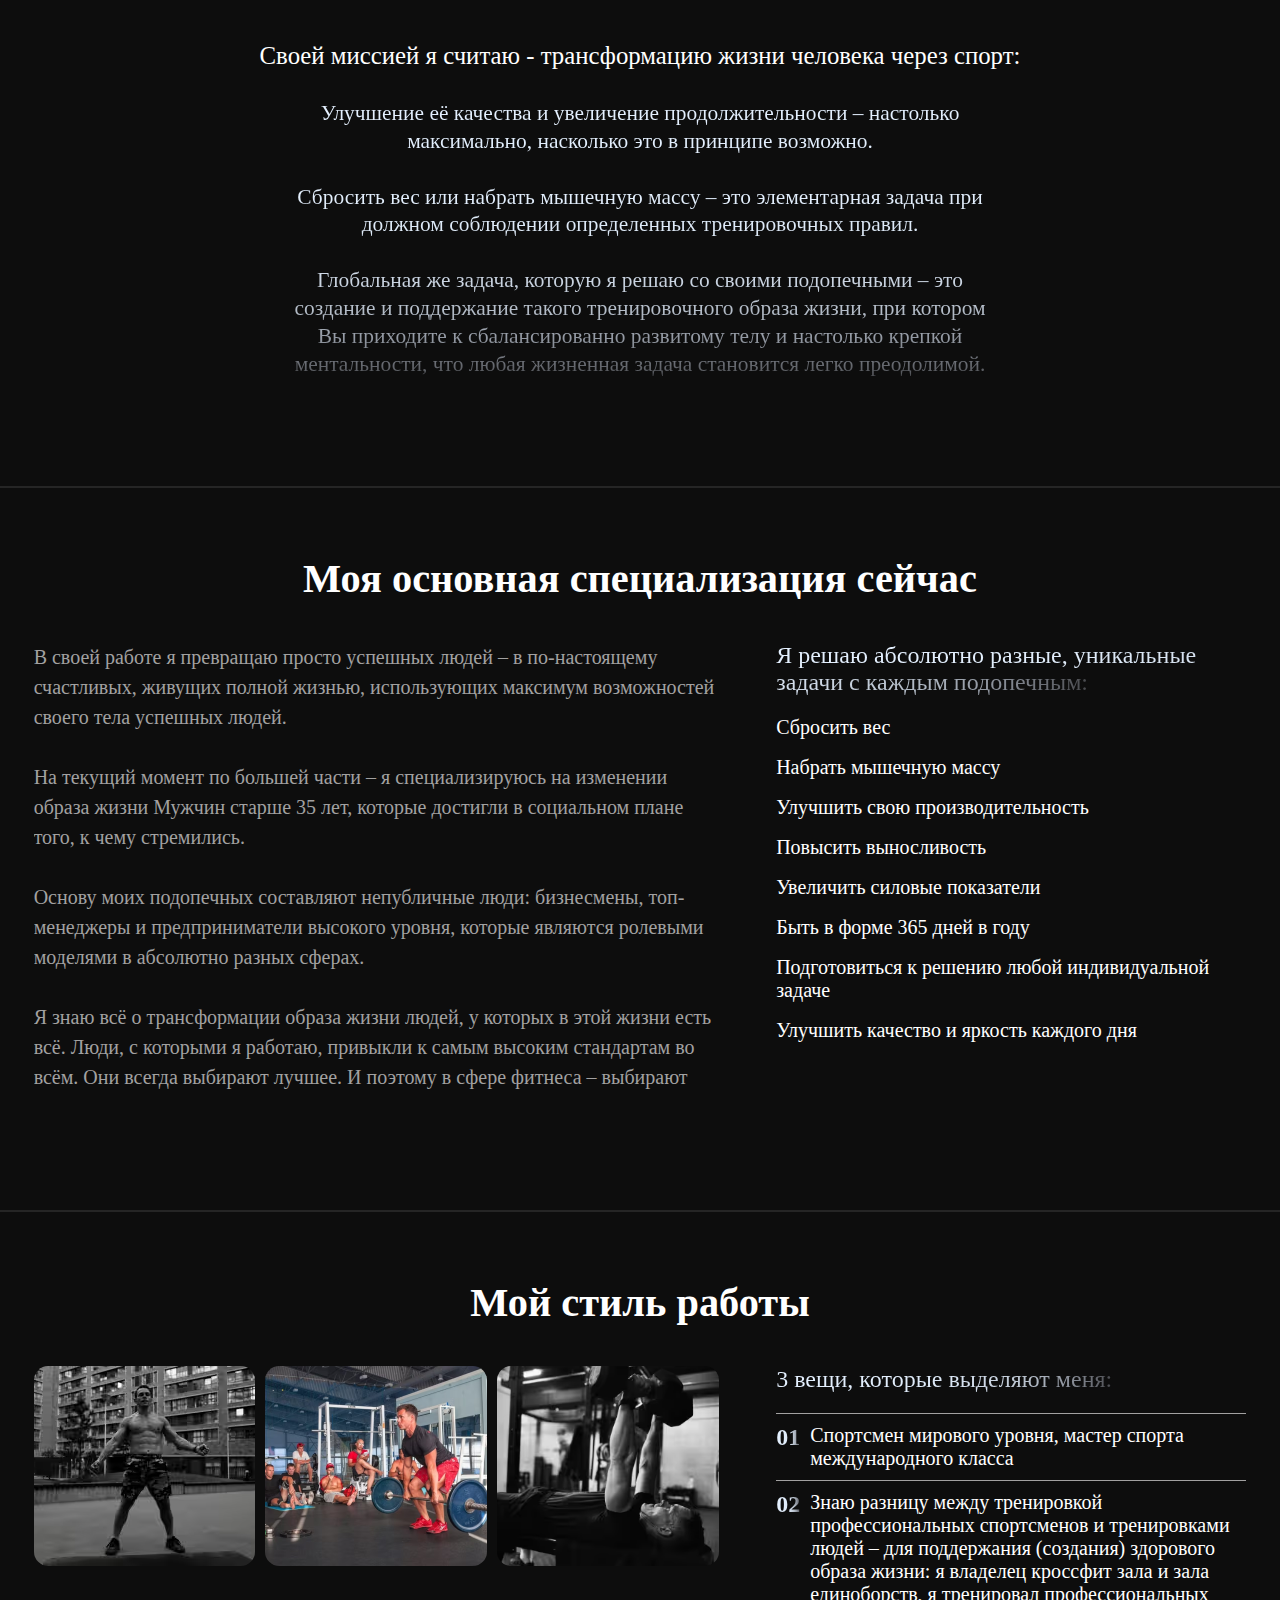
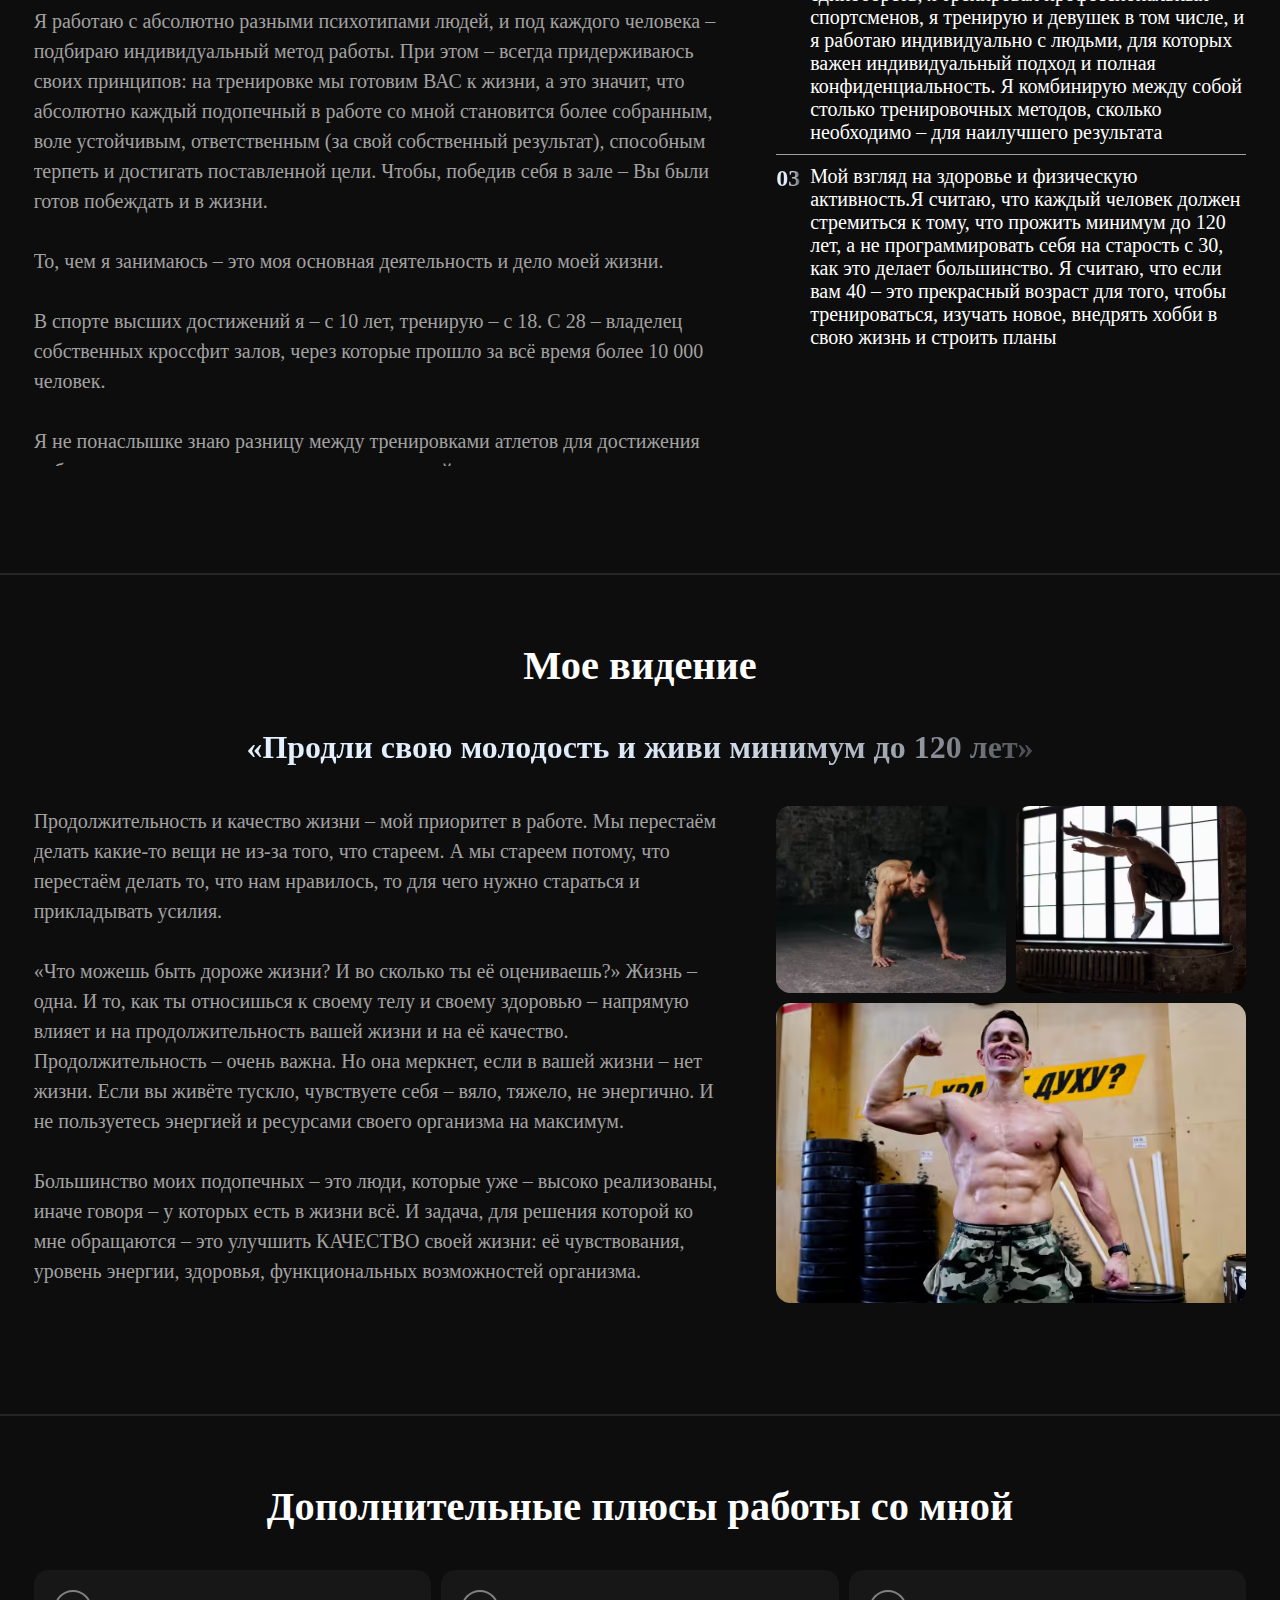
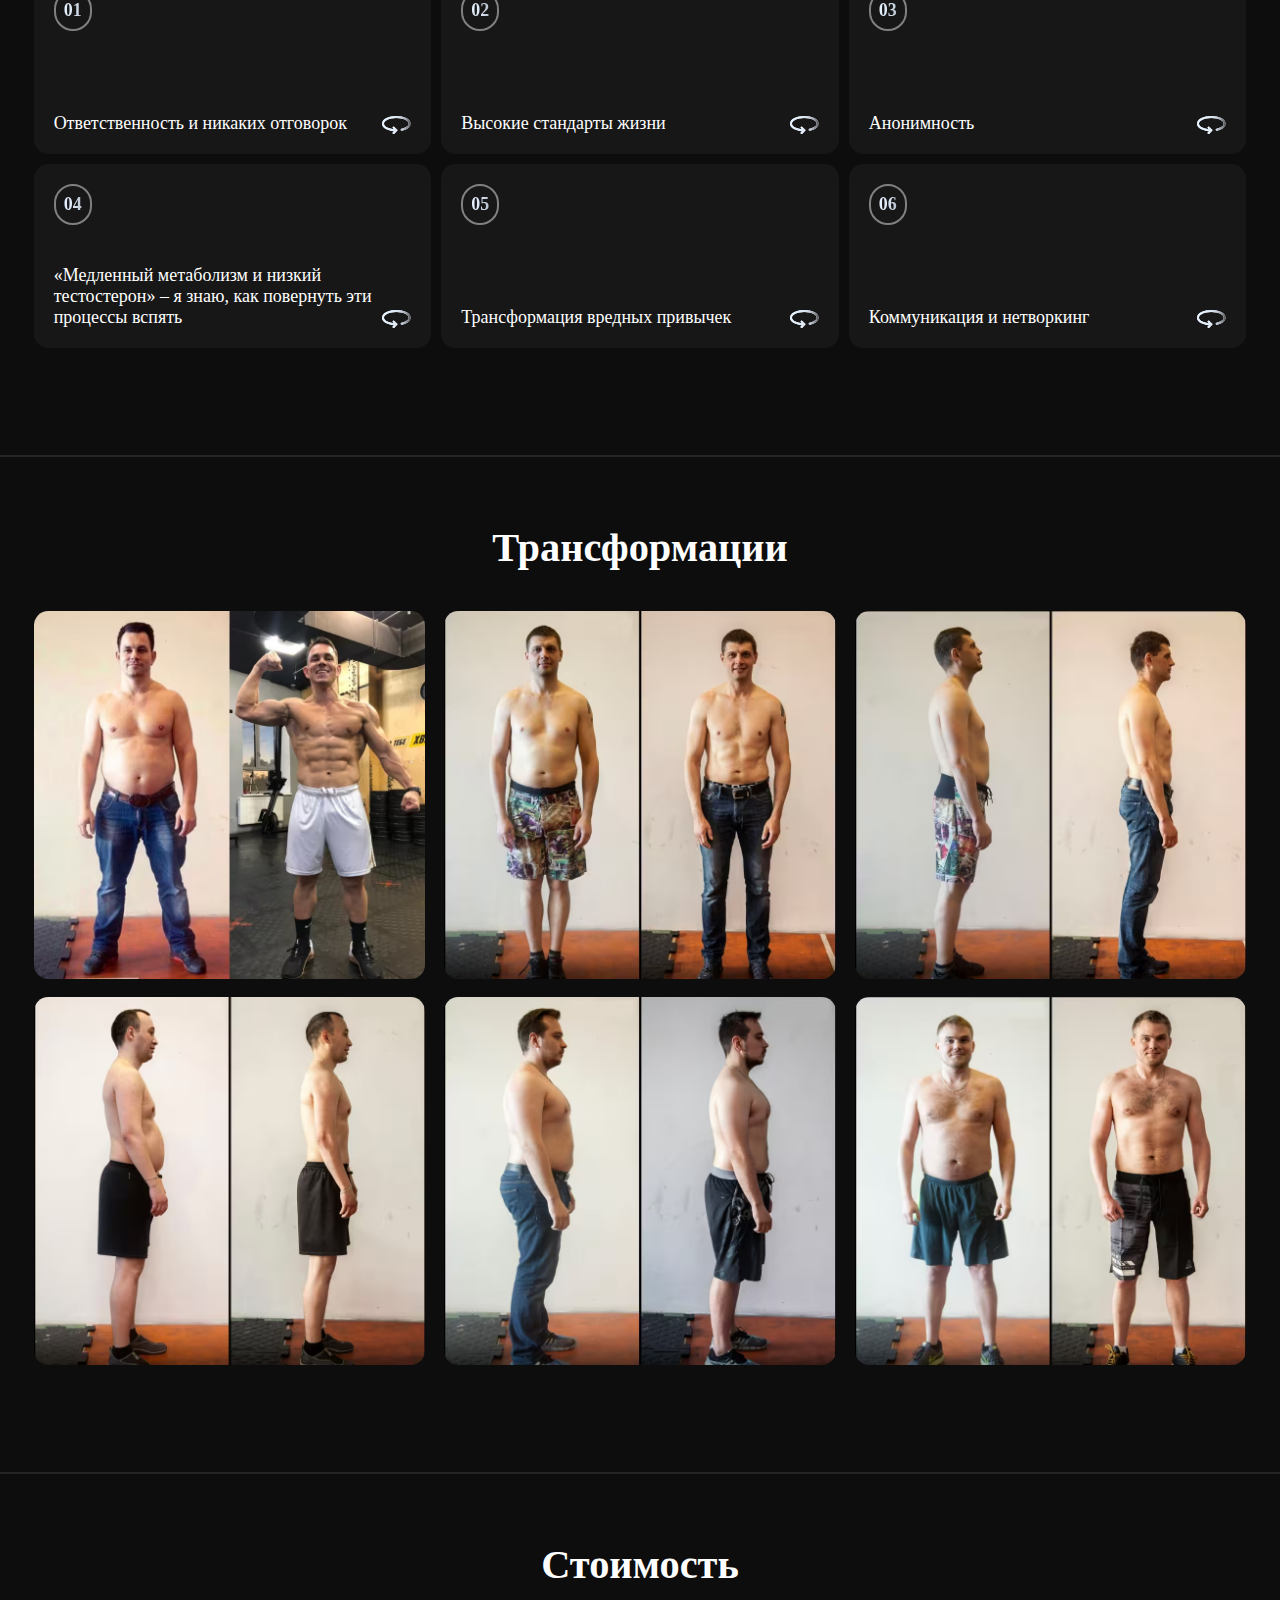
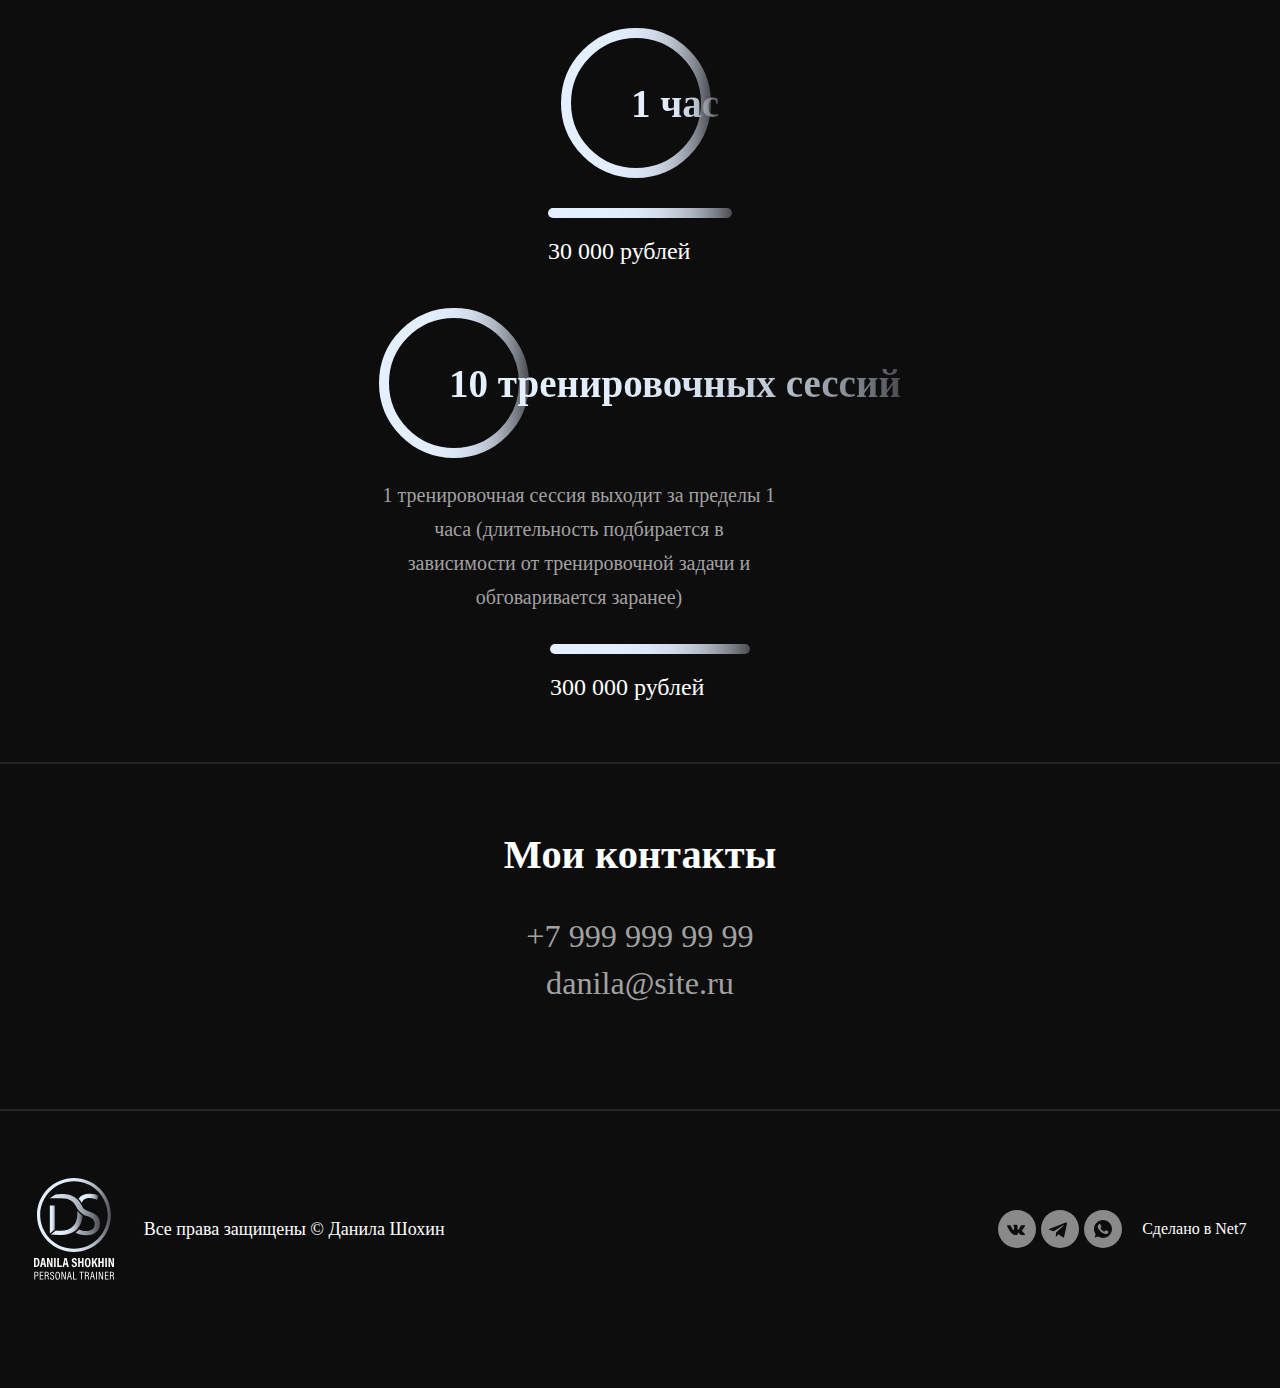
==== commit 51fef2a4: "Add Responsive header" ====
--- a/index.html
+++ b/index.html
@@ -23,6 +23,7 @@
 	<header>
 		<div class="header__container">
 			<a href="/" class="logo" aria-label="Нажать чтобы обновить страницу"><img src="assets/icons/logo.svg" alt="Главный логотип сайта"></a>
+			<input type="checkbox" id="nav-toggle" class="nav-toggle">
 			<nav>
 				<ul>
 					<li><a href="#progress" class="navlink">Достижения</a></li>
@@ -32,7 +33,12 @@
 					<li><a href="#contacts" class="navlink">Контакты</a></li>
 				</ul>
 			</nav>
-			<a href="#contacts" class="btn btn--primary" aria-label="Перейти к блоку контактных данных">Свяжитесь со мной</a>
+			<div class="btn__wrap">
+				<a href="#contacts" class="btn btn--primary" aria-label="Перейти к блоку контактных данных">Свяжитесь со мной</a>
+				<label for="nav-toggle" class="burger-menu">
+					<span></span>
+				</label>
+			</div>
 		</div>
 	</header>
 
--- a/css/main.min.css
+++ b/css/main.min.css
@@ -1 +1 @@
-@font-face{font-family:"SF";src:url("../assets/fonts/SFProDisplay-Black.woff2") format("woff2"),url("../assets/fonts/SFProDisplay-Black.woff") format("woff");font-weight:900;font-style:normal}@font-face{font-family:"SF";src:url("../assets/fonts/SFProDisplay-Heavy.woff2") format("woff2"),url("../assets/fonts/SFProDisplay-Heavy.woff") format("woff");font-weight:800;font-style:normal}@font-face{font-family:"SF";src:url("../assets/fonts/SFProDisplay-Bold.woff2") format("woff2"),url("../assets/fonts/SFProDisplay-Bold.woff") format("woff");font-weight:700;font-style:normal}@font-face{font-family:"SF";src:url("../assets/fonts/SFProDisplay-Semibold.woff2") format("woff2"),url("../assets/fonts/SFProDisplay-Semibold.woff") format("woff");font-weight:600;font-style:normal}@font-face{font-family:"SF";src:url("../assets/fonts/SFProDisplay-Medium.woff2") format("woff2"),url("../assets/fonts/SFProDisplay-Medium.woff") format("woff");font-weight:500;font-style:normal}@font-face{font-family:"SF";src:url("../assets/fonts/SFProDisplay-Regular.woff2") format("woff2"),url("../assets/fonts/SFProDisplay-Regular.woff") format("woff");font-weight:400;font-style:normal}@font-face{font-family:"SF";src:url("../assets/fonts/SFProDisplay-Light.woff2") format("woff2"),url("../assets/fonts/SFProDisplay-Light.woff") format("woff");font-weight:300;font-style:normal}html{height:100%;font-size:62.5%;scroll-behavior:smooth}body{min-height:100vh}*,*::before,*::after{box-sizing:border-box;margin:0;padding:0;border:none;font:inherit}img,picture,video,canvas,svg,span{display:block;max-width:100%}a{display:block;text-decoration:none;color:inherit}.container__footer,.price__grid,.plus__grid,.vision__col:last-of-type picture:last-of-type,.vision__col:first-of-type,.vision__grid,.style__photo-wrap img,.style__col:first-of-type,.style__grid,.about__grid img,.progress__bottom,.progress__grid .large-img,.progress__grid,header,.vision__col:last-of-type img,.progress__grid .progress__images__inner img,.progress__grid .progress__images,.hero__content,video,.preloader{width:100%}.hero{height:100vh;min-height:60rem}.vision__col:last-of-type img,.progress__grid .progress__images__inner img,.progress__grid .progress__images,.hero__content,video,.preloader{height:100%}.plus__card,.about__text__item,.about__text__wrap,.progress__grid .timeline__wrap,.progress__grid .progress__col,.container,.hero__content{display:flex;flex-direction:column}.hero__content{align-items:center;justify-content:center}.transformation__grid,.plus__grid,.style__photo-wrap{display:grid;grid-template-columns:repeat(3, 1fr)}.price__item:first-of-type,.vision__col:last-of-type,.about__grid{display:grid;grid-template-columns:repeat(2, 1fr)}footer,.contacts,section{border-top:.2rem solid #252525}.progress,.hero{border-top:none}.price__item:nth-child(2) div:first-of-type div span,.price__item:first-of-type div:first-of-type span,.plus__card span,.vision__quote,.style__col:last-of-type ul li span,.style__col:last-of-type b,.specialization__col:last-of-type b,.progress__grid .year{background:linear-gradient(90deg, #E4F0FF 0%, #E2EEFC 35%, #DBE7F5 50%, #D1DBE9 61%, #C1CBD7 70%, #ADB5C0 78%, #949AA4 85%, #767A82 92%, #55575C 98%, #48494D 100%);-webkit-background-clip:text;-webkit-text-fill-color:rgba(0,0,0,0);background-clip:text}.mission p{background:linear-gradient(180deg, #E4F0FF 0%, #E2EEFC 35%, #DBE7F5 50%, #D1DBE9 61%, #C1CBD7 70%, #ADB5C0 78%, #949AA4 85%, #767A82 92%, #55575C 98%, #48494D 100%);-webkit-background-clip:text;-webkit-text-fill-color:rgba(0,0,0,0);background-clip:text}.vision__quote,.mission p,.mission b,.btn,h2,h1{text-align:center}.plus__card span,.vision__col:first-of-type::-webkit-scrollbar-thumb,.vision__col:first-of-type::-webkit-scrollbar,.style__col:first-of-type::-webkit-scrollbar-thumb,.style__col:first-of-type::-webkit-scrollbar,.specialization__col:first-of-type::-webkit-scrollbar-thumb,.specialization__col:first-of-type::-webkit-scrollbar,.btn{border-radius:10rem}.transformation__grid img,.plus__card,.vision__col:last-of-type img,.style__photo-wrap img,.about__grid img,.progress__grid .large-img,.progress__grid .progress__images__inner img{border-radius:clamp(.2rem,.2rem + (1vw - .32rem)*1.2784,2rem)}.container__footer,.price__grid,.plus__card div,.vision__grid,.style__grid,.specialization__grid,.progress__bottom__item,.progress__bottom,.progress__grid .progress__images,.progress__grid,.header__container{display:grid}.copyright,.price__item:nth-child(2) .price__var,.price__item:nth-child(2) div:first-of-type div,.price__item:nth-child(2),.price__item:first-of-type div:first-of-type,.style__col:last-of-type ul li,nav ul,.preloader{display:flex}@keyframes appearance{0%{opacity:0}100%{opacity:1}}body{background-color:#0d0d0d;color:#fff;font-size:1.6rem;font-family:SF}.container{max-width:1440px;margin:auto;padding:clamp(4rem,4rem + (1vw - .32rem)*2.8409,8rem) clamp(2rem,2rem + (1vw - .32rem)*1.4205,4rem) clamp(8rem,8rem + (1vw - .32rem)*2.8409,12rem);align-items:center}h1{font-size:clamp(3.6rem,3.6rem + (1vw - .32rem)*4.2614,9.6rem)}h2{font-size:clamp(2.4rem,2.4rem + (1vw - .32rem)*1.7045,4.8rem);font-weight:700;margin-bottom:4rem}h3{font-size:1.8rem;font-weight:400}ul{list-style-type:none}.btn{height:fit-content;width:fit-content;font-size:clamp(1.6rem,1.6rem + (1vw - .32rem)*.142,1.8rem);font-weight:400;transition:background-color ease-in-out 300ms}.btn--primary{border:solid .2rem #fff;padding:.8rem 1.3rem .9rem;margin-left:auto}.btn--secondary{padding:1.6rem 2.4rem 1.7rem;background-color:#6015ff;font-size:clamp(1.8rem,1.8rem + (1vw - .32rem)*.4261,2.4rem)}@media(hover: hover){.btn--secondary:hover{background-color:#7542e4}.btn--primary:hover{background-color:#6015ff;border-color:#6015ff}}.link{text-decoration:underline;text-underline-offset:1rem;color:#6015ff;font-size:1.8rem;transition:color ease-in-out 300ms}.link--secondary{margin-top:3rem}@media(hover: hover){.link:hover{color:#7542e4}}.nav-toggle{display:none}.nav-toggle:checked~nav{transform:scale(1, 1)}.nav-toggle:checked~nav .navlink{opacity:1;transition:opacity 250ms ease-in-out 250ms}.burger-menu{height:4rem;width:4rem;display:flex;align-items:center;cursor:pointer;transition:transform ease-in-out 300ms}.burger-menu span,.burger-menu span::before,.burger-menu span::after{display:block;background-color:#8a2be2;height:.2rem;width:100%;border-radius:10rem;position:relative;transition:transform ease-in-out 300ms,background-color ease-in-out 300ms}.burger-menu span::before,.burger-menu span::after{content:"";position:absolute}.burger-menu span::before{transform:translateY(-1.2rem)}.burger-menu span::after{transform:translateY(1.2rem)}.burger-menu.open span{background-color:rgba(0,0,0,0)}.burger-menu.open span::before{transform:rotate(45deg)}.burger-menu.open span::after{transform:rotate(-45deg)}.preloader{background-color:#000;position:fixed;top:0;z-index:100;transition:.6s;align-items:center;justify-content:center}.preloader--hide{opacity:0}.loader{margin:auto;width:75px;height:75px;border:7px solid rgba(149,149,149,.3);border-radius:50%;border-left-color:#6015ff;animation:loader 1.3s linear infinite}@keyframes loader{100%{transform:rotate(360deg)}}header{position:absolute;z-index:30}.header__container{grid-template-columns:1fr max-content 1fr;gap:0;align-items:stretch;justify-content:space-between;padding:2rem clamp(2rem,2rem + (1vw - .32rem)*2.8409,6rem)}nav ul{flex-direction:row;gap:clamp(2rem,2rem + (1vw - .32rem)*1.4205,4rem);align-items:stretch;justify-content:center;margin-top:1.3rem;font-size:1.8rem}.logo{width:clamp(6rem,6rem + (1vw - .32rem)*2.8409,10rem)}.navlink{height:fit-content;transition:color 300ms ease-in-out}.navlink:hover{color:#6015ff}@media(max-width: 1150px){.header__container{grid-template-columns:1fr max-content}nav{display:none}}.hero{position:relative}video{object-fit:cover}.hero__content{z-index:20;position:absolute;top:0;left:0;background:rgba(0,0,0,.3);gap:clamp(1rem,1rem + (1vw - .32rem)*.7102,2rem)}.hero__content p{font-size:clamp(1.8rem,1.8rem + (1vw - .32rem)*.9943,3.2rem);margin-bottom:clamp(2rem,2rem + (1vw - .32rem)*.7102,3rem)}.hero__content .arrow-down{position:absolute;bottom:6rem}.hero__content .arrow-down:hover img{transform:scale(1.1)}@media(max-width: 1024px){.hero{height:60vh;min-height:40rem}.arrow-down{display:none}}@media(max-width: 767px){.hero{height:50vh;min-height:40rem}}.progress__grid{grid-template-columns:1fr max-content 1fr;gap:8rem;align-items:stretch}.progress__grid .progress__col{gap:1.5rem}.progress__grid .progress__col--first{align-items:end}.progress__grid .progress__col--second{align-items:start}.progress__grid .year{font-size:4.8rem;font-weight:600;line-height:100%;margin-top:-0.7rem;width:fit-content}.progress__grid .desc{color:#a2a1a1;font-size:1.8rem;font-weight:400}.progress__grid .desc--end{text-align:end}.progress__grid .progress__images{grid-template-columns:1fr 1fr 1fr;gap:1rem;align-items:stretch}.progress__grid .progress__images__inner{max-height:22rem}.progress__grid .progress__images__inner picture{height:100%}.progress__grid .progress__images__inner img{object-fit:cover;object-position:center top}.progress__grid .timeline__wrap{align-items:center}.progress__grid .timeline{background-color:#171717;width:.2rem;height:87rem;position:absolute;z-index:-1}.progress__grid .large-img{height:35rem;object-fit:cover;object-position:center}.progress__bottom{grid-template-columns:max-content max-content max-content;gap:1rem;align-items:stretch;margin-top:clamp(4rem,4rem + (1vw - .32rem)*2.8409,8rem);justify-content:space-between}.progress__bottom__item{grid-template-columns:max-content 1fr;gap:1rem;align-items:center}@media(max-width: 1280px){.progress__images__inner{height:11rem}.progress .large-img{height:24rem}}@media(max-width: 1190px){.progress__bottom__item img{width:6rem}}@media(max-width: 1024px){.progress__images__inner{height:8.5rem}.progress__bottom{grid-template-columns:1fr 1fr 1fr}.progress__bottom__item{display:flex;gap:2rem;flex-direction:column;justify-self:center}.progress__bottom__item img{width:10rem}.progress__bottom p{text-align:center}.progress__bottom p br{display:none}}@media(max-width: 885px){.progress__images__inner{height:15rem}.progress .large-img{height:40rem}.progress__grid{grid-template-columns:1fr;gap:2rem}.progress__grid .timeline__wrap{display:none}.progress .progress__col--first{align-items:center}.progress .progress__col--second{align-items:center}.progress .col-1{order:0}.progress .col-2{order:1;margin-bottom:3rem}.progress .col-3{order:4;margin-bottom:3rem}.progress .col-4{order:3}.progress .col-5{order:5}.progress .col-6{order:6}.progress .desc{text-align:center}.progress__bottom p{font-size:clamp(1.4rem,1.4rem + (1vw - .32rem)*.3571,1.6rem)}}@media(max-width: 600px){.progress .year{font-size:clamp(3.2rem,3.2rem + (1vw - .32rem)*5.7143,4.8rem);margin-top:-2rem}.progress__images__inner{height:10rem}.progress .large-img{height:30rem}}@media(max-width: 460px){.progress__images__inner{height:8rem}.progress .large-img{height:25rem}.progress__bottom{grid-template-columns:1fr;gap:4rem}.progress__bottom img{width:7rem}}@media(max-width: 375px){.progress__images__inner{height:6rem}.progress .large-img{height:20rem}}.about__grid{gap:clamp(2rem,2rem + (1vw - .32rem)*2.1307,5rem)}.about__grid img{min-height:100%;max-height:60rem;object-fit:cover;object-position:center top}.about__text__wrap{gap:2rem}.about__text__item{gap:1rem}.about__text__item b,.about__text__item p{font-size:clamp(1.6rem,1.6rem + (1vw - .32rem)*.142,1.8rem)}.about__text__item p{color:#a2a1a1;line-height:140%;font-weight:300}@media(max-width: 767px){.about__grid{grid-template-columns:1fr}.about__text__item b,.about__text__item p{text-align:center}}@media(max-width: 460px){.about__grid img{margin-top:-2rem;height:40rem}}.mission b{font-size:clamp(1.8rem,1.8rem + (1vw - .32rem)*.7102,2.8rem);margin-bottom:3rem}.mission p{white-space:50px;font-size:clamp(1.6rem,1.6rem + (1vw - .32rem)*.5682,2.4rem);max-width:65ch;line-height:130%;font-weight:300}@media(max-width: 460px){.mission b{margin-top:-2rem}}.specialization p{font-size:2rem;font-weight:300;color:#a2a1a1;line-height:150%}.specialization__grid{grid-template-columns:1.5fr 1fr;gap:clamp(1rem,1rem + (1vw - .32rem)*2.8409,5rem);align-items:stretch;min-height:40rem}.specialization__col:first-of-type{overflow:auto;padding-right:2rem;max-height:40rem}.specialization__col:first-of-type::-webkit-scrollbar{background-color:#171717;width:.6rem}.specialization__col:first-of-type::-webkit-scrollbar-thumb{background-color:#a2a1a1}.specialization__col:last-of-type b{font-size:2.4rem}.specialization__col:last-of-type ul{margin-top:2rem;list-style-type:none;display:flex;flex-direction:column;gap:1.7rem}.specialization__col:last-of-type ul li{font-size:2rem}@media(max-width: 1280px){.specialization__col:first-of-type{max-height:46rem}}@media(max-width: 1024px){.specialization__col:first-of-type{max-height:48rem}}@media(max-width: 885px){.specialization__col:first-of-type{max-height:54rem}}@media(max-width: 767px){.specialization__grid{grid-template-columns:1fr}.specialization__col:first-of-type{max-height:30rem;height:100%}.specialization__col:first-of-type p{font-size:1.8rem;text-align:center;margin-bottom:2rem}.specialization__col:last-of-type{display:flex;flex-direction:column}.specialization__col:last-of-type b{font-size:2rem;text-align:center}.specialization__col:last-of-type ul li{font-size:1.8rem;text-align:center}}@media(max-width: 460px){.specialization h2{margin-bottom:2rem}}.style__grid{grid-template-columns:1.5fr 1fr;gap:clamp(1rem,1rem + (1vw - .32rem)*2.8409,5rem);align-items:stretch;min-height:63rem}.style__col:first-of-type{overflow:auto;padding-right:2rem;max-height:63rem}.style__col:first-of-type::-webkit-scrollbar{background-color:#171717;width:.6rem}.style__col:first-of-type::-webkit-scrollbar-thumb{background-color:#a2a1a1}.style__col:first-of-type p{font-size:2rem;font-weight:300;color:#a2a1a1;line-height:150%}.style__photo-wrap{gap:1rem;margin-bottom:4rem}.style__photo-wrap img{height:20rem;object-fit:cover}.style__col:last-of-type b{font-size:2.4rem}.style__col:last-of-type ul{margin-top:2rem;list-style-type:none}.style__col:last-of-type ul li{flex-direction:row;gap:1rem;align-items:stretch;padding:1rem 0;border-top:.1rem solid #a2a1a1;font-size:2rem;font-weight:400}.style__col:last-of-type ul li span{font-size:2.4rem;font-weight:900}@media(max-width: 1280px){.style__col:first-of-type{max-height:70rem}}@media(max-width: 1150px){.style__col:first-of-type{max-height:74rem}}@media(max-width: 1024px){.style__col:first-of-type{max-height:89rem}}@media(max-width: 885px){.style__photo-wrap img{height:15rem}.style__col:first-of-type{max-height:105rem}}@media(max-width: 767px){.style__grid{grid-template-columns:1fr}.style__col:first-of-type{max-height:30rem}.style__col:first-of-type p{font-size:1.8rem;text-align:center}.style__col:last-of-type{display:flex;flex-direction:column;align-items:center}.style__col:last-of-type b{font-size:2rem;text-align:center}.style__col:last-of-type ul li{font-size:1.8rem}}@media(max-width: 460px){.style h2{margin-bottom:2rem}}.vision__quote{font-size:3.2rem;font-weight:800}.vision__grid{grid-template-columns:1.5fr 1fr;gap:clamp(1rem,1rem + (1vw - .32rem)*2.8409,5rem);align-items:stretch;margin-top:4rem;height:50rem}.vision__col:first-of-type{overflow:auto;padding-right:2rem}.vision__col:first-of-type p{font-size:2rem;font-weight:300;color:#a2a1a1;line-height:150%}.vision__col:first-of-type::-webkit-scrollbar{background-color:#171717;width:.6rem}.vision__col:first-of-type::-webkit-scrollbar-thumb{background-color:#a2a1a1}.vision__col:last-of-type{gap:1rem;align-items:stretch}.vision__col:last-of-type img{object-fit:cover}.vision__col:last-of-type picture:last-of-type{grid-column:1/3}.vision__col:last-of-type picture:last-of-type img{max-height:30rem;object-position:top}@media(max-width: 767px){.vision__quote{font-size:2rem}.vision__grid{grid-template-columns:1fr;height:auto;gap:3rem}.vision__col:first-of-type{order:1}.vision__col:first-of-type p{font-size:1.8rem;text-align:center}}@media(max-width: 460px){.vision h2{margin-bottom:2rem}}.plus__grid{grid-template-rows:1fr 1fr;gap:1rem}.plus__card{justify-content:space-between;background-color:#171717;padding:2rem}.plus__card span{font-size:1.8rem;font-weight:800;width:fit-content;padding:.8rem;border:solid .2rem gray}.plus__card div{margin-top:4rem;grid-template-columns:1fr max-content;gap:1rem;align-items:end}@media(max-width: 1024px){.plus__grid{grid-template-columns:1fr 1fr;grid-template-rows:repeat(3, 1fr)}.plus__card h3{font-size:clamp(1.6rem,1.6rem + (1vw - .32rem)*.3226,1.8rem)}}@media(max-width: 600px){.plus__grid{grid-template-columns:1fr;grid-template-rows:repeat(6, 1fr)}}@media(max-width: 460px){.plus h2{margin-bottom:2rem}}.transformation__grid{gap:clamp(1rem,1rem + (1vw - .32rem)*.8929,2rem)}@media(max-width: 600px){.transformation__grid{grid-template-columns:1fr 1fr}}@media(max-width: 460px){.transformation h2{margin-bottom:2rem}}.price__grid{grid-template-columns:max-content 1fr;gap:2rem;align-items:start}.price__item:first-of-type{align-items:center}.price__item:first-of-type div:first-of-type{flex-direction:row;gap:0;align-items:center}.price__item:first-of-type div:first-of-type span{font-size:clamp(2rem,2rem + (1vw - .32rem)*1.9886,4.8rem);font-weight:700;margin-left:-8rem}.price__item:first-of-type div:last-of-type{margin-top:1rem;position:relative}.price__item:first-of-type div:last-of-type span{position:absolute;top:3rem;font-size:2.4rem}.price__item:nth-child(2){flex-direction:row;gap:0;align-items:start}.price__item:nth-child(2) div:first-of-type div{flex-direction:row;gap:0;align-items:center}.price__item:nth-child(2) div:first-of-type div span{font-size:clamp(2rem,2rem + (1vw - .32rem)*1.9886,4.8rem);font-weight:700;margin-left:-8rem}.price__item:nth-child(2) div:first-of-type p{font-size:2rem;line-height:170%;margin-left:15rem;color:#a2a1a1;max-width:40ch}.price__item:nth-child(2) .price__var{position:relative;margin-top:7rem;margin-left:2rem}.price__item:nth-child(2) .price__var span{position:absolute;top:3rem;font-size:2.4rem}@media(max-width: 1280px){.price__grid{grid-template-columns:1fr;gap:4rem}.price__item:first-of-type{grid-template-columns:1fr;width:100%;display:flex;flex-direction:column;align-items:center;gap:2rem}.price__item:first-of-type .link--secondary{margin-top:5rem}.price__item:last-of-type{display:flex;flex-direction:column;align-items:center;margin-top:5rem}.price__item:nth-child(2) div:first-of-type span{text-align:center;margin-left:8rem}.price__item:nth-child(2) div:first-of-type p{margin-top:2rem;margin-left:0rem;text-align:center}.price__item:nth-child(2) .price__var{margin-top:3rem}}@media(max-width: 460px){.price h2{margin-bottom:2rem}}.contacts a{font-size:clamp(2.4rem,2.4rem + (1vw - .32rem)*.8523,3.6rem);font-weight:500;color:#a2a1a1;transition:color ease-in-out 300ms}.contacts a:last-of-type{margin-top:1rem}.contacts a:hover{color:#fff}@media(max-width: 460px){.contacts h2{margin-bottom:2rem}}.container__footer{grid-template-columns:1fr 1fr;gap:0;align-items:center}.copyright{flex-direction:row;gap:3rem;align-items:center}.copyright a{width:8rem}.copyright span{font-size:1.8rem}.networks{display:flex;align-items:center;justify-content:end;gap:2rem}.footer__social{display:flex;gap:.5rem}@media(max-width: 885px){.container__footer{grid-template-columns:1fr;align-items:center;gap:4rem}.copyright{display:flex;flex-direction:column;align-items:center;text-align:center}.networks{flex-direction:column;justify-content:center}}/*# sourceMappingURL=main.min.css.map */+@font-face{font-family:"SF";src:url("../assets/fonts/SFProDisplay-Black.woff2") format("woff2"),url("../assets/fonts/SFProDisplay-Black.woff") format("woff");font-weight:900;font-style:normal}@font-face{font-family:"SF";src:url("../assets/fonts/SFProDisplay-Heavy.woff2") format("woff2"),url("../assets/fonts/SFProDisplay-Heavy.woff") format("woff");font-weight:800;font-style:normal}@font-face{font-family:"SF";src:url("../assets/fonts/SFProDisplay-Bold.woff2") format("woff2"),url("../assets/fonts/SFProDisplay-Bold.woff") format("woff");font-weight:700;font-style:normal}@font-face{font-family:"SF";src:url("../assets/fonts/SFProDisplay-Semibold.woff2") format("woff2"),url("../assets/fonts/SFProDisplay-Semibold.woff") format("woff");font-weight:600;font-style:normal}@font-face{font-family:"SF";src:url("../assets/fonts/SFProDisplay-Medium.woff2") format("woff2"),url("../assets/fonts/SFProDisplay-Medium.woff") format("woff");font-weight:500;font-style:normal}@font-face{font-family:"SF";src:url("../assets/fonts/SFProDisplay-Regular.woff2") format("woff2"),url("../assets/fonts/SFProDisplay-Regular.woff") format("woff");font-weight:400;font-style:normal}@font-face{font-family:"SF";src:url("../assets/fonts/SFProDisplay-Light.woff2") format("woff2"),url("../assets/fonts/SFProDisplay-Light.woff") format("woff");font-weight:300;font-style:normal}html{height:100%;font-size:62.5%;scroll-behavior:smooth}body{min-height:100vh}*,*::before,*::after{box-sizing:border-box;margin:0;padding:0;border:none;font:inherit}img,picture,video,canvas,svg,span{display:block;max-width:100%}a{display:block;text-decoration:none;color:inherit}.container__footer,.price__grid,.plus__grid,.vision__col:last-of-type picture:last-of-type,.vision__col:first-of-type,.vision__grid,.style__photo-wrap img,.style__col:first-of-type,.style__grid,.about__grid img,.progress__bottom,.progress__grid .large-img,.progress__grid,.vision__col:last-of-type img,.progress__grid .progress__images__inner img,.progress__grid .progress__images,.hero__content,video,.preloader{width:100%}.hero{height:100vh;min-height:60rem}.vision__col:last-of-type img,.progress__grid .progress__images__inner img,.progress__grid .progress__images,.hero__content,video,.preloader{height:100%}.plus__card,.about__text__item,.about__text__wrap,.progress__grid .timeline__wrap,.progress__grid .progress__col,.container,.hero__content{display:flex;flex-direction:column}.hero__content{align-items:center;justify-content:center}.transformation__grid,.plus__grid,.style__photo-wrap{display:grid;grid-template-columns:repeat(3, 1fr)}.price__item:first-of-type,.vision__col:last-of-type,.about__grid{display:grid;grid-template-columns:repeat(2, 1fr)}footer,.contacts,section{border-top:.2rem solid #252525}.progress,.hero{border-top:none}.price__item:nth-child(2) div:first-of-type div span,.price__item:first-of-type div:first-of-type span,.plus__card span,.vision__quote,.style__col:last-of-type ul li span,.style__col:last-of-type b,.specialization__col:last-of-type b,.progress__grid .year{background:linear-gradient(90deg, #E4F0FF 0%, #E2EEFC 35%, #DBE7F5 50%, #D1DBE9 61%, #C1CBD7 70%, #ADB5C0 78%, #949AA4 85%, #767A82 92%, #55575C 98%, #48494D 100%);-webkit-background-clip:text;-webkit-text-fill-color:rgba(0,0,0,0);background-clip:text}.mission p{background:linear-gradient(180deg, #E4F0FF 0%, #E2EEFC 35%, #DBE7F5 50%, #D1DBE9 61%, #C1CBD7 70%, #ADB5C0 78%, #949AA4 85%, #767A82 92%, #55575C 98%, #48494D 100%);-webkit-background-clip:text;-webkit-text-fill-color:rgba(0,0,0,0);background-clip:text}.vision__quote,.mission p,.mission b,.btn,h2,h1{text-align:center}.plus__card span,.vision__col:first-of-type::-webkit-scrollbar-thumb,.vision__col:first-of-type::-webkit-scrollbar,.style__col:first-of-type::-webkit-scrollbar-thumb,.style__col:first-of-type::-webkit-scrollbar,.specialization__col:first-of-type::-webkit-scrollbar-thumb,.specialization__col:first-of-type::-webkit-scrollbar,.btn{border-radius:10rem}.transformation__grid img,.plus__card,.vision__col:last-of-type img,.style__photo-wrap img,.about__grid img,.progress__grid .large-img,.progress__grid .progress__images__inner img{border-radius:clamp(.2rem,.2rem + (1vw - .32rem)*1.2784,2rem)}.container__footer,.price__grid,.plus__card div,.vision__grid,.style__grid,.specialization__grid,.progress__bottom__item,.progress__bottom,.progress__grid .progress__images,.progress__grid{display:grid}.copyright,.price__item:nth-child(2) .price__var,.price__item:nth-child(2) div:first-of-type div,.price__item:nth-child(2),.price__item:first-of-type div:first-of-type,.style__col:last-of-type ul li,.preloader{display:flex}@keyframes appearance{0%{opacity:0}100%{opacity:1}}body{background-color:#0d0d0d;color:#fff;font-size:1.6rem;font-family:SF}.container{max-width:1440px;margin:auto;padding:clamp(4rem,4rem + (1vw - .32rem)*2.8409,8rem) clamp(2rem,2rem + (1vw - .32rem)*1.4205,4rem) clamp(8rem,8rem + (1vw - .32rem)*2.8409,12rem);align-items:center}h1{font-size:clamp(3.6rem,3.6rem + (1vw - .32rem)*4.2614,9.6rem)}h2{font-size:clamp(2.4rem,2.4rem + (1vw - .32rem)*1.7045,4.8rem);font-weight:700;margin-bottom:4rem}h3{font-size:1.8rem;font-weight:400}ul{list-style-type:none}.btn{height:fit-content;width:fit-content;font-size:clamp(1.6rem,1.6rem + (1vw - .32rem)*.142,1.8rem);font-weight:400;transition:background-color ease-in-out 300ms}.btn--primary{border:solid .2rem #fff;padding:.8rem 1.3rem .9rem;margin-left:auto}.btn--secondary{padding:1.6rem 2.4rem 1.7rem;background-color:#6015ff;font-size:clamp(1.8rem,1.8rem + (1vw - .32rem)*.4261,2.4rem)}@media(hover: hover){.btn--secondary:hover{background-color:#7542e4}.btn--primary:hover{background-color:#6015ff;border-color:#6015ff}}.link{text-decoration:underline;text-underline-offset:1rem;color:#6015ff;font-size:1.8rem;transition:color ease-in-out 300ms}.link--secondary{margin-top:3rem}@media(hover: hover){.link:hover{color:#7542e4}}.nav-toggle{display:none}.nav-toggle:checked~nav{transform:scale(1, 1)}.nav-toggle:checked~nav .navlink{opacity:1;transition:opacity 250ms ease-in-out 250ms}.burger-menu{height:4rem;width:4rem;display:flex;align-items:center;cursor:pointer;transition:transform ease-in-out 300ms}.burger-menu span,.burger-menu span::before,.burger-menu span::after{display:block;background-color:#fff;height:.2rem;width:100%;border-radius:10rem;position:relative;transition:transform ease-in-out 300ms,background-color ease-in-out 300ms}.burger-menu span::before,.burger-menu span::after{content:"";position:absolute}.burger-menu span::before{transform:translateY(-1.2rem)}.burger-menu span::after{transform:translateY(1.2rem)}.burger-menu.open span{background-color:rgba(0,0,0,0)}.burger-menu.open span::before{transform:rotate(45deg)}.burger-menu.open span::after{transform:rotate(-45deg)}.preloader{background-color:#000;position:fixed;top:0;z-index:100;transition:.6s;align-items:center;justify-content:center}.preloader--hide{opacity:0}.loader{margin:auto;width:75px;height:75px;border:7px solid rgba(149,149,149,.3);border-radius:50%;border-left-color:#6015ff;animation:loader 1.3s linear infinite}@keyframes loader{100%{transform:rotate(360deg)}}header{background-color:var(--clr-background);position:absolute;width:100%;z-index:100}.header__container{height:100%;display:flex;justify-content:space-between;padding:0 clamp(2rem,2rem + (1vw - .32rem)*1.4205,4rem);margin-top:2rem}.logo{width:clamp(6rem,6rem + (1vw - .32rem)*2.8409,10rem)}nav{position:absolute;top:100%;left:0;width:100%;transform:scale(1, 0);transform-origin:top;transition:transform ease-in-out 300ms;padding:2rem 0}nav ul{margin:auto;padding:clamp(2rem,2rem + (1vw - .32rem)*1.4205,4rem);display:flex;flex-direction:column;gap:2rem;background-color:#0d0d0d}.navlink{padding:1rem 0;transition:color 300ms ease-in-out;opacity:0;transition:opacity 100ms ease-in-out;width:fit-content}.navlink:hover{color:blue}.btn__wrap{display:flex;gap:2rem}.btn--primary{display:none}@media(min-width: 1024px){.header__container{grid-template-columns:1fr 3fr 1fr;margin-top:4rem}.burger-menu{display:none}nav{all:unset}.navlink{opacity:1}nav ul{flex-direction:row;padding:0;gap:3rem;background-color:rgba(0,0,0,0);justify-content:center}.btn--primary{display:block}}.hero{position:relative}video{object-fit:cover}.hero__content{z-index:20;position:absolute;top:0;left:0;background:rgba(0,0,0,.3);gap:clamp(1rem,1rem + (1vw - .32rem)*.7102,2rem)}.hero__content p{font-size:clamp(1.8rem,1.8rem + (1vw - .32rem)*.9943,3.2rem);margin-bottom:clamp(2rem,2rem + (1vw - .32rem)*.7102,3rem)}.hero__content .arrow-down{position:absolute;bottom:6rem}.hero__content .arrow-down:hover img{transform:scale(1.1)}@media(max-width: 1024px){.hero{height:60vh;min-height:40rem}.arrow-down{display:none}}@media(max-width: 767px){.hero{height:50vh;min-height:40rem}}.progress__grid{grid-template-columns:1fr max-content 1fr;gap:8rem;align-items:stretch}.progress__grid .progress__col{gap:1.5rem}.progress__grid .progress__col--first{align-items:end}.progress__grid .progress__col--second{align-items:start}.progress__grid .year{font-size:4.8rem;font-weight:600;line-height:100%;margin-top:-0.7rem;width:fit-content}.progress__grid .desc{color:#a2a1a1;font-size:1.8rem;font-weight:400}.progress__grid .desc--end{text-align:end}.progress__grid .progress__images{grid-template-columns:1fr 1fr 1fr;gap:1rem;align-items:stretch}.progress__grid .progress__images__inner{max-height:22rem}.progress__grid .progress__images__inner picture{height:100%}.progress__grid .progress__images__inner img{object-fit:cover;object-position:center top}.progress__grid .timeline__wrap{align-items:center}.progress__grid .timeline{background-color:#171717;width:.2rem;height:87rem;position:absolute;z-index:-1}.progress__grid .large-img{height:35rem;object-fit:cover;object-position:center}.progress__bottom{grid-template-columns:max-content max-content max-content;gap:1rem;align-items:stretch;margin-top:clamp(4rem,4rem + (1vw - .32rem)*2.8409,8rem);justify-content:space-between}.progress__bottom__item{grid-template-columns:max-content 1fr;gap:1rem;align-items:center}@media(max-width: 1280px){.progress__images__inner{height:11rem}.progress .large-img{height:24rem}}@media(max-width: 1190px){.progress__bottom__item img{width:6rem}}@media(max-width: 1024px){.progress__images__inner{height:8.5rem}.progress__bottom{grid-template-columns:1fr 1fr 1fr}.progress__bottom__item{display:flex;gap:2rem;flex-direction:column;justify-self:center}.progress__bottom__item img{width:10rem}.progress__bottom p{text-align:center}.progress__bottom p br{display:none}}@media(max-width: 885px){.progress__images__inner{height:15rem}.progress .large-img{height:40rem}.progress__grid{grid-template-columns:1fr;gap:2rem}.progress__grid .timeline__wrap{display:none}.progress .progress__col--first{align-items:center}.progress .progress__col--second{align-items:center}.progress .col-1{order:0}.progress .col-2{order:1;margin-bottom:3rem}.progress .col-3{order:4;margin-bottom:3rem}.progress .col-4{order:3}.progress .col-5{order:5}.progress .col-6{order:6}.progress .desc{text-align:center}.progress__bottom p{font-size:clamp(1.4rem,1.4rem + (1vw - .32rem)*.3571,1.6rem)}}@media(max-width: 600px){.progress .year{font-size:clamp(3.2rem,3.2rem + (1vw - .32rem)*5.7143,4.8rem);margin-top:-2rem}.progress__images__inner{height:10rem}.progress .large-img{height:30rem}}@media(max-width: 460px){.progress__images__inner{height:8rem}.progress .large-img{height:25rem}.progress__bottom{grid-template-columns:1fr;gap:4rem}.progress__bottom img{width:7rem}}@media(max-width: 375px){.progress__images__inner{height:6rem}.progress .large-img{height:20rem}}.about__grid{gap:clamp(2rem,2rem + (1vw - .32rem)*2.1307,5rem)}.about__grid img{min-height:100%;max-height:60rem;object-fit:cover;object-position:center top}.about__text__wrap{gap:2rem}.about__text__item{gap:1rem}.about__text__item b,.about__text__item p{font-size:clamp(1.6rem,1.6rem + (1vw - .32rem)*.142,1.8rem)}.about__text__item p{color:#a2a1a1;line-height:140%;font-weight:300}@media(max-width: 767px){.about__grid{grid-template-columns:1fr}.about__text__item b,.about__text__item p{text-align:center}}@media(max-width: 460px){.about__grid img{margin-top:-2rem;height:40rem}}.mission b{font-size:clamp(1.8rem,1.8rem + (1vw - .32rem)*.7102,2.8rem);margin-bottom:3rem}.mission p{white-space:50px;font-size:clamp(1.6rem,1.6rem + (1vw - .32rem)*.5682,2.4rem);max-width:65ch;line-height:130%;font-weight:300}@media(max-width: 460px){.mission b{margin-top:-2rem}}.specialization p{font-size:2rem;font-weight:300;color:#a2a1a1;line-height:150%}.specialization__grid{grid-template-columns:1.5fr 1fr;gap:clamp(1rem,1rem + (1vw - .32rem)*2.8409,5rem);align-items:stretch;min-height:40rem}.specialization__col:first-of-type{overflow:auto;padding-right:2rem;max-height:40rem}.specialization__col:first-of-type::-webkit-scrollbar{background-color:#171717;width:.6rem}.specialization__col:first-of-type::-webkit-scrollbar-thumb{background-color:#a2a1a1}.specialization__col:last-of-type b{font-size:2.4rem}.specialization__col:last-of-type ul{margin-top:2rem;list-style-type:none;display:flex;flex-direction:column;gap:1.7rem}.specialization__col:last-of-type ul li{font-size:2rem}@media(max-width: 1280px){.specialization__col:first-of-type{max-height:46rem}}@media(max-width: 1024px){.specialization__col:first-of-type{max-height:48rem}}@media(max-width: 885px){.specialization__col:first-of-type{max-height:54rem}}@media(max-width: 767px){.specialization__grid{grid-template-columns:1fr}.specialization__col:first-of-type{max-height:30rem;height:100%}.specialization__col:first-of-type p{font-size:1.8rem;text-align:center;margin-bottom:2rem}.specialization__col:last-of-type{display:flex;flex-direction:column}.specialization__col:last-of-type b{font-size:2rem;text-align:center}.specialization__col:last-of-type ul li{font-size:1.8rem;text-align:center}}@media(max-width: 460px){.specialization h2{margin-bottom:2rem}}.style__grid{grid-template-columns:1.5fr 1fr;gap:clamp(1rem,1rem + (1vw - .32rem)*2.8409,5rem);align-items:stretch;min-height:63rem}.style__col:first-of-type{overflow:auto;padding-right:2rem;max-height:63rem}.style__col:first-of-type::-webkit-scrollbar{background-color:#171717;width:.6rem}.style__col:first-of-type::-webkit-scrollbar-thumb{background-color:#a2a1a1}.style__col:first-of-type p{font-size:2rem;font-weight:300;color:#a2a1a1;line-height:150%}.style__photo-wrap{gap:1rem;margin-bottom:4rem}.style__photo-wrap img{height:20rem;object-fit:cover}.style__col:last-of-type b{font-size:2.4rem}.style__col:last-of-type ul{margin-top:2rem;list-style-type:none}.style__col:last-of-type ul li{flex-direction:row;gap:1rem;align-items:stretch;padding:1rem 0;border-top:.1rem solid #a2a1a1;font-size:2rem;font-weight:400}.style__col:last-of-type ul li span{font-size:2.4rem;font-weight:900}@media(max-width: 1280px){.style__col:first-of-type{max-height:70rem}}@media(max-width: 1150px){.style__col:first-of-type{max-height:74rem}}@media(max-width: 1024px){.style__col:first-of-type{max-height:89rem}}@media(max-width: 885px){.style__photo-wrap img{height:15rem}.style__col:first-of-type{max-height:105rem}}@media(max-width: 767px){.style__grid{grid-template-columns:1fr}.style__col:first-of-type{max-height:30rem}.style__col:first-of-type p{font-size:1.8rem;text-align:center}.style__col:last-of-type{display:flex;flex-direction:column;align-items:center}.style__col:last-of-type b{font-size:2rem;text-align:center}.style__col:last-of-type ul li{font-size:1.8rem}}@media(max-width: 460px){.style h2{margin-bottom:2rem}}.vision__quote{font-size:3.2rem;font-weight:800}.vision__grid{grid-template-columns:1.5fr 1fr;gap:clamp(1rem,1rem + (1vw - .32rem)*2.8409,5rem);align-items:stretch;margin-top:4rem;height:50rem}.vision__col:first-of-type{overflow:auto;padding-right:2rem}.vision__col:first-of-type p{font-size:2rem;font-weight:300;color:#a2a1a1;line-height:150%}.vision__col:first-of-type::-webkit-scrollbar{background-color:#171717;width:.6rem}.vision__col:first-of-type::-webkit-scrollbar-thumb{background-color:#a2a1a1}.vision__col:last-of-type{gap:1rem;align-items:stretch}.vision__col:last-of-type img{object-fit:cover}.vision__col:last-of-type picture:last-of-type{grid-column:1/3}.vision__col:last-of-type picture:last-of-type img{max-height:30rem;object-position:top}@media(max-width: 767px){.vision__quote{font-size:2rem}.vision__grid{grid-template-columns:1fr;height:auto;gap:3rem}.vision__col:first-of-type{order:1}.vision__col:first-of-type p{font-size:1.8rem;text-align:center}}@media(max-width: 460px){.vision h2{margin-bottom:2rem}}.plus__grid{grid-template-rows:1fr 1fr;gap:1rem}.plus__card{justify-content:space-between;background-color:#171717;padding:2rem}.plus__card span{font-size:1.8rem;font-weight:800;width:fit-content;padding:.8rem;border:solid .2rem gray}.plus__card div{margin-top:4rem;grid-template-columns:1fr max-content;gap:1rem;align-items:end}@media(max-width: 1024px){.plus__grid{grid-template-columns:1fr 1fr;grid-template-rows:repeat(3, 1fr)}.plus__card h3{font-size:clamp(1.6rem,1.6rem + (1vw - .32rem)*.3226,1.8rem)}}@media(max-width: 600px){.plus__grid{grid-template-columns:1fr;grid-template-rows:repeat(6, 1fr)}}@media(max-width: 460px){.plus h2{margin-bottom:2rem}}.transformation__grid{gap:clamp(1rem,1rem + (1vw - .32rem)*.8929,2rem)}@media(max-width: 600px){.transformation__grid{grid-template-columns:1fr 1fr}}@media(max-width: 460px){.transformation h2{margin-bottom:2rem}}.price__grid{grid-template-columns:max-content 1fr;gap:2rem;align-items:start}.price__item:first-of-type{align-items:center}.price__item:first-of-type div:first-of-type{flex-direction:row;gap:0;align-items:center}.price__item:first-of-type div:first-of-type span{font-size:clamp(2rem,2rem + (1vw - .32rem)*1.9886,4.8rem);font-weight:700;margin-left:-8rem}.price__item:first-of-type div:last-of-type{margin-top:1rem;position:relative}.price__item:first-of-type div:last-of-type span{position:absolute;top:3rem;font-size:2.4rem}.price__item:nth-child(2){flex-direction:row;gap:0;align-items:start}.price__item:nth-child(2) div:first-of-type div{flex-direction:row;gap:0;align-items:center}.price__item:nth-child(2) div:first-of-type div span{font-size:clamp(2rem,2rem + (1vw - .32rem)*1.9886,4.8rem);font-weight:700;margin-left:-8rem}.price__item:nth-child(2) div:first-of-type p{font-size:2rem;line-height:170%;margin-left:15rem;color:#a2a1a1;max-width:40ch}.price__item:nth-child(2) .price__var{position:relative;margin-top:7rem;margin-left:2rem}.price__item:nth-child(2) .price__var span{position:absolute;top:3rem;font-size:2.4rem}@media(max-width: 1280px){.price__grid{grid-template-columns:1fr;gap:4rem}.price__item:first-of-type{grid-template-columns:1fr;width:100%;display:flex;flex-direction:column;align-items:center;gap:2rem}.price__item:first-of-type .link--secondary{margin-top:5rem}.price__item:last-of-type{display:flex;flex-direction:column;align-items:center;margin-top:5rem}.price__item:nth-child(2) div:first-of-type span{text-align:center;margin-left:8rem}.price__item:nth-child(2) div:first-of-type p{margin-top:2rem;margin-left:0rem;text-align:center}.price__item:nth-child(2) .price__var{margin-top:3rem}}@media(max-width: 460px){.price h2{margin-bottom:2rem}}.contacts a{font-size:clamp(2.4rem,2.4rem + (1vw - .32rem)*.8523,3.6rem);font-weight:500;color:#a2a1a1;transition:color ease-in-out 300ms}.contacts a:last-of-type{margin-top:1rem}.contacts a:hover{color:#fff}@media(max-width: 460px){.contacts h2{margin-bottom:2rem}}.container__footer{grid-template-columns:1fr 1fr;gap:0;align-items:center}.copyright{flex-direction:row;gap:3rem;align-items:center}.copyright a{width:8rem}.copyright span{font-size:1.8rem}.networks{display:flex;align-items:center;justify-content:end;gap:2rem}.footer__social{display:flex;gap:.5rem}@media(max-width: 885px){.container__footer{grid-template-columns:1fr;align-items:center;gap:4rem}.copyright{display:flex;flex-direction:column;align-items:center;text-align:center}.networks{flex-direction:column;justify-content:center}}/*# sourceMappingURL=main.min.css.map */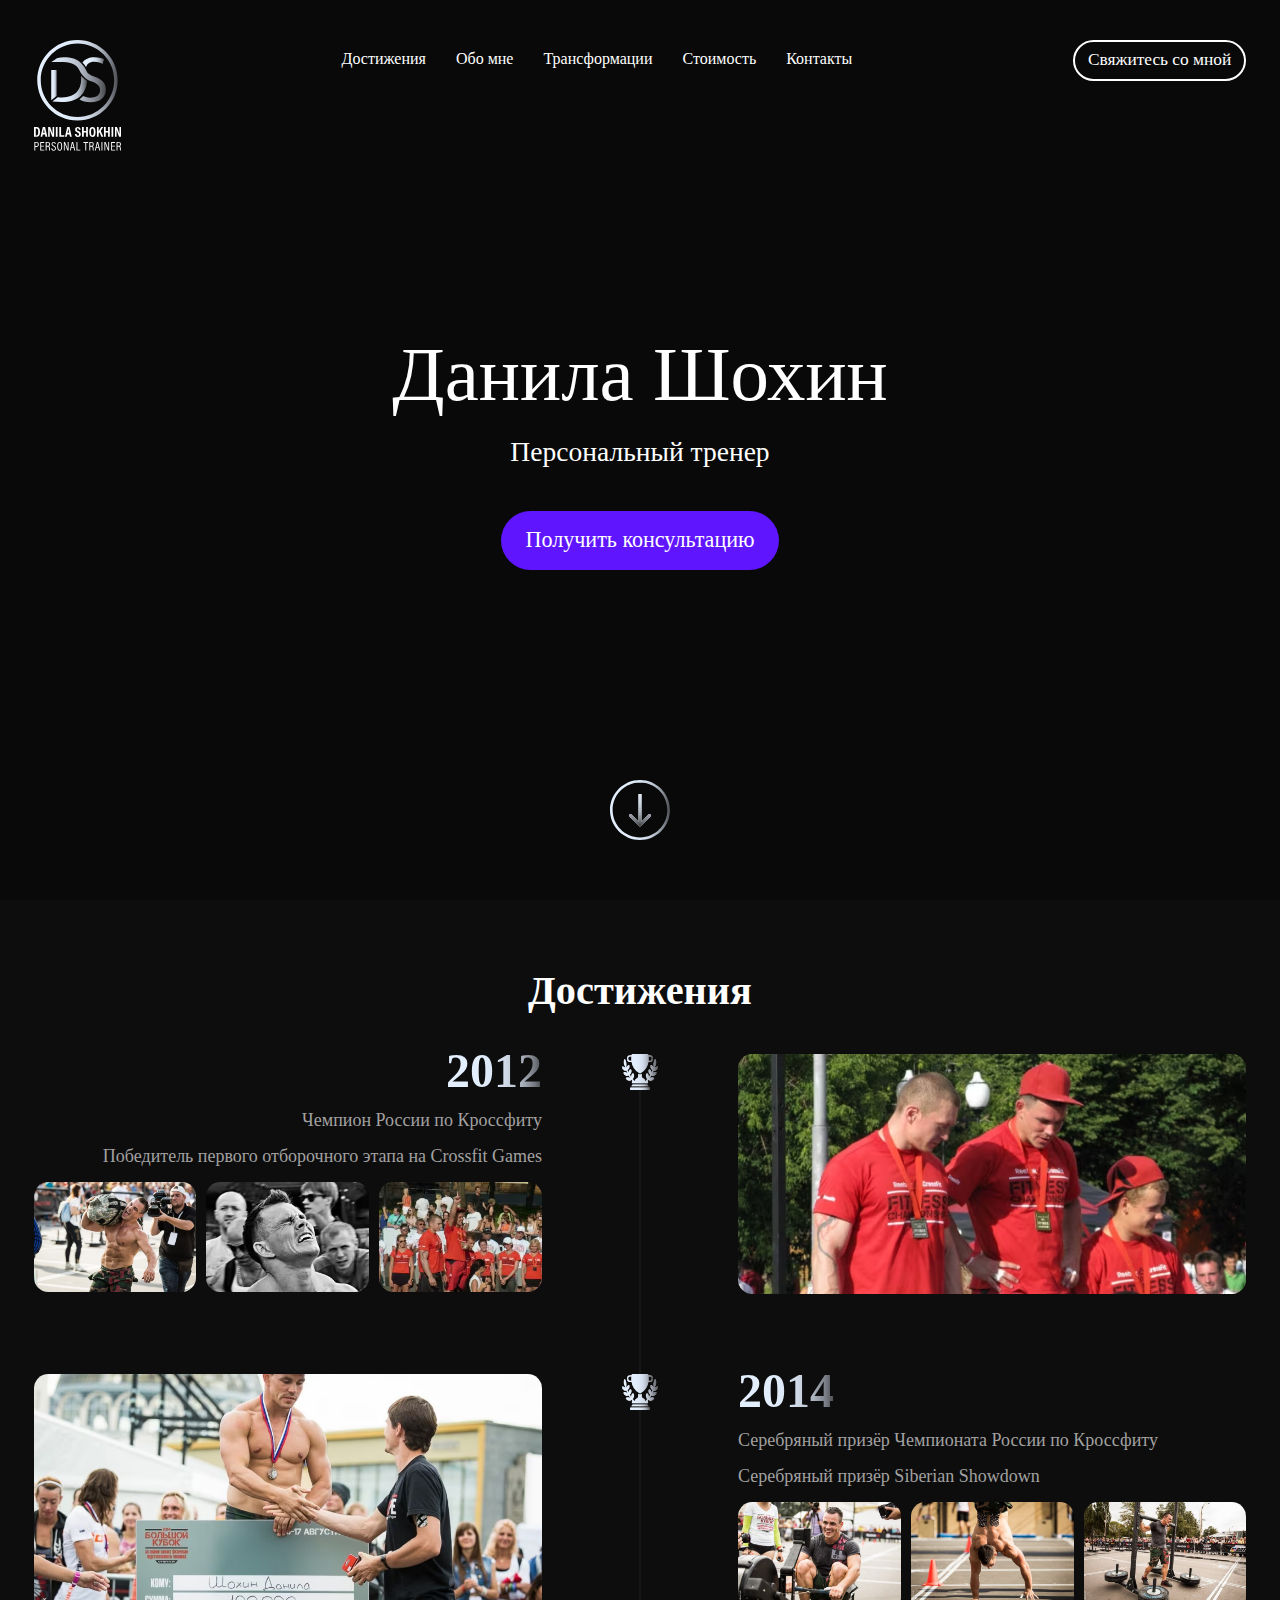
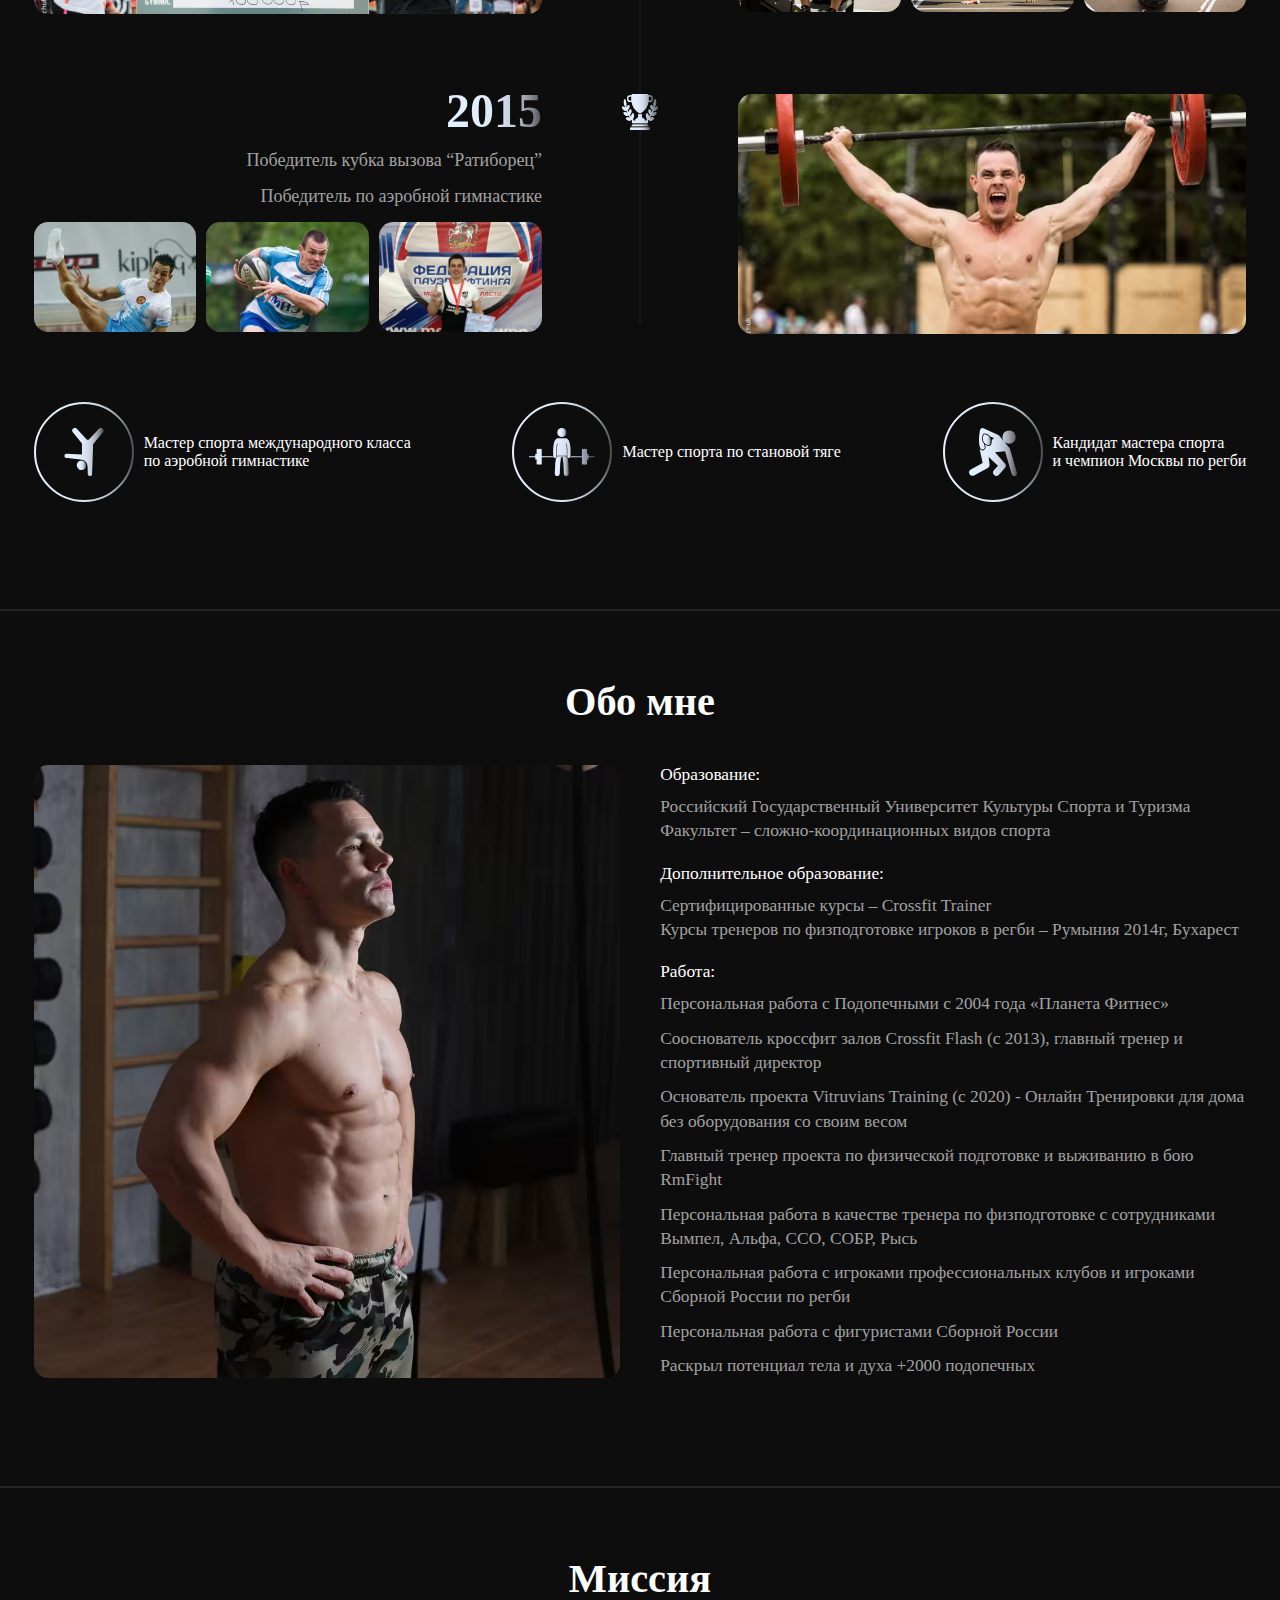
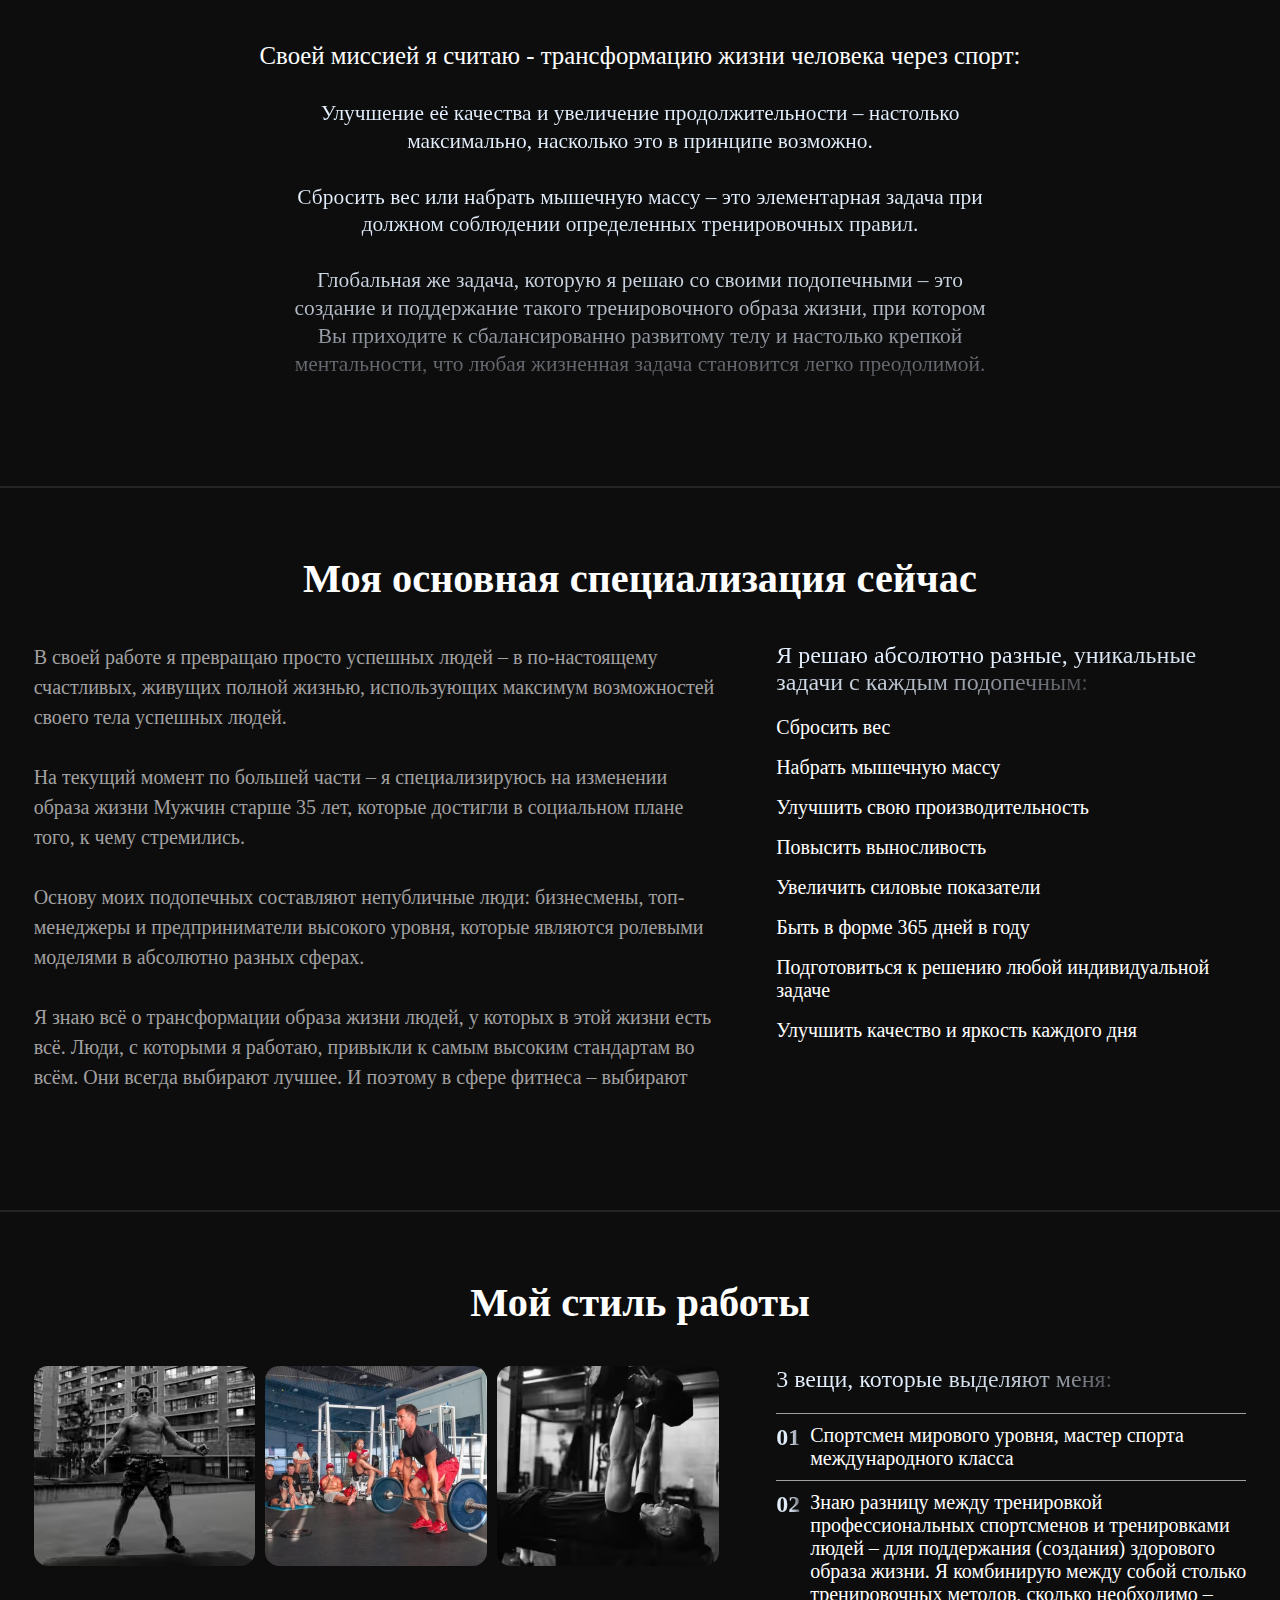
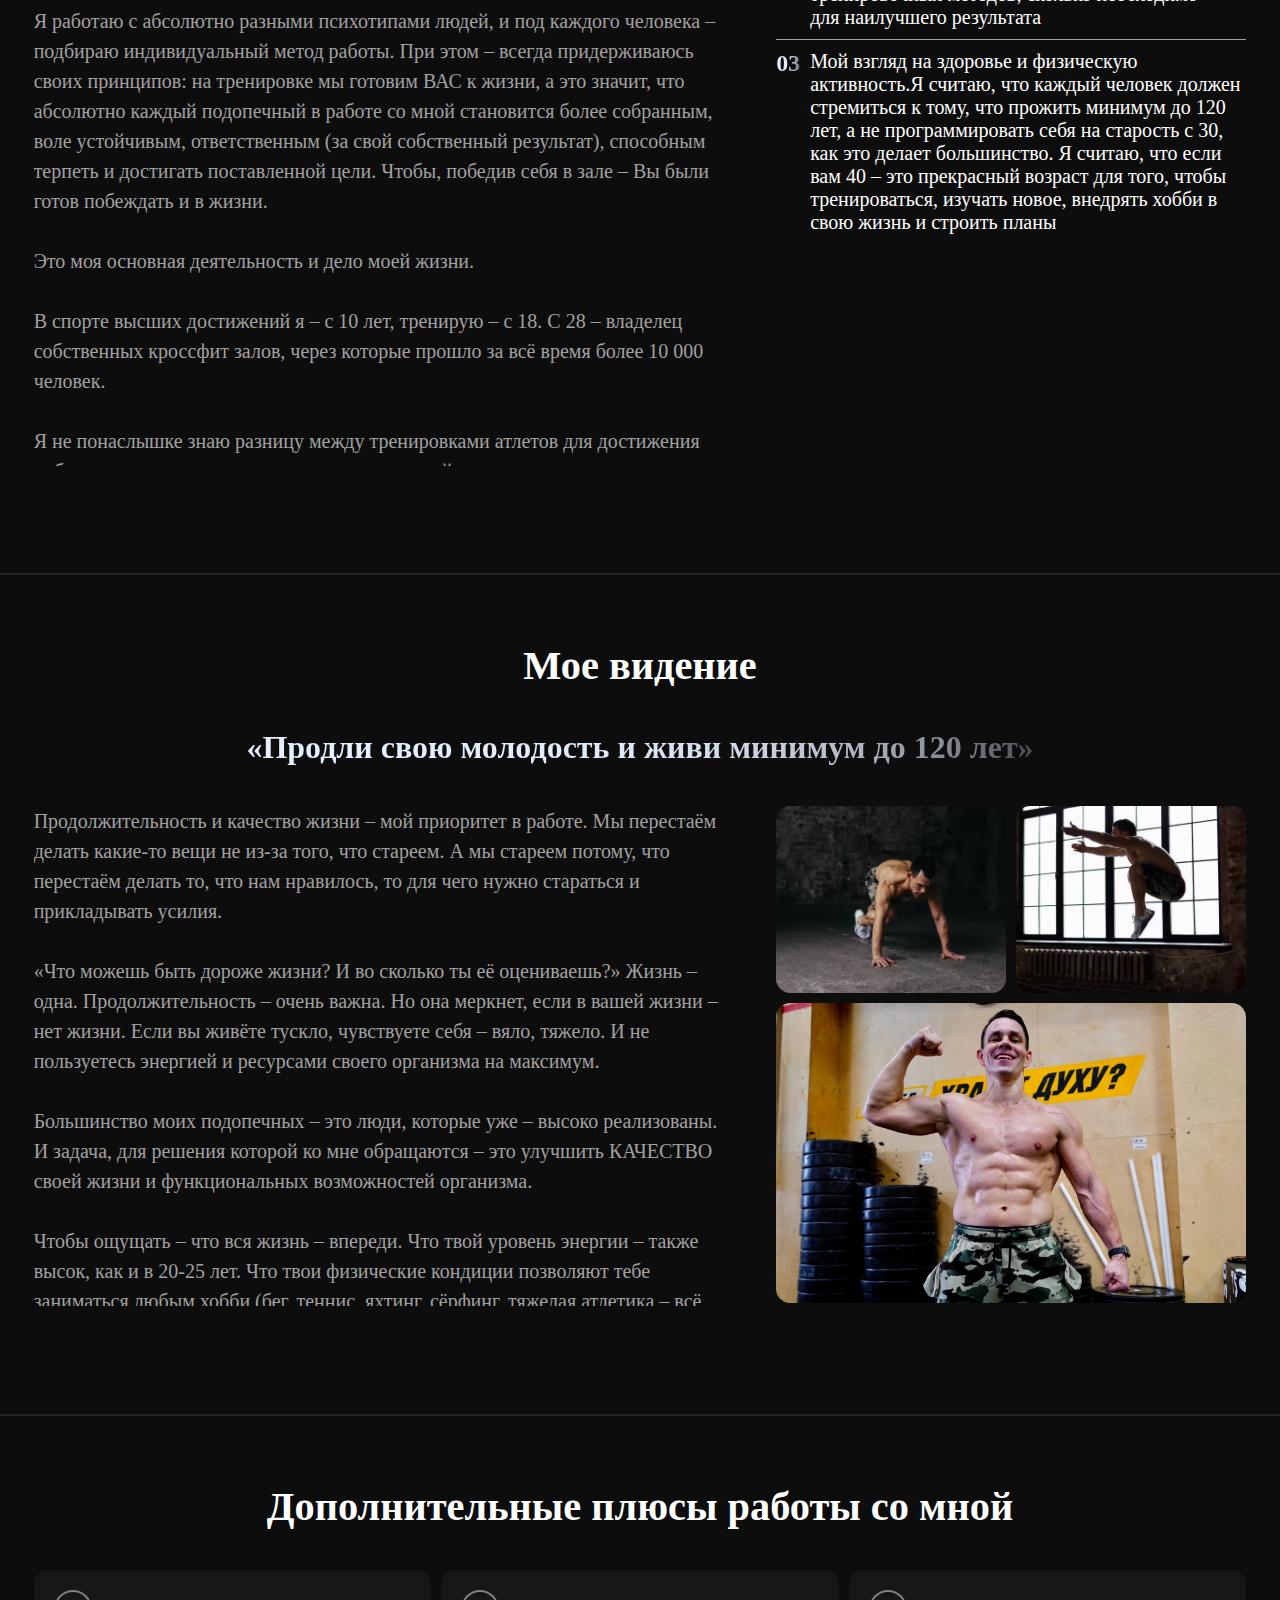
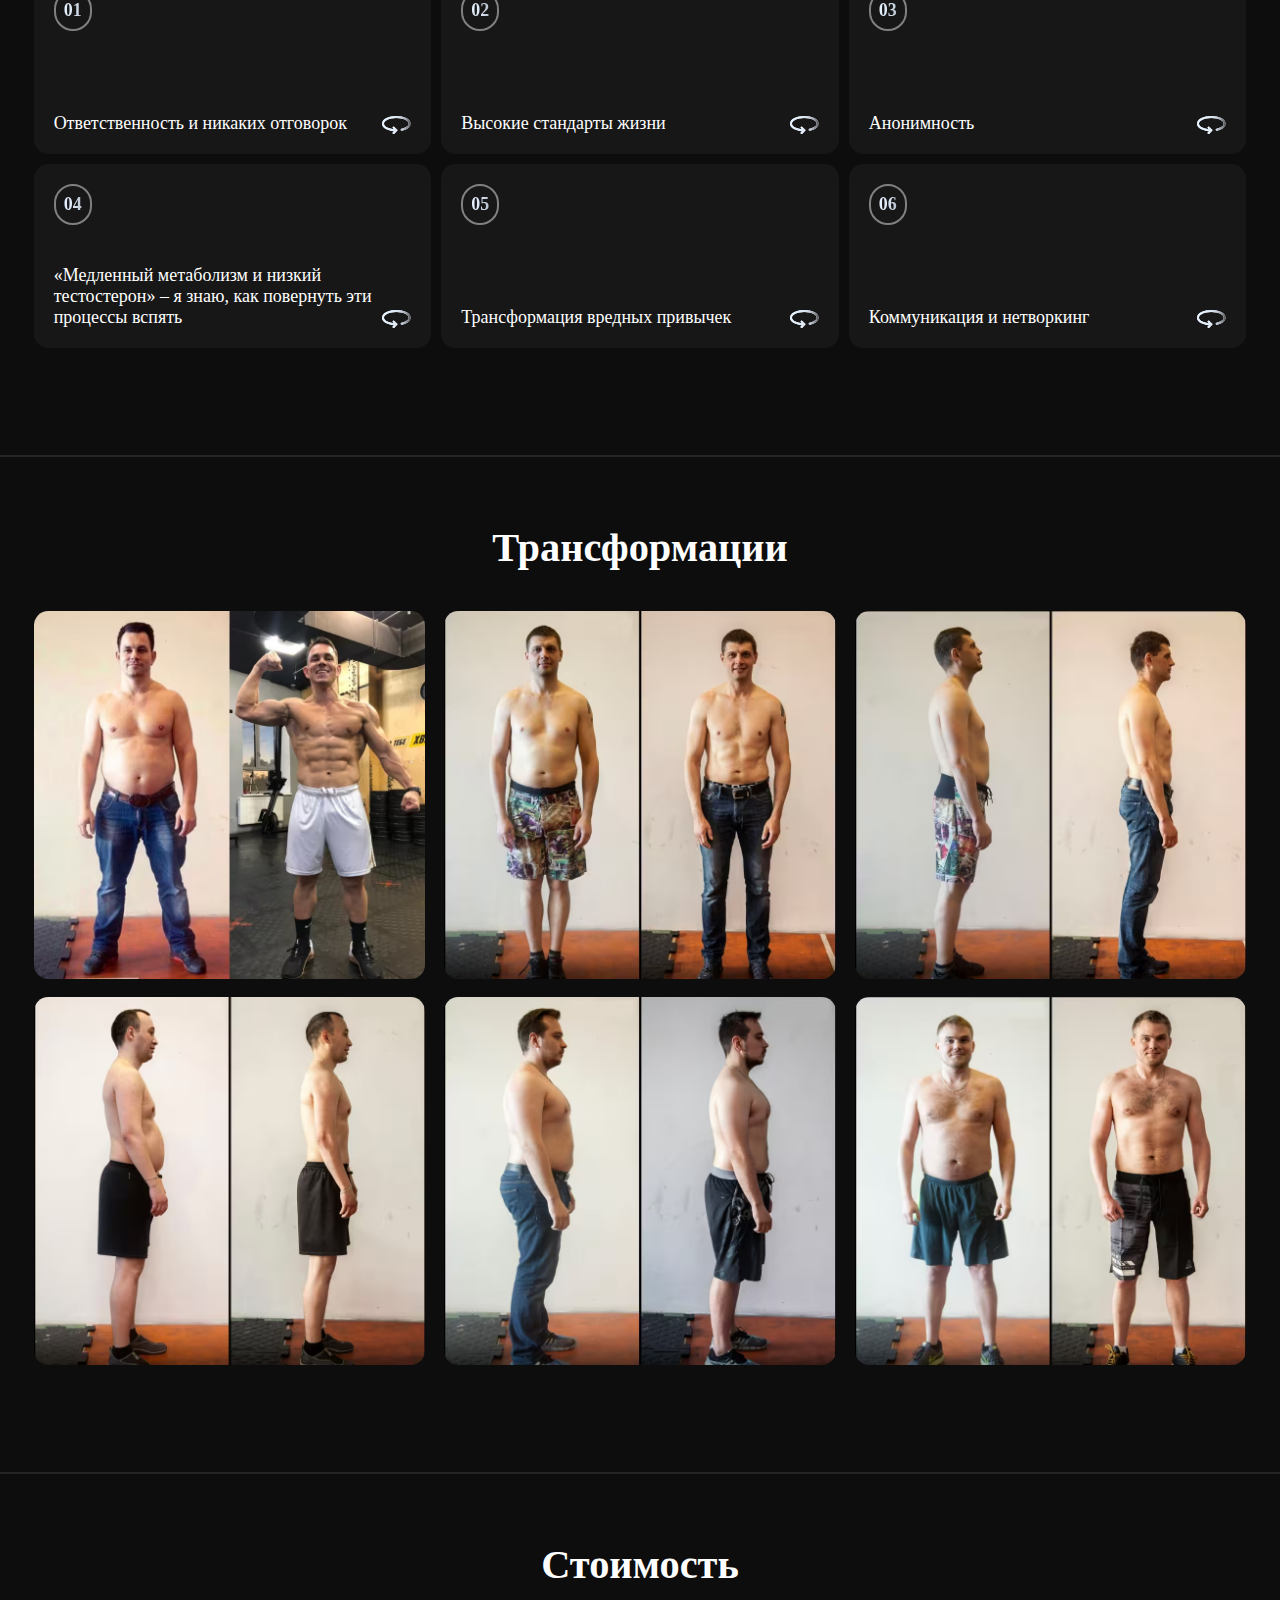
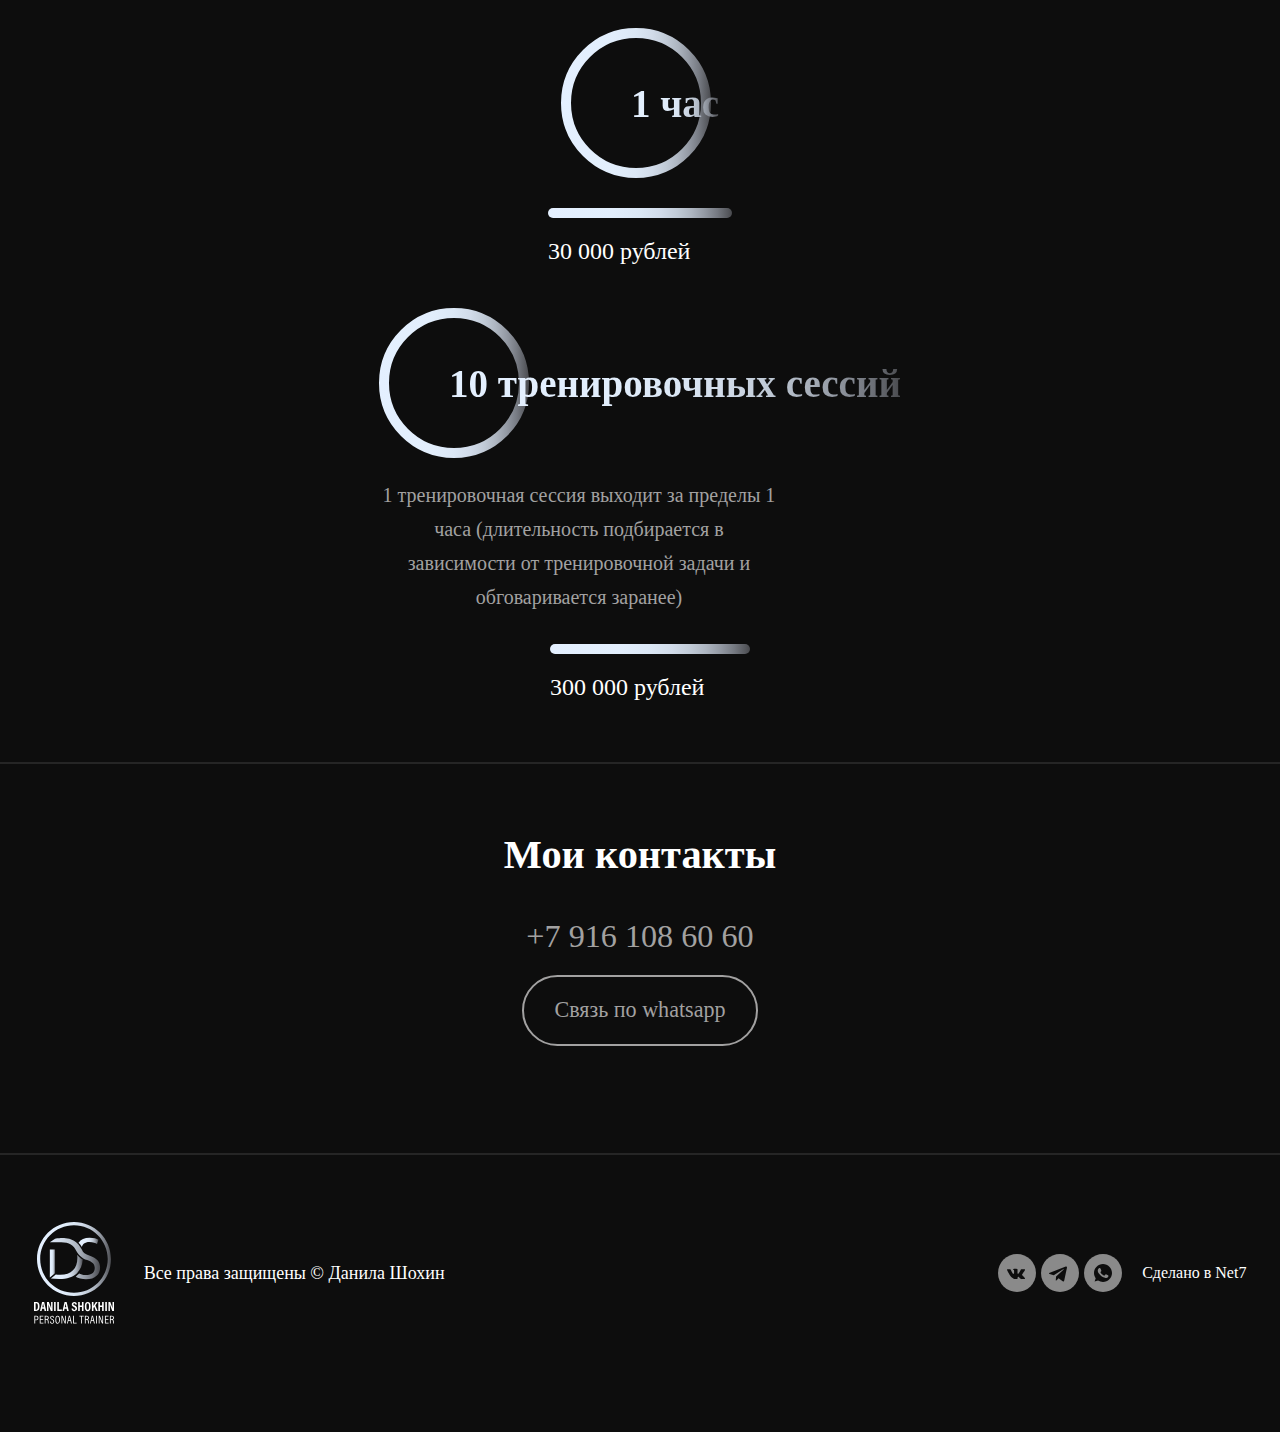
==== commit e0316754: "Edits from client" ====
--- a/index.html
+++ b/index.html
@@ -4,6 +4,7 @@
 	<meta charset="UTF-8">
 	<meta http-equiv="X-UA-Compatible" content="IE=edge">
 	<meta name="viewport" content="width=device-width, initial-scale=1.0">
+	<meta name="description" content="Сайт персонального тренера по кроссфиту и аэробной гимнастики">
 	<title>Данила Шохин – персональный тренер. Кроссфит и аэробная гимнастика</title>
 	
 	<link rel="apple-touch-icon" href="assets/favicons/apple-touch-icon.png">
@@ -224,11 +225,11 @@
 						</div>
 						<div class="about__text__item">
 							<b>Работа:</b>
-							<p>Персональная работа с Подопечными 2004 года «Планета Фитнес»</p>
+							<p>Персональная работа с Подопечными c 2004 года «Планета Фитнес»</p>
 							<p>Сооснователь кроссфит залов Crossfit Flash (c 2013), главный тренер и спортивный директор</p>
 							<p>Основатель проекта Vitruvians Training (c 2020) - Онлайн Тренировки для дома без оборудования со своим весом</p>
 							<p>Главный тренер проекта по физической подготовке и выживанию в бою RmFight</p>
-							<p>Персональная работа в качестве тренера по физподготовке с сотрудниками Вымпел, Альфа, СО, СОБР, Рысь</p>
+							<p>Персональная работа в качестве тренера по физподготовке с сотрудниками Вымпел, Альфа, ССО, СОБР, Рысь</p>
 							<p>Персональная работа с игроками профессиональных клубов и игроками Сборной России по регби</p>
 							<p>Персональная работа с фигуристами Сборной России</p>
 							<p>Раскрыл потенциал тела и духа +2000 подопечных</p>
@@ -305,9 +306,9 @@
 						<p>
 							Я работаю с абсолютно разными психотипами людей, и под каждого человека – подбираю индивидуальный метод работы.
 							При этом – всегда придерживаюсь своих принципов: на тренировке мы готовим ВАС к жизни, а это значит, что абсолютно каждый подопечный в работе со мной становится более собранным, воле устойчивым, ответственным (за свой собственный результат), способным терпеть и достигать поставленной цели. Чтобы, победив себя в зале – Вы были готов побеждать и в жизни. <br><br>
-							То, чем я занимаюсь – это моя основная деятельность и дело моей жизни. <br><br>
+							Это моя основная деятельность и дело моей жизни. <br><br>
 							В спорте высших достижений я – с 10 лет, тренирую – с 18. С 28 – владелец собственных кроссфит залов, через которые прошло за всё время более 10 000 человек. <br><br>
-							Я не понаслышке знаю разницу между тренировками атлетов для достижения победы на соревнованиях и тренировками людей, для которых спорт является инструментом – для того, чтобы быть в форме и проживать каждый свой день максимально ярко и качественно. <br><br>
+							Я не понаслышке знаю разницу между тренировками атлетов для достижения победы на соревнованиях и тренировками людей, для которых спорт является инструментом для того, чтобы быть в форме и проживать каждый свой день максимально ярко и качественно. <br><br>
 							В своей работе я использую очень много методов (начиная от легкой атлетики и гимнастики, заканчивая кроссфитом, тяжелой атлетикой и игровыми видами спорта, комбинируя их в зависимости от поставленной задачи). <br><br>
 							При этом, я делаю акцент в первую очередь на работе с базой, используя максимально простые (базовые) тренировочные движения, которые создадут фундамент вашей подготовки, вместо использования сложно-координационных движений, при которых повышается риск получения травмы. <br><br>
 							Помимо профессиональных аспектов, меня выбирают за высочайший уровень энергии и тот заряд, который я передаю каждому подопечному, на котором он затем идёт и сворачивает горы – решая свои повседневные задачи.
@@ -317,7 +318,7 @@
 						<b>3 вещи, которые выделяют меня:</b>
 						<ul>
 							<li><span>01</span> Спортсмен мирового уровня, мастер спорта международного класса</li>
-							<li><span>02</span> Знаю разницу между тренировкой профессиональных спортсменов и тренировками людей – для поддержания (создания) здорового образа жизни: я владелец кроссфит зала и зала единоборств, я тренировал профессиональных спортсменов, я тренирую и девушек в том числе, и я работаю индивидуально с людьми, для которых важен индивидуальный подход и полная конфиденциальность. Я комбинирую между собой столько тренировочных методов, сколько необходимо – для наилучшего результата</li>
+							<li><span>02</span> Знаю разницу между тренировкой профессиональных спортсменов и тренировками людей – для поддержания (создания) здорового образа жизни. Я комбинирую между собой столько тренировочных методов, сколько необходимо – для наилучшего результата</li>
 							<li><span>03</span> Мой взгляд на здоровье и физическую активность.Я считаю, что каждый человек должен стремиться к тому, что прожить минимум до 120 лет, а не программировать себя на старость с 30, как это делает большинство. Я считаю, что если вам 40 – это прекрасный возраст для того, чтобы тренироваться, изучать новое, внедрять хобби в свою жизнь и строить планы</li>
 						</ul>
 					</div>
@@ -335,12 +336,12 @@
 							Продолжительность и качество жизни – мой приоритет в работе.
 							Мы перестаём делать какие-то вещи не из-за того, что стареем. А мы стареем потому, что перестаём делать то, что нам нравилось, то для чего нужно стараться и прикладывать усилия. <br><br>
 							«Что можешь быть дороже жизни? И во сколько ты её оцениваешь?»
-							Жизнь – одна. И то, как ты относишься к своему телу и своему здоровью – напрямую влияет и на продолжительность вашей жизни и на её качество.
-							Продолжительность – очень важна. Но она меркнет, если в вашей жизни – нет жизни. Если вы живёте тускло, чувствуете себя – вяло, тяжело, не энергично. И не пользуетесь энергией и ресурсами своего организма на максимум. <br><br>
-							Большинство моих подопечных – это люди, которые уже – высоко реализованы, иначе говоря – у которых есть в жизни всё.
-							И задача, для решения которой ко мне обращаются – это улучшить КАЧЕСТВО своей жизни: её чувствования, уровень энергии, здоровья, функциональных возможностей организма. <br><br>
+							Жизнь – одна.
+							Продолжительность – очень важна. Но она меркнет, если в вашей жизни – нет жизни. Если вы живёте тускло, чувствуете себя – вяло, тяжело. И не пользуетесь энергией и ресурсами своего организма на максимум. <br><br>
+							Большинство моих подопечных – это люди, которые уже – высоко реализованы.
+							И задача, для решения которой ко мне обращаются – это улучшить КАЧЕСТВО своей жизни и функциональных возможностей организма. <br><br>
 							Чтобы ощущать – что вся жизнь – впереди. Что твой уровень энергии – также высок, как и в 20-25 лет. Что твои физические кондиции позволяют тебе заниматься любым хобби (бег, теннис, яхтинг, сёрфинг, тяжелая атлетика – всё, что угодно). Чтобы быть примером для своей семьи и своего окружения. <br><br>
-							Моя задача работы с каждым подопечным – избавиться от этой угнетающей установки: «Я уже старый (мне 40+) / мне уже поздно (мне 50+) /я просто доживаю свою жизнь». И поменять на абсолютно новое видение: когда ты и в 50 и в 60 – бегаешь-плаваешь, работаешь с отягощениями, живёшь полноценной жизнью и продолжаешь заниматься своими хобби с такой же страстью, как ты это делал и 20-30 лет назад. <br><br>
+							Моя задача в работе с каждым подопечным – избавиться от этой угнетающей установки: «Я уже старый (мне 40+) / мне уже поздно (мне 50+) /я просто доживаю свою жизнь». И поменять на абсолютно новое видение: когда ты и в 50, и в 60 – бегаешь-плаваешь, работаешь с отягощениями, живёшь полноценной жизнью и продолжаешь заниматься своими хобби с такой же страстью, как ты это делал и 20-30 лет назад. <br><br>
 							Я считаю, что каждый человек должен стремиться к тому, что прожить минимум до 120 лет, а не программировать себя на старость с 30, как это делает большинство. Я считаю, что если вам 40 – это прекрасный возраст для того, чтобы тренироваться, изучать новое, внедрять хобби в свою жизнь и строить планы.
 						</p>
 					</div>
@@ -487,7 +488,6 @@
 							<img src="assets/icons/line-01.svg" alt="">
 							<span>30 000 рублей</span>
 						</div>
-						<!-- <a class="link link--secondary" href="#">Записаться на тренировку</a> -->
 					</div>
 
 					<div class="price__item">
@@ -514,8 +514,8 @@
 		<section class="contacts" id="contacts">
 			<div class="container">
 				<h2>Мои контакты</h2>
-				<a href="tel:+7 999 999 99 99" aria-label="Позвонить на телефон">+7 999 999 99 99</a>
-				<a href="mailto:danila@site.ru" aria-label="Перейти в почтовый клиент и написать по адресу">danila@site.ru</a>
+				<a href="tel:+7 916 108 60 60" aria-label="Позвонить на телефон">+7 916 108 60 60</a>
+				<a href="https://wa.me/79161086060?text=Здравствуйте, интересуют Персональные тренировки..." aria-label="Перейти в воцап и написать">Связь по whatsapp</a>
 			</div>
 		</section>
 	</main>
@@ -530,11 +530,11 @@
 		</div>
 		<div class="networks">
 			<div class="footer__social">
-				<a href="#" aria-label="Перейти во вконтакт"><img src="assets/icons/vk.svg" alt="Логотип Вконтакте"></a>
-				<a href="#" aria-label="Перейти в телегам"><img src="assets/icons/telegram.svg" alt="Логотип Телеграм"></a>
-				<a href="#" aria-label="Перейти в воцап"><img src="assets/icons/whatsapp.svg" alt="Логотип Воцап"></a>
-			</div>
-			<a href="#" aria-label="Перейти на сайт разработчика">Сделано в Net7</a>
+				<a href="https://vk.com/danila.shokhin" aria-label="Перейти во вконтакте"><img src="assets/icons/vk.svg" alt="Логотип Вконтакте"></a>
+				<a href="https://t.me/LordOfTheWod" aria-label="Перейти в телегам"><img src="assets/icons/telegram.svg" alt="Логотип Телеграм"></a>
+				<a href="https://wa.me/79161086060?text=Здравствуйте, интересуют Персональные тренировки..." aria-label="Перейти в воцап"><img src="assets/icons/whatsapp.svg" alt="Логотип Воцап"></a>
+			</div>
+			<a href="https://netseven.ru/" aria-label="Перейти на сайт разработчика">Сделано в Net7</a>
 		</div>
 	</div>
 	</footer>
--- a/css/main.min.css
+++ b/css/main.min.css
@@ -1 +1 @@
-@font-face{font-family:"SF";src:url("../assets/fonts/SFProDisplay-Black.woff2") format("woff2"),url("../assets/fonts/SFProDisplay-Black.woff") format("woff");font-weight:900;font-style:normal}@font-face{font-family:"SF";src:url("../assets/fonts/SFProDisplay-Heavy.woff2") format("woff2"),url("../assets/fonts/SFProDisplay-Heavy.woff") format("woff");font-weight:800;font-style:normal}@font-face{font-family:"SF";src:url("../assets/fonts/SFProDisplay-Bold.woff2") format("woff2"),url("../assets/fonts/SFProDisplay-Bold.woff") format("woff");font-weight:700;font-style:normal}@font-face{font-family:"SF";src:url("../assets/fonts/SFProDisplay-Semibold.woff2") format("woff2"),url("../assets/fonts/SFProDisplay-Semibold.woff") format("woff");font-weight:600;font-style:normal}@font-face{font-family:"SF";src:url("../assets/fonts/SFProDisplay-Medium.woff2") format("woff2"),url("../assets/fonts/SFProDisplay-Medium.woff") format("woff");font-weight:500;font-style:normal}@font-face{font-family:"SF";src:url("../assets/fonts/SFProDisplay-Regular.woff2") format("woff2"),url("../assets/fonts/SFProDisplay-Regular.woff") format("woff");font-weight:400;font-style:normal}@font-face{font-family:"SF";src:url("../assets/fonts/SFProDisplay-Light.woff2") format("woff2"),url("../assets/fonts/SFProDisplay-Light.woff") format("woff");font-weight:300;font-style:normal}html{height:100%;font-size:62.5%;scroll-behavior:smooth}body{min-height:100vh}*,*::before,*::after{box-sizing:border-box;margin:0;padding:0;border:none;font:inherit}img,picture,video,canvas,svg,span{display:block;max-width:100%}a{display:block;text-decoration:none;color:inherit}.container__footer,.price__grid,.plus__grid,.vision__col:last-of-type picture:last-of-type,.vision__col:first-of-type,.vision__grid,.style__photo-wrap img,.style__col:first-of-type,.style__grid,.about__grid img,.progress__bottom,.progress__grid .large-img,.progress__grid,.vision__col:last-of-type img,.progress__grid .progress__images__inner img,.progress__grid .progress__images,.hero__content,video,.preloader{width:100%}.hero{height:100vh;min-height:60rem}.vision__col:last-of-type img,.progress__grid .progress__images__inner img,.progress__grid .progress__images,.hero__content,video,.preloader{height:100%}.plus__card,.about__text__item,.about__text__wrap,.progress__grid .timeline__wrap,.progress__grid .progress__col,.container,.hero__content{display:flex;flex-direction:column}.hero__content{align-items:center;justify-content:center}.transformation__grid,.plus__grid,.style__photo-wrap{display:grid;grid-template-columns:repeat(3, 1fr)}.price__item:first-of-type,.vision__col:last-of-type,.about__grid{display:grid;grid-template-columns:repeat(2, 1fr)}footer,.contacts,section{border-top:.2rem solid #252525}.progress,.hero{border-top:none}.price__item:nth-child(2) div:first-of-type div span,.price__item:first-of-type div:first-of-type span,.plus__card span,.vision__quote,.style__col:last-of-type ul li span,.style__col:last-of-type b,.specialization__col:last-of-type b,.progress__grid .year{background:linear-gradient(90deg, #E4F0FF 0%, #E2EEFC 35%, #DBE7F5 50%, #D1DBE9 61%, #C1CBD7 70%, #ADB5C0 78%, #949AA4 85%, #767A82 92%, #55575C 98%, #48494D 100%);-webkit-background-clip:text;-webkit-text-fill-color:rgba(0,0,0,0);background-clip:text}.mission p{background:linear-gradient(180deg, #E4F0FF 0%, #E2EEFC 35%, #DBE7F5 50%, #D1DBE9 61%, #C1CBD7 70%, #ADB5C0 78%, #949AA4 85%, #767A82 92%, #55575C 98%, #48494D 100%);-webkit-background-clip:text;-webkit-text-fill-color:rgba(0,0,0,0);background-clip:text}.vision__quote,.mission p,.mission b,.btn,h2,h1{text-align:center}.plus__card span,.vision__col:first-of-type::-webkit-scrollbar-thumb,.vision__col:first-of-type::-webkit-scrollbar,.style__col:first-of-type::-webkit-scrollbar-thumb,.style__col:first-of-type::-webkit-scrollbar,.specialization__col:first-of-type::-webkit-scrollbar-thumb,.specialization__col:first-of-type::-webkit-scrollbar,.btn{border-radius:10rem}.transformation__grid img,.plus__card,.vision__col:last-of-type img,.style__photo-wrap img,.about__grid img,.progress__grid .large-img,.progress__grid .progress__images__inner img{border-radius:clamp(.2rem,.2rem + (1vw - .32rem)*1.2784,2rem)}.container__footer,.price__grid,.plus__card div,.vision__grid,.style__grid,.specialization__grid,.progress__bottom__item,.progress__bottom,.progress__grid .progress__images,.progress__grid{display:grid}.copyright,.price__item:nth-child(2) .price__var,.price__item:nth-child(2) div:first-of-type div,.price__item:nth-child(2),.price__item:first-of-type div:first-of-type,.style__col:last-of-type ul li,.preloader{display:flex}@keyframes appearance{0%{opacity:0}100%{opacity:1}}body{background-color:#0d0d0d;color:#fff;font-size:1.6rem;font-family:SF}.container{max-width:1440px;margin:auto;padding:clamp(4rem,4rem + (1vw - .32rem)*2.8409,8rem) clamp(2rem,2rem + (1vw - .32rem)*1.4205,4rem) clamp(8rem,8rem + (1vw - .32rem)*2.8409,12rem);align-items:center}h1{font-size:clamp(3.6rem,3.6rem + (1vw - .32rem)*4.2614,9.6rem)}h2{font-size:clamp(2.4rem,2.4rem + (1vw - .32rem)*1.7045,4.8rem);font-weight:700;margin-bottom:4rem}h3{font-size:1.8rem;font-weight:400}ul{list-style-type:none}.btn{height:fit-content;width:fit-content;font-size:clamp(1.6rem,1.6rem + (1vw - .32rem)*.142,1.8rem);font-weight:400;transition:background-color ease-in-out 300ms}.btn--primary{border:solid .2rem #fff;padding:.8rem 1.3rem .9rem;margin-left:auto}.btn--secondary{padding:1.6rem 2.4rem 1.7rem;background-color:#6015ff;font-size:clamp(1.8rem,1.8rem + (1vw - .32rem)*.4261,2.4rem)}@media(hover: hover){.btn--secondary:hover{background-color:#7542e4}.btn--primary:hover{background-color:#6015ff;border-color:#6015ff}}.link{text-decoration:underline;text-underline-offset:1rem;color:#6015ff;font-size:1.8rem;transition:color ease-in-out 300ms}.link--secondary{margin-top:3rem}@media(hover: hover){.link:hover{color:#7542e4}}.nav-toggle{display:none}.nav-toggle:checked~nav{transform:scale(1, 1)}.nav-toggle:checked~nav .navlink{opacity:1;transition:opacity 250ms ease-in-out 250ms}.burger-menu{height:4rem;width:4rem;display:flex;align-items:center;cursor:pointer;transition:transform ease-in-out 300ms}.burger-menu span,.burger-menu span::before,.burger-menu span::after{display:block;background-color:#fff;height:.2rem;width:100%;border-radius:10rem;position:relative;transition:transform ease-in-out 300ms,background-color ease-in-out 300ms}.burger-menu span::before,.burger-menu span::after{content:"";position:absolute}.burger-menu span::before{transform:translateY(-1.2rem)}.burger-menu span::after{transform:translateY(1.2rem)}.burger-menu.open span{background-color:rgba(0,0,0,0)}.burger-menu.open span::before{transform:rotate(45deg)}.burger-menu.open span::after{transform:rotate(-45deg)}.preloader{background-color:#000;position:fixed;top:0;z-index:100;transition:.6s;align-items:center;justify-content:center}.preloader--hide{opacity:0}.loader{margin:auto;width:75px;height:75px;border:7px solid rgba(149,149,149,.3);border-radius:50%;border-left-color:#6015ff;animation:loader 1.3s linear infinite}@keyframes loader{100%{transform:rotate(360deg)}}header{background-color:var(--clr-background);position:absolute;width:100%;z-index:100}.header__container{height:100%;display:flex;justify-content:space-between;padding:0 clamp(2rem,2rem + (1vw - .32rem)*1.4205,4rem);margin-top:2rem}.logo{width:clamp(6rem,6rem + (1vw - .32rem)*2.8409,10rem)}nav{position:absolute;top:100%;left:0;width:100%;transform:scale(1, 0);transform-origin:top;transition:transform ease-in-out 300ms;padding:2rem 0}nav ul{margin:auto;padding:clamp(2rem,2rem + (1vw - .32rem)*1.4205,4rem);display:flex;flex-direction:column;gap:2rem;background-color:#0d0d0d}.navlink{padding:1rem 0;transition:color 300ms ease-in-out;opacity:0;transition:opacity 100ms ease-in-out;width:fit-content}.navlink:hover{color:blue}.btn__wrap{display:flex;gap:2rem}.btn--primary{display:none}@media(min-width: 1024px){.header__container{grid-template-columns:1fr 3fr 1fr;margin-top:4rem}.burger-menu{display:none}nav{all:unset}.navlink{opacity:1}nav ul{flex-direction:row;padding:0;gap:3rem;background-color:rgba(0,0,0,0);justify-content:center}.btn--primary{display:block}}.hero{position:relative}video{object-fit:cover}.hero__content{z-index:20;position:absolute;top:0;left:0;background:rgba(0,0,0,.3);gap:clamp(1rem,1rem + (1vw - .32rem)*.7102,2rem)}.hero__content p{font-size:clamp(1.8rem,1.8rem + (1vw - .32rem)*.9943,3.2rem);margin-bottom:clamp(2rem,2rem + (1vw - .32rem)*.7102,3rem)}.hero__content .arrow-down{position:absolute;bottom:6rem}.hero__content .arrow-down:hover img{transform:scale(1.1)}@media(max-width: 1024px){.hero{height:60vh;min-height:40rem}.arrow-down{display:none}}@media(max-width: 767px){.hero{height:50vh;min-height:40rem}}.progress__grid{grid-template-columns:1fr max-content 1fr;gap:8rem;align-items:stretch}.progress__grid .progress__col{gap:1.5rem}.progress__grid .progress__col--first{align-items:end}.progress__grid .progress__col--second{align-items:start}.progress__grid .year{font-size:4.8rem;font-weight:600;line-height:100%;margin-top:-0.7rem;width:fit-content}.progress__grid .desc{color:#a2a1a1;font-size:1.8rem;font-weight:400}.progress__grid .desc--end{text-align:end}.progress__grid .progress__images{grid-template-columns:1fr 1fr 1fr;gap:1rem;align-items:stretch}.progress__grid .progress__images__inner{max-height:22rem}.progress__grid .progress__images__inner picture{height:100%}.progress__grid .progress__images__inner img{object-fit:cover;object-position:center top}.progress__grid .timeline__wrap{align-items:center}.progress__grid .timeline{background-color:#171717;width:.2rem;height:87rem;position:absolute;z-index:-1}.progress__grid .large-img{height:35rem;object-fit:cover;object-position:center}.progress__bottom{grid-template-columns:max-content max-content max-content;gap:1rem;align-items:stretch;margin-top:clamp(4rem,4rem + (1vw - .32rem)*2.8409,8rem);justify-content:space-between}.progress__bottom__item{grid-template-columns:max-content 1fr;gap:1rem;align-items:center}@media(max-width: 1280px){.progress__images__inner{height:11rem}.progress .large-img{height:24rem}}@media(max-width: 1190px){.progress__bottom__item img{width:6rem}}@media(max-width: 1024px){.progress__images__inner{height:8.5rem}.progress__bottom{grid-template-columns:1fr 1fr 1fr}.progress__bottom__item{display:flex;gap:2rem;flex-direction:column;justify-self:center}.progress__bottom__item img{width:10rem}.progress__bottom p{text-align:center}.progress__bottom p br{display:none}}@media(max-width: 885px){.progress__images__inner{height:15rem}.progress .large-img{height:40rem}.progress__grid{grid-template-columns:1fr;gap:2rem}.progress__grid .timeline__wrap{display:none}.progress .progress__col--first{align-items:center}.progress .progress__col--second{align-items:center}.progress .col-1{order:0}.progress .col-2{order:1;margin-bottom:3rem}.progress .col-3{order:4;margin-bottom:3rem}.progress .col-4{order:3}.progress .col-5{order:5}.progress .col-6{order:6}.progress .desc{text-align:center}.progress__bottom p{font-size:clamp(1.4rem,1.4rem + (1vw - .32rem)*.3571,1.6rem)}}@media(max-width: 600px){.progress .year{font-size:clamp(3.2rem,3.2rem + (1vw - .32rem)*5.7143,4.8rem);margin-top:-2rem}.progress__images__inner{height:10rem}.progress .large-img{height:30rem}}@media(max-width: 460px){.progress__images__inner{height:8rem}.progress .large-img{height:25rem}.progress__bottom{grid-template-columns:1fr;gap:4rem}.progress__bottom img{width:7rem}}@media(max-width: 375px){.progress__images__inner{height:6rem}.progress .large-img{height:20rem}}.about__grid{gap:clamp(2rem,2rem + (1vw - .32rem)*2.1307,5rem)}.about__grid img{min-height:100%;max-height:60rem;object-fit:cover;object-position:center top}.about__text__wrap{gap:2rem}.about__text__item{gap:1rem}.about__text__item b,.about__text__item p{font-size:clamp(1.6rem,1.6rem + (1vw - .32rem)*.142,1.8rem)}.about__text__item p{color:#a2a1a1;line-height:140%;font-weight:300}@media(max-width: 767px){.about__grid{grid-template-columns:1fr}.about__text__item b,.about__text__item p{text-align:center}}@media(max-width: 460px){.about__grid img{margin-top:-2rem;height:40rem}}.mission b{font-size:clamp(1.8rem,1.8rem + (1vw - .32rem)*.7102,2.8rem);margin-bottom:3rem}.mission p{white-space:50px;font-size:clamp(1.6rem,1.6rem + (1vw - .32rem)*.5682,2.4rem);max-width:65ch;line-height:130%;font-weight:300}@media(max-width: 460px){.mission b{margin-top:-2rem}}.specialization p{font-size:2rem;font-weight:300;color:#a2a1a1;line-height:150%}.specialization__grid{grid-template-columns:1.5fr 1fr;gap:clamp(1rem,1rem + (1vw - .32rem)*2.8409,5rem);align-items:stretch;min-height:40rem}.specialization__col:first-of-type{overflow:auto;padding-right:2rem;max-height:40rem}.specialization__col:first-of-type::-webkit-scrollbar{background-color:#171717;width:.6rem}.specialization__col:first-of-type::-webkit-scrollbar-thumb{background-color:#a2a1a1}.specialization__col:last-of-type b{font-size:2.4rem}.specialization__col:last-of-type ul{margin-top:2rem;list-style-type:none;display:flex;flex-direction:column;gap:1.7rem}.specialization__col:last-of-type ul li{font-size:2rem}@media(max-width: 1280px){.specialization__col:first-of-type{max-height:46rem}}@media(max-width: 1024px){.specialization__col:first-of-type{max-height:48rem}}@media(max-width: 885px){.specialization__col:first-of-type{max-height:54rem}}@media(max-width: 767px){.specialization__grid{grid-template-columns:1fr}.specialization__col:first-of-type{max-height:30rem;height:100%}.specialization__col:first-of-type p{font-size:1.8rem;text-align:center;margin-bottom:2rem}.specialization__col:last-of-type{display:flex;flex-direction:column}.specialization__col:last-of-type b{font-size:2rem;text-align:center}.specialization__col:last-of-type ul li{font-size:1.8rem;text-align:center}}@media(max-width: 460px){.specialization h2{margin-bottom:2rem}}.style__grid{grid-template-columns:1.5fr 1fr;gap:clamp(1rem,1rem + (1vw - .32rem)*2.8409,5rem);align-items:stretch;min-height:63rem}.style__col:first-of-type{overflow:auto;padding-right:2rem;max-height:63rem}.style__col:first-of-type::-webkit-scrollbar{background-color:#171717;width:.6rem}.style__col:first-of-type::-webkit-scrollbar-thumb{background-color:#a2a1a1}.style__col:first-of-type p{font-size:2rem;font-weight:300;color:#a2a1a1;line-height:150%}.style__photo-wrap{gap:1rem;margin-bottom:4rem}.style__photo-wrap img{height:20rem;object-fit:cover}.style__col:last-of-type b{font-size:2.4rem}.style__col:last-of-type ul{margin-top:2rem;list-style-type:none}.style__col:last-of-type ul li{flex-direction:row;gap:1rem;align-items:stretch;padding:1rem 0;border-top:.1rem solid #a2a1a1;font-size:2rem;font-weight:400}.style__col:last-of-type ul li span{font-size:2.4rem;font-weight:900}@media(max-width: 1280px){.style__col:first-of-type{max-height:70rem}}@media(max-width: 1150px){.style__col:first-of-type{max-height:74rem}}@media(max-width: 1024px){.style__col:first-of-type{max-height:89rem}}@media(max-width: 885px){.style__photo-wrap img{height:15rem}.style__col:first-of-type{max-height:105rem}}@media(max-width: 767px){.style__grid{grid-template-columns:1fr}.style__col:first-of-type{max-height:30rem}.style__col:first-of-type p{font-size:1.8rem;text-align:center}.style__col:last-of-type{display:flex;flex-direction:column;align-items:center}.style__col:last-of-type b{font-size:2rem;text-align:center}.style__col:last-of-type ul li{font-size:1.8rem}}@media(max-width: 460px){.style h2{margin-bottom:2rem}}.vision__quote{font-size:3.2rem;font-weight:800}.vision__grid{grid-template-columns:1.5fr 1fr;gap:clamp(1rem,1rem + (1vw - .32rem)*2.8409,5rem);align-items:stretch;margin-top:4rem;height:50rem}.vision__col:first-of-type{overflow:auto;padding-right:2rem}.vision__col:first-of-type p{font-size:2rem;font-weight:300;color:#a2a1a1;line-height:150%}.vision__col:first-of-type::-webkit-scrollbar{background-color:#171717;width:.6rem}.vision__col:first-of-type::-webkit-scrollbar-thumb{background-color:#a2a1a1}.vision__col:last-of-type{gap:1rem;align-items:stretch}.vision__col:last-of-type img{object-fit:cover}.vision__col:last-of-type picture:last-of-type{grid-column:1/3}.vision__col:last-of-type picture:last-of-type img{max-height:30rem;object-position:top}@media(max-width: 767px){.vision__quote{font-size:2rem}.vision__grid{grid-template-columns:1fr;height:auto;gap:3rem}.vision__col:first-of-type{order:1}.vision__col:first-of-type p{font-size:1.8rem;text-align:center}}@media(max-width: 460px){.vision h2{margin-bottom:2rem}}.plus__grid{grid-template-rows:1fr 1fr;gap:1rem}.plus__card{justify-content:space-between;background-color:#171717;padding:2rem}.plus__card span{font-size:1.8rem;font-weight:800;width:fit-content;padding:.8rem;border:solid .2rem gray}.plus__card div{margin-top:4rem;grid-template-columns:1fr max-content;gap:1rem;align-items:end}@media(max-width: 1024px){.plus__grid{grid-template-columns:1fr 1fr;grid-template-rows:repeat(3, 1fr)}.plus__card h3{font-size:clamp(1.6rem,1.6rem + (1vw - .32rem)*.3226,1.8rem)}}@media(max-width: 600px){.plus__grid{grid-template-columns:1fr;grid-template-rows:repeat(6, 1fr)}}@media(max-width: 460px){.plus h2{margin-bottom:2rem}}.transformation__grid{gap:clamp(1rem,1rem + (1vw - .32rem)*.8929,2rem)}@media(max-width: 600px){.transformation__grid{grid-template-columns:1fr 1fr}}@media(max-width: 460px){.transformation h2{margin-bottom:2rem}}.price__grid{grid-template-columns:max-content 1fr;gap:2rem;align-items:start}.price__item:first-of-type{align-items:center}.price__item:first-of-type div:first-of-type{flex-direction:row;gap:0;align-items:center}.price__item:first-of-type div:first-of-type span{font-size:clamp(2rem,2rem + (1vw - .32rem)*1.9886,4.8rem);font-weight:700;margin-left:-8rem}.price__item:first-of-type div:last-of-type{margin-top:1rem;position:relative}.price__item:first-of-type div:last-of-type span{position:absolute;top:3rem;font-size:2.4rem}.price__item:nth-child(2){flex-direction:row;gap:0;align-items:start}.price__item:nth-child(2) div:first-of-type div{flex-direction:row;gap:0;align-items:center}.price__item:nth-child(2) div:first-of-type div span{font-size:clamp(2rem,2rem + (1vw - .32rem)*1.9886,4.8rem);font-weight:700;margin-left:-8rem}.price__item:nth-child(2) div:first-of-type p{font-size:2rem;line-height:170%;margin-left:15rem;color:#a2a1a1;max-width:40ch}.price__item:nth-child(2) .price__var{position:relative;margin-top:7rem;margin-left:2rem}.price__item:nth-child(2) .price__var span{position:absolute;top:3rem;font-size:2.4rem}@media(max-width: 1280px){.price__grid{grid-template-columns:1fr;gap:4rem}.price__item:first-of-type{grid-template-columns:1fr;width:100%;display:flex;flex-direction:column;align-items:center;gap:2rem}.price__item:first-of-type .link--secondary{margin-top:5rem}.price__item:last-of-type{display:flex;flex-direction:column;align-items:center;margin-top:5rem}.price__item:nth-child(2) div:first-of-type span{text-align:center;margin-left:8rem}.price__item:nth-child(2) div:first-of-type p{margin-top:2rem;margin-left:0rem;text-align:center}.price__item:nth-child(2) .price__var{margin-top:3rem}}@media(max-width: 460px){.price h2{margin-bottom:2rem}}.contacts a{font-size:clamp(2.4rem,2.4rem + (1vw - .32rem)*.8523,3.6rem);font-weight:500;color:#a2a1a1;transition:color ease-in-out 300ms}.contacts a:last-of-type{margin-top:1rem}.contacts a:hover{color:#fff}@media(max-width: 460px){.contacts h2{margin-bottom:2rem}}.container__footer{grid-template-columns:1fr 1fr;gap:0;align-items:center}.copyright{flex-direction:row;gap:3rem;align-items:center}.copyright a{width:8rem}.copyright span{font-size:1.8rem}.networks{display:flex;align-items:center;justify-content:end;gap:2rem}.footer__social{display:flex;gap:.5rem}@media(max-width: 885px){.container__footer{grid-template-columns:1fr;align-items:center;gap:4rem}.copyright{display:flex;flex-direction:column;align-items:center;text-align:center}.networks{flex-direction:column;justify-content:center}}/*# sourceMappingURL=main.min.css.map */+@font-face{font-family:"SF";src:url("../assets/fonts/SFProDisplay-Black.woff2") format("woff2"),url("../assets/fonts/SFProDisplay-Black.woff") format("woff");font-weight:900;font-style:normal}@font-face{font-family:"SF";src:url("../assets/fonts/SFProDisplay-Heavy.woff2") format("woff2"),url("../assets/fonts/SFProDisplay-Heavy.woff") format("woff");font-weight:800;font-style:normal}@font-face{font-family:"SF";src:url("../assets/fonts/SFProDisplay-Bold.woff2") format("woff2"),url("../assets/fonts/SFProDisplay-Bold.woff") format("woff");font-weight:700;font-style:normal}@font-face{font-family:"SF";src:url("../assets/fonts/SFProDisplay-Semibold.woff2") format("woff2"),url("../assets/fonts/SFProDisplay-Semibold.woff") format("woff");font-weight:600;font-style:normal}@font-face{font-family:"SF";src:url("../assets/fonts/SFProDisplay-Medium.woff2") format("woff2"),url("../assets/fonts/SFProDisplay-Medium.woff") format("woff");font-weight:500;font-style:normal}@font-face{font-family:"SF";src:url("../assets/fonts/SFProDisplay-Regular.woff2") format("woff2"),url("../assets/fonts/SFProDisplay-Regular.woff") format("woff");font-weight:400;font-style:normal}@font-face{font-family:"SF";src:url("../assets/fonts/SFProDisplay-Light.woff2") format("woff2"),url("../assets/fonts/SFProDisplay-Light.woff") format("woff");font-weight:300;font-style:normal}html{height:100%;font-size:62.5%;scroll-behavior:smooth}body{min-height:100vh}*,*::before,*::after{box-sizing:border-box;margin:0;padding:0;border:none;font:inherit}img,picture,video,canvas,svg,span{display:block;max-width:100%}a{display:block;text-decoration:none;color:inherit}.container__footer,.price__grid,.plus__grid,.vision__col:last-of-type picture:last-of-type,.vision__col:first-of-type,.vision__grid,.style__photo-wrap img,.style__col:first-of-type,.style__grid,.about__grid img,.progress__bottom,.progress__grid .large-img,.progress__grid,.vision__col:last-of-type img,.progress__grid .progress__images__inner img,.progress__grid .progress__images,.hero__content,video,.preloader{width:100%}.hero{height:100vh;min-height:60rem}.vision__col:last-of-type img,.progress__grid .progress__images__inner img,.progress__grid .progress__images,.hero__content,video,.preloader{height:100%}.plus__card,.about__text__item,.about__text__wrap,.progress__grid .timeline__wrap,.progress__grid .progress__col,.container,.hero__content{display:flex;flex-direction:column}.hero__content{align-items:center;justify-content:center}.transformation__grid,.plus__grid,.style__photo-wrap{display:grid;grid-template-columns:repeat(3, 1fr)}.price__item:first-of-type,.vision__col:last-of-type,.about__grid{display:grid;grid-template-columns:repeat(2, 1fr)}footer,.contacts,section{border-top:.2rem solid #252525}.progress,.hero{border-top:none}.price__item:nth-child(2) div:first-of-type div span,.price__item:first-of-type div:first-of-type span,.plus__card span,.vision__quote,.style__col:last-of-type ul li span,.style__col:last-of-type b,.specialization__col:last-of-type b,.progress__grid .year{background:linear-gradient(90deg, #E4F0FF 0%, #E2EEFC 35%, #DBE7F5 50%, #D1DBE9 61%, #C1CBD7 70%, #ADB5C0 78%, #949AA4 85%, #767A82 92%, #55575C 98%, #48494D 100%);-webkit-background-clip:text;-webkit-text-fill-color:rgba(0,0,0,0);background-clip:text}.mission p{background:linear-gradient(180deg, #E4F0FF 0%, #E2EEFC 35%, #DBE7F5 50%, #D1DBE9 61%, #C1CBD7 70%, #ADB5C0 78%, #949AA4 85%, #767A82 92%, #55575C 98%, #48494D 100%);-webkit-background-clip:text;-webkit-text-fill-color:rgba(0,0,0,0);background-clip:text}.vision__quote,.mission p,.mission b,.btn,h2,h1{text-align:center}.plus__card span,.vision__col:first-of-type::-webkit-scrollbar-thumb,.vision__col:first-of-type::-webkit-scrollbar,.style__col:first-of-type::-webkit-scrollbar-thumb,.style__col:first-of-type::-webkit-scrollbar,.specialization__col:first-of-type::-webkit-scrollbar-thumb,.specialization__col:first-of-type::-webkit-scrollbar,.btn{border-radius:10rem}.transformation__grid img,.plus__card,.vision__col:last-of-type img,.style__photo-wrap img,.about__grid img,.progress__grid .large-img,.progress__grid .progress__images__inner img{border-radius:clamp(.2rem,.2rem + (1vw - .32rem)*1.2784,2rem)}.container__footer,.price__grid,.plus__card div,.vision__grid,.style__grid,.specialization__grid,.progress__bottom__item,.progress__bottom,.progress__grid .progress__images,.progress__grid{display:grid}.copyright,.price__item:nth-child(2) .price__var,.price__item:nth-child(2) div:first-of-type div,.price__item:nth-child(2),.price__item:first-of-type div:first-of-type,.style__col:last-of-type ul li,.preloader{display:flex}@keyframes appearance{0%{opacity:0}100%{opacity:1}}body{background-color:#0d0d0d;color:#fff;font-size:1.6rem;font-family:SF}.container{max-width:1440px;margin:auto;padding:clamp(4rem,4rem + (1vw - .32rem)*2.8409,8rem) clamp(2rem,2rem + (1vw - .32rem)*1.4205,4rem) clamp(8rem,8rem + (1vw - .32rem)*2.8409,12rem);align-items:center}h1{font-size:clamp(3.6rem,3.6rem + (1vw - .32rem)*4.2614,9.6rem)}h2{font-size:clamp(2.4rem,2.4rem + (1vw - .32rem)*1.7045,4.8rem);font-weight:700;margin-bottom:4rem}h3{font-size:1.8rem;font-weight:400}ul{list-style-type:none}.btn{height:fit-content;width:fit-content;font-size:clamp(1.6rem,1.6rem + (1vw - .32rem)*.142,1.8rem);font-weight:400;transition:background-color ease-in-out 300ms}.btn--primary{border:solid .2rem #fff;padding:.8rem 1.3rem .9rem;margin-left:auto}.btn--secondary{padding:1.6rem 2.4rem 1.7rem;background-color:#6015ff;font-size:clamp(1.8rem,1.8rem + (1vw - .32rem)*.4261,2.4rem)}@media(hover: hover){.btn--secondary:hover{background-color:#7542e4}.btn--primary:hover{background-color:#6015ff;border-color:#6015ff}}.link{text-decoration:underline;text-underline-offset:1rem;color:#6015ff;font-size:1.8rem;transition:color ease-in-out 300ms}.link--secondary{margin-top:3rem}@media(hover: hover){.link:hover{color:#7542e4}}.nav-toggle{display:none}.nav-toggle:checked~nav{transform:scale(1, 1)}.nav-toggle:checked~nav .navlink{opacity:1;transition:opacity 250ms ease-in-out 250ms}.burger-menu{height:4rem;width:4rem;display:flex;align-items:center;cursor:pointer;transition:transform ease-in-out 300ms}.burger-menu span,.burger-menu span::before,.burger-menu span::after{display:block;background-color:#fff;height:.2rem;width:100%;border-radius:10rem;position:relative;transition:transform ease-in-out 300ms,background-color ease-in-out 300ms}.burger-menu span::before,.burger-menu span::after{content:"";position:absolute}.burger-menu span::before{transform:translateY(-1.2rem)}.burger-menu span::after{transform:translateY(1.2rem)}.burger-menu.open span{background-color:rgba(0,0,0,0)}.burger-menu.open span::before{transform:rotate(45deg)}.burger-menu.open span::after{transform:rotate(-45deg)}.preloader{background-color:#000;position:fixed;top:0;z-index:100;transition:.6s;align-items:center;justify-content:center}.preloader--hide{opacity:0}.loader{margin:auto;width:75px;height:75px;border:7px solid rgba(149,149,149,.3);border-radius:50%;border-left-color:#6015ff;animation:loader 1.3s linear infinite}@keyframes loader{100%{transform:rotate(360deg)}}header{background-color:var(--clr-background);position:absolute;width:100%;z-index:100}.header__container{height:100%;display:flex;justify-content:space-between;padding:0 clamp(2rem,2rem + (1vw - .32rem)*1.4205,4rem);margin-top:2rem}.logo{width:clamp(6rem,6rem + (1vw - .32rem)*2.8409,10rem)}nav{position:absolute;top:100%;left:0;width:100%;transform:scale(1, 0);transform-origin:top;transition:transform ease-in-out 300ms;padding:2rem 0}nav ul{margin:auto;padding:clamp(2rem,2rem + (1vw - .32rem)*1.4205,4rem);display:flex;flex-direction:column;gap:2rem;background-color:#0d0d0d}.navlink{padding:1rem 0;transition:color 300ms ease-in-out;opacity:0;transition:opacity 100ms ease-in-out;width:fit-content}.navlink:hover{color:blue}.btn__wrap{display:flex;gap:2rem}.btn--primary{display:none}@media(min-width: 1024px){.header__container{grid-template-columns:1fr 3fr 1fr;margin-top:4rem}.burger-menu{display:none}nav{all:unset}.navlink{opacity:1}nav ul{flex-direction:row;padding:0;gap:3rem;background-color:rgba(0,0,0,0);justify-content:center}.btn--primary{display:block}}.hero{position:relative}video{object-fit:cover}.hero__content{z-index:20;position:absolute;top:0;left:0;background:rgba(0,0,0,.3);gap:clamp(1rem,1rem + (1vw - .32rem)*.7102,2rem)}.hero__content p{font-size:clamp(1.8rem,1.8rem + (1vw - .32rem)*.9943,3.2rem);margin-bottom:clamp(2rem,2rem + (1vw - .32rem)*.7102,3rem)}.hero__content .arrow-down{position:absolute;bottom:6rem}.hero__content .arrow-down:hover img{transform:scale(1.1)}@media(max-width: 1024px){.hero{height:60vh;min-height:40rem}.arrow-down{display:none}}@media(max-width: 767px){.hero{height:50vh;min-height:40rem}}.progress__grid{grid-template-columns:1fr max-content 1fr;gap:8rem;align-items:stretch}.progress__grid .progress__col{gap:1.5rem}.progress__grid .progress__col--first{align-items:end}.progress__grid .progress__col--second{align-items:start}.progress__grid .year{font-size:4.8rem;font-weight:600;line-height:100%;margin-top:-0.7rem;width:fit-content}.progress__grid .desc{color:#a2a1a1;font-size:1.8rem;font-weight:400}.progress__grid .desc--end{text-align:end}.progress__grid .progress__images{grid-template-columns:1fr 1fr 1fr;gap:1rem;align-items:stretch}.progress__grid .progress__images__inner{max-height:22rem}.progress__grid .progress__images__inner picture{height:100%}.progress__grid .progress__images__inner img{object-fit:cover;object-position:center top}.progress__grid .timeline__wrap{align-items:center}.progress__grid .timeline{background-color:#171717;width:.2rem;height:87rem;position:absolute;z-index:-1}.progress__grid .large-img{height:35rem;object-fit:cover;object-position:center}.progress__bottom{grid-template-columns:max-content max-content max-content;gap:1rem;align-items:stretch;margin-top:clamp(4rem,4rem + (1vw - .32rem)*2.8409,8rem);justify-content:space-between}.progress__bottom__item{grid-template-columns:max-content 1fr;gap:1rem;align-items:center}@media(max-width: 1280px){.progress__images__inner{height:11rem}.progress .large-img{height:24rem}}@media(max-width: 1190px){.progress__bottom__item img{width:6rem}}@media(max-width: 1024px){.progress__images__inner{height:8.5rem}.progress__bottom{grid-template-columns:1fr 1fr 1fr}.progress__bottom__item{display:flex;gap:2rem;flex-direction:column;justify-self:center}.progress__bottom__item img{width:10rem}.progress__bottom p{text-align:center}.progress__bottom p br{display:none}}@media(max-width: 885px){.progress__images__inner{height:15rem}.progress .large-img{height:40rem}.progress__grid{grid-template-columns:1fr;gap:2rem}.progress__grid .timeline__wrap{display:none}.progress .progress__col--first{align-items:center}.progress .progress__col--second{align-items:center}.progress .col-1{order:0}.progress .col-2{order:1;margin-bottom:3rem}.progress .col-3{order:4;margin-bottom:3rem}.progress .col-4{order:3}.progress .col-5{order:5}.progress .col-6{order:6}.progress .desc{text-align:center}.progress__bottom p{font-size:clamp(1.4rem,1.4rem + (1vw - .32rem)*.3571,1.6rem)}}@media(max-width: 600px){.progress .year{font-size:clamp(3.2rem,3.2rem + (1vw - .32rem)*5.7143,4.8rem);margin-top:-2rem}.progress__images__inner{height:10rem}.progress .large-img{height:30rem}}@media(max-width: 460px){.progress__images__inner{height:8rem}.progress .large-img{height:25rem}.progress__bottom{grid-template-columns:1fr;gap:4rem}.progress__bottom img{width:7rem}}@media(max-width: 375px){.progress__images__inner{height:6rem}.progress .large-img{height:20rem}}.about__grid{gap:clamp(2rem,2rem + (1vw - .32rem)*2.1307,5rem)}.about__grid img{min-height:100%;max-height:60rem;object-fit:cover;object-position:center top}.about__text__wrap{gap:2rem}.about__text__item{gap:1rem}.about__text__item b,.about__text__item p{font-size:clamp(1.6rem,1.6rem + (1vw - .32rem)*.142,1.8rem)}.about__text__item p{color:#a2a1a1;line-height:140%;font-weight:300}@media(max-width: 767px){.about__grid{grid-template-columns:1fr}.about__text__item b,.about__text__item p{text-align:center}}@media(max-width: 460px){.about__grid img{margin-top:-2rem;height:40rem}}.mission b{font-size:clamp(1.8rem,1.8rem + (1vw - .32rem)*.7102,2.8rem);margin-bottom:3rem}.mission p{white-space:50px;font-size:clamp(1.6rem,1.6rem + (1vw - .32rem)*.5682,2.4rem);max-width:65ch;line-height:130%;font-weight:300}@media(max-width: 460px){.mission b{margin-top:-2rem}}.specialization p{font-size:2rem;font-weight:300;color:#a2a1a1;line-height:150%}.specialization__grid{grid-template-columns:1.5fr 1fr;gap:clamp(1rem,1rem + (1vw - .32rem)*2.8409,5rem);align-items:stretch;min-height:40rem}.specialization__col:first-of-type{overflow:auto;padding-right:2rem;max-height:40rem}.specialization__col:first-of-type::-webkit-scrollbar{background-color:#171717;width:.6rem}.specialization__col:first-of-type::-webkit-scrollbar-thumb{background-color:#a2a1a1}.specialization__col:last-of-type b{font-size:2.4rem}.specialization__col:last-of-type ul{margin-top:2rem;list-style-type:none;display:flex;flex-direction:column;gap:1.7rem}.specialization__col:last-of-type ul li{font-size:2rem}@media(max-width: 1280px){.specialization__col:first-of-type{max-height:46rem}}@media(max-width: 1024px){.specialization__col:first-of-type{max-height:48rem}}@media(max-width: 885px){.specialization__col:first-of-type{max-height:54rem}}@media(max-width: 767px){.specialization__grid{grid-template-columns:1fr}.specialization__col:first-of-type{max-height:30rem;height:100%}.specialization__col:first-of-type p{font-size:1.8rem;text-align:center;margin-bottom:2rem}.specialization__col:last-of-type{display:flex;flex-direction:column}.specialization__col:last-of-type b{font-size:2rem;text-align:center}.specialization__col:last-of-type ul li{font-size:1.8rem;text-align:center}}@media(max-width: 460px){.specialization h2{margin-bottom:2rem}}.style__grid{grid-template-columns:1.5fr 1fr;gap:clamp(1rem,1rem + (1vw - .32rem)*2.8409,5rem);align-items:stretch;min-height:50rem}.style__col:first-of-type{overflow:auto;padding-right:2rem;max-height:50rem}.style__col:first-of-type::-webkit-scrollbar{background-color:#171717;width:.6rem}.style__col:first-of-type::-webkit-scrollbar-thumb{background-color:#a2a1a1}.style__col:first-of-type p{font-size:2rem;font-weight:300;color:#a2a1a1;line-height:150%}.style__photo-wrap{gap:1rem;margin-bottom:4rem}.style__photo-wrap img{height:20rem;object-fit:cover}.style__col:last-of-type b{font-size:2.4rem}.style__col:last-of-type ul{margin-top:2rem;list-style-type:none}.style__col:last-of-type ul li{flex-direction:row;gap:1rem;align-items:stretch;padding:1rem 0;border-top:.1rem solid #a2a1a1;font-size:2rem;font-weight:400}.style__col:last-of-type ul li span{font-size:2.4rem;font-weight:900}@media(max-width: 1280px){.style__col:first-of-type{max-height:70rem}}@media(max-width: 1150px){.style__col:first-of-type{max-height:74rem}}@media(max-width: 1024px){.style__col:first-of-type{max-height:89rem}}@media(max-width: 885px){.style__photo-wrap img{height:15rem}.style__col:first-of-type{max-height:105rem}}@media(max-width: 767px){.style__grid{grid-template-columns:1fr}.style__col:first-of-type{max-height:30rem}.style__col:first-of-type p{font-size:1.8rem;text-align:center}.style__col:last-of-type{display:flex;flex-direction:column;align-items:center}.style__col:last-of-type b{font-size:2rem;text-align:center}.style__col:last-of-type ul li{font-size:1.8rem}}@media(max-width: 460px){.style h2{margin-bottom:2rem}}.vision__quote{font-size:3.2rem;font-weight:800}.vision__grid{grid-template-columns:1.5fr 1fr;gap:clamp(1rem,1rem + (1vw - .32rem)*2.8409,5rem);align-items:stretch;margin-top:4rem;height:50rem}.vision__col:first-of-type{overflow:auto;padding-right:2rem}.vision__col:first-of-type p{font-size:2rem;font-weight:300;color:#a2a1a1;line-height:150%}.vision__col:first-of-type::-webkit-scrollbar{background-color:#171717;width:.6rem}.vision__col:first-of-type::-webkit-scrollbar-thumb{background-color:#a2a1a1}.vision__col:last-of-type{gap:1rem;align-items:stretch}.vision__col:last-of-type img{object-fit:cover}.vision__col:last-of-type picture:last-of-type{grid-column:1/3}.vision__col:last-of-type picture:last-of-type img{max-height:30rem;object-position:top}@media(max-width: 767px){.vision__quote{font-size:2rem}.vision__grid{grid-template-columns:1fr;height:auto;gap:3rem}.vision__col:first-of-type{order:1}.vision__col:first-of-type p{font-size:1.8rem;text-align:center}}@media(max-width: 460px){.vision h2{margin-bottom:2rem}}.plus__grid{grid-template-rows:1fr 1fr;gap:1rem}.plus__card{justify-content:space-between;background-color:#171717;padding:2rem}.plus__card span{font-size:1.8rem;font-weight:800;width:fit-content;padding:.8rem;border:solid .2rem gray}.plus__card div{margin-top:4rem;grid-template-columns:1fr max-content;gap:1rem;align-items:end}@media(max-width: 1024px){.plus__grid{grid-template-columns:1fr 1fr;grid-template-rows:repeat(3, 1fr)}.plus__card h3{font-size:clamp(1.6rem,1.6rem + (1vw - .32rem)*.3226,1.8rem)}}@media(max-width: 600px){.plus__grid{grid-template-columns:1fr;grid-template-rows:repeat(6, 1fr)}}@media(max-width: 460px){.plus h2{margin-bottom:2rem}}.transformation__grid{gap:clamp(1rem,1rem + (1vw - .32rem)*.8929,2rem)}@media(max-width: 600px){.transformation__grid{grid-template-columns:1fr 1fr}}@media(max-width: 460px){.transformation h2{margin-bottom:2rem}}.price__grid{grid-template-columns:max-content 1fr;gap:2rem;align-items:start}.price__item:first-of-type{align-items:center}.price__item:first-of-type div:first-of-type{flex-direction:row;gap:0;align-items:center}.price__item:first-of-type div:first-of-type span{font-size:clamp(2rem,2rem + (1vw - .32rem)*1.9886,4.8rem);font-weight:700;margin-left:-8rem}.price__item:first-of-type div:last-of-type{margin-top:1rem;position:relative}.price__item:first-of-type div:last-of-type span{position:absolute;top:3rem;font-size:2.4rem}.price__item:nth-child(2){flex-direction:row;gap:0;align-items:start}.price__item:nth-child(2) div:first-of-type div{flex-direction:row;gap:0;align-items:center}.price__item:nth-child(2) div:first-of-type div span{font-size:clamp(2rem,2rem + (1vw - .32rem)*1.9886,4.8rem);font-weight:700;margin-left:-8rem}.price__item:nth-child(2) div:first-of-type p{font-size:2rem;line-height:170%;margin-left:15rem;color:#a2a1a1;max-width:40ch}.price__item:nth-child(2) .price__var{position:relative;margin-top:7rem;margin-left:2rem}.price__item:nth-child(2) .price__var span{position:absolute;top:3rem;font-size:2.4rem}@media(max-width: 1280px){.price__grid{grid-template-columns:1fr;gap:4rem}.price__item:first-of-type{grid-template-columns:1fr;width:100%;display:flex;flex-direction:column;align-items:center;gap:2rem}.price__item:first-of-type .link--secondary{margin-top:5rem}.price__item:last-of-type{display:flex;flex-direction:column;align-items:center;margin-top:5rem}.price__item:nth-child(2) div:first-of-type span{text-align:center;margin-left:8rem}.price__item:nth-child(2) div:first-of-type p{margin-top:2rem;margin-left:0rem;text-align:center}.price__item:nth-child(2) .price__var{margin-top:3rem}}@media(max-width: 460px){.price h2{margin-bottom:2rem}}.contacts a{font-size:clamp(2.4rem,2.4rem + (1vw - .32rem)*.8523,3.6rem);font-weight:500;color:#a2a1a1;transition:color ease-in-out 300ms}.contacts a:last-of-type{margin-top:2rem;border:solid .2rem #a2a1a1;padding:2rem 3rem 2.1rem;border-radius:10rem;font-size:clamp(1.8rem,1.8rem + (1vw - .32rem)*.4261,2.4rem);font-weight:400}.contacts a:last-of-type:hover{border:solid .2rem #fff}.contacts a:hover{color:#fff}@media(max-width: 460px){.contacts h2{margin-bottom:2rem}}.container__footer{grid-template-columns:1fr 1fr;gap:0;align-items:center}.copyright{flex-direction:row;gap:3rem;align-items:center}.copyright a{width:8rem}.copyright span{font-size:1.8rem}.networks{display:flex;align-items:center;justify-content:end;gap:2rem}.footer__social{display:flex;gap:.5rem}@media(max-width: 885px){.container__footer{grid-template-columns:1fr;align-items:center;gap:4rem}.copyright{display:flex;flex-direction:column;align-items:center;text-align:center}.networks{flex-direction:column;justify-content:center}}/*# sourceMappingURL=main.min.css.map */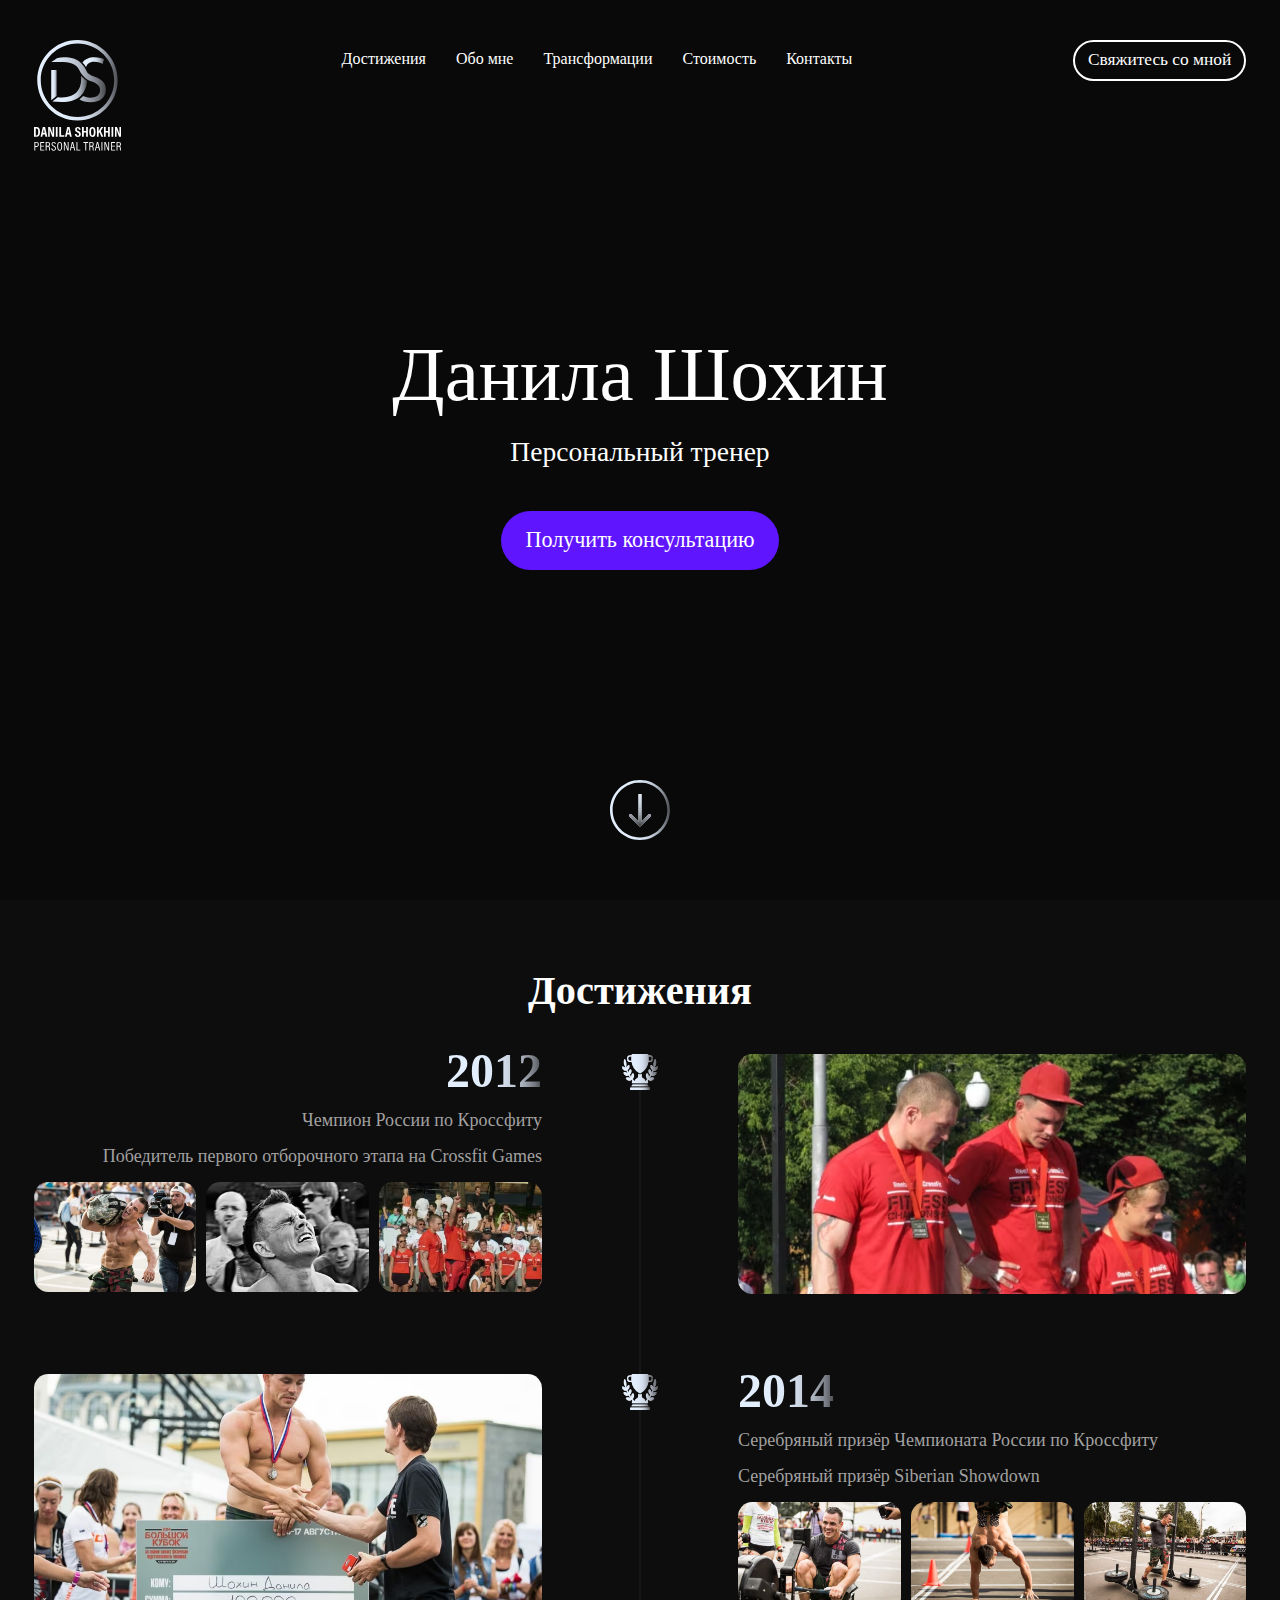
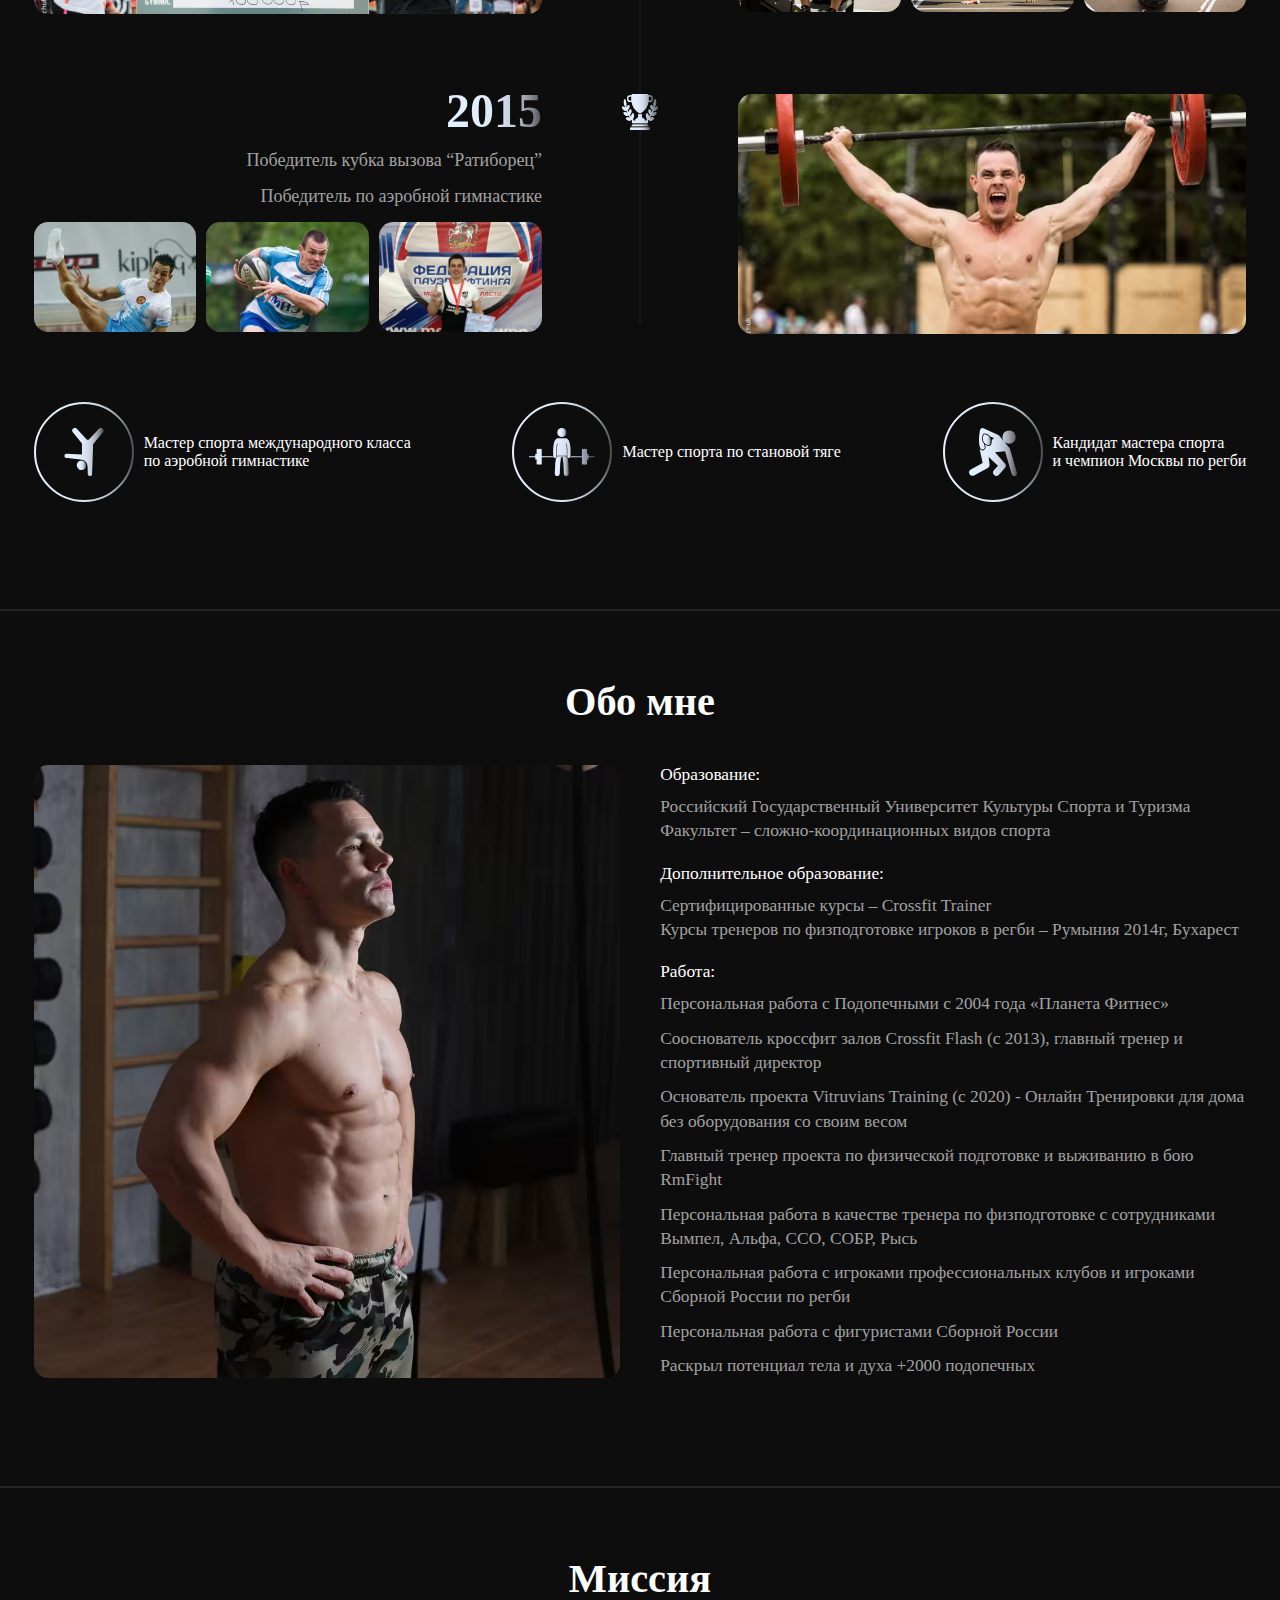
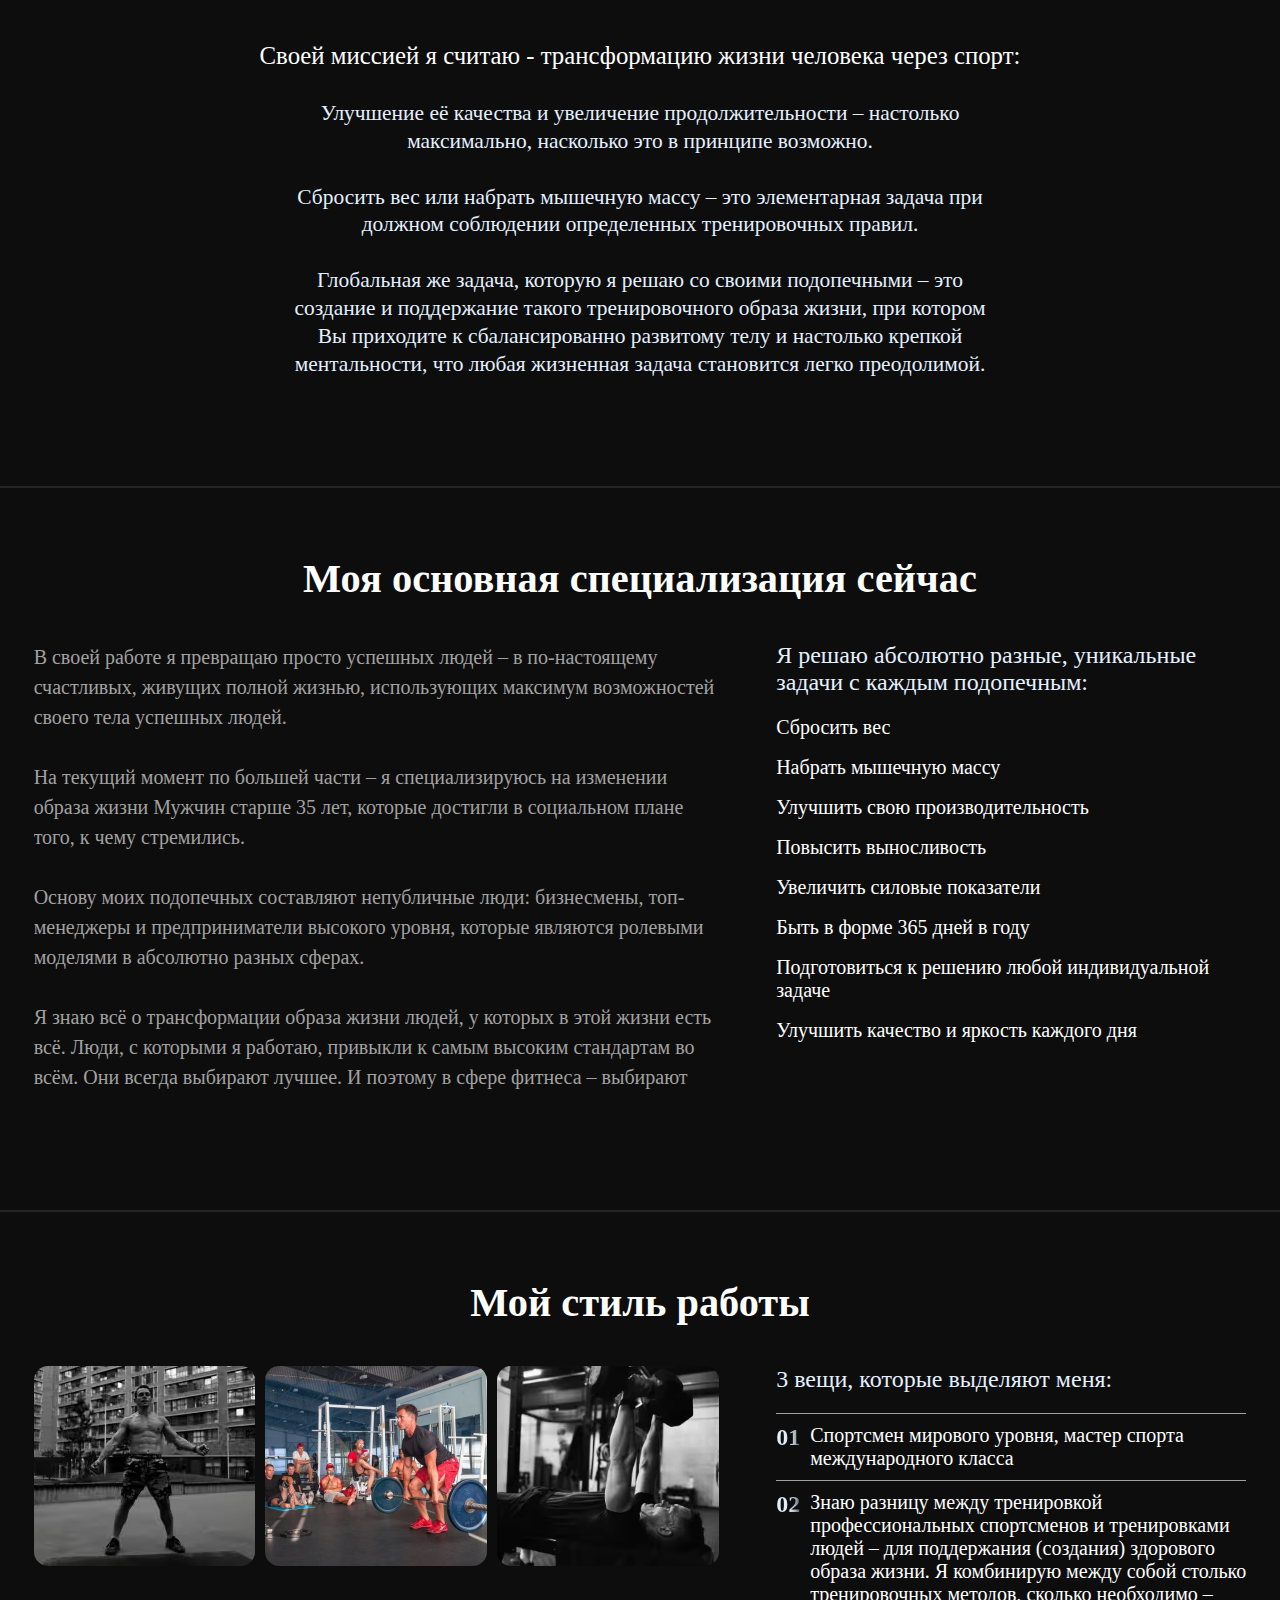
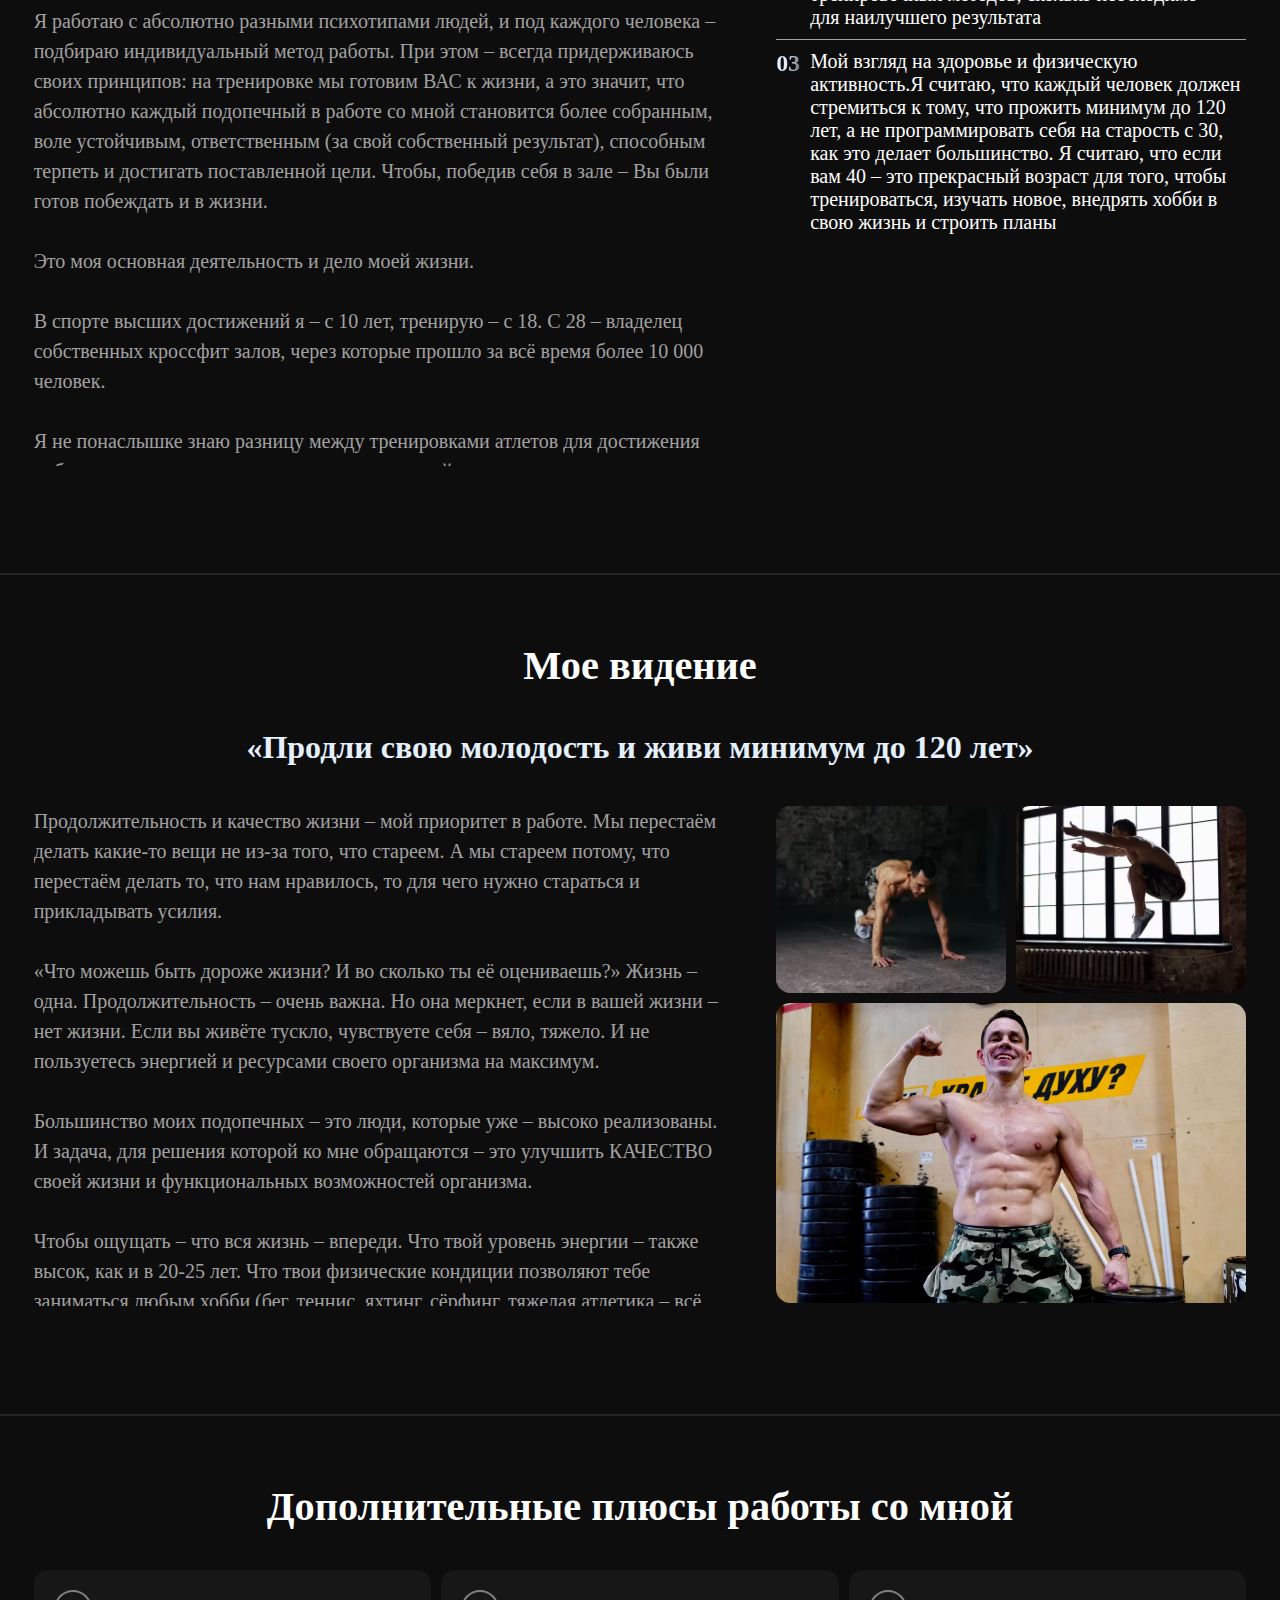
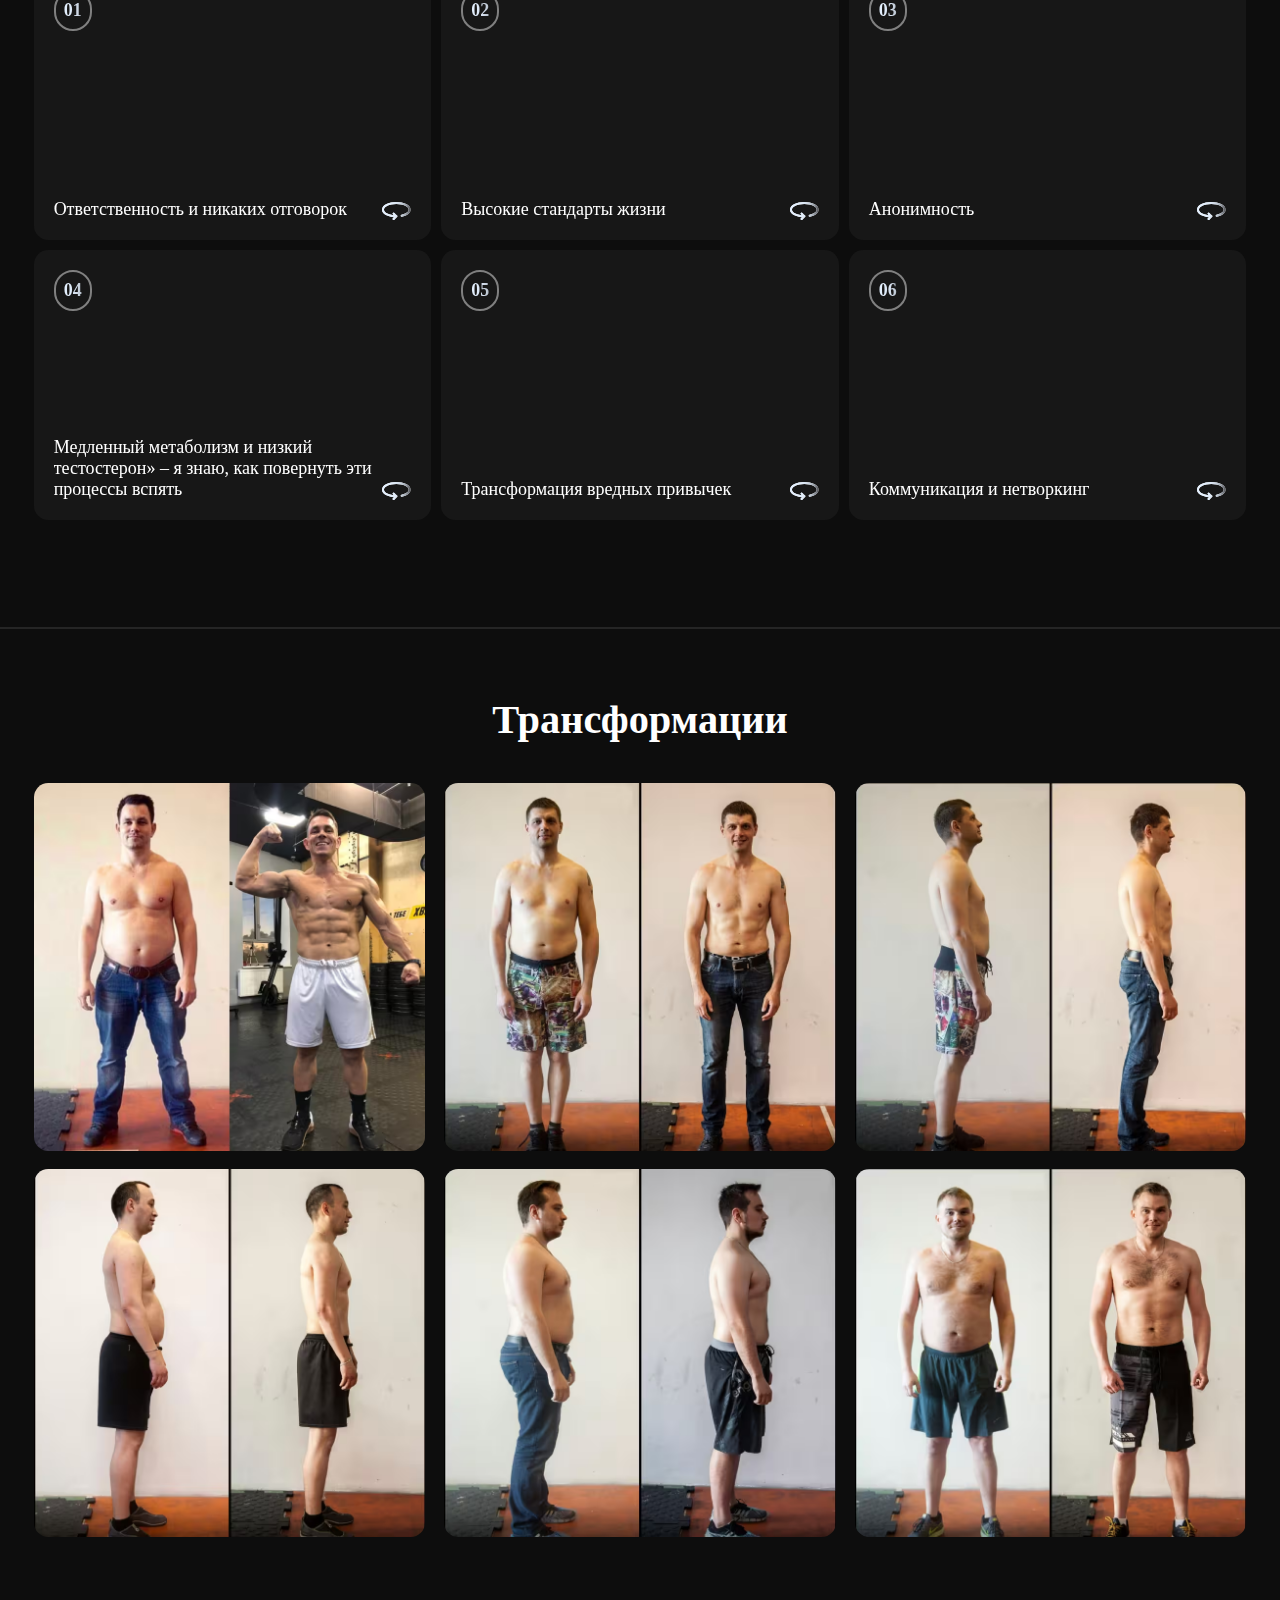
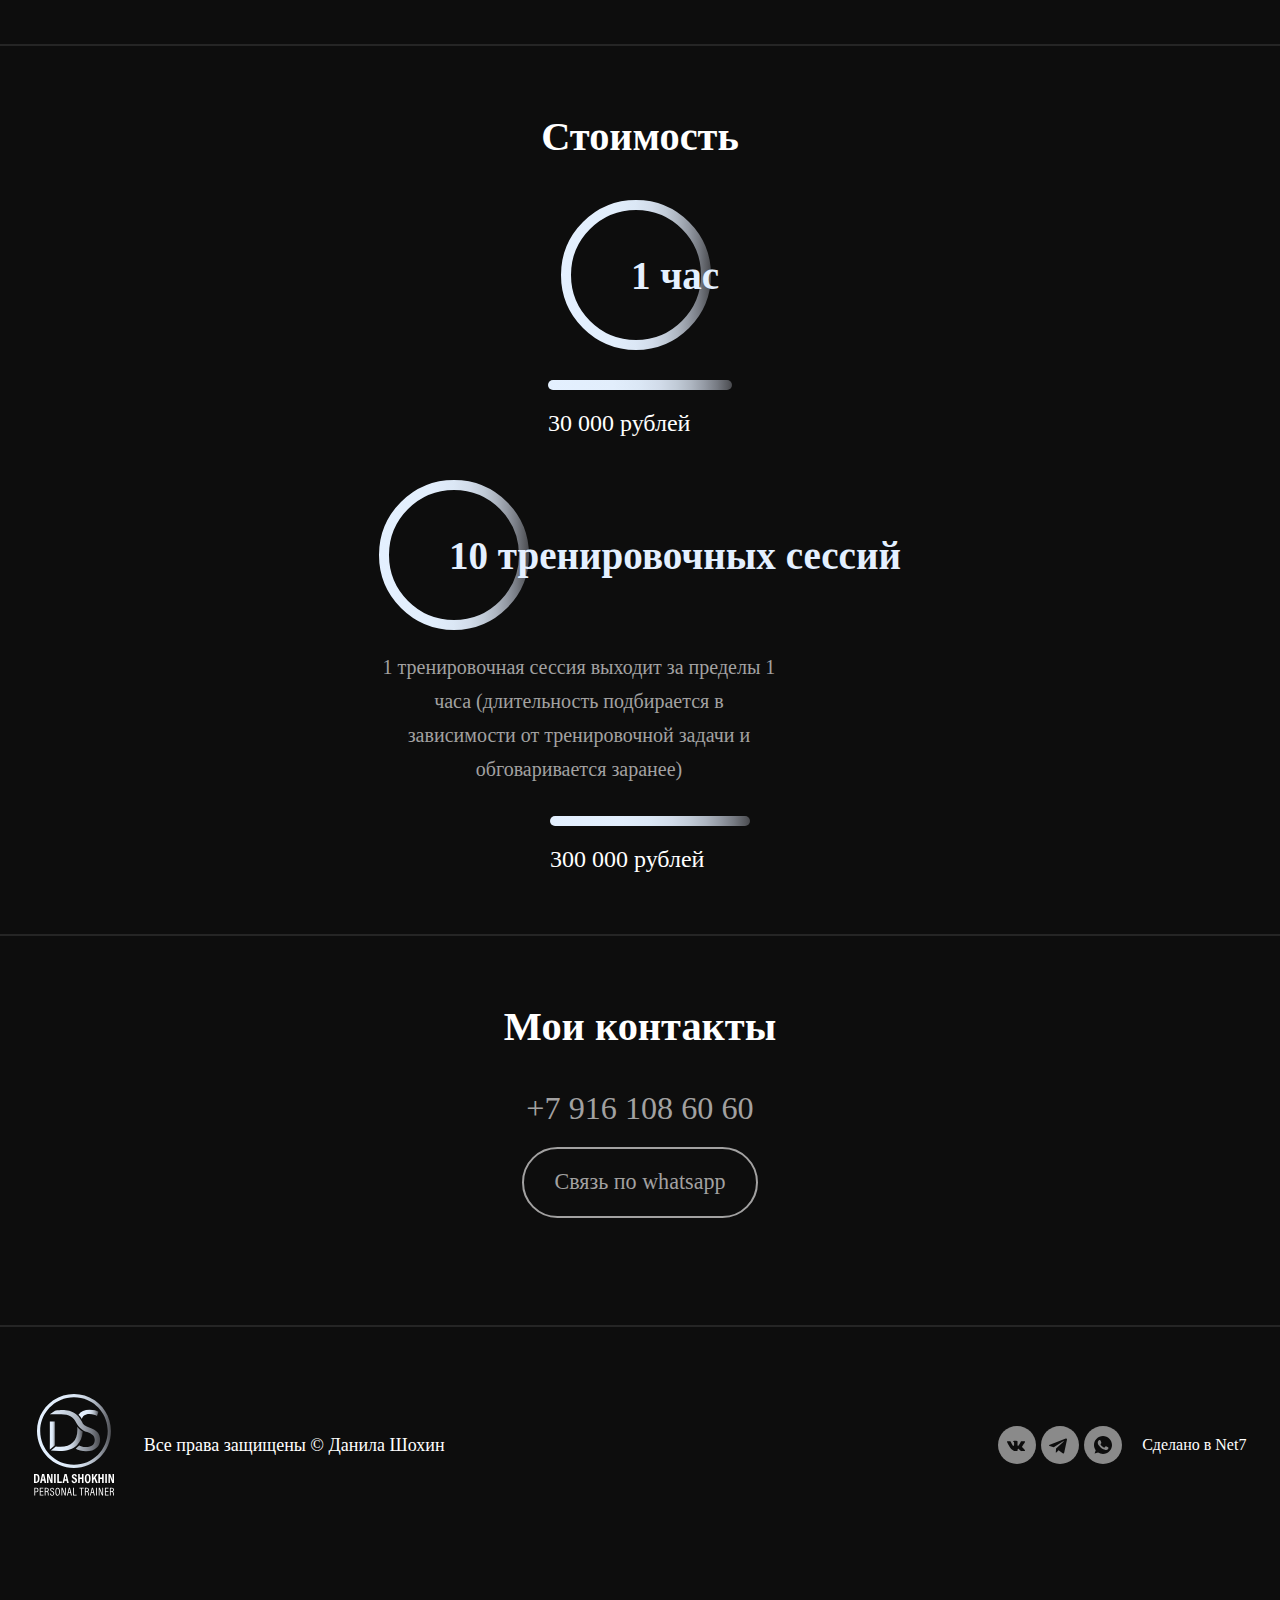
==== commit ee72fc0c: "Update-19062046" ====
--- a/index.html
+++ b/index.html
@@ -373,48 +373,85 @@
 			<div class="container">
 				<h2>Дополнительные плюсы работы со мной</h2>
 				<div class="plus__grid">
+
 					<div class="plus__card">
-						<span>01</span>
-						<div>
-							<h3>Ответственность и никаких отговорок</h3>
-							<img src="assets/icons/turn-arrow.svg" alt="">
-						</div>
-					</div>
+						<div class="plus__card--front">
+							<span>01</span>
+							<div>
+								<h3>Ответственность и никаких отговорок</h3>
+								<img src="assets/icons/turn-arrow.svg" alt="">
+							</div>
+						</div>
+						<div class="plus__card--back">
+							<p>Я понимаю, что время = деньги. И когда мы работаем, всё моё внимание сосредоточено только на Вас. Я всегда дам Вам объективную обратную связь по той задаче, которую вы хотите достичь. Более того, если Ваша задача – нереальна, я Вам об этом скажу прямо. Но в то же время – я расскажу, насколько близко мы сможем к ней приблизиться. </p>
+						</div>
+					</div>
+
 					<div class="plus__card">
-						<span>02</span>
-						<div>
-							<h3>Высокие стандарты жизни</h3>
-							<img src="assets/icons/turn-arrow.svg" alt="">
-						</div>
-					</div>
+						<div class="plus__card--front">
+							<span>02</span>
+							<div>
+								<h3>Высокие стандарты жизни</h3>
+								<img src="assets/icons/turn-arrow.svg" alt="">
+							</div>
+						</div>
+						<div class="plus__card--back">
+							<p>Я работаю с людьми, которые привыкли к самому лучшему во всём в своей жизни. Лучший сервис, лучшие специалисты, лучшее окружение. Поэтому в сфере трансформации спортивной составляющей своей жизни – выбирают меня.</p>
+						</div>
+					</div>
+
 					<div class="plus__card">
-						<span>03</span>
-						<div>
-							<h3>Анонимность</h3>
-							<img src="assets/icons/turn-arrow.svg" alt="">
-						</div>
-					</div>
+						<div class="plus__card--front">
+							<span>03</span>
+							<div>
+								<h3>Анонимность</h3>
+								<img src="assets/icons/turn-arrow.svg" alt="">
+							</div>
+						</div>
+						<div class="plus__card--back">
+							<p>Многие из подопечных моего спортивного Клуба Crossfit Flash абсолютно не против и даже «за», когда я показываю их тренировки и результаты. Но я обеспечиваю полную анонимность в тех случаях, когда на это есть запрос, и никогда не разглашаю деталей ни тренировочного процесса, ни какой-либо другой информации частной жизни тех, с кем я работаю.</p>
+						</div>
+					</div>
+
 					<div class="plus__card">
-						<span>04</span>
-						<div>
-							<h3>«Медленный метаболизм и низкий тестостерон» – я знаю, как повернуть эти процессы вспять</h3>
-							<img src="assets/icons/turn-arrow.svg" alt="">
-						</div>
-					</div>
+						<div class="plus__card--front">
+							<span>04</span>
+							<div>
+								<h3>Медленный метаболизм и низкий тестостерон» – я знаю, как повернуть эти процессы вспять</h3>
+								<img src="assets/icons/turn-arrow.svg" alt="">
+							</div>
+						</div>
+						<div class="plus__card--back">
+							<p>После 35 лет метаболизм начинает замедляться, а уровень тестостерона – падает. Я знаю, как работать с тем, чтобы замедлить и повернуть вспять эти процессы. Как в целом работать с тем, чтобы поддерживать вашу энергию на высоком уровне.</p>
+						</div>
+					</div>
+
 					<div class="plus__card">
-						<span>05</span>
-						<div>
-							<h3>Трансформация вредных привычек</h3>
-							<img src="assets/icons/turn-arrow.svg" alt="">
-						</div>
-					</div>
+						<div class="plus__card--front">
+							<span>05</span>
+							<div>
+								<h3>Трансформация вредных привычек</h3>
+								<img src="assets/icons/turn-arrow.svg" alt="">
+							</div>
+						</div>
+						<div class="plus__card--back">
+							<p>Если у вас есть запрос на избавление от вредных привычек – мы можем решить и эту задачу в том числе.</p>
+						</div>
+					</div>
+
 					<div class="plus__card">
-						<span>06</span>
-						<div>
-							<h3>Коммуникация и нетворкинг</h3>
-							<img src="assets/icons/turn-arrow.svg" alt="">
-						</div>
-					</div>
+						<div class="plus__card--front">
+							<span>06</span>
+							<div>
+								<h3>Коммуникация и нетворкинг</h3>
+								<img src="assets/icons/turn-arrow.svg" alt="">
+							</div>
+						</div>
+						<div class="plus__card--back">
+							<p>В дополнении ко всему, я обладаю огромным количеством контактов абсолютно в разных областях и при необходимости – знакомлю своих подопечных друг с другом для их дальнейшего профессионального или личного взаимодействия.</p>
+						</div>
+					</div>
+
 				</div>
 			</div>
 		</section>
--- a/css/main.min.css
+++ b/css/main.min.css
@@ -1 +1 @@
-@font-face{font-family:"SF";src:url("../assets/fonts/SFProDisplay-Black.woff2") format("woff2"),url("../assets/fonts/SFProDisplay-Black.woff") format("woff");font-weight:900;font-style:normal}@font-face{font-family:"SF";src:url("../assets/fonts/SFProDisplay-Heavy.woff2") format("woff2"),url("../assets/fonts/SFProDisplay-Heavy.woff") format("woff");font-weight:800;font-style:normal}@font-face{font-family:"SF";src:url("../assets/fonts/SFProDisplay-Bold.woff2") format("woff2"),url("../assets/fonts/SFProDisplay-Bold.woff") format("woff");font-weight:700;font-style:normal}@font-face{font-family:"SF";src:url("../assets/fonts/SFProDisplay-Semibold.woff2") format("woff2"),url("../assets/fonts/SFProDisplay-Semibold.woff") format("woff");font-weight:600;font-style:normal}@font-face{font-family:"SF";src:url("../assets/fonts/SFProDisplay-Medium.woff2") format("woff2"),url("../assets/fonts/SFProDisplay-Medium.woff") format("woff");font-weight:500;font-style:normal}@font-face{font-family:"SF";src:url("../assets/fonts/SFProDisplay-Regular.woff2") format("woff2"),url("../assets/fonts/SFProDisplay-Regular.woff") format("woff");font-weight:400;font-style:normal}@font-face{font-family:"SF";src:url("../assets/fonts/SFProDisplay-Light.woff2") format("woff2"),url("../assets/fonts/SFProDisplay-Light.woff") format("woff");font-weight:300;font-style:normal}html{height:100%;font-size:62.5%;scroll-behavior:smooth}body{min-height:100vh}*,*::before,*::after{box-sizing:border-box;margin:0;padding:0;border:none;font:inherit}img,picture,video,canvas,svg,span{display:block;max-width:100%}a{display:block;text-decoration:none;color:inherit}.container__footer,.price__grid,.plus__grid,.vision__col:last-of-type picture:last-of-type,.vision__col:first-of-type,.vision__grid,.style__photo-wrap img,.style__col:first-of-type,.style__grid,.about__grid img,.progress__bottom,.progress__grid .large-img,.progress__grid,.vision__col:last-of-type img,.progress__grid .progress__images__inner img,.progress__grid .progress__images,.hero__content,video,.preloader{width:100%}.hero{height:100vh;min-height:60rem}.vision__col:last-of-type img,.progress__grid .progress__images__inner img,.progress__grid .progress__images,.hero__content,video,.preloader{height:100%}.plus__card,.about__text__item,.about__text__wrap,.progress__grid .timeline__wrap,.progress__grid .progress__col,.container,.hero__content{display:flex;flex-direction:column}.hero__content{align-items:center;justify-content:center}.transformation__grid,.plus__grid,.style__photo-wrap{display:grid;grid-template-columns:repeat(3, 1fr)}.price__item:first-of-type,.vision__col:last-of-type,.about__grid{display:grid;grid-template-columns:repeat(2, 1fr)}footer,.contacts,section{border-top:.2rem solid #252525}.progress,.hero{border-top:none}.price__item:nth-child(2) div:first-of-type div span,.price__item:first-of-type div:first-of-type span,.plus__card span,.vision__quote,.style__col:last-of-type ul li span,.style__col:last-of-type b,.specialization__col:last-of-type b,.progress__grid .year{background:linear-gradient(90deg, #E4F0FF 0%, #E2EEFC 35%, #DBE7F5 50%, #D1DBE9 61%, #C1CBD7 70%, #ADB5C0 78%, #949AA4 85%, #767A82 92%, #55575C 98%, #48494D 100%);-webkit-background-clip:text;-webkit-text-fill-color:rgba(0,0,0,0);background-clip:text}.mission p{background:linear-gradient(180deg, #E4F0FF 0%, #E2EEFC 35%, #DBE7F5 50%, #D1DBE9 61%, #C1CBD7 70%, #ADB5C0 78%, #949AA4 85%, #767A82 92%, #55575C 98%, #48494D 100%);-webkit-background-clip:text;-webkit-text-fill-color:rgba(0,0,0,0);background-clip:text}.vision__quote,.mission p,.mission b,.btn,h2,h1{text-align:center}.plus__card span,.vision__col:first-of-type::-webkit-scrollbar-thumb,.vision__col:first-of-type::-webkit-scrollbar,.style__col:first-of-type::-webkit-scrollbar-thumb,.style__col:first-of-type::-webkit-scrollbar,.specialization__col:first-of-type::-webkit-scrollbar-thumb,.specialization__col:first-of-type::-webkit-scrollbar,.btn{border-radius:10rem}.transformation__grid img,.plus__card,.vision__col:last-of-type img,.style__photo-wrap img,.about__grid img,.progress__grid .large-img,.progress__grid .progress__images__inner img{border-radius:clamp(.2rem,.2rem + (1vw - .32rem)*1.2784,2rem)}.container__footer,.price__grid,.plus__card div,.vision__grid,.style__grid,.specialization__grid,.progress__bottom__item,.progress__bottom,.progress__grid .progress__images,.progress__grid{display:grid}.copyright,.price__item:nth-child(2) .price__var,.price__item:nth-child(2) div:first-of-type div,.price__item:nth-child(2),.price__item:first-of-type div:first-of-type,.style__col:last-of-type ul li,.preloader{display:flex}@keyframes appearance{0%{opacity:0}100%{opacity:1}}body{background-color:#0d0d0d;color:#fff;font-size:1.6rem;font-family:SF}.container{max-width:1440px;margin:auto;padding:clamp(4rem,4rem + (1vw - .32rem)*2.8409,8rem) clamp(2rem,2rem + (1vw - .32rem)*1.4205,4rem) clamp(8rem,8rem + (1vw - .32rem)*2.8409,12rem);align-items:center}h1{font-size:clamp(3.6rem,3.6rem + (1vw - .32rem)*4.2614,9.6rem)}h2{font-size:clamp(2.4rem,2.4rem + (1vw - .32rem)*1.7045,4.8rem);font-weight:700;margin-bottom:4rem}h3{font-size:1.8rem;font-weight:400}ul{list-style-type:none}.btn{height:fit-content;width:fit-content;font-size:clamp(1.6rem,1.6rem + (1vw - .32rem)*.142,1.8rem);font-weight:400;transition:background-color ease-in-out 300ms}.btn--primary{border:solid .2rem #fff;padding:.8rem 1.3rem .9rem;margin-left:auto}.btn--secondary{padding:1.6rem 2.4rem 1.7rem;background-color:#6015ff;font-size:clamp(1.8rem,1.8rem + (1vw - .32rem)*.4261,2.4rem)}@media(hover: hover){.btn--secondary:hover{background-color:#7542e4}.btn--primary:hover{background-color:#6015ff;border-color:#6015ff}}.link{text-decoration:underline;text-underline-offset:1rem;color:#6015ff;font-size:1.8rem;transition:color ease-in-out 300ms}.link--secondary{margin-top:3rem}@media(hover: hover){.link:hover{color:#7542e4}}.nav-toggle{display:none}.nav-toggle:checked~nav{transform:scale(1, 1)}.nav-toggle:checked~nav .navlink{opacity:1;transition:opacity 250ms ease-in-out 250ms}.burger-menu{height:4rem;width:4rem;display:flex;align-items:center;cursor:pointer;transition:transform ease-in-out 300ms}.burger-menu span,.burger-menu span::before,.burger-menu span::after{display:block;background-color:#fff;height:.2rem;width:100%;border-radius:10rem;position:relative;transition:transform ease-in-out 300ms,background-color ease-in-out 300ms}.burger-menu span::before,.burger-menu span::after{content:"";position:absolute}.burger-menu span::before{transform:translateY(-1.2rem)}.burger-menu span::after{transform:translateY(1.2rem)}.burger-menu.open span{background-color:rgba(0,0,0,0)}.burger-menu.open span::before{transform:rotate(45deg)}.burger-menu.open span::after{transform:rotate(-45deg)}.preloader{background-color:#000;position:fixed;top:0;z-index:100;transition:.6s;align-items:center;justify-content:center}.preloader--hide{opacity:0}.loader{margin:auto;width:75px;height:75px;border:7px solid rgba(149,149,149,.3);border-radius:50%;border-left-color:#6015ff;animation:loader 1.3s linear infinite}@keyframes loader{100%{transform:rotate(360deg)}}header{background-color:var(--clr-background);position:absolute;width:100%;z-index:100}.header__container{height:100%;display:flex;justify-content:space-between;padding:0 clamp(2rem,2rem + (1vw - .32rem)*1.4205,4rem);margin-top:2rem}.logo{width:clamp(6rem,6rem + (1vw - .32rem)*2.8409,10rem)}nav{position:absolute;top:100%;left:0;width:100%;transform:scale(1, 0);transform-origin:top;transition:transform ease-in-out 300ms;padding:2rem 0}nav ul{margin:auto;padding:clamp(2rem,2rem + (1vw - .32rem)*1.4205,4rem);display:flex;flex-direction:column;gap:2rem;background-color:#0d0d0d}.navlink{padding:1rem 0;transition:color 300ms ease-in-out;opacity:0;transition:opacity 100ms ease-in-out;width:fit-content}.navlink:hover{color:blue}.btn__wrap{display:flex;gap:2rem}.btn--primary{display:none}@media(min-width: 1024px){.header__container{grid-template-columns:1fr 3fr 1fr;margin-top:4rem}.burger-menu{display:none}nav{all:unset}.navlink{opacity:1}nav ul{flex-direction:row;padding:0;gap:3rem;background-color:rgba(0,0,0,0);justify-content:center}.btn--primary{display:block}}.hero{position:relative}video{object-fit:cover}.hero__content{z-index:20;position:absolute;top:0;left:0;background:rgba(0,0,0,.3);gap:clamp(1rem,1rem + (1vw - .32rem)*.7102,2rem)}.hero__content p{font-size:clamp(1.8rem,1.8rem + (1vw - .32rem)*.9943,3.2rem);margin-bottom:clamp(2rem,2rem + (1vw - .32rem)*.7102,3rem)}.hero__content .arrow-down{position:absolute;bottom:6rem}.hero__content .arrow-down:hover img{transform:scale(1.1)}@media(max-width: 1024px){.hero{height:60vh;min-height:40rem}.arrow-down{display:none}}@media(max-width: 767px){.hero{height:50vh;min-height:40rem}}.progress__grid{grid-template-columns:1fr max-content 1fr;gap:8rem;align-items:stretch}.progress__grid .progress__col{gap:1.5rem}.progress__grid .progress__col--first{align-items:end}.progress__grid .progress__col--second{align-items:start}.progress__grid .year{font-size:4.8rem;font-weight:600;line-height:100%;margin-top:-0.7rem;width:fit-content}.progress__grid .desc{color:#a2a1a1;font-size:1.8rem;font-weight:400}.progress__grid .desc--end{text-align:end}.progress__grid .progress__images{grid-template-columns:1fr 1fr 1fr;gap:1rem;align-items:stretch}.progress__grid .progress__images__inner{max-height:22rem}.progress__grid .progress__images__inner picture{height:100%}.progress__grid .progress__images__inner img{object-fit:cover;object-position:center top}.progress__grid .timeline__wrap{align-items:center}.progress__grid .timeline{background-color:#171717;width:.2rem;height:87rem;position:absolute;z-index:-1}.progress__grid .large-img{height:35rem;object-fit:cover;object-position:center}.progress__bottom{grid-template-columns:max-content max-content max-content;gap:1rem;align-items:stretch;margin-top:clamp(4rem,4rem + (1vw - .32rem)*2.8409,8rem);justify-content:space-between}.progress__bottom__item{grid-template-columns:max-content 1fr;gap:1rem;align-items:center}@media(max-width: 1280px){.progress__images__inner{height:11rem}.progress .large-img{height:24rem}}@media(max-width: 1190px){.progress__bottom__item img{width:6rem}}@media(max-width: 1024px){.progress__images__inner{height:8.5rem}.progress__bottom{grid-template-columns:1fr 1fr 1fr}.progress__bottom__item{display:flex;gap:2rem;flex-direction:column;justify-self:center}.progress__bottom__item img{width:10rem}.progress__bottom p{text-align:center}.progress__bottom p br{display:none}}@media(max-width: 885px){.progress__images__inner{height:15rem}.progress .large-img{height:40rem}.progress__grid{grid-template-columns:1fr;gap:2rem}.progress__grid .timeline__wrap{display:none}.progress .progress__col--first{align-items:center}.progress .progress__col--second{align-items:center}.progress .col-1{order:0}.progress .col-2{order:1;margin-bottom:3rem}.progress .col-3{order:4;margin-bottom:3rem}.progress .col-4{order:3}.progress .col-5{order:5}.progress .col-6{order:6}.progress .desc{text-align:center}.progress__bottom p{font-size:clamp(1.4rem,1.4rem + (1vw - .32rem)*.3571,1.6rem)}}@media(max-width: 600px){.progress .year{font-size:clamp(3.2rem,3.2rem + (1vw - .32rem)*5.7143,4.8rem);margin-top:-2rem}.progress__images__inner{height:10rem}.progress .large-img{height:30rem}}@media(max-width: 460px){.progress__images__inner{height:8rem}.progress .large-img{height:25rem}.progress__bottom{grid-template-columns:1fr;gap:4rem}.progress__bottom img{width:7rem}}@media(max-width: 375px){.progress__images__inner{height:6rem}.progress .large-img{height:20rem}}.about__grid{gap:clamp(2rem,2rem + (1vw - .32rem)*2.1307,5rem)}.about__grid img{min-height:100%;max-height:60rem;object-fit:cover;object-position:center top}.about__text__wrap{gap:2rem}.about__text__item{gap:1rem}.about__text__item b,.about__text__item p{font-size:clamp(1.6rem,1.6rem + (1vw - .32rem)*.142,1.8rem)}.about__text__item p{color:#a2a1a1;line-height:140%;font-weight:300}@media(max-width: 767px){.about__grid{grid-template-columns:1fr}.about__text__item b,.about__text__item p{text-align:center}}@media(max-width: 460px){.about__grid img{margin-top:-2rem;height:40rem}}.mission b{font-size:clamp(1.8rem,1.8rem + (1vw - .32rem)*.7102,2.8rem);margin-bottom:3rem}.mission p{white-space:50px;font-size:clamp(1.6rem,1.6rem + (1vw - .32rem)*.5682,2.4rem);max-width:65ch;line-height:130%;font-weight:300}@media(max-width: 460px){.mission b{margin-top:-2rem}}.specialization p{font-size:2rem;font-weight:300;color:#a2a1a1;line-height:150%}.specialization__grid{grid-template-columns:1.5fr 1fr;gap:clamp(1rem,1rem + (1vw - .32rem)*2.8409,5rem);align-items:stretch;min-height:40rem}.specialization__col:first-of-type{overflow:auto;padding-right:2rem;max-height:40rem}.specialization__col:first-of-type::-webkit-scrollbar{background-color:#171717;width:.6rem}.specialization__col:first-of-type::-webkit-scrollbar-thumb{background-color:#a2a1a1}.specialization__col:last-of-type b{font-size:2.4rem}.specialization__col:last-of-type ul{margin-top:2rem;list-style-type:none;display:flex;flex-direction:column;gap:1.7rem}.specialization__col:last-of-type ul li{font-size:2rem}@media(max-width: 1280px){.specialization__col:first-of-type{max-height:46rem}}@media(max-width: 1024px){.specialization__col:first-of-type{max-height:48rem}}@media(max-width: 885px){.specialization__col:first-of-type{max-height:54rem}}@media(max-width: 767px){.specialization__grid{grid-template-columns:1fr}.specialization__col:first-of-type{max-height:30rem;height:100%}.specialization__col:first-of-type p{font-size:1.8rem;text-align:center;margin-bottom:2rem}.specialization__col:last-of-type{display:flex;flex-direction:column}.specialization__col:last-of-type b{font-size:2rem;text-align:center}.specialization__col:last-of-type ul li{font-size:1.8rem;text-align:center}}@media(max-width: 460px){.specialization h2{margin-bottom:2rem}}.style__grid{grid-template-columns:1.5fr 1fr;gap:clamp(1rem,1rem + (1vw - .32rem)*2.8409,5rem);align-items:stretch;min-height:50rem}.style__col:first-of-type{overflow:auto;padding-right:2rem;max-height:50rem}.style__col:first-of-type::-webkit-scrollbar{background-color:#171717;width:.6rem}.style__col:first-of-type::-webkit-scrollbar-thumb{background-color:#a2a1a1}.style__col:first-of-type p{font-size:2rem;font-weight:300;color:#a2a1a1;line-height:150%}.style__photo-wrap{gap:1rem;margin-bottom:4rem}.style__photo-wrap img{height:20rem;object-fit:cover}.style__col:last-of-type b{font-size:2.4rem}.style__col:last-of-type ul{margin-top:2rem;list-style-type:none}.style__col:last-of-type ul li{flex-direction:row;gap:1rem;align-items:stretch;padding:1rem 0;border-top:.1rem solid #a2a1a1;font-size:2rem;font-weight:400}.style__col:last-of-type ul li span{font-size:2.4rem;font-weight:900}@media(max-width: 1280px){.style__col:first-of-type{max-height:70rem}}@media(max-width: 1150px){.style__col:first-of-type{max-height:74rem}}@media(max-width: 1024px){.style__col:first-of-type{max-height:89rem}}@media(max-width: 885px){.style__photo-wrap img{height:15rem}.style__col:first-of-type{max-height:105rem}}@media(max-width: 767px){.style__grid{grid-template-columns:1fr}.style__col:first-of-type{max-height:30rem}.style__col:first-of-type p{font-size:1.8rem;text-align:center}.style__col:last-of-type{display:flex;flex-direction:column;align-items:center}.style__col:last-of-type b{font-size:2rem;text-align:center}.style__col:last-of-type ul li{font-size:1.8rem}}@media(max-width: 460px){.style h2{margin-bottom:2rem}}.vision__quote{font-size:3.2rem;font-weight:800}.vision__grid{grid-template-columns:1.5fr 1fr;gap:clamp(1rem,1rem + (1vw - .32rem)*2.8409,5rem);align-items:stretch;margin-top:4rem;height:50rem}.vision__col:first-of-type{overflow:auto;padding-right:2rem}.vision__col:first-of-type p{font-size:2rem;font-weight:300;color:#a2a1a1;line-height:150%}.vision__col:first-of-type::-webkit-scrollbar{background-color:#171717;width:.6rem}.vision__col:first-of-type::-webkit-scrollbar-thumb{background-color:#a2a1a1}.vision__col:last-of-type{gap:1rem;align-items:stretch}.vision__col:last-of-type img{object-fit:cover}.vision__col:last-of-type picture:last-of-type{grid-column:1/3}.vision__col:last-of-type picture:last-of-type img{max-height:30rem;object-position:top}@media(max-width: 767px){.vision__quote{font-size:2rem}.vision__grid{grid-template-columns:1fr;height:auto;gap:3rem}.vision__col:first-of-type{order:1}.vision__col:first-of-type p{font-size:1.8rem;text-align:center}}@media(max-width: 460px){.vision h2{margin-bottom:2rem}}.plus__grid{grid-template-rows:1fr 1fr;gap:1rem}.plus__card{justify-content:space-between;background-color:#171717;padding:2rem}.plus__card span{font-size:1.8rem;font-weight:800;width:fit-content;padding:.8rem;border:solid .2rem gray}.plus__card div{margin-top:4rem;grid-template-columns:1fr max-content;gap:1rem;align-items:end}@media(max-width: 1024px){.plus__grid{grid-template-columns:1fr 1fr;grid-template-rows:repeat(3, 1fr)}.plus__card h3{font-size:clamp(1.6rem,1.6rem + (1vw - .32rem)*.3226,1.8rem)}}@media(max-width: 600px){.plus__grid{grid-template-columns:1fr;grid-template-rows:repeat(6, 1fr)}}@media(max-width: 460px){.plus h2{margin-bottom:2rem}}.transformation__grid{gap:clamp(1rem,1rem + (1vw - .32rem)*.8929,2rem)}@media(max-width: 600px){.transformation__grid{grid-template-columns:1fr 1fr}}@media(max-width: 460px){.transformation h2{margin-bottom:2rem}}.price__grid{grid-template-columns:max-content 1fr;gap:2rem;align-items:start}.price__item:first-of-type{align-items:center}.price__item:first-of-type div:first-of-type{flex-direction:row;gap:0;align-items:center}.price__item:first-of-type div:first-of-type span{font-size:clamp(2rem,2rem + (1vw - .32rem)*1.9886,4.8rem);font-weight:700;margin-left:-8rem}.price__item:first-of-type div:last-of-type{margin-top:1rem;position:relative}.price__item:first-of-type div:last-of-type span{position:absolute;top:3rem;font-size:2.4rem}.price__item:nth-child(2){flex-direction:row;gap:0;align-items:start}.price__item:nth-child(2) div:first-of-type div{flex-direction:row;gap:0;align-items:center}.price__item:nth-child(2) div:first-of-type div span{font-size:clamp(2rem,2rem + (1vw - .32rem)*1.9886,4.8rem);font-weight:700;margin-left:-8rem}.price__item:nth-child(2) div:first-of-type p{font-size:2rem;line-height:170%;margin-left:15rem;color:#a2a1a1;max-width:40ch}.price__item:nth-child(2) .price__var{position:relative;margin-top:7rem;margin-left:2rem}.price__item:nth-child(2) .price__var span{position:absolute;top:3rem;font-size:2.4rem}@media(max-width: 1280px){.price__grid{grid-template-columns:1fr;gap:4rem}.price__item:first-of-type{grid-template-columns:1fr;width:100%;display:flex;flex-direction:column;align-items:center;gap:2rem}.price__item:first-of-type .link--secondary{margin-top:5rem}.price__item:last-of-type{display:flex;flex-direction:column;align-items:center;margin-top:5rem}.price__item:nth-child(2) div:first-of-type span{text-align:center;margin-left:8rem}.price__item:nth-child(2) div:first-of-type p{margin-top:2rem;margin-left:0rem;text-align:center}.price__item:nth-child(2) .price__var{margin-top:3rem}}@media(max-width: 460px){.price h2{margin-bottom:2rem}}.contacts a{font-size:clamp(2.4rem,2.4rem + (1vw - .32rem)*.8523,3.6rem);font-weight:500;color:#a2a1a1;transition:color ease-in-out 300ms}.contacts a:last-of-type{margin-top:2rem;border:solid .2rem #a2a1a1;padding:2rem 3rem 2.1rem;border-radius:10rem;font-size:clamp(1.8rem,1.8rem + (1vw - .32rem)*.4261,2.4rem);font-weight:400}.contacts a:last-of-type:hover{border:solid .2rem #fff}.contacts a:hover{color:#fff}@media(max-width: 460px){.contacts h2{margin-bottom:2rem}}.container__footer{grid-template-columns:1fr 1fr;gap:0;align-items:center}.copyright{flex-direction:row;gap:3rem;align-items:center}.copyright a{width:8rem}.copyright span{font-size:1.8rem}.networks{display:flex;align-items:center;justify-content:end;gap:2rem}.footer__social{display:flex;gap:.5rem}@media(max-width: 885px){.container__footer{grid-template-columns:1fr;align-items:center;gap:4rem}.copyright{display:flex;flex-direction:column;align-items:center;text-align:center}.networks{flex-direction:column;justify-content:center}}/*# sourceMappingURL=main.min.css.map */+@font-face{font-family:"SF";src:url("../assets/fonts/SFProDisplay-Black.woff2") format("woff2"),url("../assets/fonts/SFProDisplay-Black.woff") format("woff");font-weight:900;font-style:normal}@font-face{font-family:"SF";src:url("../assets/fonts/SFProDisplay-Heavy.woff2") format("woff2"),url("../assets/fonts/SFProDisplay-Heavy.woff") format("woff");font-weight:800;font-style:normal}@font-face{font-family:"SF";src:url("../assets/fonts/SFProDisplay-Bold.woff2") format("woff2"),url("../assets/fonts/SFProDisplay-Bold.woff") format("woff");font-weight:700;font-style:normal}@font-face{font-family:"SF";src:url("../assets/fonts/SFProDisplay-Semibold.woff2") format("woff2"),url("../assets/fonts/SFProDisplay-Semibold.woff") format("woff");font-weight:600;font-style:normal}@font-face{font-family:"SF";src:url("../assets/fonts/SFProDisplay-Medium.woff2") format("woff2"),url("../assets/fonts/SFProDisplay-Medium.woff") format("woff");font-weight:500;font-style:normal}@font-face{font-family:"SF";src:url("../assets/fonts/SFProDisplay-Regular.woff2") format("woff2"),url("../assets/fonts/SFProDisplay-Regular.woff") format("woff");font-weight:400;font-style:normal}@font-face{font-family:"SF";src:url("../assets/fonts/SFProDisplay-Light.woff2") format("woff2"),url("../assets/fonts/SFProDisplay-Light.woff") format("woff");font-weight:300;font-style:normal}html{height:100%;font-size:62.5%;scroll-behavior:smooth}body{min-height:100vh}*,*::before,*::after{box-sizing:border-box;margin:0;padding:0;border:none;font:inherit}img,picture,video,canvas,svg,span{display:block;max-width:100%}a{display:block;text-decoration:none;color:inherit}.container__footer,.price__grid,.plus__grid,.vision__col:last-of-type picture:last-of-type,.vision__col:first-of-type,.vision__grid,.style__photo-wrap img,.style__col:first-of-type,.style__grid,.about__grid img,.progress__bottom,.progress__grid .large-img,.progress__grid,.vision__col:last-of-type img,.progress__grid .progress__images__inner img,.progress__grid .progress__images,.hero__content,video,.preloader{width:100%}.hero{height:100vh;min-height:60rem}.vision__col:last-of-type img,.progress__grid .progress__images__inner img,.progress__grid .progress__images,.hero__content,video,.preloader{height:100%}.about__text__item,.about__text__wrap,.progress__grid .timeline__wrap,.progress__grid .progress__col,.container,.hero__content{display:flex;flex-direction:column}.hero__content{align-items:center;justify-content:center}.transformation__grid,.plus__grid,.style__photo-wrap{display:grid;grid-template-columns:repeat(3, 1fr)}.price__item:first-of-type,.vision__col:last-of-type,.about__grid{display:grid;grid-template-columns:repeat(2, 1fr)}footer,.contacts,section{border-top:.2rem solid #252525}.progress,.hero{border-top:none}.plus__card--front span,.style__col:last-of-type ul li span,.progress__grid .year{background:linear-gradient(90deg, #E4F0FF 0%, #E2EEFC 35%, #DBE7F5 50%, #D1DBE9 61%, #C1CBD7 70%, #ADB5C0 78%, #949AA4 85%, #767A82 92%, #55575C 98%, #48494D 100%);-webkit-background-clip:text;-webkit-text-fill-color:rgba(0,0,0,0);background-clip:text}.vision__quote,.mission p,.mission b,.btn,h2,h1{text-align:center}.plus__card--front span,.vision__col:first-of-type::-webkit-scrollbar-thumb,.vision__col:first-of-type::-webkit-scrollbar,.style__col:first-of-type::-webkit-scrollbar-thumb,.style__col:first-of-type::-webkit-scrollbar,.specialization__col:first-of-type::-webkit-scrollbar-thumb,.specialization__col:first-of-type::-webkit-scrollbar,.btn{border-radius:10rem}.transformation__grid img,.plus__card--back,.plus__card--front,.vision__col:last-of-type img,.style__photo-wrap img,.about__grid img,.progress__grid .large-img,.progress__grid .progress__images__inner img{border-radius:clamp(.2rem,.2rem + (1vw - .32rem)*1.2784,2rem)}.container__footer,.price__grid,.plus__card--front div,.vision__grid,.style__grid,.specialization__grid,.progress__bottom__item,.progress__bottom,.progress__grid .progress__images,.progress__grid{display:grid}.copyright,.price__item:nth-child(2) .price__var,.price__item:nth-child(2) div:first-of-type div,.price__item:nth-child(2),.price__item:first-of-type div:first-of-type,.style__col:last-of-type ul li,.preloader{display:flex}@keyframes appearance{0%{opacity:0}100%{opacity:1}}body{background-color:#0d0d0d;color:#fff;font-size:1.6rem;font-family:SF}.container{max-width:1440px;margin:auto;padding:clamp(4rem,4rem + (1vw - .32rem)*2.8409,8rem) clamp(2rem,2rem + (1vw - .32rem)*1.4205,4rem) clamp(8rem,8rem + (1vw - .32rem)*2.8409,12rem);align-items:center}h1{font-size:clamp(3.6rem,3.6rem + (1vw - .32rem)*4.2614,9.6rem)}h2{font-size:clamp(2.4rem,2.4rem + (1vw - .32rem)*1.7045,4.8rem);font-weight:700;margin-bottom:4rem}h3{font-size:1.8rem;font-weight:400}ul{list-style-type:none}.btn{height:fit-content;width:fit-content;font-size:clamp(1.6rem,1.6rem + (1vw - .32rem)*.142,1.8rem);font-weight:400;transition:background-color ease-in-out 300ms}.btn--primary{border:solid .2rem #fff;padding:.8rem 1.3rem .9rem;margin-left:auto}.btn--secondary{padding:1.6rem 2.4rem 1.7rem;background-color:#6015ff;font-size:clamp(1.8rem,1.8rem + (1vw - .32rem)*.4261,2.4rem)}@media(hover: hover){.btn--secondary:hover{background-color:#7542e4}.btn--primary:hover{background-color:#6015ff;border-color:#6015ff}}.link{text-decoration:underline;text-underline-offset:1rem;color:#6015ff;font-size:1.8rem;transition:color ease-in-out 300ms}.link--secondary{margin-top:3rem}@media(hover: hover){.link:hover{color:#7542e4}}.nav-toggle{display:none}.nav-toggle:checked~nav{transform:scale(1, 1)}.nav-toggle:checked~nav .navlink{opacity:1;transition:opacity 250ms ease-in-out 250ms}.burger-menu{height:4rem;width:4rem;display:flex;align-items:center;cursor:pointer;transition:transform ease-in-out 300ms}.burger-menu span,.burger-menu span::before,.burger-menu span::after{display:block;background-color:#fff;height:.2rem;width:100%;border-radius:10rem;position:relative;transition:transform ease-in-out 300ms,background-color ease-in-out 300ms}.burger-menu span::before,.burger-menu span::after{content:"";position:absolute}.burger-menu span::before{transform:translateY(-1.2rem)}.burger-menu span::after{transform:translateY(1.2rem)}.burger-menu.open span{background-color:rgba(0,0,0,0)}.burger-menu.open span::before{transform:rotate(45deg)}.burger-menu.open span::after{transform:rotate(-45deg)}.preloader{background-color:#000;position:fixed;top:0;z-index:100;transition:.6s;align-items:center;justify-content:center}.preloader--hide{opacity:0}.loader{margin:auto;width:75px;height:75px;border:7px solid rgba(149,149,149,.3);border-radius:50%;border-left-color:#6015ff;animation:loader 1.3s linear infinite}@keyframes loader{100%{transform:rotate(360deg)}}header{background-color:var(--clr-background);position:absolute;width:100%;z-index:100}.header__container{height:100%;display:flex;justify-content:space-between;padding:0 clamp(2rem,2rem + (1vw - .32rem)*1.4205,4rem);margin-top:2rem}.logo{width:clamp(6rem,6rem + (1vw - .32rem)*2.8409,10rem)}nav{position:absolute;top:100%;left:0;width:100%;transform:scale(1, 0);transform-origin:top;transition:transform ease-in-out 300ms;padding:2rem 0}nav ul{margin:auto;padding:clamp(2rem,2rem + (1vw - .32rem)*1.4205,4rem);display:flex;flex-direction:column;gap:2rem;background-color:#0d0d0d}.navlink{padding:1rem 0;transition:color 300ms ease-in-out;opacity:0;transition:opacity 100ms ease-in-out;width:fit-content}.navlink:hover{color:blue}.btn__wrap{display:flex;gap:2rem}.btn--primary{display:none}@media(min-width: 1024px){.header__container{grid-template-columns:1fr 3fr 1fr;margin-top:4rem}.burger-menu{display:none}nav{all:unset}.navlink{opacity:1}nav ul{flex-direction:row;padding:0;gap:3rem;background-color:rgba(0,0,0,0);justify-content:center}.btn--primary{display:block}}.hero{position:relative}video{object-fit:cover}.hero__content{z-index:20;position:absolute;top:0;left:0;background:rgba(0,0,0,.3);gap:clamp(1rem,1rem + (1vw - .32rem)*.7102,2rem)}.hero__content p{font-size:clamp(1.8rem,1.8rem + (1vw - .32rem)*.9943,3.2rem);margin-bottom:clamp(2rem,2rem + (1vw - .32rem)*.7102,3rem)}.hero__content .arrow-down{position:absolute;bottom:6rem}.hero__content .arrow-down:hover img{transform:scale(1.1)}@media(max-width: 1024px){.hero{height:60vh;min-height:40rem}.arrow-down{display:none}}@media(max-width: 767px){.hero{height:50vh;min-height:40rem}}.progress__grid{grid-template-columns:1fr max-content 1fr;gap:8rem;align-items:stretch}.progress__grid .progress__col{gap:1.5rem}.progress__grid .progress__col--first{align-items:end}.progress__grid .progress__col--second{align-items:start}.progress__grid .year{font-size:4.8rem;font-weight:600;line-height:100%;margin-top:-0.7rem;width:fit-content}.progress__grid .desc{color:#a2a1a1;font-size:1.8rem;font-weight:400}.progress__grid .desc--end{text-align:end}.progress__grid .progress__images{grid-template-columns:1fr 1fr 1fr;gap:1rem;align-items:stretch}.progress__grid .progress__images__inner{max-height:22rem}.progress__grid .progress__images__inner picture{height:100%}.progress__grid .progress__images__inner img{object-fit:cover;object-position:center top}.progress__grid .timeline__wrap{align-items:center}.progress__grid .timeline{background-color:#171717;width:.2rem;height:87rem;position:absolute;z-index:-1}.progress__grid .large-img{height:35rem;object-fit:cover;object-position:center}.progress__bottom{grid-template-columns:max-content max-content max-content;gap:1rem;align-items:stretch;margin-top:clamp(4rem,4rem + (1vw - .32rem)*2.8409,8rem);justify-content:space-between}.progress__bottom__item{grid-template-columns:max-content 1fr;gap:1rem;align-items:center}@media(max-width: 1280px){.progress__images__inner{height:11rem}.progress .large-img{height:24rem}}@media(max-width: 1190px){.progress__bottom__item img{width:6rem}}@media(max-width: 1024px){.progress__images__inner{height:8.5rem}.progress__bottom{grid-template-columns:1fr 1fr 1fr}.progress__bottom__item{display:flex;gap:2rem;flex-direction:column;justify-self:center}.progress__bottom__item img{width:10rem}.progress__bottom p{text-align:center}.progress__bottom p br{display:none}}@media(max-width: 885px){.progress__images__inner{height:15rem}.progress .large-img{height:40rem}.progress__grid{grid-template-columns:1fr;gap:2rem}.progress__grid .timeline__wrap{display:none}.progress .progress__col--first{align-items:center}.progress .progress__col--second{align-items:center}.progress .col-1{order:0}.progress .col-2{order:1;margin-bottom:3rem}.progress .col-3{order:4;margin-bottom:3rem}.progress .col-4{order:3}.progress .col-5{order:5}.progress .col-6{order:6}.progress .desc{text-align:center}.progress__bottom p{font-size:clamp(1.4rem,1.4rem + (1vw - .32rem)*.3571,1.6rem)}}@media(max-width: 600px){.progress .year{font-size:clamp(3.2rem,3.2rem + (1vw - .32rem)*5.7143,4.8rem);margin-top:-2rem}.progress__images__inner{height:10rem}.progress .large-img{height:30rem}}@media(max-width: 460px){.progress__images__inner{height:8rem}.progress .large-img{height:25rem}.progress__bottom{grid-template-columns:1fr;gap:4rem}.progress__bottom img{width:7rem}}@media(max-width: 375px){.progress__images__inner{height:6rem}.progress .large-img{height:20rem}}.about__grid{gap:clamp(2rem,2rem + (1vw - .32rem)*2.1307,5rem)}.about__grid img{min-height:100%;max-height:60rem;object-fit:cover;object-position:center top}.about__text__wrap{gap:2rem}.about__text__item{gap:1rem}.about__text__item b,.about__text__item p{font-size:clamp(1.6rem,1.6rem + (1vw - .32rem)*.142,1.8rem)}.about__text__item p{color:#a2a1a1;line-height:140%;font-weight:300}@media(max-width: 767px){.about__grid{grid-template-columns:1fr}.about__text__item b,.about__text__item p{text-align:center}}@media(max-width: 460px){.about__grid img{margin-top:-2rem;height:40rem}}.mission b{font-size:clamp(1.8rem,1.8rem + (1vw - .32rem)*.7102,2.8rem);margin-bottom:3rem}.mission p{white-space:50px;font-size:clamp(1.6rem,1.6rem + (1vw - .32rem)*.5682,2.4rem);max-width:65ch;line-height:130%;font-weight:300;color:#e4f0ff}@media(max-width: 460px){.mission b{margin-top:-2rem}}.specialization p{font-size:2rem;font-weight:300;color:#a2a1a1;line-height:150%}.specialization__grid{grid-template-columns:1.5fr 1fr;gap:clamp(1rem,1rem + (1vw - .32rem)*2.8409,5rem);align-items:stretch;min-height:40rem}.specialization__col:first-of-type{overflow:auto;padding-right:2rem;max-height:40rem}.specialization__col:first-of-type::-webkit-scrollbar{background-color:#171717;width:.6rem}.specialization__col:first-of-type::-webkit-scrollbar-thumb{background-color:#a2a1a1}.specialization__col:last-of-type b{font-size:2.4rem;color:#e4f0ff}.specialization__col:last-of-type ul{margin-top:2rem;list-style-type:none;display:flex;flex-direction:column;gap:1.7rem}.specialization__col:last-of-type ul li{font-size:2rem}@media(max-width: 1280px){.specialization__col:first-of-type{max-height:46rem}}@media(max-width: 1024px){.specialization__col:first-of-type{max-height:48rem}}@media(max-width: 885px){.specialization__col:first-of-type{max-height:54rem}}@media(max-width: 767px){.specialization__grid{grid-template-columns:1fr}.specialization__col:first-of-type{max-height:30rem;height:100%}.specialization__col:first-of-type p{font-size:1.8rem;text-align:center;margin-bottom:2rem}.specialization__col:last-of-type{display:flex;flex-direction:column}.specialization__col:last-of-type b{font-size:2rem;text-align:center}.specialization__col:last-of-type ul li{font-size:1.8rem;text-align:center}}@media(max-width: 460px){.specialization h2{margin-bottom:2rem}}.style__grid{grid-template-columns:1.5fr 1fr;gap:clamp(1rem,1rem + (1vw - .32rem)*2.8409,5rem);align-items:stretch;min-height:50rem}.style__col:first-of-type{overflow:auto;padding-right:2rem;max-height:50rem}.style__col:first-of-type::-webkit-scrollbar{background-color:#171717;width:.6rem}.style__col:first-of-type::-webkit-scrollbar-thumb{background-color:#a2a1a1}.style__col:first-of-type p{font-size:2rem;font-weight:300;color:#a2a1a1;line-height:150%}.style__photo-wrap{gap:1rem;margin-bottom:4rem}.style__photo-wrap img{height:20rem;object-fit:cover}.style__col:last-of-type b{font-size:2.4rem;color:#e4f0ff}.style__col:last-of-type ul{margin-top:2rem;list-style-type:none}.style__col:last-of-type ul li{flex-direction:row;gap:1rem;align-items:stretch;padding:1rem 0;border-top:.1rem solid #a2a1a1;font-size:2rem;font-weight:400}.style__col:last-of-type ul li span{font-size:2.4rem;font-weight:900}@media(max-width: 1280px){.style__col:first-of-type{max-height:70rem}}@media(max-width: 1150px){.style__col:first-of-type{max-height:74rem}}@media(max-width: 1024px){.style__col:first-of-type{max-height:89rem}}@media(max-width: 885px){.style__photo-wrap img{height:15rem}.style__col:first-of-type{max-height:105rem}}@media(max-width: 767px){.style__grid{grid-template-columns:1fr}.style__col:first-of-type{max-height:30rem}.style__col:first-of-type p{font-size:1.8rem;text-align:center}.style__col:last-of-type{display:flex;flex-direction:column;align-items:center}.style__col:last-of-type b{font-size:2rem;text-align:center}.style__col:last-of-type ul li{font-size:1.8rem}}@media(max-width: 460px){.style h2{margin-bottom:2rem}}.vision__quote{font-size:3.2rem;font-weight:800;color:#e4f0ff}.vision__grid{grid-template-columns:1.5fr 1fr;gap:clamp(1rem,1rem + (1vw - .32rem)*2.8409,5rem);align-items:stretch;margin-top:4rem;height:50rem}.vision__col:first-of-type{overflow:auto;padding-right:2rem}.vision__col:first-of-type p{font-size:2rem;font-weight:300;color:#a2a1a1;line-height:150%}.vision__col:first-of-type::-webkit-scrollbar{background-color:#171717;width:.6rem}.vision__col:first-of-type::-webkit-scrollbar-thumb{background-color:#a2a1a1}.vision__col:last-of-type{gap:1rem;align-items:stretch}.vision__col:last-of-type img{object-fit:cover}.vision__col:last-of-type picture:last-of-type{grid-column:1/3}.vision__col:last-of-type picture:last-of-type img{max-height:30rem;object-position:top}@media(max-width: 767px){.vision__quote{font-size:2rem}.vision__grid{grid-template-columns:1fr;height:auto;gap:3rem}.vision__col:first-of-type{order:1}.vision__col:first-of-type p{font-size:1.8rem;text-align:center}}@media(max-width: 460px){.vision h2{margin-bottom:2rem}}.plus__grid{grid-template-rows:1fr 1fr;gap:1rem;perspective:1000px}.plus__card{position:relative;transform-style:preserve-3d;min-height:27rem}.plus__card--front{padding:2rem;background-color:#171717;display:flex;flex-direction:column;justify-content:space-between;height:100%;backface-visibility:hidden;transition:transform .5s ease-in-out}.plus__card--front span{font-size:1.8rem;font-weight:800;width:fit-content;padding:.8rem;border:solid .2rem gray}.plus__card--front div{margin-top:4rem;grid-template-columns:1fr max-content;gap:1rem;align-items:end}.plus__card--back{color:gray;font-size:1.6rem;display:flex;height:100%;padding:2rem;background-color:#171717;position:absolute;top:0;left:0;width:100%;backface-visibility:hidden;transform:rotateY(180deg);transition:transform .5s ease-in-out}.plus__card:hover .plus__card--front{transform:rotateY(-180deg)}.plus__card:hover .plus__card--back{transform:rotateY(0)}@media(max-width: 1024px){.plus__grid{grid-template-columns:1fr 1fr;grid-template-rows:repeat(3, 1fr)}.plus__card h3{font-size:clamp(1.6rem,1.6rem + (1vw - .32rem)*.3226,1.8rem)}}@media(max-width: 600px){.plus__grid{grid-template-columns:1fr;grid-template-rows:repeat(6, 1fr)}}@media(max-width: 460px){.plus h2{margin-bottom:2rem}}.transformation__grid{gap:clamp(1rem,1rem + (1vw - .32rem)*.8929,2rem)}@media(max-width: 600px){.transformation__grid{grid-template-columns:1fr 1fr}}@media(max-width: 460px){.transformation h2{margin-bottom:2rem}}.price__grid{grid-template-columns:max-content 1fr;gap:2rem;align-items:start}.price__item:first-of-type{align-items:center}.price__item:first-of-type div:first-of-type{flex-direction:row;gap:0;align-items:center}.price__item:first-of-type div:first-of-type span{font-size:clamp(2rem,2rem + (1vw - .32rem)*1.9886,4.8rem);font-weight:700;color:#e4f0ff;margin-left:-8rem}.price__item:first-of-type div:last-of-type{margin-top:1rem;position:relative}.price__item:first-of-type div:last-of-type span{position:absolute;top:3rem;font-size:2.4rem}.price__item:nth-child(2){flex-direction:row;gap:0;align-items:start}.price__item:nth-child(2) div:first-of-type div{flex-direction:row;gap:0;align-items:center}.price__item:nth-child(2) div:first-of-type div span{font-size:clamp(2rem,2rem + (1vw - .32rem)*1.9886,4.8rem);font-weight:700;color:#e4f0ff;margin-left:-8rem}.price__item:nth-child(2) div:first-of-type p{font-size:2rem;line-height:170%;margin-left:15rem;color:#a2a1a1;max-width:40ch}.price__item:nth-child(2) .price__var{position:relative;margin-top:7rem;margin-left:2rem}.price__item:nth-child(2) .price__var span{position:absolute;top:3rem;font-size:2.4rem}@media(max-width: 1280px){.price__grid{grid-template-columns:1fr;gap:4rem}.price__item:first-of-type{grid-template-columns:1fr;width:100%;display:flex;flex-direction:column;align-items:center;gap:2rem}.price__item:first-of-type .link--secondary{margin-top:5rem}.price__item:last-of-type{display:flex;flex-direction:column;align-items:center;margin-top:5rem}.price__item:nth-child(2) div:first-of-type span{text-align:center;margin-left:8rem}.price__item:nth-child(2) div:first-of-type p{margin-top:2rem;margin-left:0rem;text-align:center}.price__item:nth-child(2) .price__var{margin-top:3rem}}@media(max-width: 460px){.price h2{margin-bottom:2rem}}.contacts a{font-size:clamp(2.4rem,2.4rem + (1vw - .32rem)*.8523,3.6rem);font-weight:500;color:#a2a1a1;transition:color ease-in-out 300ms}.contacts a:last-of-type{margin-top:2rem;border:solid .2rem #a2a1a1;padding:2rem 3rem 2.1rem;border-radius:10rem;font-size:clamp(1.8rem,1.8rem + (1vw - .32rem)*.4261,2.4rem);font-weight:400}.contacts a:last-of-type:hover{border:solid .2rem #fff}.contacts a:hover{color:#fff}@media(max-width: 460px){.contacts h2{margin-bottom:2rem}}.container__footer{grid-template-columns:1fr 1fr;gap:0;align-items:center}.copyright{flex-direction:row;gap:3rem;align-items:center}.copyright a{width:8rem}.copyright span{font-size:1.8rem}.networks{display:flex;align-items:center;justify-content:end;gap:2rem}.footer__social{display:flex;gap:.5rem}@media(max-width: 885px){.container__footer{grid-template-columns:1fr;align-items:center;gap:4rem}.copyright{display:flex;flex-direction:column;align-items:center;text-align:center}.networks{flex-direction:column;justify-content:center}}/*# sourceMappingURL=main.min.css.map */